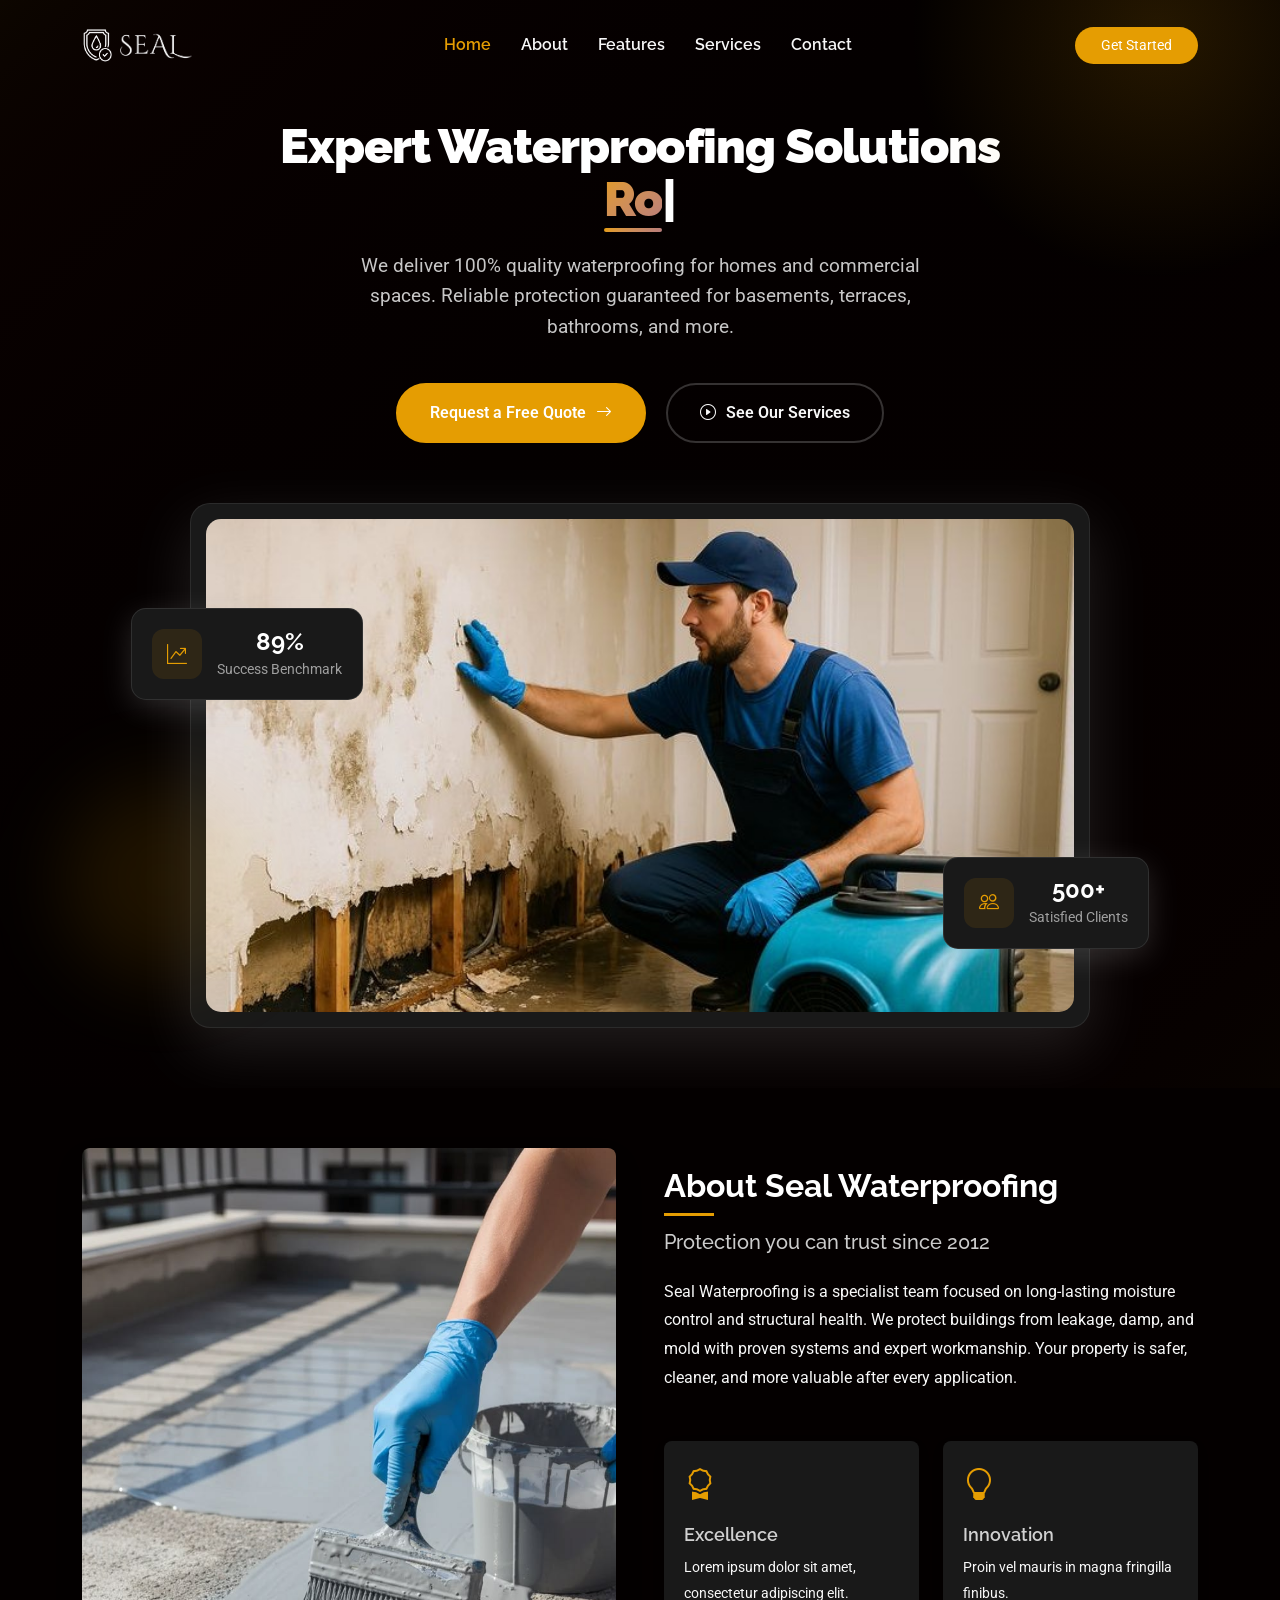
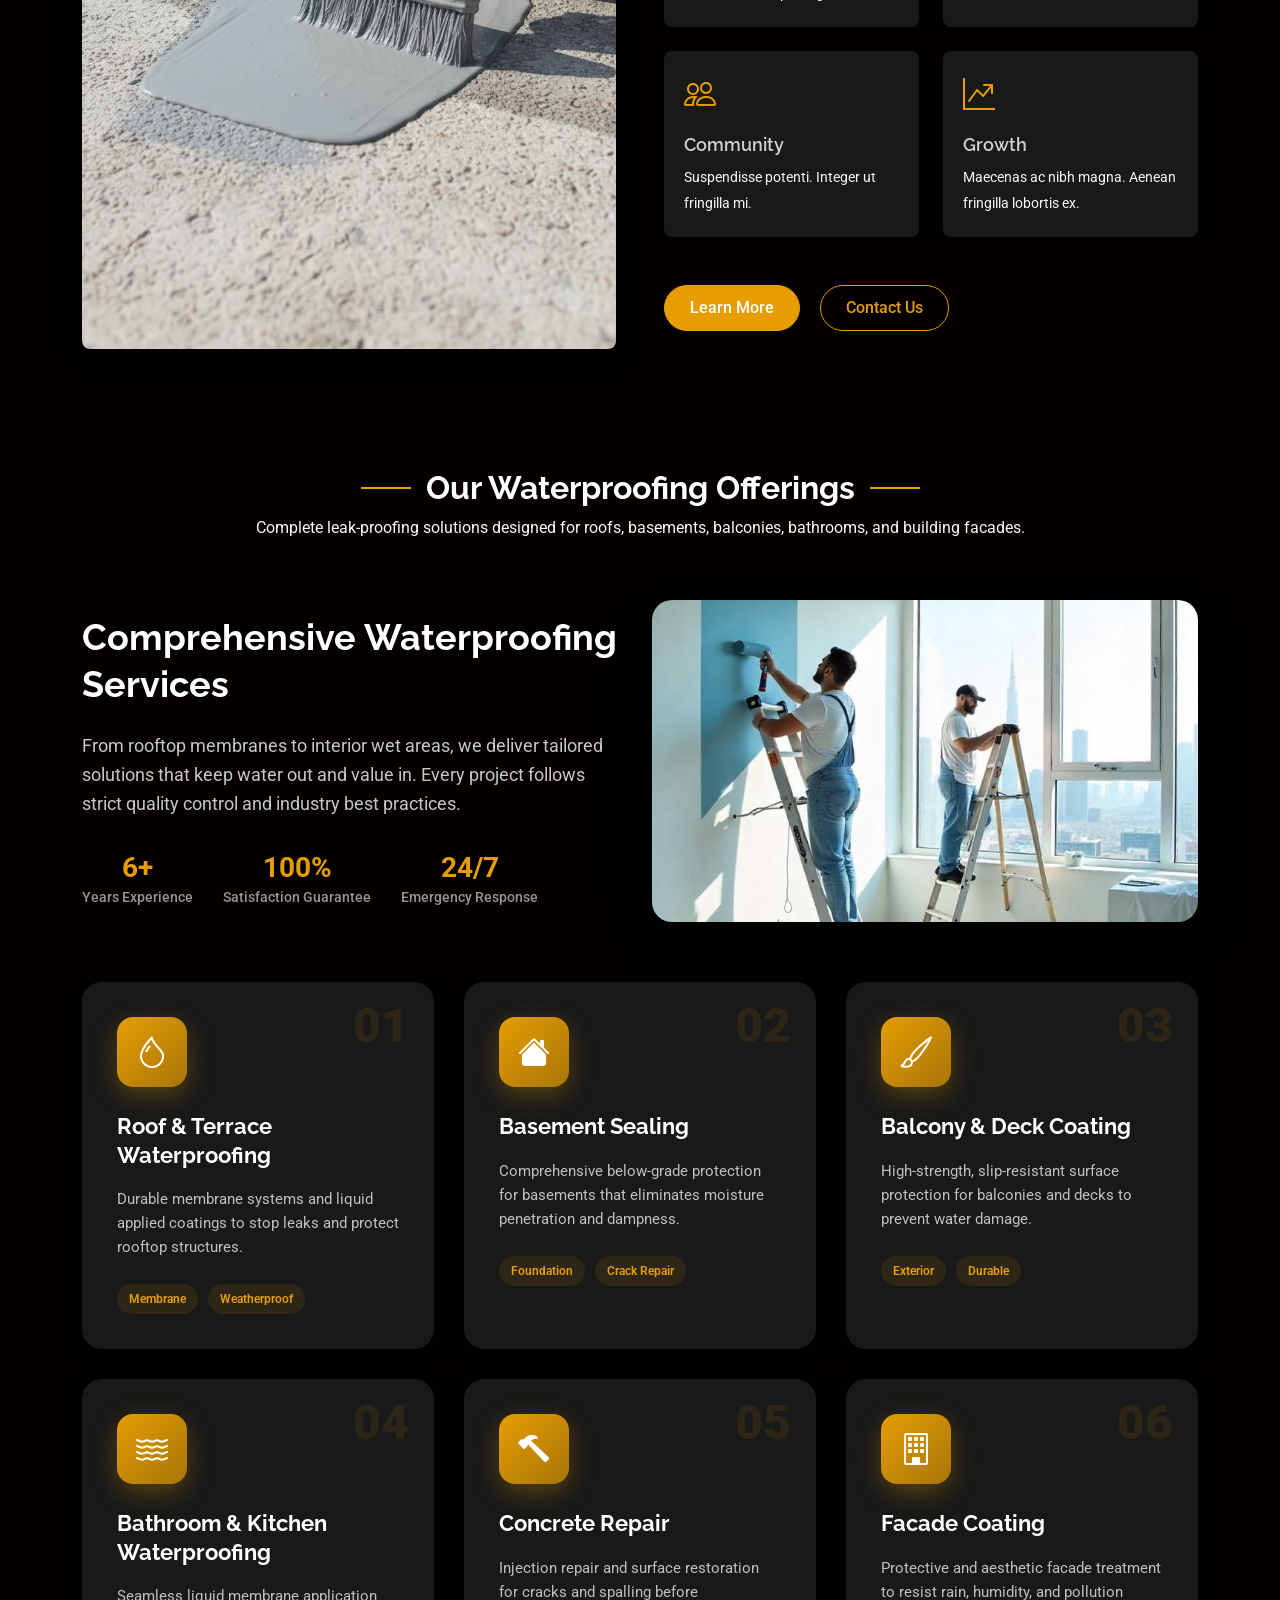
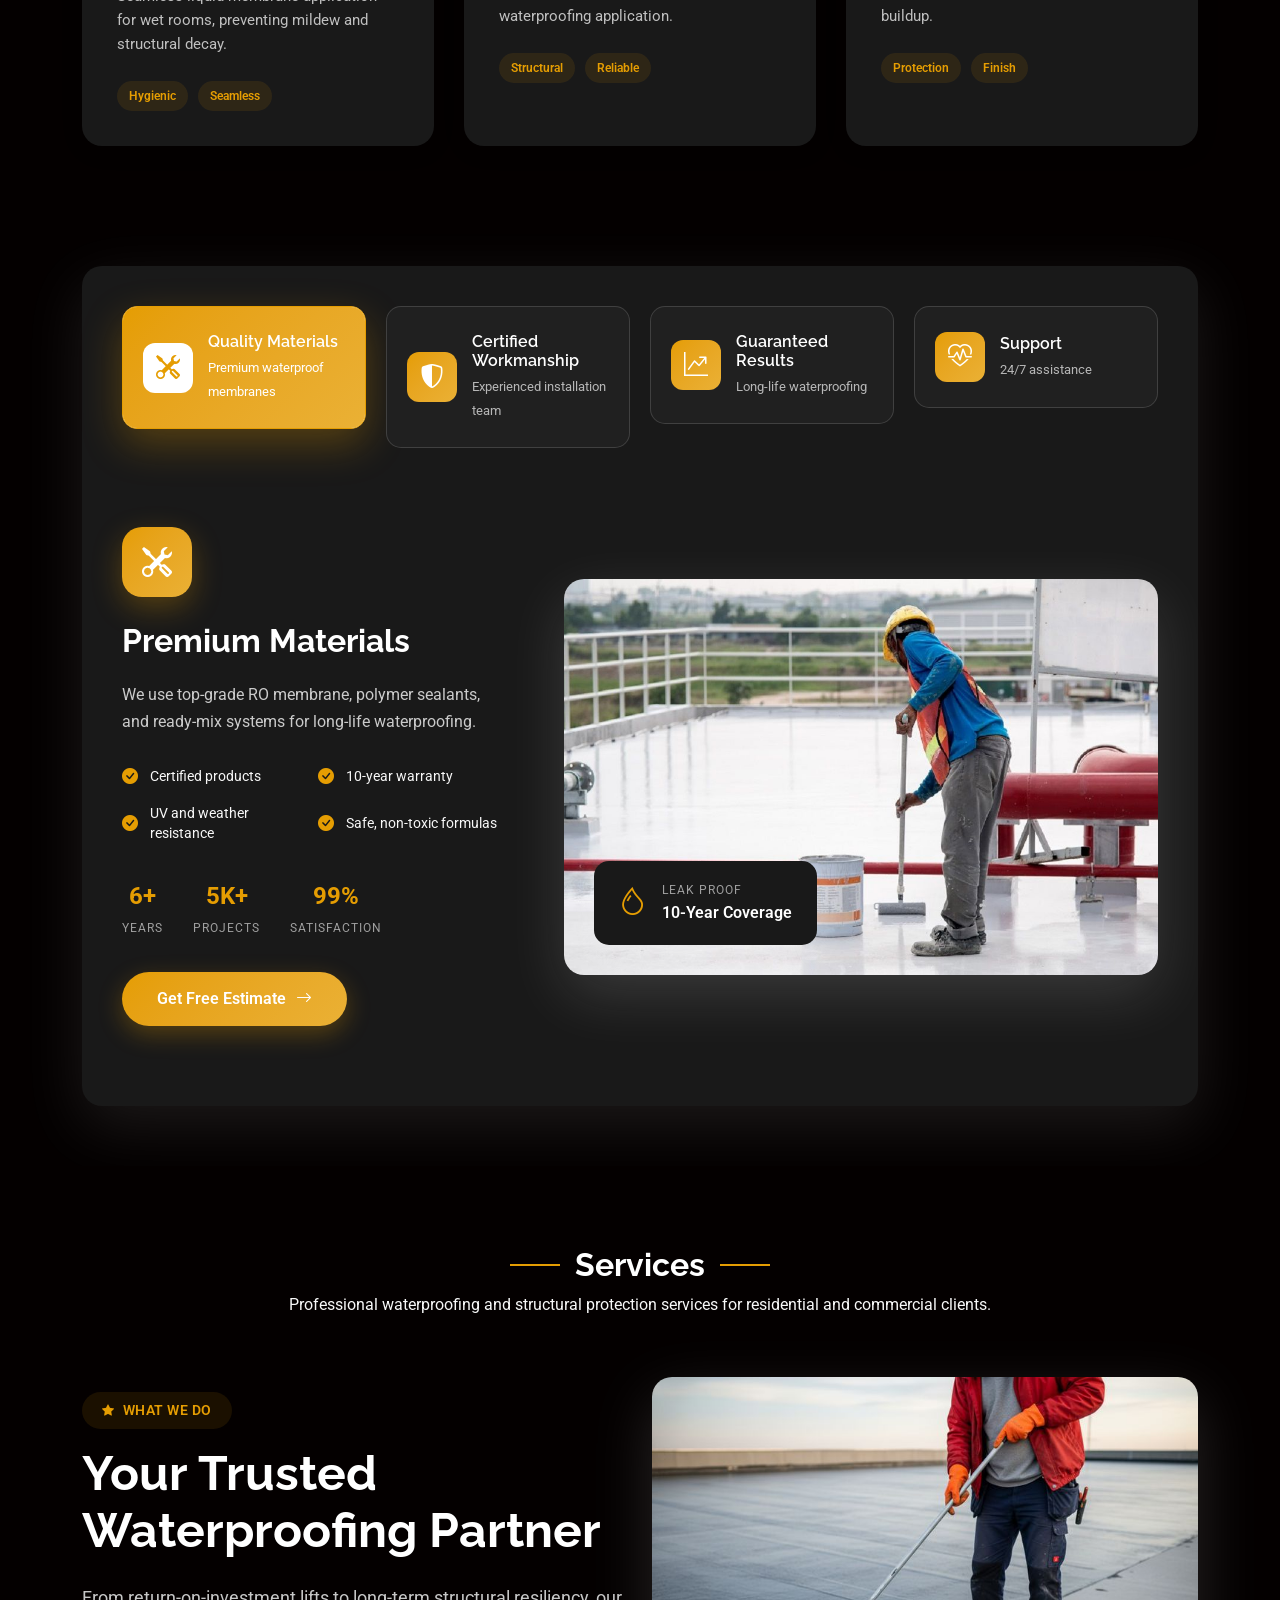
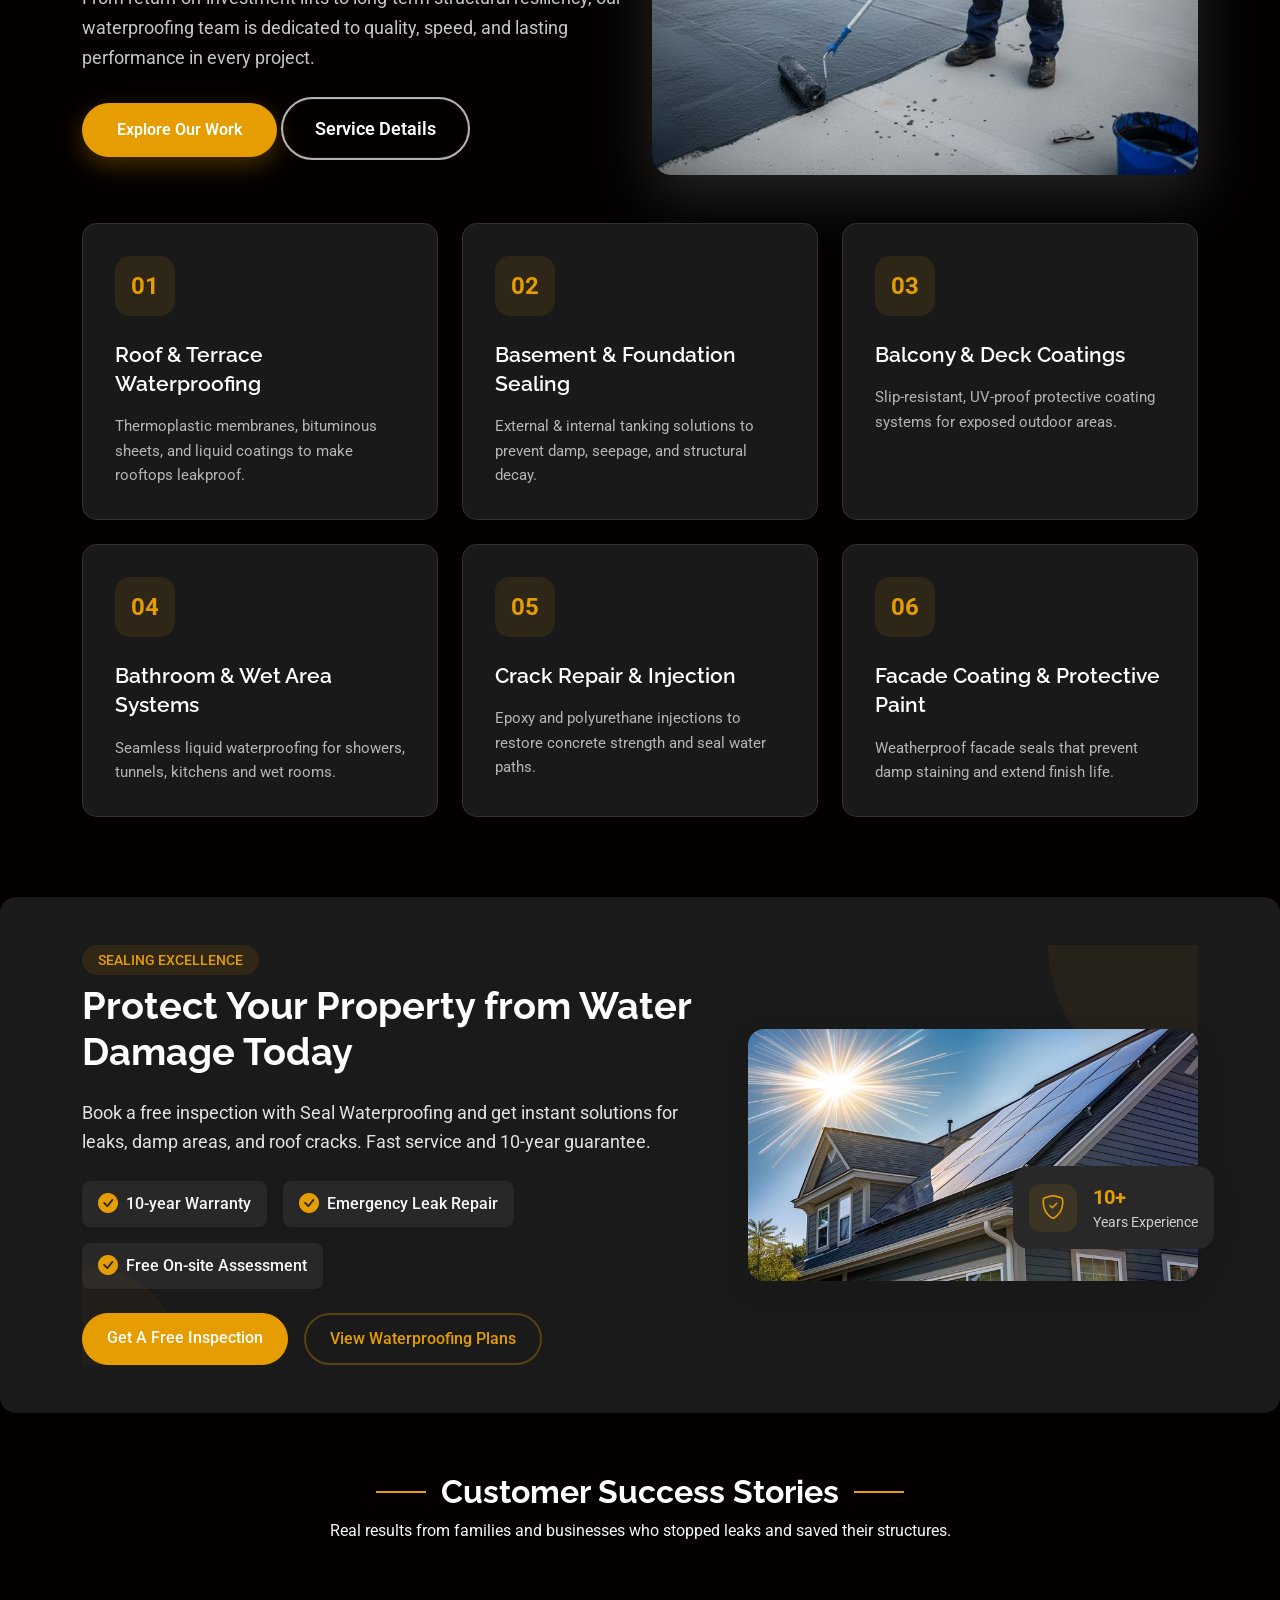
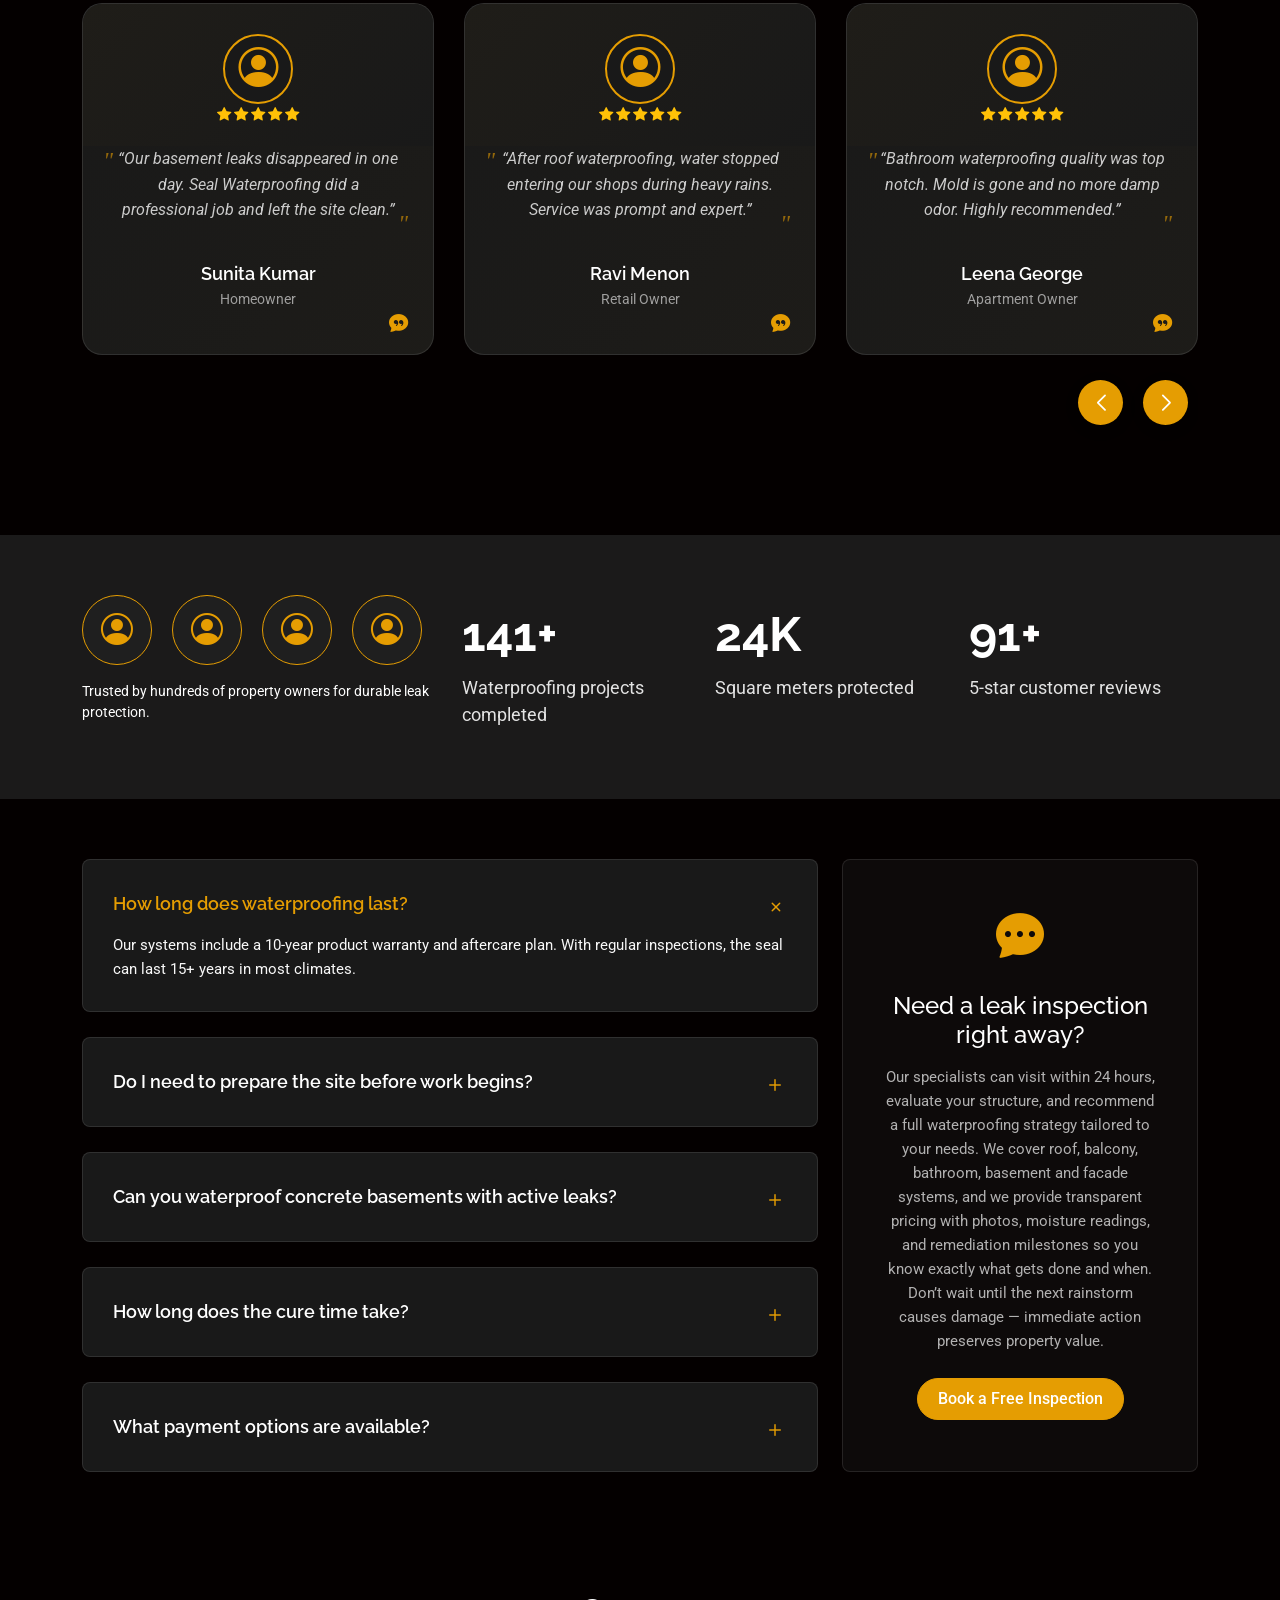
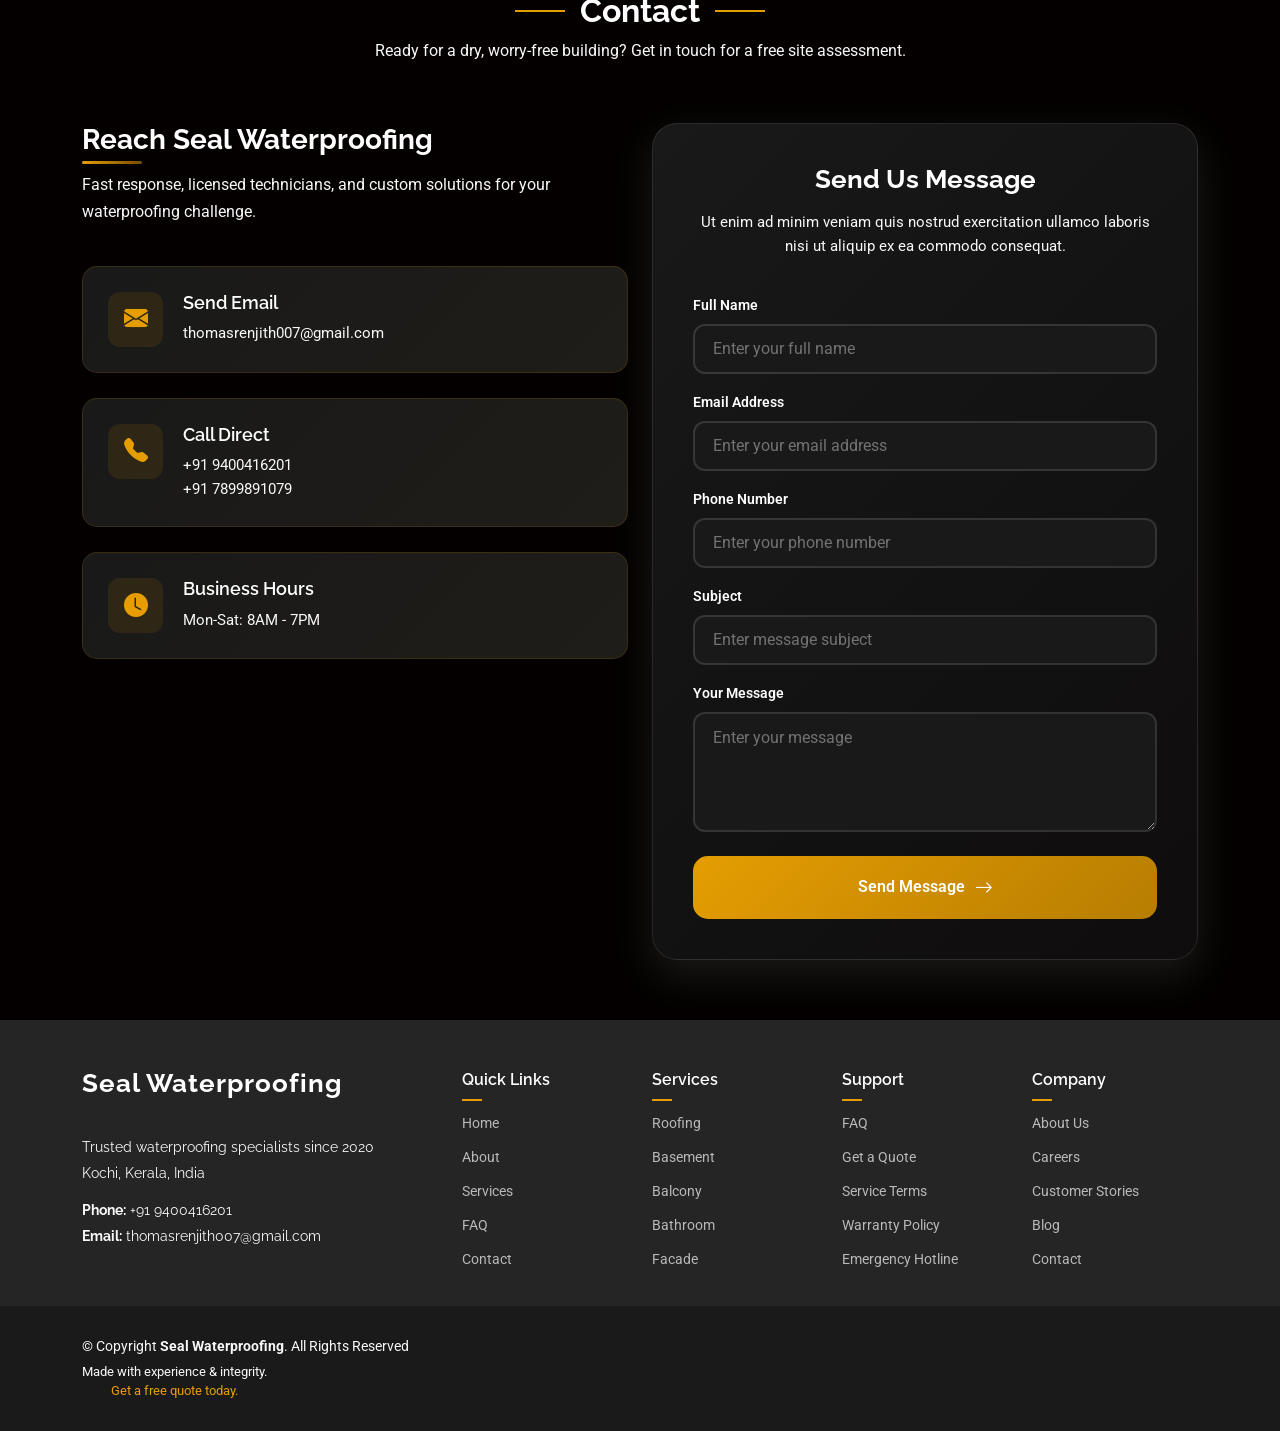
==== index.html @ 4054cf99 "first committ" ====
<!DOCTYPE html>
<html lang="en">

<head>
  <meta charset="utf-8">
  <meta content="width=device-width, initial-scale=1.0" name="viewport">
  <title>SEAL WATERPROOFING SOLUTIONS</title>
  <meta name="description" content="">
  <meta name="keywords" content="">

  <!-- Favicons -->
  <link href="assets/img/favicon.png" rel="icon">
  <link href="assets/img/apple-touch-icon.png" rel="apple-touch-icon">

  <!-- Fonts -->
  <link href="https://fonts.googleapis.com" rel="preconnect">
  <link href="https://fonts.gstatic.com" rel="preconnect" crossorigin>
  <link
    href="https://fonts.googleapis.com/css2?family=Roboto:ital,wght@0,100;0,300;0,400;0,500;0,700;0,900;1,100;1,300;1,400;1,500;1,700;1,900&family=Raleway:ital,wght@0,100;0,200;0,300;0,400;0,500;0,600;0,700;0,800;0,900;1,100;1,200;1,300;1,400;1,500;1,600;1,700;1,800;1,900&display=swap"
    rel="stylesheet">

  <!-- Vendor CSS Files -->
  <link href="assets/vendor/bootstrap/css/bootstrap.min.css" rel="stylesheet">
  <link href="assets/vendor/bootstrap-icons/bootstrap-icons.css" rel="stylesheet">
  <link href="assets/vendor/aos/aos.css" rel="stylesheet">
  <link href="assets/vendor/glightbox/css/glightbox.min.css" rel="stylesheet">
  <link href="assets/vendor/swiper/swiper-bundle.min.css" rel="stylesheet">

  <!-- Main CSS File -->
  <link href="assets/css/main.css" rel="stylesheet">

</head>

<body class="index-page">

  <header id="header" class="header d-flex align-items-center fixed-top">
    <div class="container position-relative d-flex align-items-center justify-content-between">

      <a href="index.html" class="logo d-flex align-items-center me-auto me-xl-0">
        <!-- Uncomment the line below if you also wish to use an image logo -->
        <img src="assets/img/logo1.png" alt="">
        <img src="assets/img/logo2.png" alt="">
      </a>

      <nav id="navmenu" class="navmenu">
        <ul>
          <li><a href="#hero" class="active">Home</a></li>
          <li><a href="#about">About</a></li>
          <li><a href="#features">Features</a></li>
          <li><a href="#services">Services</a></li>

          <li><a href="#contact">Contact</a></li>
        </ul>
        <i class="mobile-nav-toggle d-xl-none bi bi-list"></i>
      </nav>

      <a class="btn-getstarted" href="index.html#about">Get Started</a>

    </div>
  </header>

  <main class="main">

    <!-- Hero Section -->
    <section id="hero" class="hero section">
      <div class="container">
        <div class="hero-wrapper">

          <div class="hero-main-content text-center">
            <h1 class="hero-title" data-aos="zoom-in" data-aos-delay="200">
              Expert Waterproofing Solutions<br>
              <span class="typed" data-typed-items="Roofing,Basement,Balconies,Facade"></span>
            </h1>

            <p class="hero-description" data-aos="fade-up" data-aos-delay="300">
              We deliver 100% quality waterproofing for homes and commercial spaces. Reliable protection guaranteed
              for basements, terraces, bathrooms, and more.
            </p>

            <div class="hero-actions" data-aos="fade-up" data-aos-delay="400">
              <a href="#contact" class="action-btn primary">
                <span>Request a Free Quote</span>
                <i class="bi bi-arrow-right"></i>
              </a>
              <a href="#services" class="action-btn secondary">
                <i class="bi bi-play-circle"></i>
                <span>See Our Services</span>
              </a>
            </div>

            <div class="hero-image-showcase" data-aos="fade-up" data-aos-delay="500">
              <div class="image-wrapper">
                <img src="assets/img/2.jpg" class="img-fluid" alt="Strategic Overview">
                <div class="floating-card card-1" data-aos="fade-right" data-aos-delay="600">
                  <div class="card-content">
                    <div class="card-icon">
                      <i class="bi bi-graph-up-arrow"></i>
                    </div>
                    <div class="card-info">
                      <h4><span data-purecounter-start="0" data-purecounter-end="89" class="purecounter"></span>%</h4>
                      <p>Success Benchmark</p>
                    </div>
                  </div>
                </div>
                <div class="floating-card card-2" data-aos="fade-left" data-aos-delay="700">
                  <div class="card-content">
                    <div class="card-icon">
                      <i class="bi bi-people"></i>
                    </div>
                    <div class="card-info">
                      <h4><span data-purecounter-start="0" data-purecounter-end="500" class="purecounter"></span>+</h4>
                      <p>Satisfied Clients</p>
                    </div>
                  </div>
                </div>
              </div>
            </div>

          </div>

        </div>
      </div>
    </section><!-- /Hero Section -->

    <!-- About Section -->
    <section id="about" class="about section">

      <div class="container" data-aos="fade-up" data-aos-delay="100">

        <div class="row align-items-center justify-content-between g-lg-5">
          <div class="col-lg-6" data-aos="fade-right" data-aos-delay="200">
            <div class="image-wrapper">
              <img src="assets/img/8.jpg" class="img-fluid rounded" alt="About Us Image">
            </div>
          </div>

          <div class="col-lg-6" data-aos="fade-left" data-aos-delay="300">
            <div class="content">
              <h2 class="mb-4">About Seal Waterproofing</h2>
              <h5 class="mb-4">Protection you can trust since 2012</h5>

              <p>Seal Waterproofing is a specialist team focused on long-lasting moisture control and structural health.
                We protect buildings from leakage, damp, and mold with proven systems and expert workmanship.
                Your property is safer, cleaner, and more valuable after every application.</p>

              <div class="features-list mt-5" data-aos="fade-up" data-aos-delay="400">
                <div class="row g-4">
                  <div class="col-md-6">
                    <div class="feature-item">
                      <i class="bi bi-award"></i>
                      <h5>Excellence</h5>
                      <p>Lorem ipsum dolor sit amet, consectetur adipiscing elit.</p>
                    </div>
                  </div>
                  <div class="col-md-6">
                    <div class="feature-item">
                      <i class="bi bi-lightbulb"></i>
                      <h5>Innovation</h5>
                      <p>Proin vel mauris in magna fringilla finibus.</p>
                    </div>
                  </div>
                  <div class="col-md-6">
                    <div class="feature-item">
                      <i class="bi bi-people"></i>
                      <h5>Community</h5>
                      <p>Suspendisse potenti. Integer ut fringilla mi.</p>
                    </div>
                  </div>
                  <div class="col-md-6">
                    <div class="feature-item">
                      <i class="bi bi-graph-up-arrow"></i>
                      <h5>Growth</h5>
                      <p>Maecenas ac nibh magna. Aenean fringilla lobortis ex.</p>
                    </div>
                  </div>
                </div>
              </div>

              <div class="mt-5" data-aos="fade-up" data-aos-delay="600">
                <a href="#" class="btn btn-primary me-3">Learn More</a>
                <a href="#contact" class="btn btn-outline-primary">Contact Us</a>
              </div>
            </div>
          </div>
        </div>

      </div>

    </section><!-- /About Section -->

    <!-- Features Section -->
    <section id="features" class="features section">

      <!-- Section Title -->
      <div class="container section-title" data-aos="fade-up">
        <h2>Our Waterproofing Offerings</h2>
        <p>Complete leak-proofing solutions designed for roofs, basements, balconies, bathrooms, and building facades.
        </p>
      </div><!-- End Section Title -->

      <div class="container" data-aos="fade-up" data-aos-delay="100">

        <div class="row align-items-center mb-5">
          <div class="col-lg-6" data-aos="fade-right" data-aos-delay="150">
            <div class="intro-content">
              <h2>Comprehensive Waterproofing Services</h2>
              <p>From rooftop membranes to interior wet areas, we deliver tailored solutions that keep water out and
                value
                in. Every project follows strict quality control and industry best practices.</p>
              <div class="feature-stats">
                <div class="stat-item">
                  <span class="stat-number">6+</span>
                  <span class="stat-label">Years Experience</span>
                </div>
                <div class="stat-item">
                  <span class="stat-number">100%</span>
                  <span class="stat-label">Satisfaction Guarantee</span>
                </div>
                <div class="stat-item">
                  <span class="stat-number">24/7</span>
                  <span class="stat-label">Emergency Response</span>
                </div>
              </div>
            </div>
          </div>
          <div class="col-lg-6" data-aos="fade-left" data-aos-delay="200">
            <div class="intro-image">
              <img src="assets/img/6.jpg" alt="Features" class="img-fluid">
            </div>
          </div>
        </div>

        <div class="features-grid">
          <div class="feature-item" data-aos="flip-up" data-aos-delay="250">
            <div class="feature-number">01</div>
            <div class="feature-content">
              <div class="feature-icon">
                <i class="bi bi-droplet"></i>
              </div>
              <h4>Roof & Terrace Waterproofing</h4>
              <p>Durable membrane systems and liquid applied coatings to stop leaks and protect rooftop structures.
              </p>
              <div class="feature-tags">
                <span class="tag">Membrane</span>
                <span class="tag">Weatherproof</span>
              </div>
            </div>
          </div>

          <div class="feature-item" data-aos="flip-up" data-aos-delay="300">
            <div class="feature-number">02</div>
            <div class="feature-content">
              <div class="feature-icon">
                <i class="bi bi-house-fill"></i>
              </div>
              <h4>Basement Sealing</h4>
              <p>Comprehensive below-grade protection for basements that eliminates moisture penetration and dampness.
              </p>
              <div class="feature-tags">
                <span class="tag">Foundation</span>
                <span class="tag">Crack Repair</span>
              </div>
            </div>
          </div>

          <div class="feature-item" data-aos="flip-up" data-aos-delay="350">
            <div class="feature-number">03</div>
            <div class="feature-content">
              <div class="feature-icon">
                <i class="bi bi-brush"></i>
              </div>
              <h4>Balcony & Deck Coating</h4>
              <p>High-strength, slip-resistant surface protection for balconies and decks to prevent water damage.
              </p>
              <div class="feature-tags">
                <span class="tag">Exterior</span>
                <span class="tag">Durable</span>
              </div>
            </div>
          </div>

          <div class="feature-item" data-aos="flip-up" data-aos-delay="400">
            <div class="feature-number">04</div>
            <div class="feature-content">
              <div class="feature-icon">
                <i class="bi bi-water"></i>
              </div>
              <h4>Bathroom & Kitchen Waterproofing</h4>
              <p>Seamless liquid membrane application for wet rooms, preventing mildew and structural decay.
              </p>
              <div class="feature-tags">
                <span class="tag">Hygienic</span>
                <span class="tag">Seamless</span>
              </div>
            </div>
          </div>

          <div class="feature-item" data-aos="flip-up" data-aos-delay="450">
            <div class="feature-number">05</div>
            <div class="feature-content">
              <div class="feature-icon">
                <i class="bi bi-hammer"></i>
              </div>
              <h4>Concrete Repair</h4>
              <p>Injection repair and surface restoration for cracks and spalling before waterproofing application.
              </p>
              <div class="feature-tags">
                <span class="tag">Structural</span>
                <span class="tag">Reliable</span>
              </div>
            </div>
          </div>

          <div class="feature-item" data-aos="flip-up" data-aos-delay="500">
            <div class="feature-number">06</div>
            <div class="feature-content">
              <div class="feature-icon">
                <i class="bi bi-building"></i>
              </div>
              <h4>Facade Coating</h4>
              <p>Protective and aesthetic facade treatment to resist rain, humidity, and pollution buildup.
              </p>
              <div class="feature-tags">
                <span class="tag">Protection</span>
                <span class="tag">Finish</span>
              </div>
            </div>
          </div>
        </div>

      </div>

    </section><!-- /Features Section -->

    <!-- Features Tabs Section -->
    <section id="features-tabs" class="features-tabs section">

      <div class="container" data-aos="fade-up" data-aos-delay="100">

        <div class="tabs-wrapper">
          <ul class="nav nav-tabs" data-aos="fade-up" data-aos-delay="100">

            <li class="nav-item">
              <a class="nav-link active show" data-bs-toggle="tab" data-bs-target="#features-tabs-tab-1">
                <div class="tab-icon">
                  <i class="bi bi-tools"></i>
                </div>
                <div class="tab-content">
                  <h5>Quality Materials</h5>
                  <span>Premium waterproof membranes</span>
                </div>
              </a>
            </li><!-- End tab nav item -->

            <li class="nav-item">
              <a class="nav-link" data-bs-toggle="tab" data-bs-target="#features-tabs-tab-2">
                <div class="tab-icon">
                  <i class="bi bi-shield-shaded"></i>
                </div>
                <div class="tab-content">
                  <h5>Certified Workmanship</h5>
                  <span>Experienced installation team</span>
                </div>
              </a>
            </li><!-- End tab nav item -->

            <li class="nav-item">
              <a class="nav-link" data-bs-toggle="tab" data-bs-target="#features-tabs-tab-3">
                <div class="tab-icon">
                  <i class="bi bi-graph-up-arrow"></i>
                </div>
                <div class="tab-content">
                  <h5>Guaranteed Results</h5>
                  <span>Long-life waterproofing</span>
                </div>
              </a>
            </li><!-- End tab nav item -->

            <li class="nav-item">
              <a class="nav-link" data-bs-toggle="tab" data-bs-target="#features-tabs-tab-4">
                <div class="tab-icon">
                  <i class="bi bi-heart-pulse"></i>
                </div>
                <div class="tab-content">
                  <h5>Support</h5>
                  <span>24/7 assistance</span>
                </div>
              </a>
            </li><!-- End tab nav item -->

          </ul>

          <div class="tab-content" data-aos="fade-up" data-aos-delay="200">

            <div class="tab-pane fade active show" id="features-tabs-tab-1">
              <div class="row align-items-center">

                <div class="col-lg-5">
                  <div class="content-wrapper">
                    <div class="icon-badge">
                      <i class="bi bi-tools"></i>
                    </div>
                    <h3>Premium Materials</h3>
                    <p>We use top-grade RO membrane, polymer sealants, and ready-mix systems for long-life
                      waterproofing.</p>

                    <div class="feature-grid">
                      <div class="feature-item">
                        <i class="bi bi-check-circle-fill"></i>
                        <span>Certified products</span>
                      </div>
                      <div class="feature-item">
                        <i class="bi bi-check-circle-fill"></i>
                        <span>10-year warranty</span>
                      </div>
                      <div class="feature-item">
                        <i class="bi bi-check-circle-fill"></i>
                        <span>UV and weather resistance</span>
                      </div>
                      <div class="feature-item">
                        <i class="bi bi-check-circle-fill"></i>
                        <span>Safe, non-toxic formulas</span>
                      </div>
                    </div>

                    <div class="stats-row">
                      <div class="stat-item">
                        <div class="stat-number">6+</div>
                        <div class="stat-label">Years</div>
                      </div>
                      <div class="stat-item">
                        <div class="stat-number">5K+</div>
                        <div class="stat-label">Projects</div>
                      </div>
                      <div class="stat-item">
                        <div class="stat-number">99%</div>
                        <div class="stat-label">Satisfaction</div>
                      </div>
                    </div>

                    <a href="#contact" class="btn-primary">Get Free Estimate <i class="bi bi-arrow-right"></i></a>
                  </div>
                </div>

                <div class="col-lg-7">
                  <div class="visual-content">
                    <div class="main-image">
                      <img src="assets/img/9.jpg" alt="" class="img-fluid">
                      <div class="floating-card">
                        <i class="bi bi-droplet"></i>
                        <div class="card-content">
                          <span>Leak Proof</span>
                          <strong>10-Year Coverage</strong>
                        </div>
                      </div>
                    </div>
                  </div>
                </div>

              </div>
            </div><!-- End tab content item -->

            <div class="tab-pane fade" id="features-tabs-tab-2">
              <div class="row align-items-center">

                <div class="col-lg-5">
                  <div class="content-wrapper">
                    <div class="icon-badge">
                      <i class="bi bi-shield-shaded"></i>
                    </div>
                    <h3>Certified Workmanship</h3>
                    <p>Our team is trained and certified for all major waterproofing brands and methods for safe,
                      durable application.</p>

                    <div class="feature-grid">
                      <div class="feature-item">
                        <i class="bi bi-check-circle-fill"></i>
                        <span>Trained technicians</span>
                      </div>
                      <div class="feature-item">
                        <i class="bi bi-check-circle-fill"></i>
                        <span>Site-verified process</span>
                      </div>
                      <div class="feature-item">
                        <i class="bi bi-check-circle-fill"></i>
                        <span>Quality inspections</span>
                      </div>
                      <div class="feature-item">
                        <i class="bi bi-check-circle-fill"></i>
                        <span>Warranty documentation</span>
                      </div>
                    </div>

                    <div class="stats-row">
                      <div class="stat-item">
                        <div class="stat-number">100%</div>
                        <div class="stat-label">Approval</div>
                      </div>
                      <div class="stat-item">
                        <div class="stat-number">ISO</div>
                        <div class="stat-label">Certified</div>
                      </div>
                      <div class="stat-item">
                        <div class="stat-number">A+ </div>
                        <div class="stat-label">Safety</div>
                      </div>
                    </div>

                    <a href="#contact" class="btn-primary">Book Site Survey <i class="bi bi-arrow-right"></i></a>
                  </div>
                </div>

                <div class="col-lg-7">
                  <div class="visual-content">
                    <div class="main-image">
                      <img src="assets/img/features/features-2.webp" alt="" class="img-fluid">
                      <div class="floating-card">
                        <i class="bi bi-check-circle"></i>
                        <div class="card-content">
                          <span>Quality</span>
                          <strong>Assured</strong>
                        </div>
                      </div>
                    </div>
                  </div>
                </div>

              </div>
            </div><!-- End tab content item -->

            <div class="tab-pane fade" id="features-tabs-tab-3">
              <div class="row align-items-center">

                <div class="col-lg-5">
                  <div class="content-wrapper">
                    <div class="icon-badge">
                      <i class="bi bi-graph-up-arrow"></i>
                    </div>
                    <h3>Swift Execution</h3>
                    <p>Fast turnaround with minimal disruption using mobile crews, current schedules, and proven
                      implementations.</p>

                    <div class="feature-grid">
                      <div class="feature-item">
                        <i class="bi bi-check-circle-fill"></i>
                        <span>Rapid preparation</span>
                      </div>
                      <div class="feature-item">
                        <i class="bi bi-check-circle-fill"></i>
                        <span>24-72h cure times</span>
                      </div>
                      <div class="feature-item">
                        <i class="bi bi-check-circle-fill"></i>
                        <span>Minimal downtime</span>
                      </div>
                      <div class="feature-item">
                        <i class="bi bi-check-circle-fill"></i>
                        <span>On-time delivery</span>
                      </div>
                    </div>

                    <div class="stats-row">
                      <div class="stat-item">
                        <div class="stat-number">100%</div>
                        <div class="stat-label">On schedule</div>
                      </div>
                      <div class="stat-item">
                        <div class="stat-number">99%</div>
                        <div class="stat-label">Completion</div>
                      </div>
                      <div class="stat-item">
                        <div class="stat-number">96%</div>
                        <div class="stat-label">Referral</div>
                      </div>
                    </div>

                    <a href="#contact" class="btn-primary">Schedule Work <i class="bi bi-arrow-right"></i></a>
                  </div>
                </div>

                <div class="col-lg-7">
                  <div class="visual-content">
                    <div class="main-image">
                      <img src="assets/img/features/features-6.webp" alt="" class="img-fluid">
                      <div class="floating-card">
                        <i class="bi bi-clock-history"></i>
                        <div class="card-content">
                          <span>Fast</span>
                          <strong>Efficient</strong>
                        </div>
                      </div>
                    </div>
                  </div>
                </div>

              </div>
            </div><!-- End tab content item -->

            <div class="tab-pane fade" id="features-tabs-tab-4">
              <div class="row align-items-center">

                <div class="col-lg-5">
                  <div class="content-wrapper">
                    <div class="icon-badge">
                      <i class="bi bi-heart-pulse"></i>
                    </div>
                    <h3>Dedicated Support</h3>
                    <p>Customer support, maintenance visits, and emergency leak response around the clock for total
                      peace of mind.</p>

                    <div class="feature-grid">
                      <div class="feature-item">
                        <i class="bi bi-check-circle-fill"></i>
                        <span>24/7 hotline</span>
                      </div>
                      <div class="feature-item">
                        <i class="bi bi-check-circle-fill"></i>
                        <span>Annual inspections</span>
                      </div>
                      <div class="feature-item">
                        <i class="bi bi-check-circle-fill"></i>
                        <span>Repair support</span>
                      </div>
                      <div class="feature-item">
                        <i class="bi bi-check-circle-fill"></i>
                        <span>Client guidance</span>
                      </div>
                    </div>

                    <div class="stats-row">
                      <div class="stat-item">
                        <div class="stat-number">24/7</div>
                        <div class="stat-label">Support</div>
                      </div>
                      <div class="stat-item">
                        <div class="stat-number">2h</div>
                        <div class="stat-label">Response</div>
                      </div>
                      <div class="stat-item">
                        <div class="stat-number">100%</div>
                        <div class="stat-label">Assistance</div>
                      </div>
                    </div>

                    <a href="#contact" class="btn-primary">Request Service <i class="bi bi-arrow-right"></i></a>
                  </div>
                </div>

                <div class="col-lg-7">
                  <div class="visual-content">
                    <div class="main-image">
                      <img src="assets/img/features/features-1.webp" alt="" class="img-fluid">
                      <div class="floating-card">
                        <i class="bi bi-headset"></i>
                        <div class="card-content">
                          <span>Support</span>
                          <strong>Always Here</strong>
                        </div>
                      </div>
                    </div>
                  </div>
                </div>

              </div>
            </div><!-- End tab content item -->

          </div>
        </div>

      </div>

    </section><!-- /Features Tabs Section -->

    <!-- Services Section -->
    <section id="services" class="services section">

      <!-- Section Title -->
      <div class="container section-title" data-aos="fade-up">
        <h2>Services</h2>
        <p>Professional waterproofing and structural protection services for residential and commercial clients.</p>
      </div><!-- End Section Title -->

      <div class="container" data-aos="fade-up" data-aos-delay="100">

        <div class="row align-items-center">
          <div class="col-lg-6">
            <div class="intro-content" data-aos="fade-right" data-aos-delay="100">
              <div class="section-badge mb-3" data-aos="zoom-in" data-aos-delay="50">
                <i class="bi bi-star-fill"></i>
                <span>WHAT WE DO</span>
              </div>
              <h2 class="section-heading mb-4">Your Trusted Waterproofing Partner</h2>
              <p class="section-description mb-4">From return-on-investment lifts to long-term structural resiliency,
                our waterproofing team is dedicated to quality, speed, and lasting performance in every project.</p>
              <a href="#" class="cta-button" data-aos="fade-right" data-aos-delay="200">
                Explore Our Work
              </a>

              <a href="service-details.html" class="cta-secondary"
                style="display: inline-flex; align-items: center; gap: 14px; padding: 16px 32px; border: 2px solid rgba(255,255,255,0.7); border-radius: 999px; color: white; text-decoration: none; font-size: 18px; font-weight: 600; background: transparent; box-shadow: 0 0 0 1px rgba(255,255,255,0.08) inset;"
                target="_blank" rel="noopener noreferrer">
                <span style="color: white;">Service Details</span>
              </a>
            </div>
          </div>
          <div class="col-lg-6">
            <div class="hero-visual" data-aos="fade-left" data-aos-delay="150">
              <img src="assets/img/10.jpg" alt="Services" class="img-fluid">
            </div>
          </div>
        </div>

        <div class="services-grid mt-5">
          <div class="row g-4">
            <div class="col-lg-4 col-md-6" data-aos="fade-up" data-aos-delay="100">
              <div class="service-card">
                <div class="card-number">
                  <span>01</span>
                </div>
                <div class="card-content">
                  <h5 class="service-title">
                    <a href="#">Roof & Terrace Waterproofing</a>
                  </h5>
                  <p class="service-description">Thermoplastic membranes, bituminous sheets, and liquid coatings to make
                    rooftops leakproof.</p>
                </div>
              </div>
            </div><!-- End Service Card -->

            <div class="col-lg-4 col-md-6" data-aos="fade-up" data-aos-delay="200">
              <div class="service-card">
                <div class="card-number">
                  <span>02</span>
                </div>
                <div class="card-content">
                  <h5 class="service-title">
                    <a href="#">Basement & Foundation Sealing</a>
                  </h5>
                  <p class="service-description">External & internal tanking solutions to prevent damp, seepage, and
                    structural decay.</p>
                </div>
              </div>
            </div><!-- End Service Card -->

            <div class="col-lg-4 col-md-6" data-aos="fade-up" data-aos-delay="300">
              <div class="service-card">
                <div class="card-number">
                  <span>03</span>
                </div>
                <div class="card-content">
                  <h5 class="service-title">
                    <a href="#">Balcony & Deck Coatings</a>
                  </h5>
                  <p class="service-description">Slip-resistant, UV-proof protective coating systems for exposed outdoor
                    areas.</p>
                </div>
              </div>
            </div><!-- End Service Card -->

            <div class="col-lg-4 col-md-6" data-aos="fade-up" data-aos-delay="100">
              <div class="service-card">
                <div class="card-number">
                  <span>04</span>
                </div>
                <div class="card-content">
                  <h5 class="service-title">
                    <a href="#">Bathroom & Wet Area Systems</a>
                  </h5>
                  <p class="service-description">Seamless liquid waterproofing for showers, tunnels, kitchens and wet
                    rooms.</p>
                </div>
              </div>
            </div><!-- End Service Card -->

            <div class="col-lg-4 col-md-6" data-aos="fade-up" data-aos-delay="200">
              <div class="service-card">
                <div class="card-number">
                  <span>05</span>
                </div>
                <div class="card-content">
                  <h5 class="service-title">
                    <a href="#">Crack Repair & Injection</a>
                  </h5>
                  <p class="service-description">Epoxy and polyurethane injections to restore concrete strength and seal
                    water paths.</p>
                </div>
              </div>
            </div><!-- End Service Card -->

            <div class="col-lg-4 col-md-6" data-aos="fade-up" data-aos-delay="300">
              <div class="service-card">
                <div class="card-number">
                  <span>06</span>
                </div>
                <div class="card-content">
                  <h5 class="service-title">
                    <a href="#">Facade Coating & Protective Paint</a>
                  </h5>
                  <p class="service-description">Weatherproof facade seals that prevent damp staining and extend finish
                    life.</p>
                </div>
              </div>
            </div><!-- End Service Card -->

            <!-- End Service Card -->

          </div>
        </div>

      </div>

    </section><!-- /Services Section -->

    <!-- Call To Action Section -->
    <section id="call-to-action" class="call-to-action section light-background">

      <div class="container" data-aos="fade-up" data-aos-delay="100">

        <div class="advertise-1 d-flex flex-column flex-lg-row gap-4 align-items-center position-relative">

          <div class="content-left flex-grow-1" data-aos="fade-right" data-aos-delay="200">
            <span class="badge text-uppercase mb-2">Sealing Excellence</span>
            <h2>Protect Your Property from Water Damage Today</h2>
            <p class="my-4">Book a free inspection with Seal Waterproofing and get instant solutions for leaks, damp
              areas, and roof cracks. Fast service and 10-year guarantee.</p>

            <div class="features d-flex flex-wrap gap-3 mb-4">
              <div class="feature-item">
                <i class="bi bi-check-circle-fill"></i>
                <span>10-year Warranty</span>
              </div>
              <div class="feature-item">
                <i class="bi bi-check-circle-fill"></i>
                <span>Emergency Leak Repair</span>
              </div>
              <div class="feature-item">
                <i class="bi bi-check-circle-fill"></i>
                <span>Free On-site Assessment</span>
              </div>
            </div>

            <div class="cta-buttons d-flex flex-wrap gap-3">
              <a href="#contact" class="btn btn-primary">Get A Free Inspection</a>
              <a href="#services" class="btn btn-outline">View Waterproofing Plans</a>
            </div>
          </div>

          <div class="content-right position-relative" data-aos="fade-left" data-aos-delay="300">
            <img src="assets/img/11.jpg" alt="Waterproofing Work" class="img-fluid rounded-4">
            <div class="floating-card">
              <div class="card-icon">
                <i class="bi bi-shield-check"></i>
              </div>
              <div class="card-content">
                <span class="stats-number">10+</span>
                <span class="stats-text">Years Experience</span>
              </div>
            </div>
          </div>

          <div class="decoration">
            <div class="circle-1"></div>
            <div class="circle-2"></div>
          </div>

        </div>

      </div>

    </section><!-- /Call To Action Section -->

    <!-- Testimonials Section -->
    <section id="testimonials" class="testimonials section">

      <!-- Section Title -->
      <div class="container section-title" data-aos="fade-up">
        <h2>Customer Success Stories</h2>
        <p>Real results from families and businesses who stopped leaks and saved their structures.</p>
      </div><!-- End Section Title -->

      <div class="container" data-aos="fade-up" data-aos-delay="100">

        <div class="testimonial-slider swiper init-swiper">
          <script type="application/json" class="swiper-config">
            {
              "loop": true,
              "speed": 600,
              "autoplay": {
                "delay": 4500
              },
              "slidesPerView": 1,
              "spaceBetween": 30,
              "navigation": {
                "nextEl": ".swiper-button-next",
                "prevEl": ".swiper-button-prev"
              },
              "breakpoints": {
                "768": {
                  "slidesPerView": 2
                },
                "1200": {
                  "slidesPerView": 3
                }
              }
            }
          </script>

          <div class="swiper-wrapper">

            <!-- Testimonial Slide 1 -->
            <div class="swiper-slide">
              <div class="testimonial-item" data-aos="zoom-in" data-aos-delay="200">
                <div class="testimonial-header">
                  <div class="testimonial-avatar"><i class="bi bi-person-circle"></i></div>
                  <div class="rating">
                    <i class="bi bi-star-fill"></i>
                    <i class="bi bi-star-fill"></i>
                    <i class="bi bi-star-fill"></i>
                    <i class="bi bi-star-fill"></i>
                    <i class="bi bi-star-fill"></i>
                  </div>
                </div>
                <div class="testimonial-body">
                  <p>“Our basement leaks disappeared in one day. Seal Waterproofing did a professional job and left the
                    site clean.”</p>
                </div>
                <div class="testimonial-footer">
                  <h5>Sunita Kumar</h5>
                  <span>Homeowner</span>
                  <div class="quote-icon">
                    <i class="bi bi-chat-quote-fill"></i>
                  </div>
                </div>
              </div>
            </div><!-- End Testimonial Slide -->

            <!-- Testimonial Slide 2 -->
            <div class="swiper-slide">
              <div class="testimonial-item" data-aos="zoom-in" data-aos-delay="300">
                <div class="testimonial-header">
                  <div class="testimonial-avatar"><i class="bi bi-person-circle"></i></div>
                  <div class="rating">
                    <i class="bi bi-star-fill"></i>
                    <i class="bi bi-star-fill"></i>
                    <i class="bi bi-star-fill"></i>
                    <i class="bi bi-star-fill"></i>
                    <i class="bi bi-star-fill"></i>
                  </div>
                </div>
                <div class="testimonial-body">
                  <p>“After roof waterproofing, water stopped entering our shops during heavy rains. Service was prompt
                    and expert.”</p>
                </div>
                <div class="testimonial-footer">
                  <h5>Ravi Menon</h5>
                  <span>Retail Owner</span>
                  <div class="quote-icon">
                    <i class="bi bi-chat-quote-fill"></i>
                  </div>
                </div>
              </div>
            </div><!-- End Testimonial Slide -->

            <!-- Testimonial Slide 3 -->
            <div class="swiper-slide">
              <div class="testimonial-item" data-aos="zoom-in" data-aos-delay="400">
                <div class="testimonial-header">
                  <div class="testimonial-avatar"><i class="bi bi-person-circle"></i></div>
                  <div class="rating">
                    <i class="bi bi-star-fill"></i>
                    <i class="bi bi-star-fill"></i>
                    <i class="bi bi-star-fill"></i>
                    <i class="bi bi-star-fill"></i>
                    <i class="bi bi-star-fill"></i>
                  </div>
                </div>
                <div class="testimonial-body">
                  <p>“Bathroom waterproofing quality was top notch. Mold is gone and no more damp odor. Highly
                    recommended.”</p>
                </div>
                <div class="testimonial-footer">
                  <h5>Leena George</h5>
                  <span>Apartment Owner</span>
                  <div class="quote-icon">
                    <i class="bi bi-chat-quote-fill"></i>
                  </div>
                </div>
              </div>
            </div><!-- End Testimonial Slide -->

            <!-- Testimonial Slide 4 -->
            <div class="swiper-slide">
              <div class="testimonial-item" data-aos="zoom-in" data-aos-delay="500">
                <div class="testimonial-header">
                  <div class="testimonial-avatar"><i class="bi bi-person-circle"></i></div>
                  <div class="rating">
                    <i class="bi bi-star-fill"></i>
                    <i class="bi bi-star-fill"></i>
                    <i class="bi bi-star-fill"></i>
                    <i class="bi bi-star-fill"></i>
                    <i class="bi bi-star-fill"></i>
                  </div>
                </div>
                <div class="testimonial-body">
                  <p>“Installed facade coating has held up for two years with zero peeling. The team is responsive and
                    reliable.”</p>
                </div>
                <div class="testimonial-footer">
                  <h5>Arun Nair</h5>
                  <span>Building Manager</span>
                  <div class="quote-icon">
                    <i class="bi bi-chat-quote-fill"></i>
                  </div>
                </div>
              </div>
            </div><!-- End Testimonial Slide -->

            <!-- Testimonial Slide 5 -->
            <div class="swiper-slide">
              <div class="testimonial-item" data-aos="zoom-in" data-aos-delay="600">
                <div class="testimonial-header">
                  <div class="testimonial-avatar"><i class="bi bi-person-circle"></i></div>
                  <div class="rating">
                    <i class="bi bi-star-fill"></i>
                    <i class="bi bi-star-fill"></i>
                    <i class="bi bi-star-fill"></i>
                    <i class="bi bi-star-fill"></i>
                    <i class="bi bi-star-fill"></i>
                  </div>
                </div>
                <div class="testimonial-body">
                  <p>“The moisture report and step-by-step repair plan gave me confidence. Work was completed on time
                    and on budget.”</p>
                </div>
                <div class="testimonial-footer">
                  <h5>Sahana Das</h5>
                  <span>Home Renovator</span>
                  <div class="quote-icon">
                    <i class="bi bi-chat-quote-fill"></i>
                  </div>
                </div>
              </div>
            </div><!-- End Testimonial Slide -->

          </div>

          <div class="swiper-navigation">
            <div class="swiper-button-prev"></div>
            <div class="swiper-button-next"></div>
          </div>

        </div>

      </div>

    </section><!-- /Testimonials Section -->

    <!-- Stats Section -->
    <section id="stats" class="stats section light-background">

      <div class="container" data-aos="fade-up" data-aos-delay="100">

        <div class="row align-items-center">
          <div class="col-lg-4" data-aos="fade-up" data-aos-delay="200">
            <div class="avatars d-flex align-items-center gap-2">
              <div class="avatar-icon rounded-circle"><i class="bi bi-person-circle"></i></div>
              <div class="avatar-icon rounded-circle"><i class="bi bi-person-circle"></i></div>
              <div class="avatar-icon rounded-circle"><i class="bi bi-person-circle"></i></div>
              <div class="avatar-icon rounded-circle"><i class="bi bi-person-circle"></i></div>
            </div>
            <p class="small text-white mt-3">Trusted by hundreds of property owners for durable leak protection.</p>
          </div>

          <div class="col-lg-8">
            <div class="row counters">
              <div class="col-md-4" data-aos="fade-up" data-aos-delay="300">
                <h2><span data-purecounter-start="0" data-purecounter-end="185" data-purecounter-duration="1"
                    class="purecounter"></span>+</h2>
                <p>Waterproofing projects completed</p>
              </div>

              <div class="col-md-4" data-aos="fade-up" data-aos-delay="400">
                <h2><span data-purecounter-start="0" data-purecounter-end="32" data-purecounter-duration="1"
                    class="purecounter"></span>K</h2>
                <p>Square meters protected</p>
              </div>

              <div class="col-md-4" data-aos="fade-up" data-aos-delay="500">
                <h2><span data-purecounter-start="0" data-purecounter-end="128" data-purecounter-duration="1"
                    class="purecounter"></span>+</h2>
                <p>5-star customer reviews</p>
              </div>
            </div>
          </div>
        </div>
      </div>

    </section><!-- /Stats Section -->

    <!-- Faq Section -->
    <section id="faq" class="faq section">

      <div class="container" data-aos="fade-up" data-aos-delay="100">

        <div class="row gy-4 justify-content-between">
          <div class="col-lg-8">

            <div class="faq-list">
              <div class="faq-item faq-active" data-aos="fade-up" data-aos-delay="100">
                <h3>How long does waterproofing last?</h3>
                <div class="faq-content">
                  <p>
                    Our systems include a 10-year product warranty and aftercare plan. With regular inspections, the
                    seal can last 15+ years in most climates.
                  </p>
                </div>
                <i class="bi bi-plus faq-toggle"></i>
              </div><!-- End FAQ Item-->

              <div class="faq-item" data-aos="fade-up" data-aos-delay="200">
                <h3>Do I need to prepare the site before work begins?</h3>
                <div class="faq-content">
                  <p>
                    We perform entire pre-construction prep: cleaning, crack stitching, and substrate repairs. Your only
                    task is to clear furniture and valuables from the area to be sealed.
                  </p>
                </div>
                <i class="bi bi-plus faq-toggle"></i>
              </div><!-- End FAQ Item-->

              <div class="faq-item" data-aos="fade-up" data-aos-delay="300">
                <h3>Can you waterproof concrete basements with active leaks?</h3>
                <div class="faq-content">
                  <p>
                    Totally. We use a combination of injection grouting and external tanking to stop active seepage,
                    followed by an internal waterproof membrane for redundant protection.
                  </p>
                </div>
                <i class="bi bi-plus faq-toggle"></i>
              </div><!-- End FAQ Item-->

              <div class="faq-item" data-aos="fade-up" data-aos-delay="400">
                <h3>How long does the cure time take?</h3>
                <div class="faq-content">
                  <p>
                    Typical cure is 24-48 hours for fast-dry polyurethane top coats; 5-7 days for cementitious and
                    crystalline systems before full service exposure. We provide exact timelines in your project quote.
                  </p>
                </div>
                <i class="bi bi-plus faq-toggle"></i>
              </div><!-- End FAQ Item-->

              <div class="faq-item" data-aos="fade-up" data-aos-delay="500">
                <h3>What payment options are available?</h3>
                <div class="faq-content">
                  <p>
                    We accept bank transfers, UPI/QR, and major cards. A 30% booking advance secures materials and
                    scheduling, with the remainder after completion and handover.
                  </p>
                </div>
                <i class="bi bi-plus faq-toggle"></i>
              </div><!-- End FAQ Item-->

            </div>

          </div>

          <div class="col-lg-4" data-aos="fade-up" data-aos-delay="200">
            <div class="faq-card">
              <i class="bi bi-chat-dots-fill"></i>
              <h3>Need a leak inspection right away?</h3>
              <p>Our specialists can visit within 24 hours, evaluate your structure, and recommend a full waterproofing
                strategy tailored to your needs. We cover roof, balcony, bathroom, basement and facade systems, and we
                provide transparent pricing with photos, moisture readings, and remediation milestones so you know
                exactly what gets done and when. Don’t wait until the next rainstorm causes damage — immediate action
                preserves property value.</p>
              <a href="#contact" class="btn btn-primary">Book a Free Inspection</a>
            </div>
          </div>
        </div>

      </div>

    </section><!-- /Faq Section -->

    <!-- Contact Section -->
    <section id="contact" class="contact section">
      <!-- Section Title -->
      <div class="container section-title" data-aos="fade-up">
        <h2>Contact</h2>
        <p>Ready for a dry, worry-free building? Get in touch for a free site assessment.</p>
      </div><!-- End Section Title -->

      <div class="container" data-aos="fade-up" data-aos-delay="100">
        <div class="row">
          <div class="col-lg-6 mb-5" data-aos="fade-right" data-aos-delay="200">
            <div class="contact-info-section h-100">
              <div class="info-header">
                <h3>Reach Seal Waterproofing</h3>
                <p>Fast response, licensed technicians, and custom solutions for your waterproofing challenge.</p>
              </div>

              <div class="contact-info-grid">
                <div class="info-item" data-aos="zoom-in" data-aos-delay="300">
                  <div class="info-icon">
                    <i class="bi bi-envelope-fill"></i>
                  </div>
                  <div class="info-content">
                    <h5>Send Email</h5>
                    <p>thomasrenjith007@gmail.com</p>
                  </div>
                </div>

                <div class="info-item" data-aos="zoom-in" data-aos-delay="350">
                  <div class="info-icon">
                    <i class="bi bi-telephone-fill"></i>
                  </div>
                  <div class="info-content">
                    <h5>Call Direct</h5>
                    <p>+91 9400416201</p>
                    <p>+91 7899891079</p>
                  </div>
                </div>

                <div class="info-item" data-aos="zoom-in" data-aos-delay="400">
                  <div class="info-icon">
                    <i class="bi bi-clock-fill"></i>
                  </div>
                  <div class="info-content">
                    <h5>Business Hours</h5>
                    <p>Mon-Sat: 8AM - 7PM</p>
                  </div>
                </div>
              </div>
            </div>
          </div>

          <div class="col-lg-6" data-aos="fade-left" data-aos-delay="200">
            <div class="contact-form-wrapper h-100">
              <div class="form-header">
                <h3>Send Us Message</h3>
                <p>Ut enim ad minim veniam quis nostrud exercitation ullamco laboris nisi ut aliquip ex ea commodo
                  consequat.</p>
              </div>

              <form action="forms/contact.php" method="post" class="php-email-form">
                <div class="mb-3">
                  <label for="contactName" class="form-label">Full Name</label>
                  <input type="text" name="name" class="form-control" id="contactName"
                    placeholder="Enter your full name" required="">
                </div>

                <div class="mb-3">
                  <label for="contactEmail" class="form-label">Email Address</label>
                  <input type="email" class="form-control" name="email" id="contactEmail"
                    placeholder="Enter your email address" required="">
                </div>

                <div class="mb-3">
                  <label for="contactPhone" class="form-label">Phone Number</label>
                  <input type="tel" class="form-control" name="phone" id="contactPhone"
                    placeholder="Enter your phone number">
                </div>

                <div class="mb-3">
                  <label for="contactSubject" class="form-label">Subject</label>
                  <input type="text" class="form-control" name="subject" id="contactSubject"
                    placeholder="Enter message subject" required="">
                </div>

                <div class="mb-4">
                  <label for="contactMessage" class="form-label">Your Message</label>
                  <textarea class="form-control message-textarea" name="message" id="contactMessage" rows="5"
                    placeholder="Enter your message" required=""></textarea>
                </div>

                <div class="my-3">
                  <div class="loading">Loading</div>
                  <div class="error-message"></div>
                  <div class="sent-message">Your message has been sent. Thank you!</div>
                </div>

                <button type="submit" class="submit-btn">
                  <span>Send Message</span>
                  <i class="bi bi-arrow-right"></i>
                </button>
              </form>
            </div>
          </div>
        </div>
      </div>
    </section><!-- /Contact Section -->

  </main>

  <footer id="footer" class="footer light-background">

    <div class="footer-top">
      <div class="container">
        <div class="row gy-4">
          <div class="col-lg-4 col-md-6 footer-about">
            <a href="index.html" class="logo d-flex align-items-center">
              <span class="sitename">Seal Waterproofing</span>
            </a>
            <div class="footer-contact pt-3">
              <p>Trusted waterproofing specialists since 2020</p>
              <p>Kochi, Kerala, India</p>
              <p class="mt-3"><strong>Phone:</strong> <span>+91 9400416201</span></p>
              <p><strong>Email:</strong> <span>thomasrenjith007@gmail.com</span></p>
            </div>
          </div>

          <div class="col-lg-2 col-md-3 footer-links">
            <h4>Quick Links</h4>
            <ul>
              <li><a href="#hero">Home</a></li>
              <li><a href="#about">About</a></li>
              <li><a href="#services">Services</a></li>
              <li><a href="#faq">FAQ</a></li>
              <li><a href="#contact">Contact</a></li>
            </ul>
          </div>

          <div class="col-lg-2 col-md-3 footer-links">
            <h4>Services</h4>
            <ul>
              <li><a href="#services">Roofing</a></li>
              <li><a href="#services">Basement</a></li>
              <li><a href="#services">Balcony</a></li>
              <li><a href="#services">Bathroom</a></li>
              <li><a href="#services">Facade</a></li>
            </ul>
          </div>

          <div class="col-lg-2 col-md-3 footer-links">
            <h4>Support</h4>
            <ul>
              <li><a href="#faq">FAQ</a></li>
              <li><a href="#contact">Get a Quote</a></li>
              <li><a href="#services">Service Terms</a></li>
              <li><a href="#">Warranty Policy</a></li>
              <li><a href="#">Emergency Hotline</a></li>
            </ul>
          </div>

          <div class="col-lg-2 col-md-3 footer-links">
            <h4>Company</h4>
            <ul>
              <li><a href="#about">About Us</a></li>
              <li><a href="#">Careers</a></li>
              <li><a href="#">Customer Stories</a></li>
              <li><a href="#">Blog</a></li>
              <li><a href="#contact">Contact</a></li>
            </ul>
          </div>

        </div>
      </div>
    </div>

    <div class="copyright text-center">
      <div
        class="container d-flex flex-column flex-lg-row justify-content-center justify-content-lg-between align-items-center">

        <div class="d-flex flex-column align-items-center align-items-lg-start">
          <div>
            © Copyright <strong><span>Seal Waterproofing</span></strong>. All Rights Reserved
          </div>
          <div class="credits">
            <span>Made with experience &amp; integrity.</span>
            <br>
            <a href="#contact">Get a free quote today.</a>
          </div>
        </div>


        <!-- Scroll Top -->
        <a href="#" id="scroll-top" class="scroll-top d-flex align-items-center justify-content-center"><i
            class="bi bi-arrow-up-short"></i></a>

        <!-- Vendor JS Files -->
        <script src="assets/vendor/bootstrap/js/bootstrap.bundle.min.js"></script>
        <script src="assets/vendor/php-email-form/validate.js"></script>
        <script src="assets/vendor/aos/aos.js"></script>
        <script src="assets/vendor/glightbox/js/glightbox.min.js"></script>
        <script src="assets/vendor/purecounter/purecounter_vanilla.js"></script>
        <script src="assets/vendor/typed.js/typed.umd.js"></script>
        <script src="assets/vendor/swiper/swiper-bundle.min.js"></script>

        <!-- Main JS File -->
        <script src="assets/js/main.js"></script>

</body>

</html>
---- assets/css/main.css ----
/**
* Template Name: Instant
* Template URL: https://bootstrapmade.com/newtemplate-bootstrap-website-template/
* Updated: Jul 07 2025 with Bootstrap v5.3.7
* Author: BootstrapMade.com
* License: https://bootstrapmade.com/license/
*/

/*--------------------------------------------------------------
# Font & Color Variables
# Help: https://bootstrapmade.com/color-system/
--------------------------------------------------------------*/
/* Fonts */
:root {
  --default-font: "Roboto",  system-ui, -apple-system, "Segoe UI", Roboto, "Helvetica Neue", Arial, "Noto Sans", "Liberation Sans", sans-serif, "Apple Color Emoji", "Segoe UI Emoji", "Segoe UI Symbol", "Noto Color Emoji";
  --heading-font: "Raleway",  sans-serif;
  --nav-font: "Raleway",  sans-serif;
}

/* Global Colors - The following color variables are used throughout the website. Updating them here will change the color scheme of the entire website */
:root { 
  --background-color: #040000; /* Background color for the entire website, including individual sections */
  --default-color: #f8f8f8; /* Default color used for the majority of the text content across the entire website */
  --heading-color: #ffffff; /* Color for headings, subheadings and title throughout the website */
  --accent-color: #e59d02; /* Accent color that represents your brand on the website. It's used for buttons, links, and other elements that need to stand out */
  --surface-color: #191919; /* The surface color is used as a background of boxed elements within sections, such as cards, icon boxes, or other elements that require a visual separation from the global background. */
  --contrast-color: #ffffff; /* Contrast color for text, ensuring readability against backgrounds of accent, heading, or default colors. */
}

/* Nav Menu Colors - The following color variables are used specifically for the navigation menu. They are separate from the global colors to allow for more customization options */
:root {
  --nav-color: #f8f8f8;  /* The default color of the main navmenu links */
  --nav-hover-color: #e59d02; /* Applied to main navmenu links when they are hovered over or active */
  --nav-mobile-background-color: #1b1a1a; /* Used as the background color for mobile navigation menu */
  --nav-dropdown-background-color: #1b1a1a; /* Used as the background color for dropdown items that appear when hovering over primary navigation items */
  --nav-dropdown-color: #f8f8f8; /* Used for navigation links of the dropdown items in the navigation menu. */
  --nav-dropdown-hover-color: #e59d02; /* Similar to --nav-hover-color, this color is applied to dropdown navigation links when they are hovered over. */
}

/* Color Presets - These classes override global colors when applied to any section or element, providing reuse of the sam color scheme. */

.light-background {
  --background-color: #1b1a1a;
  --surface-color: #282828;
}

.dark-background {
  --background-color: #000000;
  --default-color: #ffffff;
  --heading-color: #ffffff;
  --surface-color: #1b1b1b;
  --contrast-color: #ffffff;
}

/* Smooth scroll */
:root {
  scroll-behavior: smooth;
}

/*--------------------------------------------------------------
# General Styling & Shared Classes
--------------------------------------------------------------*/
body {
  color: var(--default-color);
  background-color: var(--background-color);
  font-family: var(--default-font);
}

a {
  color: var(--accent-color);
  text-decoration: none;
  transition: 0.3s;
}

a:hover {
  color: color-mix(in srgb, var(--accent-color), transparent 25%);
  text-decoration: none;
}

h1,
h2,
h3,
h4,
h5,
h6 {
  color: var(--heading-color);
  font-family: var(--heading-font);
}

/* PHP Email Form Messages
------------------------------*/
.php-email-form .error-message {
  display: none;
  background: #df1529;
  color: #ffffff;
  text-align: left;
  padding: 15px;
  margin-bottom: 24px;
  font-weight: 600;
}

.php-email-form .sent-message {
  display: none;
  color: #ffffff;
  background: #059652;
  text-align: center;
  padding: 15px;
  margin-bottom: 24px;
  font-weight: 600;
}

.php-email-form .loading {
  display: none;
  background: var(--surface-color);
  text-align: center;
  padding: 15px;
  margin-bottom: 24px;
}

.php-email-form .loading:before {
  content: "";
  display: inline-block;
  border-radius: 50%;
  width: 24px;
  height: 24px;
  margin: 0 10px -6px 0;
  border: 3px solid var(--accent-color);
  border-top-color: var(--surface-color);
  animation: php-email-form-loading 1s linear infinite;
}

@keyframes php-email-form-loading {
  0% {
    transform: rotate(0deg);
  }

  100% {
    transform: rotate(360deg);
  }
}

/*--------------------------------------------------------------
# Global Header
--------------------------------------------------------------*/
.header {
  --background-color: rgba(255, 255, 255, 0);
  color: var(--default-color);
  background-color: var(--background-color);
  padding: 15px 0;
  transition: all 0.5s;
  z-index: 997;
}

.header .logo {
  line-height: 1;
}

.header .logo img {
  max-height: 36px;
  margin-right: 8px;
}

.header .logo h1 {
  font-size: 30px;
  margin: 0;
  font-weight: 700;
  color: var(--heading-color);
}

.header .btn-getstarted,
.header .btn-getstarted:focus {
  color: var(--contrast-color);
  background: var(--accent-color);
  font-size: 14px;
  padding: 8px 26px;
  margin: 0;
  border-radius: 50px;
  transition: 0.3s;
}

.header .btn-getstarted:hover,
.header .btn-getstarted:focus:hover {
  color: var(--contrast-color);
  background: color-mix(in srgb, var(--accent-color), transparent 15%);
}

@media (max-width: 1200px) {
  .header .logo {
    order: 1;
  }

  .header .btn-getstarted {
    order: 2;
    margin: 0 15px 0 0;
    padding: 6px 20px;
  }

  .header .navmenu {
    order: 3;
  }
}

.scrolled .header::before {
  content: "";
  position: absolute;
  inset: 0;
  background: rgba(0, 0, 0, 0.6);
  backdrop-filter: blur(10px);
  -webkit-backdrop-filter: blur(10px);
  z-index: -1;
  pointer-events: none;
  border-bottom: 1px solid rgba(255, 255, 255, 0.1);
  /* optional border */
}

/*--------------------------------------------------------------
# Navigation Menu
--------------------------------------------------------------*/
/* Navmenu - Desktop */
@media (min-width: 1200px) {
  .navmenu {
    padding: 0;
  }

  .navmenu ul {
    margin: 0;
    padding: 0;
    display: flex;
    list-style: none;
    align-items: center;
  }

  .navmenu li {
    position: relative;
  }

  .navmenu a,
  .navmenu a:focus {
    color: var(--nav-color);
    padding: 18px 15px;
    font-size: 16px;
    font-family: var(--nav-font);
    font-weight: 600;
    display: flex;
    align-items: center;
    justify-content: space-between;
    white-space: nowrap;
    transition: 0.3s;
  }

  .navmenu a i,
  .navmenu a:focus i {
    font-size: 12px;
    line-height: 0;
    margin-left: 5px;
    transition: 0.3s;
  }

  .navmenu li:last-child a {
    padding-right: 0;
  }

  .navmenu li:hover>a,
  .navmenu .active,
  .navmenu .active:focus {
    color: var(--nav-hover-color);
  }

  .navmenu .dropdown ul {
    margin: 0;
    padding: 10px 0;
    background: var(--nav-dropdown-background-color);
    display: block;
    position: absolute;
    visibility: hidden;
    left: 14px;
    top: 130%;
    opacity: 0;
    transition: 0.3s;
    border-radius: 4px;
    z-index: 99;
    box-shadow: 0px 0px 30px rgba(0, 0, 0, 0.1);
  }

  .navmenu .dropdown ul li {
    min-width: 200px;
  }

  .navmenu .dropdown ul a {
    padding: 10px 20px;
    font-size: 15px;
    text-transform: none;
    color: var(--nav-dropdown-color);
  }

  .navmenu .dropdown ul a i {
    font-size: 12px;
  }

  .navmenu .dropdown ul a:hover,
  .navmenu .dropdown ul .active:hover,
  .navmenu .dropdown ul li:hover>a {
    color: var(--nav-dropdown-hover-color);
  }

  .navmenu .dropdown:hover>ul {
    opacity: 1;
    top: 100%;
    visibility: visible;
  }

  .navmenu .dropdown .dropdown ul {
    top: 0;
    left: -90%;
    visibility: hidden;
  }

  .navmenu .dropdown .dropdown:hover>ul {
    opacity: 1;
    top: 0;
    left: -100%;
    visibility: visible;
  }
}

/* Navmenu - Mobile */
@media (max-width: 1199px) {
  .mobile-nav-toggle {
    color: var(--nav-color);
    font-size: 28px;
    line-height: 0;
    margin-right: 10px;
    cursor: pointer;
    transition: color 0.3s;
  }

  .navmenu {
    padding: 0;
    z-index: 9997;
  }

  .navmenu ul {
    display: none;
    list-style: none;
    position: absolute;
    inset: 60px 20px 20px 20px;
    padding: 10px 0;
    margin: 0;
    border-radius: 6px;
    background: rgba(18, 18, 18, 0.75);
    backdrop-filter: blur(10px) saturate(140%);
    border: 1px solid rgba(255, 255, 255, 0.08);
    overflow-y: auto;
    transition: 0.3s;
    z-index: 9998;
    box-shadow: 0 12px 40px rgba(0, 0, 0, 0.45), inset 0 1px 0 rgba(255, 255, 255, 0.04);
    max-height: 30vh;
  }

  .navmenu a,
  .navmenu a:focus {
    color: var(--nav-dropdown-color);
    padding: 10px 20px;
    font-family: var(--nav-font);
    font-size: 17px;
    font-weight: 500;
    display: flex;
    align-items: center;
    justify-content: space-between;
    white-space: nowrap;
    transition: 0.3s;
  }

  .navmenu a i,
  .navmenu a:focus i {
    font-size: 12px;
    line-height: 0;
    margin-left: 5px;
    width: 30px;
    height: 30px;
    display: flex;
    align-items: center;
    justify-content: center;
    border-radius: 50%;
    transition: 0.3s;
    background-color: color-mix(in srgb, var(--accent-color), transparent 90%);
  }

  .navmenu a i:hover,
  .navmenu a:focus i:hover {
    background-color: var(--accent-color);
    color: var(--contrast-color);
  }

  .navmenu a:hover,
  .navmenu .active,
  .navmenu .active:focus {
    color: var(--nav-dropdown-hover-color);
  }

  .navmenu .active i,
  .navmenu .active:focus i {
    background-color: var(--accent-color);
    color: var(--contrast-color);
    transform: rotate(180deg);
  }

  .navmenu .dropdown ul {
    position: static;
    display: none;
    z-index: 99;
    padding: 10px 0;
    margin: 10px 20px;
    background-color: var(--nav-dropdown-background-color);
    border: 1px solid color-mix(in srgb, var(--default-color), transparent 90%);
    box-shadow: none;
    transition: all 0.5s ease-in-out;
  }

  .navmenu .dropdown ul ul {
    background-color: rgba(33, 37, 41, 0.1);
  }

  .navmenu .dropdown>.dropdown-active {
    display: block;
    background-color: rgba(33, 37, 41, 0.03);
  }

  .mobile-nav-active {
    overflow: hidden;
  }

  .mobile-nav-active .mobile-nav-toggle {
    color: #fff;
    position: absolute;
    font-size: 32px;
    top: 15px;
    right: 15px;
    margin-right: 0;
    z-index: 9999;
  }

  .mobile-nav-active .navmenu {
    position: fixed;
    overflow: hidden;
    inset: 0;
    background: rgba(33, 37, 41, 0.8);
    transition: 0.3s;
  }

  .mobile-nav-active .navmenu>ul {
    display: block;
  }
}

/*--------------------------------------------------------------
# Global Footer
--------------------------------------------------------------*/
.footer {
  color: var(--default-color);
  background-color: var(--background-color);
  font-size: 14px;
  position: relative;
}

.footer .footer-top {
  background-color: color-mix(in srgb, var(--background-color), white 5%);
  padding-top: 50px;
}

.footer .footer-about .logo {
  line-height: 1;
  margin-bottom: 25px;
}

.footer .footer-about .logo img {
  max-height: 40px;
  margin-right: 6px;
}

.footer .footer-about .logo span {
  color: var(--heading-color);
  font-family: var(--heading-font);
  font-size: 26px;
  font-weight: 700;
  letter-spacing: 1px;
}

.footer .footer-about p {
  font-size: 14px;
  font-family: var(--heading-font);
}

.footer h4 {
  font-size: 16px;
  font-weight: 600;
  position: relative;
  padding-bottom: 12px;
  margin-bottom: 15px;
}

.footer h4::after {
  content: "";
  position: absolute;
  display: block;
  width: 20px;
  height: 2px;
  background: var(--accent-color);
  bottom: 0;
  left: 0;
}

.footer .footer-links {
  margin-bottom: 30px;
}

.footer .footer-links ul {
  list-style: none;
  padding: 0;
  margin: 0;
}

.footer .footer-links ul i {
  padding-right: 2px;
  font-size: 12px;
  line-height: 0;
}

.footer .footer-links ul li {
  padding: 10px 0;
  display: flex;
  align-items: center;
}

.footer .footer-links ul li:first-child {
  padding-top: 0;
}

.footer .footer-links ul a {
  color: color-mix(in srgb, var(--default-color), transparent 30%);
  display: inline-block;
  line-height: 1;
}

.footer .footer-links ul a:hover {
  color: var(--accent-color);
}

.footer .footer-contact p {
  margin-bottom: 5px;
}

.footer .copyright {
  padding: 30px 0;
}

.footer .copyright p {
  margin-bottom: 0;
}

.footer .credits {
  margin-top: 5px;
  font-size: 13px;
}

.footer .social-links a {
  font-size: 18px;
  display: inline-block;
  background: color-mix(in srgb, var(--default-color), transparent 92%);
  color: var(--accent-color);
  line-height: 1;
  padding: 8px 0;
  margin-right: 4px;
  border-radius: 4px;
  text-align: center;
  width: 36px;
  height: 36px;
  transition: 0.3s;
}

.footer .social-links a:hover {
  color: var(--contrast-color);
  background: var(--accent-color);
  text-decoration: none;
}

/*--------------------------------------------------------------
# Scroll Top Button
--------------------------------------------------------------*/
.scroll-top {
  position: fixed;
  visibility: hidden;
  opacity: 0;
  right: 15px;
  bottom: -15px;
  z-index: 99999;
  background-color: var(--accent-color);
  width: 44px;
  height: 44px;
  border-radius: 50px;
  transition: all 0.4s;
}

.scroll-top i {
  font-size: 24px;
  color: var(--contrast-color);
  line-height: 0;
}

.scroll-top:hover {
  background-color: color-mix(in srgb, var(--accent-color), transparent 20%);
  color: var(--contrast-color);
}

.scroll-top.active {
  visibility: visible;
  opacity: 1;
  bottom: 15px;
}

/*--------------------------------------------------------------
# Disable aos animation delay on mobile devices
--------------------------------------------------------------*/
@media screen and (max-width: 768px) {
  [data-aos-delay] {
    transition-delay: 0 !important;
  }
}

/*--------------------------------------------------------------
# Global Page Titles & Breadcrumbs
--------------------------------------------------------------*/
.page-title {
  color: var(--default-color);
  background-color: var(--background-color);
  padding: 170px 0 80px 0;
  text-align: center;
  position: relative;
}

.page-title h1 {
  font-size: 42px;
  font-weight: 700;
  margin-bottom: 10px;
}

.page-title .breadcrumbs ol {
  display: flex;
  flex-wrap: wrap;
  list-style: none;
  justify-content: center;
  padding: 0;
  margin: 0;
  font-size: 16px;
  font-weight: 400;
}

.page-title .breadcrumbs ol li+li {
  padding-left: 10px;
}

.page-title .breadcrumbs ol li+li::before {
  content: "/";
  display: inline-block;
  padding-right: 10px;
  color: color-mix(in srgb, var(--default-color), transparent 70%);
}

/*--------------------------------------------------------------
# Global Sections
--------------------------------------------------------------*/
section,
.section {
  color: var(--default-color);
  background-color: var(--background-color);
  padding: 60px 0;
  scroll-margin-top: 90px;
  overflow: clip;
}

@media (max-width: 1199px) {

  section,
  .section {
    scroll-margin-top: 66px;
  }
}

/*--------------------------------------------------------------
# Global Section Titles
--------------------------------------------------------------*/
.section-title {
  text-align: center;
  padding-bottom: 60px;
  position: relative;
}

.section-title h2 {
  font-size: 32px;
  font-weight: 700;
  position: relative;
}

.section-title h2:before,
.section-title h2:after {
  content: "";
  width: 50px;
  height: 2px;
  background: var(--accent-color);
  display: inline-block;
}

.section-title h2:before {
  margin: 0 15px 10px 0;
}

.section-title h2:after {
  margin: 0 0 10px 15px;
}

.section-title p {
  margin-bottom: 0;
}

/*--------------------------------------------------------------
# Hero Section
--------------------------------------------------------------*/
.hero {
  padding-top: 120px;
  min-height: 100vh;
  display: flex;
  align-items: center;
  position: relative;
  background: linear-gradient(135deg, color-mix(in srgb, var(--accent-color), transparent 96%) 0%, var(--background-color) 40%, color-mix(in srgb, var(--accent-color), transparent 98%) 100%);
  padding-bottom: 60px;
}

.hero::before {
  content: "";
  position: absolute;
  width: 500px;
  height: 500px;
  background: radial-gradient(circle, color-mix(in srgb, var(--accent-color), transparent 85%) 0%, transparent 70%);
  border-radius: 50%;
  top: -20%;
  right: -10%;
  animation: float 6s ease-in-out infinite;
  z-index: 1;
}

.hero::after {
  content: "";
  position: absolute;
  width: 200px;
  height: 200px;
  background: color-mix(in srgb, var(--accent-color), transparent 88%);
  border-radius: 50%;
  bottom: 10%;
  left: 5%;
  filter: blur(40px);
  animation: float 4s ease-in-out infinite reverse;
  z-index: 1;
}

.hero .hero-wrapper {
  width: 100%;
  max-width: 900px;
  margin: 0 auto;
}

.hero .hero-title {
  font-size: 48px;
  font-weight: 900;
  color: var(--heading-color);
  line-height: 1.1;
  margin-bottom: 25px;
  letter-spacing: -0.02em;
}

@media (max-width: 768px) {
  .hero .hero-title {
    font-size: 36px;
  }
}

@media (max-width: 575px) {
  .hero .hero-title {
    font-size: 28px;
  }
}

.hero .hero-title .typed {
  background: linear-gradient(135deg, var(--accent-color) 0%, color-mix(in srgb, var(--accent-color), #8b5cf6 50%) 100%);
  -webkit-background-clip: text;
  -webkit-text-fill-color: transparent;
  background-clip: text;
  position: relative;
}

.hero .hero-title .typed::after {
  content: "";
  position: absolute;
  bottom: -5px;
  left: 0;
  width: 100%;
  height: 4px;
  background: linear-gradient(135deg, var(--accent-color) 0%, color-mix(in srgb, var(--accent-color), #8b5cf6 50%) 100%);
  border-radius: 2px;
}

.hero .hero-description {
  font-size: 1.2rem;
  color: color-mix(in srgb, var(--default-color), transparent 20%);
  line-height: 1.6;
  margin-bottom: 40px;
  max-width: 600px;
  margin-left: auto;
  margin-right: auto;
}

.hero .hero-actions {
  display: flex;
  gap: 20px;
  justify-content: center;
  margin-bottom: 60px;
}

.hero .hero-actions .action-btn {
  display: inline-flex;
  align-items: center;
  gap: 10px;
  padding: 16px 32px;
  border-radius: 50px;
  font-weight: 600;
  font-size: 16px;
  transition: all 0.3s ease;
  text-decoration: none;
  position: relative;
  overflow: hidden;
}

.hero .hero-actions .action-btn.primary {
  background: var(--accent-color);
  color: var(--contrast-color);
  border: 2px solid var(--accent-color);
}

.hero .hero-actions .action-btn.primary::before {
  content: "";
  position: absolute;
  inset: 0;
  background: linear-gradient(135deg, color-mix(in srgb, var(--accent-color), #8b5cf6 30%) 0%, var(--accent-color) 100%);
  opacity: 0;
  transition: opacity 0.3s ease;
}

.hero .hero-actions .action-btn.primary span,
.hero .hero-actions .action-btn.primary i {
  position: relative;
  z-index: 1;
}

.hero .hero-actions .action-btn.primary:hover {
  transform: translateY(-2px);
  box-shadow: 0 10px 30px color-mix(in srgb, var(--accent-color), transparent 60%);
}

.hero .hero-actions .action-btn.primary:hover::before {
  opacity: 1;
}

.hero .hero-actions .action-btn.secondary {
  background: transparent;
  color: var(--default-color);
  border: 2px solid color-mix(in srgb, var(--default-color), transparent 80%);
}

.hero .hero-actions .action-btn.secondary:hover {
  background: var(--surface-color);
  border-color: var(--accent-color);
  color: var(--accent-color);
  transform: translateY(-2px);
  box-shadow: 0 8px 25px color-mix(in srgb, var(--default-color), transparent 90%);
}

.hero .hero-image-showcase {
  position: relative;
}

.hero .hero-image-showcase .image-wrapper {
  position: relative;
  background: var(--surface-color);
  border-radius: 20px;
  padding: 15px;
  box-shadow: 0 20px 60px color-mix(in srgb, var(--default-color), transparent 88%);
  border: 1px solid color-mix(in srgb, var(--default-color), transparent 92%);
}

.hero .hero-image-showcase .image-wrapper img {
  border-radius: 15px;
  width: 100%;
  height: auto;
}

.hero .hero-image-showcase .floating-card {
  position: absolute;
  background: var(--surface-color);
  border: 1px solid color-mix(in srgb, var(--default-color), transparent 90%);
  border-radius: 15px;
  padding: 20px;
  box-shadow: 0 8px 30px color-mix(in srgb, var(--default-color), transparent 85%);
  backdrop-filter: blur(10px);
}

.hero .hero-image-showcase .floating-card.card-1 {
  top: 20%;
  left: -60px;
  animation: float 3s ease-in-out infinite;
}

.hero .hero-image-showcase .floating-card.card-2 {
  bottom: 15%;
  right: -60px;
  animation: float 3s ease-in-out infinite reverse;
}

.hero .hero-image-showcase .floating-card .card-content {
  display: flex;
  align-items: center;
  gap: 15px;
}

.hero .hero-image-showcase .floating-card .card-content .card-icon {
  background: color-mix(in srgb, var(--accent-color), transparent 90%);
  width: 50px;
  height: 50px;
  border-radius: 12px;
  display: flex;
  align-items: center;
  justify-content: center;
}

.hero .hero-image-showcase .floating-card .card-content .card-icon i {
  color: var(--accent-color);
  font-size: 20px;
}

.hero .hero-image-showcase .floating-card .card-content .card-info h4 {
  font-size: 1.5rem;
  font-weight: 700;
  color: var(--heading-color);
  margin: 0;
  line-height: 1;
}

.hero .hero-image-showcase .floating-card .card-content .card-info p {
  margin: 5px 0 0;
  color: color-mix(in srgb, var(--default-color), transparent 40%);
  font-size: 0.85rem;
  white-space: nowrap;
}

@keyframes float {

  0%,
  100% {
    transform: translateY(0px);
  }

  50% {
    transform: translateY(-15px);
  }
}

@keyframes pulse {

  0%,
  100% {
    opacity: 0.4;
  }

  50% {
    opacity: 0.8;
  }
}

@media (max-width: 991px) {
  .hero {
    min-height: auto;
  }

  .hero .floating-card.card-1 {
    left: -30px;
    top: 10%;
  }

  .hero .floating-card.card-2 {
    right: -30px;
    bottom: 10%;
  }

  .hero .hero-actions {
    margin-bottom: 40px;
  }
}

@media (max-width: 768px) {
  .hero .hero-actions {
    flex-direction: column;
    align-items: center;
    gap: 15px;
  }

  .hero .hero-actions .action-btn {
    width: 100%;
    max-width: 280px;
    justify-content: center;
  }

  .hero .floating-card {
    display: none;
  }
}

@media (max-width: 576px) {
  .hero {
    padding: 100px 0 30px;
  }

  .hero .hero-badge {
    margin-bottom: 20px;
  }

  .hero .hero-description {
    font-size: 1.1rem;
    margin-bottom: 30px;
  }

  .hero .hero-actions {
    margin-bottom: 30px;
  }
}

/*--------------------------------------------------------------
# About Section
--------------------------------------------------------------*/
.about .image-wrapper {
  position: relative;
  overflow: hidden;
  border-radius: 8px;
  box-shadow: 0 15px 30px rgba(0, 0, 0, 0.1);
  transition: transform 0.3s ease-in-out;
}

.about .image-wrapper:hover {
  transform: translateY(-5px);
}

.about .content h2 {
  font-weight: 700;
  position: relative;
  display: inline-block;
}

.about .content h2:after {
  content: "";
  position: absolute;
  width: 50px;
  height: 3px;
  background-color: var(--accent-color);
  left: 0;
  bottom: -10px;
}

.about .content h5 {
  font-weight: 500;
  color: color-mix(in srgb, var(--heading-color), transparent 20%);
}

.about .content p {
  font-size: 1rem;
  line-height: 1.8;
  margin-bottom: 1.5rem;
}

.about .features-list {
  margin-top: 2rem;
}

.about .features-list .feature-item {
  padding: 20px;
  background-color: var(--surface-color);
  border-radius: 8px;
  box-shadow: 0 5px 15px rgba(0, 0, 0, 0.05);
  transition: all 0.3s ease;
  height: 100%;
}

.about .features-list .feature-item:hover {
  transform: translateY(-5px);
  box-shadow: 0 10px 25px rgba(0, 0, 0, 0.1);
}

.about .features-list .feature-item i {
  font-size: 2rem;
  color: var(--accent-color);
  margin-bottom: 15px;
  display: block;
}

.about .features-list .feature-item h5 {
  font-size: 1.1rem;
  font-weight: 600;
  margin-bottom: 10px;
}

.about .features-list .feature-item p {
  font-size: 0.9rem;
  margin-bottom: 0;
}

.about .btn {
  padding: 10px 25px;
  border-radius: 50px;
  font-weight: 500;
  transition: all 0.3s ease;
}

.about .btn.btn-primary {
  background-color: var(--accent-color);
  border-color: var(--accent-color);
  color: var(--contrast-color);
}

.about .btn.btn-primary:hover {
  background-color: color-mix(in srgb, var(--accent-color), #000 10%);
  border-color: color-mix(in srgb, var(--accent-color), #000 10%);
}

.about .btn.btn-outline-primary {
  border-color: var(--accent-color);
  color: var(--accent-color);
}

.about .btn.btn-outline-primary:hover {
  background-color: var(--accent-color);
  color: var(--contrast-color);
}

@media (max-width: 992px) {
  .about .image-wrapper {
    margin-bottom: 2rem;
  }

  .about .content {
    text-align: center;
  }

  .about .content h2:after {
    left: 50%;
    transform: translateX(-50%);
  }

  .about .signature-area {
    display: flex;
    flex-direction: column;
    align-items: center;
  }
}

@media (max-width: 768px) {
  .about .features-list .feature-item {
    margin-bottom: 1.5rem;
  }
}

/*--------------------------------------------------------------
# Features Section
--------------------------------------------------------------*/
.features .intro-content h2 {
  font-size: 36px;
  font-weight: 700;
  margin-bottom: 25px;
  color: var(--heading-color);
  line-height: 1.3;
}

.features .intro-content p {
  font-size: 18px;
  color: color-mix(in srgb, var(--default-color), transparent 20%);
  margin-bottom: 35px;
  line-height: 1.6;
}

.features .intro-content .feature-stats {
  display: flex;
  gap: 30px;
}

.features .intro-content .feature-stats .stat-item {
  text-align: center;
}

.features .intro-content .feature-stats .stat-item .stat-number {
  display: block;
  font-size: 28px;
  font-weight: 700;
  color: var(--accent-color);
  line-height: 1;
}

.features .intro-content .feature-stats .stat-item .stat-label {
  font-size: 14px;
  color: color-mix(in srgb, var(--default-color), transparent 40%);
  font-weight: 500;
  margin-top: 5px;
  display: block;
}

.features .intro-image {
  position: relative;
}

.features .intro-image img {
  border-radius: 20px;
  box-shadow: 0 20px 60px rgba(0, 0, 0, 0.1);
}

.features .intro-image::before {
  content: "";
  position: absolute;
  top: -20px;
  left: -20px;
  width: 100px;
  height: 100px;
  background: linear-gradient(135deg, var(--accent-color), color-mix(in srgb, var(--accent-color), transparent 40%));
  border-radius: 50%;
  z-index: -1;
  opacity: 0.7;
}

.features .intro-image::after {
  content: "";
  position: absolute;
  bottom: -30px;
  right: -30px;
  width: 80px;
  height: 80px;
  background: linear-gradient(135deg, var(--heading-color), color-mix(in srgb, var(--heading-color), transparent 40%));
  border-radius: 20px;
  z-index: -1;
  opacity: 0.5;
}

.features .features-grid {
  display: grid;
  grid-template-columns: repeat(auto-fit, minmax(350px, 1fr));
  gap: 30px;
  margin-top: 60px;
}

.features .feature-item {
  position: relative;
  background: var(--surface-color);
  padding: 35px;
  border-radius: 20px;
  box-shadow: 0 5px 25px rgba(0, 0, 0, 0.08);
  transition: all 0.4s ease;
  overflow: hidden;
}

.features .feature-item::before {
  content: "";
  position: absolute;
  top: 0;
  left: -100%;
  width: 100%;
  height: 3px;
  background: linear-gradient(90deg, var(--accent-color), color-mix(in srgb, var(--accent-color), transparent 50%));
  transition: left 0.5s ease;
}

.features .feature-item .feature-number {
  position: absolute;
  top: 20px;
  right: 25px;
  font-size: 48px;
  font-weight: 900;
  color: color-mix(in srgb, var(--accent-color), transparent 90%);
  line-height: 1;
  z-index: 1;
}

.features .feature-item .feature-content {
  position: relative;
  z-index: 2;
}

.features .feature-item .feature-content .feature-icon {
  margin-bottom: 25px;
}

.features .feature-item .feature-content .feature-icon i {
  font-size: 32px;
  color: var(--contrast-color);
  background: linear-gradient(135deg, var(--accent-color), color-mix(in srgb, var(--accent-color), transparent 30%));
  width: 70px;
  height: 70px;
  display: flex;
  align-items: center;
  justify-content: center;
  border-radius: 16px;
  transition: all 0.3s ease;
  box-shadow: 0 8px 25px color-mix(in srgb, var(--accent-color), transparent 70%);
}

.features .feature-item .feature-content h4 {
  font-size: 22px;
  font-weight: 700;
  margin-bottom: 18px;
  color: var(--heading-color);
  line-height: 1.3;
}

.features .feature-item .feature-content p {
  font-size: 15px;
  color: color-mix(in srgb, var(--default-color), transparent 25%);
  margin-bottom: 25px;
  line-height: 1.6;
}

.features .feature-item .feature-content .feature-tags {
  display: flex;
  gap: 10px;
  flex-wrap: wrap;
}

.features .feature-item .feature-content .feature-tags .tag {
  font-size: 12px;
  font-weight: 600;
  padding: 6px 12px;
  background: color-mix(in srgb, var(--accent-color), transparent 90%);
  color: var(--accent-color);
  border-radius: 20px;
  transition: all 0.3s ease;
}

.features .feature-item:hover {
  transform: translateY(-15px);
  box-shadow: 0 20px 60px rgba(0, 0, 0, 0.15);
}

.features .feature-item:hover::before {
  left: 0;
}

.features .feature-item:hover .feature-number {
  color: color-mix(in srgb, var(--accent-color), transparent 80%);
  transform: scale(1.1);
}

.features .feature-item:hover .feature-icon i {
  transform: scale(1.1) rotate(5deg);
  box-shadow: 0 12px 35px color-mix(in srgb, var(--accent-color), transparent 60%);
}

.features .feature-item:hover .feature-tags .tag {
  background: var(--accent-color);
  color: var(--contrast-color);
}

@media (max-width: 991px) {
  .features .intro-content {
    margin-bottom: 40px;
  }

  .features .intro-content h2 {
    font-size: 32px;
  }

  .features .intro-content .feature-stats {
    justify-content: center;
    gap: 25px;
  }

  .features .features-grid {
    grid-template-columns: 1fr;
    margin-top: 40px;
    gap: 25px;
  }
}

@media (max-width: 767px) {
  .features .intro-content .feature-stats {
    flex-direction: column;
    align-items: center;
    gap: 20px;
  }

  .features .intro-content .feature-stats .stat-item {
    display: flex;
    align-items: center;
    gap: 15px;
  }

  .features .intro-content .feature-stats .stat-item .stat-number {
    font-size: 24px;
  }

  .features .intro-content .feature-stats .stat-item .stat-label {
    margin-top: 0;
  }

  .features .feature-item {
    padding: 25px;
  }

  .features .feature-item .feature-number {
    font-size: 36px;
    top: 15px;
    right: 20px;
  }

  .features .feature-item .feature-content h4 {
    font-size: 20px;
  }

  .features .features-grid {
    grid-template-columns: 1fr;
  }
}

@media (max-width: 575px) {
  .features .intro-content h2 {
    font-size: 28px;
  }

  .features .intro-content p {
    font-size: 16px;
  }
}

/*--------------------------------------------------------------
# Features Tabs Section
--------------------------------------------------------------*/
.features-tabs .tabs-wrapper {
  background-color: var(--surface-color);
  border-radius: 20px;
  padding: 40px;
  box-shadow: 0 20px 60px color-mix(in srgb, var(--default-color), transparent 90%);
}

.features-tabs .nav-tabs {
  border: 0;
  gap: 20px;
  margin-bottom: 40px;
  display: flex;
  flex-wrap: wrap;
}

@media (max-width: 992px) {
  .features-tabs .nav-tabs {
    flex-direction: column;
    gap: 15px;
  }
}

.features-tabs .nav-item {
  flex: 1;
  min-width: 0;
}

@media (max-width: 992px) {
  .features-tabs .nav-item {
    flex: none;
  }
}

.features-tabs .nav-link {
  background: color-mix(in srgb, var(--surface-color), var(--default-color) 3%);
  border: 1px solid color-mix(in srgb, var(--default-color), transparent 85%);
  border-radius: 15px;
  padding: 25px 20px;
  display: flex;
  align-items: center;
  gap: 15px;
  transition: all 0.4s cubic-bezier(0.4, 0, 0.2, 1);
  position: relative;
  overflow: hidden;
  height: auto;
  min-height: 80px;
  cursor: pointer;
}

.features-tabs .nav-link::before {
  content: "";
  position: absolute;
  top: 0;
  left: 0;
  right: 0;
  bottom: 0;
  background: linear-gradient(135deg, var(--accent-color), color-mix(in srgb, var(--accent-color), var(--heading-color) 20%));
  opacity: 0;
  transition: all 0.4s cubic-bezier(0.4, 0, 0.2, 1);
  z-index: 1;
}

@media (max-width: 768px) {
  .features-tabs .nav-link {
    padding: 20px 15px;
    min-height: 70px;
  }
}

.features-tabs .nav-link .tab-icon {
  position: relative;
  z-index: 2;
  width: 50px;
  height: 50px;
  background: linear-gradient(135deg, var(--accent-color), color-mix(in srgb, var(--accent-color), var(--heading-color) 20%));
  border-radius: 12px;
  display: flex;
  align-items: center;
  justify-content: center;
  transition: all 0.4s cubic-bezier(0.4, 0, 0.2, 1);
}

.features-tabs .nav-link .tab-icon i {
  font-size: 24px;
  color: var(--contrast-color);
}

@media (max-width: 768px) {
  .features-tabs .nav-link .tab-icon {
    width: 40px;
    height: 40px;
  }

  .features-tabs .nav-link .tab-icon i {
    font-size: 20px;
  }
}

.features-tabs .nav-link .tab-content {
  position: relative;
  z-index: 2;
  flex: 1;
}

.features-tabs .nav-link .tab-content h5 {
  margin: 0 0 4px 0;
  font-size: 16px;
  font-weight: 600;
  color: var(--heading-color);
  transition: color 0.4s ease;
}

@media (max-width: 768px) {
  .features-tabs .nav-link .tab-content h5 {
    font-size: 14px;
  }
}

.features-tabs .nav-link .tab-content span {
  font-size: 13px;
  color: color-mix(in srgb, var(--default-color), transparent 30%);
  transition: color 0.4s ease;
}

@media (max-width: 768px) {
  .features-tabs .nav-link .tab-content span {
    font-size: 12px;
  }
}

.features-tabs .nav-link:hover {
  transform: translateY(-3px);
  border-color: transparent;
  box-shadow: 0 15px 40px color-mix(in srgb, var(--accent-color), transparent 70%);
}

.features-tabs .nav-link:hover::before {
  opacity: 1;
}

.features-tabs .nav-link:hover .tab-icon {
  background: var(--contrast-color);
  box-shadow: 0 8px 25px color-mix(in srgb, var(--default-color), transparent 80%);
}

.features-tabs .nav-link:hover .tab-icon i {
  color: var(--accent-color);
}

.features-tabs .nav-link:hover .tab-content h5,
.features-tabs .nav-link:hover .tab-content span {
  color: var(--contrast-color);
}

.features-tabs .nav-link.active {
  border-color: var(--accent-color);
  box-shadow: 0 15px 40px color-mix(in srgb, var(--accent-color), transparent 70%);
}

.features-tabs .nav-link.active::before {
  opacity: 1;
}

.features-tabs .nav-link.active .tab-icon {
  background: var(--contrast-color);
}

.features-tabs .nav-link.active .tab-icon i {
  color: var(--accent-color);
}

.features-tabs .nav-link.active .tab-content h5,
.features-tabs .nav-link.active .tab-content span {
  color: var(--contrast-color);
}

.features-tabs .tab-content .tab-pane {
  padding: 40px 0;
}

@media (max-width: 768px) {
  .features-tabs .tab-content .tab-pane {
    padding: 20px 0;
  }
}

.features-tabs .content-wrapper {
  padding-right: 40px;
}

@media (max-width: 992px) {
  .features-tabs .content-wrapper {
    padding-right: 0;
    margin-bottom: 40px;
  }
}

.features-tabs .content-wrapper .icon-badge {
  width: 70px;
  height: 70px;
  background: linear-gradient(135deg, var(--accent-color), color-mix(in srgb, var(--accent-color), var(--heading-color) 20%));
  border-radius: 20px;
  display: flex;
  align-items: center;
  justify-content: center;
  margin-bottom: 25px;
  box-shadow: 0 10px 30px color-mix(in srgb, var(--accent-color), transparent 70%);
}

.features-tabs .content-wrapper .icon-badge i {
  font-size: 30px;
  color: var(--contrast-color);
}

.features-tabs .content-wrapper h3 {
  font-size: 32px;
  font-weight: 700;
  color: var(--heading-color);
  margin-bottom: 20px;
  line-height: 1.2;
}

@media (max-width: 768px) {
  .features-tabs .content-wrapper h3 {
    font-size: 24px;
  }
}

.features-tabs .content-wrapper p {
  font-size: 16px;
  line-height: 1.7;
  color: color-mix(in srgb, var(--default-color), transparent 20%);
  margin-bottom: 30px;
}

.features-tabs .content-wrapper .feature-grid {
  display: grid;
  grid-template-columns: 1fr 1fr;
  gap: 15px;
  margin-bottom: 35px;
}

@media (max-width: 576px) {
  .features-tabs .content-wrapper .feature-grid {
    grid-template-columns: 1fr;
    gap: 12px;
  }
}

.features-tabs .content-wrapper .feature-grid .feature-item {
  display: flex;
  align-items: center;
  gap: 12px;
}

.features-tabs .content-wrapper .feature-grid .feature-item i {
  font-size: 16px;
  color: var(--accent-color);
  flex-shrink: 0;
}

.features-tabs .content-wrapper .feature-grid .feature-item span {
  font-size: 14px;
  color: var(--default-color);
  line-height: 1.4;
}

.features-tabs .content-wrapper .stats-row {
  display: flex;
  gap: 30px;
  margin-bottom: 35px;
}

@media (max-width: 576px) {
  .features-tabs .content-wrapper .stats-row {
    gap: 20px;
  }
}

.features-tabs .content-wrapper .stats-row .stat-item {
  text-align: center;
}

.features-tabs .content-wrapper .stats-row .stat-item .stat-number {
  font-size: 24px;
  font-weight: 700;
  color: var(--accent-color);
  margin-bottom: 5px;
}

@media (max-width: 576px) {
  .features-tabs .content-wrapper .stats-row .stat-item .stat-number {
    font-size: 20px;
  }
}

.features-tabs .content-wrapper .stats-row .stat-item .stat-label {
  font-size: 12px;
  color: color-mix(in srgb, var(--default-color), transparent 40%);
  text-transform: uppercase;
  letter-spacing: 1px;
}

.features-tabs .content-wrapper .btn-primary {
  background: linear-gradient(135deg, var(--accent-color), color-mix(in srgb, var(--accent-color), var(--heading-color) 20%));
  color: var(--contrast-color);
  padding: 15px 35px;
  border-radius: 50px;
  font-weight: 600;
  display: inline-flex;
  align-items: center;
  gap: 10px;
  text-decoration: none;
  border: none;
  transition: all 0.4s cubic-bezier(0.4, 0, 0.2, 1);
  box-shadow: 0 8px 25px color-mix(in srgb, var(--accent-color), transparent 70%);
}

.features-tabs .content-wrapper .btn-primary:hover {
  transform: translateY(-2px);
  box-shadow: 0 15px 35px color-mix(in srgb, var(--accent-color), transparent 60%);
  color: var(--contrast-color);
}

.features-tabs .content-wrapper .btn-primary:hover i {
  transform: translateX(5px);
}

.features-tabs .content-wrapper .btn-primary i {
  transition: transform 0.3s ease;
}

.features-tabs .visual-content {
  position: relative;
}

.features-tabs .visual-content .main-image {
  position: relative;
  border-radius: 20px;
  overflow: hidden;
  box-shadow: 0 20px 60px color-mix(in srgb, var(--default-color), transparent 85%);
}

.features-tabs .visual-content .main-image img {
  width: 100%;
  height: auto;
  transition: transform 0.6s ease;
}

.features-tabs .visual-content .main-image:hover img {
  transform: scale(1.05);
}

.features-tabs .visual-content .floating-card {
  position: absolute;
  bottom: 30px;
  left: 30px;
  background: var(--surface-color);
  padding: 20px 25px;
  border-radius: 15px;
  display: flex;
  align-items: center;
  gap: 15px;
  box-shadow: 0 15px 40px color-mix(in srgb, var(--default-color), transparent 80%);
  transform: translateY(20px);
  opacity: 0;
  animation: fadeInUp 0.8s ease 0.6s forwards;
}

@media (max-width: 576px) {
  .features-tabs .visual-content .floating-card {
    bottom: 20px;
    left: 20px;
    padding: 15px 20px;
    gap: 10px;
  }
}

.features-tabs .visual-content .floating-card i {
  font-size: 28px;
  color: var(--accent-color);
}

@media (max-width: 576px) {
  .features-tabs .visual-content .floating-card i {
    font-size: 24px;
  }
}

.features-tabs .visual-content .floating-card .card-content span {
  display: block;
  font-size: 12px;
  color: color-mix(in srgb, var(--default-color), transparent 40%);
  text-transform: uppercase;
  letter-spacing: 1px;
  margin-bottom: 2px;
}

.features-tabs .visual-content .floating-card .card-content strong {
  display: block;
  font-size: 16px;
  font-weight: 600;
  color: var(--heading-color);
}

@media (max-width: 576px) {
  .features-tabs .visual-content .floating-card .card-content strong {
    font-size: 14px;
  }
}

@keyframes fadeInUp {
  to {
    opacity: 1;
    transform: translateY(0);
  }
}

/*--------------------------------------------------------------
# Services Section
--------------------------------------------------------------*/
.services {
  padding: 80px 0;
}

.services .intro-content .section-badge {
  display: inline-flex;
  align-items: center;
  gap: 8px;
  background: color-mix(in srgb, var(--accent-color), transparent 90%);
  color: var(--accent-color);
  padding: 8px 20px;
  border-radius: 50px;
  font-size: 14px;
  font-weight: 600;
  text-transform: uppercase;
  letter-spacing: 0.5px;
}

.services .intro-content .section-badge i {
  font-size: 12px;
}

.services .intro-content .section-heading {
  font-size: 3rem;
  font-weight: 700;
  line-height: 1.2;
  color: var(--heading-color);
  margin-bottom: 1.5rem;
}

@media (max-width: 768px) {
  .services .intro-content .section-heading {
    font-size: 2.2rem;
  }
}

.services .intro-content .section-description {
  font-size: 1.1rem;
  line-height: 1.7;
  color: color-mix(in srgb, var(--default-color), transparent 20%);
  margin-bottom: 2rem;
}

.services .intro-content .cta-button {
  display: inline-block;
  background: var(--accent-color);
  color: var(--contrast-color);
  padding: 15px 35px;
  border-radius: 50px;
  font-weight: 600;
  text-decoration: none;
  transition: all 0.3s ease;
  box-shadow: 0 8px 25px color-mix(in srgb, var(--accent-color), transparent 70%);
}

.services .intro-content .cta-button:hover {
  background: color-mix(in srgb, var(--accent-color), black 10%);
  color: var(--contrast-color);
  transform: translateY(-3px);
  box-shadow: 0 12px 35px color-mix(in srgb, var(--accent-color), transparent 60%);
}

@media (max-width: 576px) {
  .services .intro-content .cta-button,
  .services .intro-content .cta-secondary {
    display: inline-flex;
    justify-content: center;
    width: 50%;
  }

  .services .intro-content .cta-button + .cta-secondary {
    margin-top: 12px;
  }
}

.services .hero-visual {
  position: relative;
}

.services .hero-visual img {
  border-radius: 20px;
  box-shadow: 0 20px 60px color-mix(in srgb, var(--default-color), transparent 85%);
}

@media (max-width: 991px) {
  .services .hero-visual {
    margin-top: 3rem;
  }
}

.services .services-grid .service-card {
  background: var(--surface-color);
  padding: 2rem;
  border-radius: 15px;
  height: 100%;
  transition: all 0.3s ease;
  border: 1px solid color-mix(in srgb, var(--default-color), transparent 90%);
  position: relative;
  overflow: hidden;
}

.services .services-grid .service-card::before {
  content: "";
  position: absolute;
  top: 0;
  left: 0;
  width: 100%;
  height: 4px;
  background: var(--accent-color);
  transform: scaleX(0);
  transform-origin: left;
  transition: transform 0.3s ease;
}

.services .services-grid .service-card:hover {
  transform: translateY(-10px);
  box-shadow: 0 25px 50px color-mix(in srgb, var(--default-color), transparent 80%);
}

.services .services-grid .service-card:hover::before {
  transform: scaleX(1);
}

.services .services-grid .service-card:hover .card-number span {
  background: var(--accent-color);
  color: var(--contrast-color);
}

.services .services-grid .service-card .card-number {
  margin-bottom: 1.5rem;
}

.services .services-grid .service-card .card-number span {
  display: inline-flex;
  align-items: center;
  justify-content: center;
  width: 60px;
  height: 60px;
  background: color-mix(in srgb, var(--accent-color), transparent 90%);
  color: var(--accent-color);
  border-radius: 15px;
  font-size: 1.5rem;
  font-weight: 700;
  transition: all 0.3s ease;
}

.services .services-grid .service-card .card-content .service-title {
  font-size: 1.3rem;
  font-weight: 600;
  margin-bottom: 1rem;
  line-height: 1.4;
}

.services .services-grid .service-card .card-content .service-title a {
  color: var(--heading-color);
  text-decoration: none;
  transition: color 0.3s ease;
}

.services .services-grid .service-card .card-content .service-title a:hover {
  color: var(--accent-color);
}

.services .services-grid .service-card .card-content .service-description {
  font-size: 0.95rem;
  line-height: 1.6;
  color: color-mix(in srgb, var(--default-color), transparent 30%);
  margin-bottom: 0;
}

@media (max-width: 768px) {
  .services {
    padding: 60px 0;
  }

  .services .intro-content {
    text-align: center;
    margin-bottom: 2rem;
  }

  .services .services-grid .service-card {
    padding: 1.5rem;
  }
}

/*--------------------------------------------------------------
# Call To Action Section
--------------------------------------------------------------*/
.call-to-action {
  position: relative;
  padding: 3rem;
  border-radius: 1rem;
  overflow: hidden;
}

.call-to-action .badge {
  background-color: color-mix(in srgb, var(--accent-color), transparent 90%);
  color: var(--accent-color);
  padding: 0.5rem 1rem;
  font-size: 0.875rem;
  font-weight: 500;
  border-radius: 2rem;
}

.call-to-action h2 {
  font-size: clamp(1.75rem, 3vw, 2.5rem);
  font-weight: 700;
  line-height: 1.2;
  margin: 0;
}

.call-to-action p {
  font-size: 1.125rem;
  line-height: 1.6;
  opacity: 0.9;
}

.call-to-action .features .feature-item {
  display: flex;
  align-items: center;
  gap: 0.5rem;
  padding: 0.5rem 1rem;
  background-color: var(--surface-color);
  border-radius: 0.5rem;
  box-shadow: 0 2px 4px rgba(0, 0, 0, 0.05);
  transition: transform 0.3s ease;
}

.call-to-action .features .feature-item:hover {
  transform: translateY(-2px);
}

.call-to-action .features .feature-item i {
  color: var(--accent-color);
  font-size: 1.25rem;
}

.call-to-action .features .feature-item span {
  font-weight: 500;
}

.call-to-action .cta-buttons .btn {
  padding: 0.75rem 1.5rem;
  font-weight: 500;
  border-radius: 0.5rem;
  transition: all 0.3s ease;
  border-radius: 50px;
}

.call-to-action .cta-buttons .btn.btn-primary {
  background-color: var(--accent-color);
  border-color: var(--accent-color);
  color: var(--contrast-color);
}

.call-to-action .cta-buttons .btn.btn-primary:hover {
  background-color: color-mix(in srgb, var(--accent-color), transparent 15%);
  border-color: color-mix(in srgb, var(--accent-color), transparent 15%);
  transform: translateY(-2px);
}

.call-to-action .cta-buttons .btn.btn-outline {
  border: 2px solid color-mix(in srgb, var(--accent-color), transparent 70%);
  color: var(--accent-color);
}

.call-to-action .cta-buttons .btn.btn-outline:hover {
  background-color: var(--accent-color);
  border-color: var(--accent-color);
  color: var(--contrast-color);
  transform: translateY(-2px);
}

.call-to-action .content-right {
  flex-shrink: 0;
  max-width: 100%;
  width: 450px;
}

.call-to-action .content-right img {
  width: 100%;
  height: auto;
  box-shadow: 0 10px 30px rgba(0, 0, 0, 0.1);
}

.call-to-action .content-right .floating-card {
  position: absolute;
  bottom: 2rem;
  right: -1rem;
  background: var(--surface-color);
  padding: 1rem;
  border-radius: 1rem;
  box-shadow: 0 10px 30px rgba(0, 0, 0, 0.1);
  display: flex;
  align-items: center;
  gap: 1rem;
  animation: float 3s ease-in-out infinite;
}

.call-to-action .content-right .floating-card .card-icon {
  width: 3rem;
  height: 3rem;
  background-color: color-mix(in srgb, var(--accent-color), transparent 90%);
  border-radius: 0.75rem;
  display: flex;
  align-items: center;
  justify-content: center;
}

.call-to-action .content-right .floating-card .card-icon i {
  color: var(--accent-color);
  font-size: 1.5rem;
}

.call-to-action .content-right .floating-card .card-content {
  display: flex;
  flex-direction: column;
}

.call-to-action .content-right .floating-card .card-content .stats-number {
  font-size: 1.25rem;
  font-weight: 700;
  color: var(--accent-color);
}

.call-to-action .content-right .floating-card .card-content .stats-text {
  font-size: 0.875rem;
  opacity: 0.8;
}

.call-to-action .decoration {
  position: absolute;
  inset: 0;
  pointer-events: none;
  overflow: hidden;
  z-index: 1;
}

.call-to-action .decoration .circle-1,
.call-to-action .decoration .circle-2 {
  position: absolute;
  border-radius: 50%;
  background-color: color-mix(in srgb, var(--accent-color), transparent 90%);
}

.call-to-action .decoration .circle-1 {
  width: 300px;
  height: 300px;
  top: -150px;
  right: -150px;
  opacity: 0.5;
}

.call-to-action .decoration .circle-2 {
  width: 200px;
  height: 200px;
  bottom: -100px;
  left: -100px;
  opacity: 0.3;
}

@media (max-width: 991.98px) {
  .call-to-action {
    padding: 2rem;
  }

  .call-to-action .content-right {
    width: 100%;
    margin-top: 2rem;
  }

  .call-to-action .content-right .floating-card {
    position: relative;
    bottom: auto;
    right: auto;
    margin-top: -3rem;
    margin-right: 1rem;
    z-index: 1;
  }
}

@keyframes float {

  0%,
  100% {
    transform: translateY(0);
  }

  50% {
    transform: translateY(-10px);
  }
}

/*--------------------------------------------------------------
# Testimonials Section
--------------------------------------------------------------*/
.testimonials {
  position: relative;
  overflow: hidden;
  /* Swiper Navigation */
  /* Swiper Pagination */
  /* Responsive Styles */
}

.testimonials .testimonial-slider {
  position: relative;
  padding-bottom: 50px;
}

.testimonials .testimonial-slider .swiper-wrapper {
  height: auto !important;
}

.testimonials .testimonial-item {
  background: linear-gradient(135deg, var(--surface-color) 0%, color-mix(in srgb, var(--surface-color), var(--accent-color) 2%) 100%);
  border-radius: 20px;
  padding: 0;
  height: 100%;
  border: 1px solid color-mix(in srgb, var(--default-color), transparent 90%);
  transition: all 0.4s ease;
  overflow: hidden;
  position: relative;
}

.testimonials .testimonial-item::before {
  content: "";
  position: absolute;
  top: 0;
  left: 0;
  right: 0;
  height: 4px;
  background: linear-gradient(90deg, var(--accent-color), color-mix(in srgb, var(--accent-color), var(--heading-color) 30%));
  transform: scaleX(0);
  transform-origin: left;
  transition: transform 0.4s ease;
}

.testimonials .testimonial-item:hover {
  border-color: var(--accent-color);
}

.testimonials .testimonial-item:hover::before {
  transform: scaleX(1);
}

.testimonials .testimonial-item:hover .testimonial-header img {
  transform: scale(1.05);
}

.testimonials .testimonial-item:hover .quote-icon {
  color: var(--accent-color);
  transform: scale(1.1);
}

.testimonials .testimonial-header {
  position: relative;
  text-align: center;
  padding: 30px 30px 20px;
  background: linear-gradient(135deg, color-mix(in srgb, var(--surface-color), var(--accent-color) 3%) 0%, var(--surface-color) 100%);
}

.testimonials .testimonial-header img {
  width: 80px;
  height: 80px;
  border-radius: 50%;
  object-fit: cover;
  border: 4px solid color-mix(in srgb, var(--accent-color), transparent 70%);
  margin-bottom: 15px;
  transition: all 0.3s ease;
  box-shadow: 0 5px 15px rgba(0, 0, 0, 0.1);
}

.testimonials .testimonial-header .rating {
  display: flex;
  justify-content: center;
  gap: 3px;
}

.testimonials .testimonial-header .rating i {
  color: #ffc107;
  font-size: 0.9rem;
}

.testimonials .testimonial-body {
  padding: 0 30px 20px;
}

.testimonials .testimonial-body p {
  font-size: 1rem;
  line-height: 1.6;
  color: color-mix(in srgb, var(--default-color), transparent 20%);
  margin: 0;
  font-style: italic;
  text-align: center;
  position: relative;
}

.testimonials .testimonial-body p::before,
.testimonials .testimonial-body p::after {
  content: '"';
  font-size: 1.5rem;
  color: var(--accent-color);
  opacity: 0.6;
  font-family: serif;
  position: absolute;
}

.testimonials .testimonial-body p::before {
  top: -5px;
  left: -10px;
}

.testimonials .testimonial-body p::after {
  bottom: -20px;
  right: -5px;
}

.testimonials .testimonial-footer {
  padding: 20px 30px 30px;
  text-align: center;
  position: relative;
}

.testimonials .testimonial-footer h5 {
  font-size: 1.1rem;
  font-weight: 600;
  color: var(--heading-color);
  margin: 0 0 5px;
}

.testimonials .testimonial-footer span {
  font-size: 0.85rem;
  color: color-mix(in srgb, var(--default-color), transparent 40%);
  display: block;
  margin-bottom: 15px;
}

.testimonials .testimonial-footer .quote-icon {
  position: absolute;
  bottom: 15px;
  right: 25px;
  color: color-mix(in srgb, var(--accent-color), transparent 60%);
  font-size: 1.5rem;
  transition: all 0.3s ease;
}

.testimonials .swiper-navigation {
  position: relative;
  margin-top: 25px;
  display: flex;
  justify-content: flex-end;
}

.testimonials .swiper-button-prev,
.testimonials .swiper-button-next {
  position: static;
  width: 45px;
  height: 45px;
  margin: 0 10px;
  background: var(--accent-color);
  border-radius: 50%;
  color: var(--contrast-color);
  font-size: 16px;
  transition: all 0.3s ease;
  display: inline-flex;
  align-items: center;
  justify-content: center;
  box-shadow: 0 4px 15px rgba(0, 0, 0, 0.1);
}

.testimonials .swiper-button-prev:hover,
.testimonials .swiper-button-next:hover {
  background: color-mix(in srgb, var(--accent-color), var(--heading-color) 20%);
  transform: scale(1.05);
}

.testimonials .swiper-button-prev::after,
.testimonials .swiper-button-next::after {
  font-size: 16px;
  font-weight: 600;
}

.testimonials .swiper-pagination {
  position: static;
  margin-top: 30px;
  text-align: center;
}

.testimonials .swiper-pagination .swiper-pagination-bullet {
  width: 12px;
  height: 12px;
  background: color-mix(in srgb, var(--default-color), transparent 70%);
  opacity: 1;
  margin: 0 6px;
  transition: all 0.3s ease;
}

.testimonials .swiper-pagination .swiper-pagination-bullet.swiper-pagination-bullet-active {
  background: var(--accent-color);
  transform: scale(1.2);
}

@media (max-width: 1199px) {
  .testimonials .testimonial-item .testimonial-header {
    padding: 25px 25px 15px;
  }

  .testimonials .testimonial-item .testimonial-header img {
    width: 70px;
    height: 70px;
  }

  .testimonials .testimonial-item .testimonial-body,
  .testimonials .testimonial-item .testimonial-footer {
    padding-left: 25px;
    padding-right: 25px;
  }
}

@media (max-width: 991px) {
  .testimonials .testimonial-item {
    margin-bottom: 30px;
  }
}

@media (max-width: 767px) {
  .testimonials .testimonial-item .testimonial-header {
    padding: 20px 20px 10px;
  }

  .testimonials .testimonial-item .testimonial-header img {
    width: 60px;
    height: 60px;
  }

  .testimonials .testimonial-item .testimonial-header .rating i {
    font-size: 0.8rem;
  }

  .testimonials .testimonial-item .testimonial-body {
    padding: 0 20px 15px;
  }

  .testimonials .testimonial-item .testimonial-body p {
    font-size: 0.95rem;
  }

  .testimonials .testimonial-item .testimonial-footer {
    padding: 15px 20px 20px;
  }

  .testimonials .testimonial-item .testimonial-footer h5 {
    font-size: 1rem;
  }

  .testimonials .testimonial-item .testimonial-footer span {
    font-size: 0.8rem;
  }

  .testimonials .testimonial-item .testimonial-footer .quote-icon {
    font-size: 1.3rem;
    bottom: 10px;
    right: 15px;
  }

  .testimonials .swiper-button-prev,
  .testimonials .swiper-button-next {
    width: 40px;
    height: 40px;
    font-size: 14px;
  }

  .testimonials .swiper-button-prev::after,
  .testimonials .swiper-button-next::after {
    font-size: 14px;
  }
}

@media (max-width: 575px) {
  .testimonials .testimonial-slider {
    padding-bottom: 30px;
  }

  .testimonials .testimonial-item .testimonial-header {
    padding: 15px 15px 10px;
  }

  .testimonials .testimonial-item .testimonial-header img {
    width: 55px;
    height: 55px;
  }

  .testimonials .testimonial-item .testimonial-body {
    padding: 0 15px 10px;
  }

  .testimonials .testimonial-item .testimonial-body p {
    font-size: 0.9rem;
  }

  .testimonials .testimonial-item .testimonial-footer {
    padding: 10px 15px 15px;
  }

  .testimonials .testimonial-item .testimonial-footer h5 {
    font-size: 0.95rem;
  }

  .testimonials .testimonial-item .testimonial-footer .quote-icon {
    font-size: 1.2rem;
  }

  .testimonials .swiper-navigation {
    margin-top: 10px;
  }
}

/*--------------------------------------------------------------
# Stats Section
--------------------------------------------------------------*/
.stats .avatars {
  position: relative;
}

.stats .avatars img {
  width: 60px;
  height: 60px;
  border: 3px solid var(--accent-color);
  margin-right: -15px;
  transition: transform 0.3s ease;
}

.stats .avatars img:hover {
  transform: translateY(-5px);
  z-index: 2;
}

.stats .counters h2 {
  color: var(--heading-color);
  font-size: 48px;
  font-weight: 700;
  margin-bottom: 10px;
}

.stats .counters h2 span {
  display: inline-block;
}

.stats .counters p {
  color: var(--default-color);
  font-size: 18px;
  margin: 0;
  opacity: 0.9;
}

@media (max-width: 991px) {
  .stats .row {
    text-align: center;
  }

  .stats .avatars {
    justify-content: center;
    margin-bottom: 40px;
  }

  .stats .counters h2 {
    font-size: 36px;
  }

  .stats .counters p {
    font-size: 16px;
  }

  .stats .counters .col-md-4 {
    margin-bottom: 30px;
  }

  .stats .counters .col-md-4:last-child {
    margin-bottom: 0;
  }
}

@media (max-width: 576px) {
  .stats {
    padding: 60px 0;
  }

  .stats .avatars {
    flex-wrap: wrap;
    justify-content: center;
  }

  .stats .avatars img {
    margin: 0 -8px;
  }
}

/*--------------------------------------------------------------
# Pricing Section
--------------------------------------------------------------*/
.pricing {
  --card-border-radius: 20px;
}

.pricing .row {
  justify-content: center;
}

.pricing .pricing-card {
  height: 100%;
  background: var(--surface-color);
  border-radius: var(--card-border-radius);
  box-shadow: 0 10px 30px rgba(0, 0, 0, 0.05);
  overflow: hidden;
  position: relative;
  transition: all 0.4s;
  margin-bottom: 30px;
  display: flex;
  flex-direction: column;
  border: 1px solid color-mix(in srgb, var(--default-color), transparent 90%);
}

.pricing .pricing-card:hover {
  transform: translateY(-10px);
  box-shadow: 0 15px 30px rgba(0, 0, 0, 0.1);
}

.pricing .pricing-card.popular {
  border: 2px solid var(--accent-color);
}

.pricing .pricing-card.popular .plan-cta .btn-plan {
  background-color: var(--accent-color);
  color: var(--contrast-color);
}

.pricing .pricing-card.popular .plan-cta .btn-plan:hover {
  background-color: color-mix(in srgb, var(--accent-color), transparent 20%);
}

.pricing .pricing-card .popular-tag {
  position: absolute;
  top: 20px;
  right: -35px;
  background-color: var(--accent-color);
  color: var(--contrast-color);
  font-size: 13px;
  font-weight: 600;
  padding: 8px 40px;
  transform: rotate(45deg);
}

.pricing .plan-header {
  padding: 30px 30px 20px;
  text-align: center;
}

.pricing .plan-header .plan-icon {
  width: 70px;
  height: 70px;
  margin: 0 auto 20px;
  display: flex;
  align-items: center;
  justify-content: center;
  border-radius: 50%;
  background-color: color-mix(in srgb, var(--accent-color), transparent 90%);
}

.pricing .plan-header .plan-icon i {
  font-size: 28px;
  color: var(--accent-color);
}

.pricing .plan-header h3 {
  font-size: 24px;
  font-weight: 700;
  margin-bottom: 10px;
}

.pricing .plan-header p {
  font-size: 15px;
  color: color-mix(in srgb, var(--default-color), transparent 30%);
}

.pricing .plan-pricing {
  text-align: center;
  padding: 10px 30px 20px;
  position: relative;
}

.pricing .plan-pricing .currency {
  font-size: 24px;
  vertical-align: top;
  line-height: 1;
  color: var(--heading-color);
  font-weight: 600;
}

.pricing .plan-pricing .amount {
  font-size: 60px;
  font-weight: 700;
  color: var(--heading-color);
  line-height: 1;
}

.pricing .plan-pricing .period {
  font-size: 16px;
  color: color-mix(in srgb, var(--default-color), transparent 40%);
}

.pricing .plan-features {
  padding: 20px 30px;
  flex: 1;
}

.pricing .plan-features ul {
  list-style: none;
  padding: 0;
  margin: 0;
}

.pricing .plan-features ul li {
  padding: 12px 0;
  font-size: 15px;
  display: flex;
  align-items: center;
  gap: 10px;
  color: color-mix(in srgb, var(--default-color), transparent 20%);
}

.pricing .plan-features ul li.disabled {
  color: color-mix(in srgb, var(--default-color), transparent 60%);
}

.pricing .plan-features ul li i {
  font-size: 18px;
}

.pricing .plan-features ul li i.bi-check-circle-fill {
  color: var(--accent-color);
}

.pricing .plan-features ul li i.bi-x-circle-fill {
  color: color-mix(in srgb, var(--default-color), transparent 60%);
}

.pricing .plan-cta {
  padding: 10px 30px 30px;
  text-align: center;
}

.pricing .plan-cta .btn-plan {
  display: inline-block;
  width: 100%;
  padding: 14px 32px;
  background-color: color-mix(in srgb, var(--default-color), transparent 95%);
  color: var(--default-color);
  border-radius: 50px;
  font-size: 16px;
  font-weight: 600;
  transition: all 0.3s;
}

.pricing .plan-cta .btn-plan:hover {
  background-color: color-mix(in srgb, var(--default-color), transparent 80%);
}

@media (max-width: 992px) {
  .pricing .pricing-card {
    max-width: 400px;
    margin-left: auto;
    margin-right: auto;
  }
}

@media (max-width: 768px) {
  .pricing .plan-pricing .amount {
    font-size: 48px;
  }

  .pricing .plan-header {
    padding: 25px 20px 15px;
  }

  .pricing .plan-features,
  .pricing .plan-pricing,
  .pricing .plan-cta {
    padding-left: 20px;
    padding-right: 20px;
  }
}

/*--------------------------------------------------------------
# Faq Section
--------------------------------------------------------------*/
.faq .faq-card {
  height: 100%;
  padding: 40px;
  background-color: color-mix(in srgb, var(--default-color), transparent 96%);
  border-radius: 8px;
  border: 1px solid color-mix(in srgb, var(--default-color), transparent 90%);
  text-align: center;
}

.faq .faq-card i {
  font-size: 48px;
  color: var(--accent-color);
  margin-bottom: 20px;
  display: block;
}

.faq .faq-card h3 {
  font-size: 24px;
  margin-bottom: 15px;
}

.faq .faq-card p {
  margin-bottom: 25px;
  font-size: 15px;
  line-height: 24px;
  color: color-mix(in srgb, var(--default-color), transparent 30%);
}

.faq .faq-card .btn-primary {
  padding: 8px 20px;
  font-size: 16px;
  font-weight: 500;
  border-radius: 50px;
  background-color: var(--accent-color);
  border-color: var(--accent-color);
  color: var(--contrast-color);
}

.faq .faq-card .btn-primary:hover {
  background-color: color-mix(in srgb, var(--accent-color), transparent 20%);
  border-color: color-mix(in srgb, var(--accent-color), transparent 20%);
}

.faq .faq-list {
  padding: 0;
}

.faq .faq-list .faq-item {
  position: relative;
  margin-bottom: 25px;
  padding: 30px;
  background-color: var(--surface-color);
  border-radius: 8px;
  border: 1px solid color-mix(in srgb, var(--default-color), transparent 90%);
  cursor: pointer;
}

.faq .faq-list .faq-item:last-child {
  margin-bottom: 0;
}

.faq .faq-list .faq-item h3 {
  font-size: 18px;
  line-height: 28px;
  font-weight: 600;
  padding-right: 40px;
  margin-bottom: 0;
  position: relative;
  cursor: pointer;
}

.faq .faq-list .faq-item .faq-content {
  display: grid;
  grid-template-rows: 0fr;
  transition: 0.3s ease-in-out;
  visibility: hidden;
  opacity: 0;
}

.faq .faq-list .faq-item .faq-content p {
  margin-bottom: 0;
  font-size: 15px;
  line-height: 24px;
  overflow: hidden;
}

.faq .faq-list .faq-item .faq-toggle {
  position: absolute;
  right: 30px;
  top: 30px;
  font-size: 24px;
  color: var(--accent-color);
  transition: transform 0.2s ease;
}

.faq .faq-list .faq-item.faq-active h3 {
  color: var(--accent-color);
}

.faq .faq-list .faq-item.faq-active .faq-content {
  grid-template-rows: 1fr;
  visibility: visible;
  opacity: 1;
  padding-top: 15px;
}

.faq .faq-list .faq-item.faq-active .faq-toggle {
  transform: rotate(45deg);
}

@media (max-width: 768px) {
  .faq .faq-list .faq-item {
    padding: 20px;
  }

  .faq .faq-list .faq-item h3 {
    font-size: 16px;
    line-height: 24px;
  }

  .faq .faq-list .faq-item .faq-toggle {
    right: 20px;
    top: 20px;
    font-size: 20px;
  }
}

/*--------------------------------------------------------------
# Team Section
--------------------------------------------------------------*/
.team .team-header {
  margin-bottom: 50px;
}

.team .team-header h2 {
  position: relative;
  font-size: 36px;
  font-weight: 700;
  margin-bottom: 20px;
  padding-bottom: 20px;
}

.team .team-header h2:before {
  content: "";
  position: absolute;
  width: 70px;
  height: 4px;
  background: var(--accent-color);
  bottom: 0;
  left: 0;
}

.team .team-header p {
  font-size: 17px;
  color: color-mix(in srgb, var(--default-color), transparent 25%);
  max-width: 600px;
}

@media (max-width: 991px) {
  .team .team-header {
    margin-bottom: 30px;
    text-align: center;
  }

  .team .team-header h2:before {
    left: 50%;
    transform: translateX(-50%);
  }

  .team .team-header p {
    margin: 0 auto;
  }

  .team .team-header .team-controls {
    margin-top: 30px;
    justify-content: center;
  }
}

.team .team-controls {
  display: flex;
  gap: 12px;
}

.team .team-controls .team-control-btn {
  width: 46px;
  height: 46px;
  display: flex;
  align-items: center;
  justify-content: center;
  background: transparent;
  border: 2px solid var(--accent-color);
  border-radius: 50%;
  color: var(--accent-color);
  font-size: 18px;
  cursor: pointer;
  transition: all 0.3s ease;
}

.team .team-controls .team-control-btn:hover {
  background: var(--accent-color);
  color: var(--contrast-color);
}

.team .team-slider {
  padding: 10px 5px 40px;
}

.team .team-slider .swiper-wrapper {
  height: auto !important;
}

.team .team-member {
  position: relative;
  border-radius: 10px;
  overflow: hidden;
  background: var(--surface-color);
  box-shadow: 0 5px 25px rgba(0, 0, 0, 0.08);
  transition: all 0.4s ease;
  height: 100%;
}

.team .team-member:hover {
  transform: translateY(-10px);
  box-shadow: 0 15px 35px rgba(0, 0, 0, 0.12);
}

.team .team-member:hover .member-image .member-social {
  opacity: 1;
  bottom: 20px;
}

.team .team-member:hover .member-image:before {
  opacity: 0.8;
}

.team .team-member .member-image {
  position: relative;
  overflow: hidden;
}

.team .team-member .member-image:before {
  content: "";
  position: absolute;
  bottom: 0;
  left: 0;
  width: 100%;
  height: 60%;
  background: linear-gradient(to top, rgba(0, 0, 0, 0.8) 0%, rgba(0, 0, 0, 0) 100%);
  opacity: 0;
  transition: all 0.4s ease;
  z-index: 1;
}

.team .team-member .member-image img {
  width: 100%;
  aspect-ratio: 1/1;
  object-fit: cover;
  transition: transform 0.6s ease;
}

.team .team-member .member-image .member-social {
  position: absolute;
  z-index: 2;
  display: flex;
  gap: 8px;
  justify-content: center;
  width: 100%;
  bottom: -30px;
  opacity: 0;
  transition: all 0.4s ease;
}

.team .team-member .member-image .member-social a {
  display: flex;
  align-items: center;
  justify-content: center;
  width: 36px;
  height: 36px;
  background: var(--contrast-color);
  border-radius: 50%;
  color: var(--accent-color);
  font-size: 15px;
  transition: all 0.3s ease;
}

.team .team-member .member-image .member-social a:hover {
  background: var(--accent-color);
  color: var(--contrast-color);
  transform: translateY(-3px);
}

.team .team-member .member-content {
  padding: 25px;
}

.team .team-member .member-content h3 {
  font-size: 20px;
  font-weight: 700;
  margin-bottom: 5px;
}

.team .team-member .member-content span {
  display: block;
  font-size: 14px;
  font-weight: 600;
  color: var(--accent-color);
  margin-bottom: 15px;
}

.team .team-member .member-content p {
  font-size: 14px;
  line-height: 1.6;
  color: color-mix(in srgb, var(--default-color), transparent 20%);
  margin-bottom: 0;
}

/*--------------------------------------------------------------
# Contact Section
--------------------------------------------------------------*/
.contact .contact-info-section {
  height: 100%;
}

.contact .contact-info-section .info-header {
  margin-bottom: 40px;
}

.contact .contact-info-section .info-header h3 {
  font-size: 28px;
  font-weight: 700;
  margin-bottom: 15px;
  color: var(--heading-color);
  position: relative;
  display: inline-block;
}

.contact .contact-info-section .info-header h3:after {
  content: "";
  position: absolute;
  bottom: -8px;
  left: 0;
  width: 60px;
  height: 3px;
  background: linear-gradient(90deg, var(--accent-color), color-mix(in srgb, var(--accent-color), transparent 50%));
  border-radius: 2px;
}

.contact .contact-info-section .info-header p {
  font-size: 16px;
  line-height: 1.7;
  color: var(--default-color);
  margin-bottom: 0;
}

.contact .contact-info-section .contact-info-grid {
  display: grid;
  grid-template-columns: 1fr;
  gap: 25px;
  margin-bottom: 40px;
}

.contact .contact-info-section .info-item {
  display: flex;
  align-items: flex-start;
  gap: 20px;
  padding: 25px;
  background: linear-gradient(135deg, var(--surface-color), color-mix(in srgb, var(--surface-color), var(--accent-color) 3%));
  border-radius: 15px;
  border: 1px solid color-mix(in srgb, var(--accent-color), transparent 85%);
  transition: all 0.3s ease;
}

.contact .contact-info-section .info-item:hover {
  transform: translateX(10px);
  border-color: color-mix(in srgb, var(--accent-color), transparent 60%);
  box-shadow: 0 8px 25px color-mix(in srgb, var(--accent-color), transparent 85%);
}

.contact .contact-info-section .info-item:hover .info-icon {
  background-color: var(--accent-color);
}

.contact .contact-info-section .info-item:hover .info-icon i {
  color: var(--contrast-color);
}

.contact .contact-info-section .info-item .info-icon {
  width: 55px;
  height: 55px;
  flex-shrink: 0;
  background-color: color-mix(in srgb, var(--accent-color), transparent 90%);
  border-radius: 12px;
  display: flex;
  justify-content: center;
  align-items: center;
  transition: all 0.3s ease;
}

.contact .contact-info-section .info-item .info-icon i {
  font-size: 24px;
  color: var(--accent-color);
  transition: all 0.3s ease;
}

.contact .contact-info-section .info-item .info-content {
  flex: 1;
}

.contact .contact-info-section .info-item .info-content h5 {
  font-size: 18px;
  font-weight: 600;
  margin-bottom: 8px;
  color: var(--heading-color);
}

.contact .contact-info-section .info-item .info-content p {
  font-size: 15px;
  line-height: 1.6;
  color: var(--default-color);
  margin-bottom: 0;
}

.contact .contact-info-section .social-contact {
  padding: 30px;
  background: var(--surface-color);
  border-radius: 20px;
  text-align: center;
}

.contact .contact-info-section .social-contact h5 {
  font-size: 18px;
  font-weight: 600;
  margin-bottom: 20px;
  color: var(--heading-color);
}

.contact .contact-info-section .social-contact .social-icons {
  display: flex;
  justify-content: center;
  gap: 15px;
}

.contact .contact-info-section .social-contact .social-icons .social-icon {
  display: flex;
  align-items: center;
  justify-content: center;
  width: 45px;
  height: 45px;
  border-radius: 50%;
  background-color: var(--surface-color);
  color: var(--accent-color);
  font-size: 18px;
  text-decoration: none;
  transition: all 0.3s ease;
  box-shadow: 0 4px 15px color-mix(in srgb, var(--accent-color), transparent 80%);
}

.contact .contact-info-section .social-contact .social-icons .social-icon:hover {
  background-color: var(--accent-color);
  color: var(--contrast-color);
  transform: translateY(-5px) scale(1.1);
  box-shadow: 0 8px 25px color-mix(in srgb, var(--accent-color), transparent 60%);
}

.contact .contact-form-wrapper {
  background: linear-gradient(135deg, var(--surface-color), color-mix(in srgb, var(--surface-color), var(--background-color) 50%));
  padding: 40px;
  border-radius: 25px;
  box-shadow: 0 15px 40px color-mix(in srgb, var(--default-color), transparent 90%);
  border: 1px solid color-mix(in srgb, var(--default-color), transparent 90%);
}

.contact .contact-form-wrapper .form-header {
  text-align: center;
  margin-bottom: 35px;
}

.contact .contact-form-wrapper .form-header h3 {
  font-size: 26px;
  font-weight: 700;
  margin-bottom: 15px;
  color: var(--heading-color);
}

.contact .contact-form-wrapper .form-header p {
  font-size: 15px;
  line-height: 1.6;
  color: var(--default-color);
  margin-bottom: 0;
}

.contact .contact-form-wrapper .php-email-form .form-label {
  font-weight: 600;
  color: var(--heading-color);
  margin-bottom: 8px;
  font-size: 14px;
}

.contact .contact-form-wrapper .php-email-form .form-control {
  height: 50px;
  padding: 12px 18px;
  border-radius: 12px;
  border: 2px solid color-mix(in srgb, var(--default-color), transparent 85%);
  background-color: var(--surface-color);
  color: var(--default-color);
  font-size: 16px;
  transition: all 0.3s ease;
}

.contact .contact-form-wrapper .php-email-form .form-control:focus {
  border-color: var(--accent-color);
  box-shadow: 0 0 0 3px color-mix(in srgb, var(--accent-color), transparent 85%);
  background-color: var(--surface-color);
  outline: none;
}

.contact .contact-form-wrapper .php-email-form .form-control::placeholder {
  color: color-mix(in srgb, var(--default-color), transparent 60%);
}

.contact .contact-form-wrapper .php-email-form .message-textarea {
  height: 120px;
  resize: vertical;
  font-family: inherit;
}

.contact .contact-form-wrapper .php-email-form .submit-btn {
  width: 100%;
  background: linear-gradient(135deg, var(--accent-color), color-mix(in srgb, var(--accent-color), #000 20%));
  color: var(--contrast-color);
  border: none;
  padding: 18px 30px;
  border-radius: 15px;
  font-weight: 600;
  font-size: 16px;
  display: flex;
  align-items: center;
  justify-content: center;
  gap: 10px;
  transition: all 0.3s ease;
  position: relative;
  overflow: hidden;
}

.contact .contact-form-wrapper .php-email-form .submit-btn:before {
  content: "";
  position: absolute;
  top: 0;
  left: -100%;
  width: 100%;
  height: 100%;
  background: linear-gradient(90deg, transparent, color-mix(in srgb, var(--contrast-color), transparent 80%), transparent);
  transition: left 0.5s ease;
}

.contact .contact-form-wrapper .php-email-form .submit-btn:hover {
  transform: translateY(-3px);
  box-shadow: 0 10px 25px color-mix(in srgb, var(--accent-color), transparent 70%);
}

.contact .contact-form-wrapper .php-email-form .submit-btn:hover:before {
  left: 100%;
}

.contact .contact-form-wrapper .php-email-form .submit-btn:hover i {
  transform: translateX(5px);
}

.contact .contact-form-wrapper .php-email-form .submit-btn span {
  position: relative;
  z-index: 1;
}

.contact .contact-form-wrapper .php-email-form .submit-btn i {
  font-size: 18px;
  transition: transform 0.3s ease;
  position: relative;
  z-index: 1;
}

@media (max-width: 992px) {
  .contact .contact-info-section {
    margin-bottom: 40px;
  }

  .contact .contact-info-section .contact-info-grid {
    grid-template-columns: repeat(2, 1fr);
    gap: 20px;
  }
}

@media (max-width: 768px) {
  .contact .contact-info-section .contact-info-grid {
    grid-template-columns: 1fr;
  }

  .contact .contact-info-section .info-item {
    padding: 20px;
  }

  .contact .contact-info-section .info-item:hover {
    transform: translateY(-5px);
  }

  .contact .contact-form-wrapper {
    padding: 30px 25px;
  }

  .contact .contact-form-wrapper .form-header h3 {
    font-size: 24px;
  }
}

/*--------------------------------------------------------------
# Service Details Section
--------------------------------------------------------------*/
.service-details .service-hero {
  position: relative;
  margin-bottom: 40px;
  border-radius: 12px;
  overflow: hidden;
}

.service-details .service-hero img {
  width: 100%;
  height: 400px;
  object-fit: cover;
}

.service-details .service-hero .service-badge {
  position: absolute;
  top: 20px;
  right: 20px;
  background: var(--accent-color);
  color: var(--contrast-color);
  padding: 8px 20px;
  border-radius: 25px;
  font-size: 14px;
  font-weight: 600;
}

.service-details .service-content .service-header {
  margin-bottom: 40px;
}

.service-details .service-content .service-header h2 {
  font-size: 32px;
  font-weight: 700;
  margin-bottom: 20px;
  color: var(--heading-color);
}

.service-details .service-content .service-header .service-intro {
  font-size: 18px;
  line-height: 1.7;
  color: color-mix(in srgb, var(--default-color), transparent 20%);
}

.service-details .service-content h4 {
  font-size: 24px;
  font-weight: 600;
  margin-bottom: 30px;
  color: var(--heading-color);
}

.service-details .service-features {
  margin-bottom: 50px;
}

.service-details .service-features .feature-item {
  display: flex;
  align-items: flex-start;
  padding: 20px;
  background: var(--surface-color);
  border-radius: 8px;
  border: 1px solid color-mix(in srgb, var(--default-color), transparent 90%);
  transition: all 0.3s ease;
}

.service-details .service-features .feature-item:hover {
  box-shadow: 0 8px 25px color-mix(in srgb, var(--default-color), transparent 90%);
  transform: translateY(-2px);
}

.service-details .service-features .feature-item .feature-icon {
  background: color-mix(in srgb, var(--accent-color), transparent 90%);
  width: 60px;
  height: 60px;
  border-radius: 50%;
  display: flex;
  align-items: center;
  justify-content: center;
  margin-right: 20px;
  flex-shrink: 0;
}

.service-details .service-features .feature-item .feature-icon i {
  font-size: 24px;
  color: var(--accent-color);
}

.service-details .service-features .feature-item .feature-content h5 {
  font-size: 18px;
  font-weight: 600;
  margin-bottom: 8px;
  color: var(--heading-color);
}

.service-details .service-features .feature-item .feature-content p {
  font-size: 14px;
  margin: 0;
  color: color-mix(in srgb, var(--default-color), transparent 30%);
}

.service-details .service-process {
  margin-bottom: 50px;
}

.service-details .service-process .process-steps .process-step {
  display: flex;
  margin-bottom: 30px;
  position: relative;
}

.service-details .service-process .process-steps .process-step:not(:last-child)::after {
  content: "";
  position: absolute;
  left: 25px;
  top: 60px;
  width: 2px;
  height: 40px;
  background: color-mix(in srgb, var(--accent-color), transparent 70%);
}

.service-details .service-process .process-steps .process-step .step-number {
  background: var(--accent-color);
  color: var(--contrast-color);
  width: 50px;
  height: 50px;
  border-radius: 50%;
  display: flex;
  align-items: center;
  justify-content: center;
  font-weight: 700;
  margin-right: 25px;
  flex-shrink: 0;
  font-size: 16px;
}

.service-details .service-process .process-steps .process-step .step-content h5 {
  font-size: 20px;
  font-weight: 600;
  margin-bottom: 10px;
  color: var(--heading-color);
}

.service-details .service-process .process-steps .process-step .step-content p {
  font-size: 15px;
  line-height: 1.6;
  margin: 0;
  color: color-mix(in srgb, var(--default-color), transparent 20%);
}

.sitename {
  margin: 0;
  display: flex;
  align-items: center;
}

.sitename img {
  height: 600000px;
  width: auto;
  display: block;
}

.service-details .service-gallery {
  margin-bottom: 30px;
}

.service-details .service-gallery img {
  transition: transform 0.3s ease;
}

.service-details .service-gallery img:hover {
  transform: scale(1.05);
}

.service-details .service-sidebar .service-menu {
  background: var(--surface-color);
  padding: 30px;
  border-radius: 10px;
  margin-bottom: 30px;
  border: 1px solid color-mix(in srgb, var(--default-color), transparent 90%);
}

.service-details .service-sidebar .service-menu h4 {
  font-size: 20px;
  font-weight: 600;
  margin-bottom: 25px;
  color: var(--heading-color);
}

.service-details .service-sidebar .service-menu .menu-list .menu-item {
  display: flex;
  align-items: center;
  padding: 15px 0;
  border-bottom: 1px solid color-mix(in srgb, var(--default-color), transparent 90%);
  color: var(--default-color);
  text-decoration: none;
  transition: all 0.3s ease;
}

.service-details .service-sidebar .service-menu .menu-list .menu-item:last-child {
  border-bottom: none;
}

.service-details .service-sidebar .service-menu .menu-list .menu-item:hover,
.service-details .service-sidebar .service-menu .menu-list .menu-item.active {
  color: var(--accent-color);
  padding-left: 10px;
}

.service-details .service-sidebar .service-menu .menu-list .menu-item:hover i,
.service-details .service-sidebar .service-menu .menu-list .menu-item.active i {
  color: var(--accent-color);
}

.service-details .service-sidebar .service-menu .menu-list .menu-item i {
  margin-right: 12px;
  font-size: 16px;
  color: color-mix(in srgb, var(--default-color), transparent 40%);
  transition: color 0.3s ease;
}

.service-details .service-sidebar .service-menu .menu-list .menu-item span {
  font-weight: 500;
}

.service-details .service-sidebar .service-info {
  background: var(--surface-color);
  padding: 30px;
  border-radius: 10px;
  margin-bottom: 30px;
  border: 1px solid color-mix(in srgb, var(--default-color), transparent 90%);
}

.service-details .service-sidebar .service-info h4 {
  font-size: 20px;
  font-weight: 600;
  margin-bottom: 25px;
  color: var(--heading-color);
}

.service-details .service-sidebar .service-info .info-list .info-item {
  display: flex;
  justify-content: space-between;
  align-items: center;
  padding: 12px 0;
  border-bottom: 1px solid color-mix(in srgb, var(--default-color), transparent 90%);
}

.service-details .service-sidebar .service-info .info-list .info-item:last-child {
  border-bottom: none;
}

.service-details .service-sidebar .service-info .info-list .info-item .info-label {
  font-weight: 500;
  color: var(--default-color);
}

.service-details .service-sidebar .service-info .info-list .info-item .info-value {
  font-weight: 600;
  color: var(--accent-color);
}

.service-details .service-sidebar .contact-card {
  background: linear-gradient(135deg, var(--accent-color), color-mix(in srgb, var(--accent-color), #000 20%));
  padding: 30px;
  border-radius: 10px;
  color: var(--contrast-color);
}

.service-details .service-sidebar .contact-card .contact-content h4 {
  font-size: 20px;
  font-weight: 600;
  margin-bottom: 15px;
  color: var(--contrast-color);
}

.service-details .service-sidebar .contact-card .contact-content p {
  margin-bottom: 20px;
  opacity: 0.9;
  font-size: 14px;
  line-height: 1.6;
}

.service-details .service-sidebar .contact-card .contact-content .contact-info {
  margin-bottom: 25px;
}

.service-details .service-sidebar .contact-card .contact-content .contact-info .contact-item {
  display: flex;
  align-items: center;
  margin-bottom: 10px;
}

.service-details .service-sidebar .contact-card .contact-content .contact-info .contact-item i {
  margin-right: 10px;
  opacity: 0.8;
}

.service-details .service-sidebar .contact-card .contact-content .contact-info .contact-item span {
  font-size: 14px;
}

.service-details .service-sidebar .contact-card .contact-content .btn {
  background: var(--contrast-color);
  color: var(--accent-color);
  border: none;
  padding: 12px 25px;
  font-weight: 600;
  border-radius: 6px;
  transition: all 0.3s ease;
}

.service-details .service-sidebar .contact-card .contact-content .btn:hover {
  background: color-mix(in srgb, var(--contrast-color), transparent 10%);
  transform: translateY(-2px);
}

@media (max-width: 768px) {
  .service-details .service-hero img {
    height: 250px;
  }

  .service-details .service-hero .service-badge {
    top: 15px;
    right: 15px;
    padding: 6px 15px;
    font-size: 12px;
  }

  .service-details .service-content .service-header h2 {
    font-size: 24px;
  }

  .service-details .feature-item {
    padding: 15px !important;
  }

  .service-details .feature-item .feature-icon {
    width: 50px !important;
    height: 50px !important;
    margin-right: 15px !important;
  }

  .service-details .feature-item .feature-icon i {
    font-size: 20px !important;
  }

  .service-details .service-sidebar {
    margin-top: 30px;
  }
}

/*--------------------------------------------------------------
# Starter Section Section
--------------------------------------------------------------*/
.starter-section {
  /* Add your styles here */
}

/* Testimonials avatars and stats icon sizing */
.testimonial-avatar,
.avatar-icon {
  width: 70px;
  height: 70px;
  border-radius: 50%;
  display: inline-flex;
  align-items: center;
  justify-content: center;
  background: var(--surface-color);
  color: var(--accent-color);
  font-size: 2.5rem;
  border: 2px solid var(--accent-color);
}

.testimonial-header .rating i,
.testimonial-footer i {
  font-size: 1.2rem;
  color: var(--accent-color);
}

.avatars .avatar-icon {
  margin-right: 0.75rem;
  font-size: 2rem;
  color: var(--accent-color);
  background: #1f1f1f;
  border: 1px solid var(--accent-color);
}
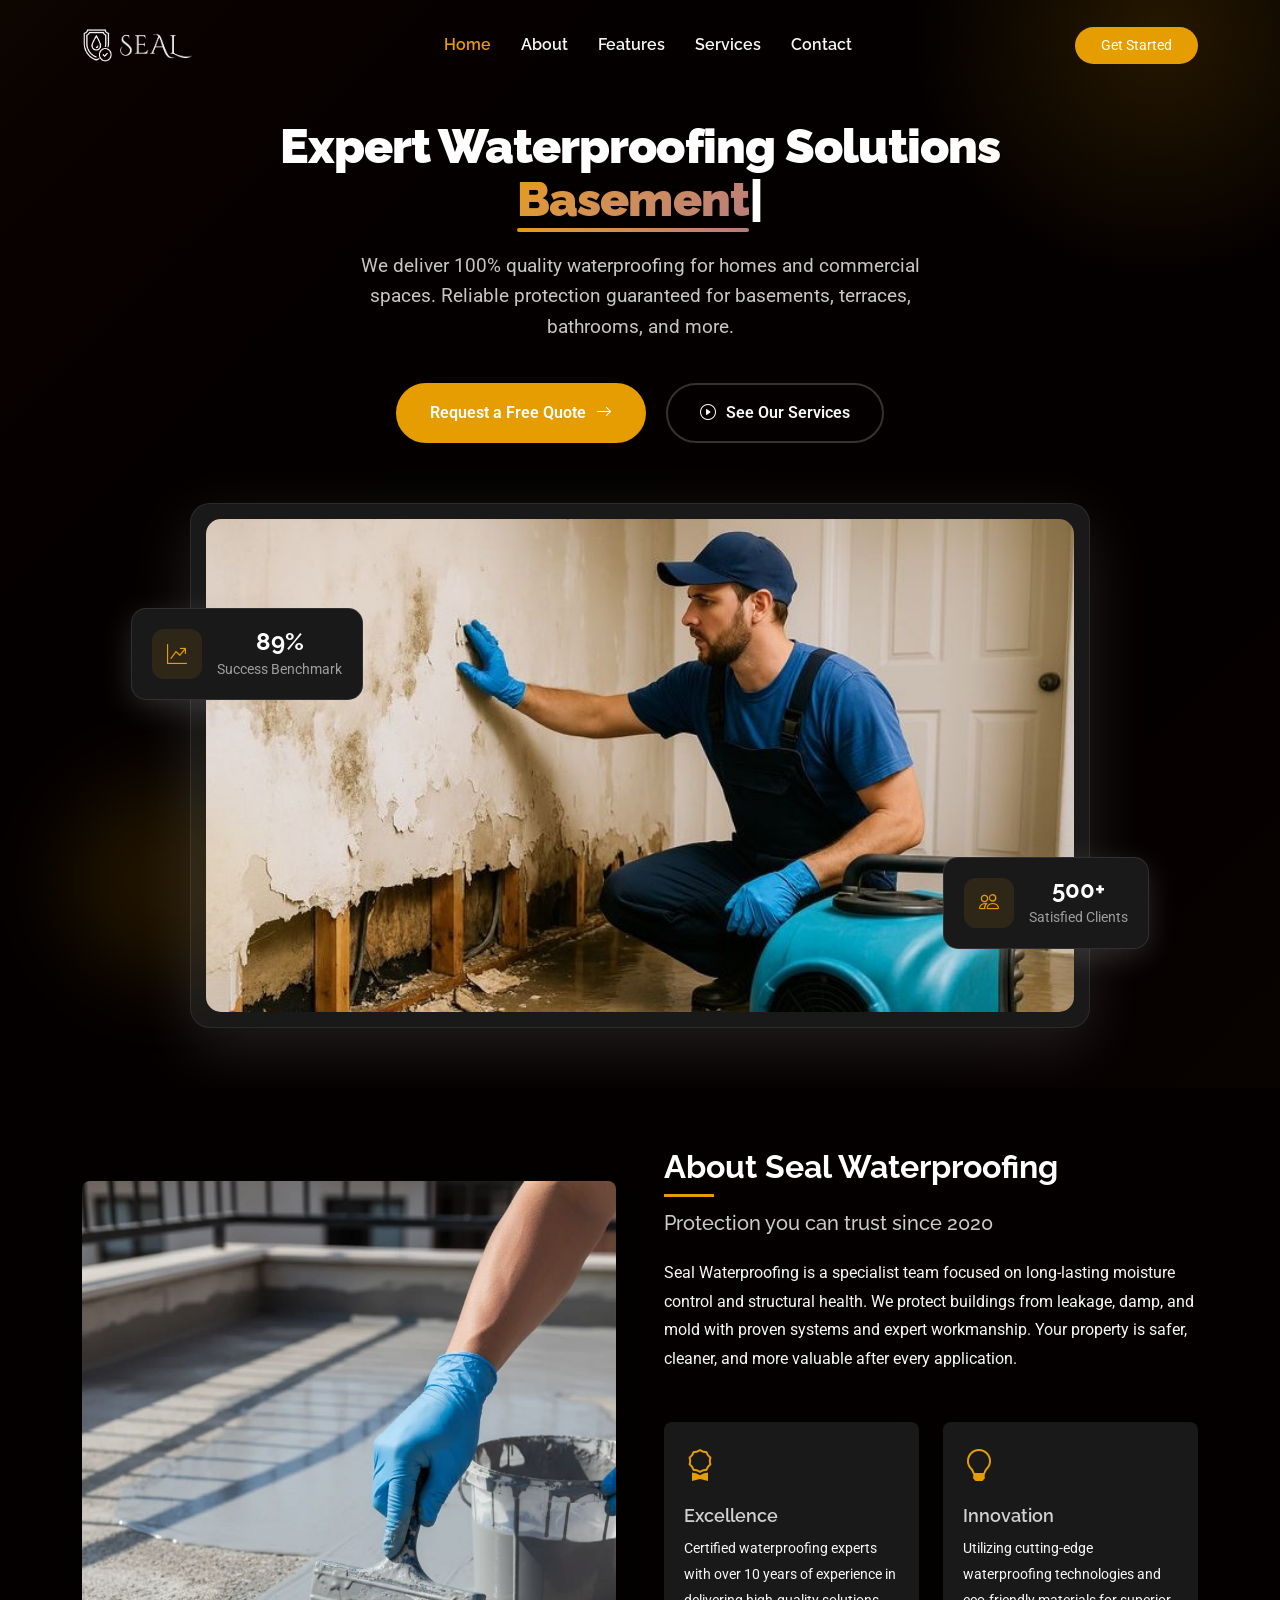
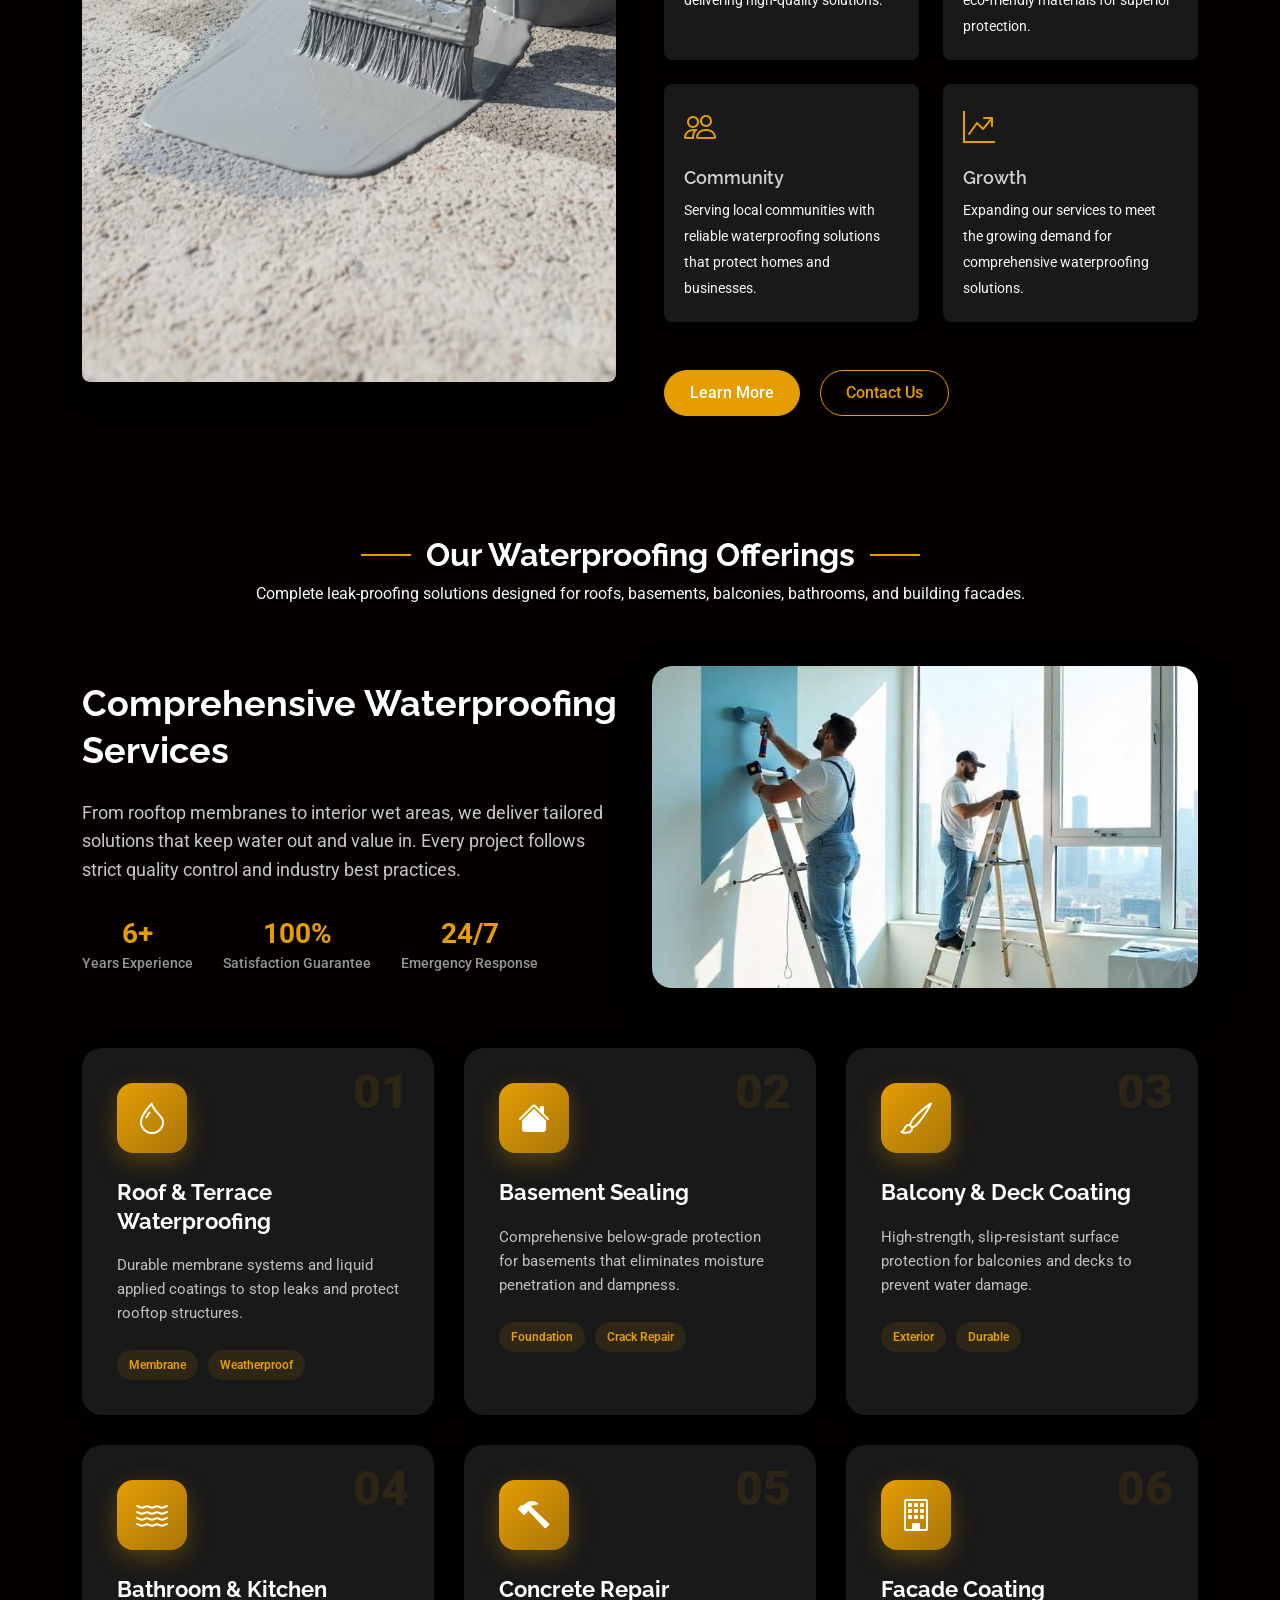
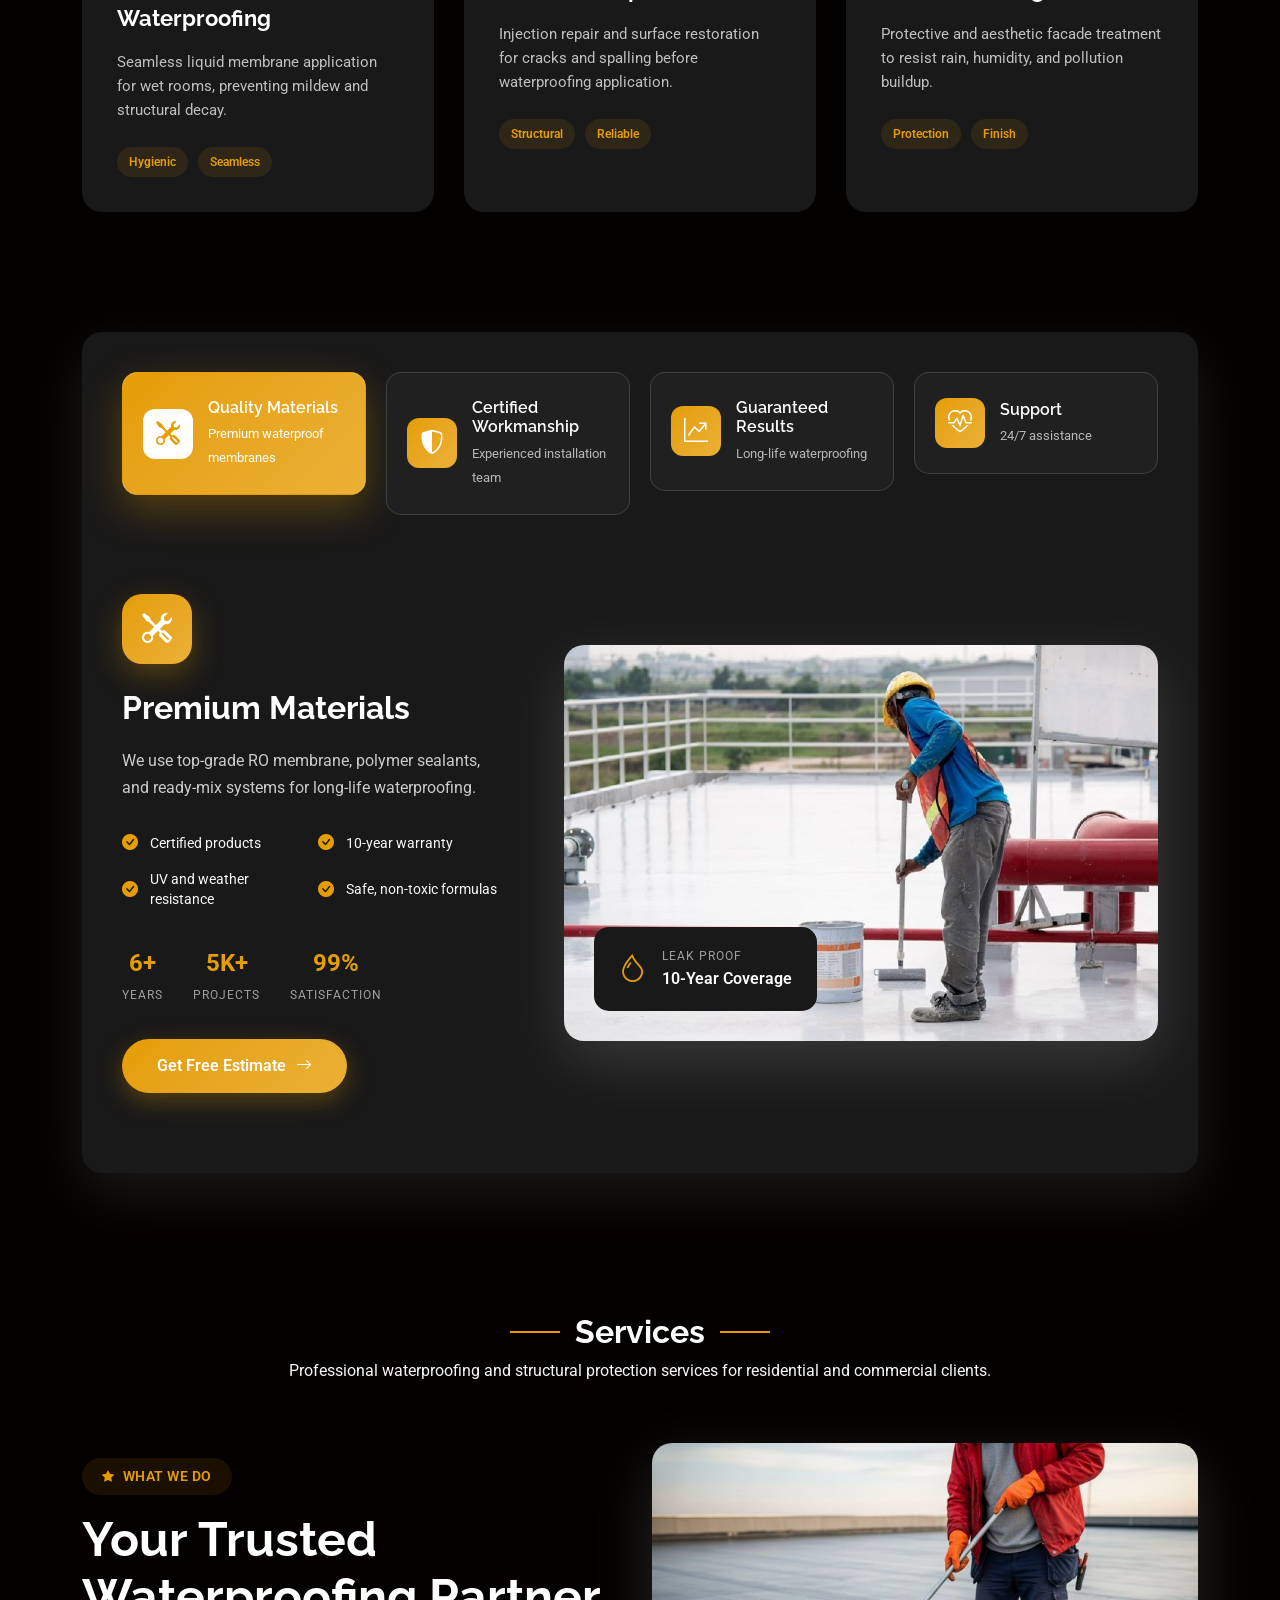
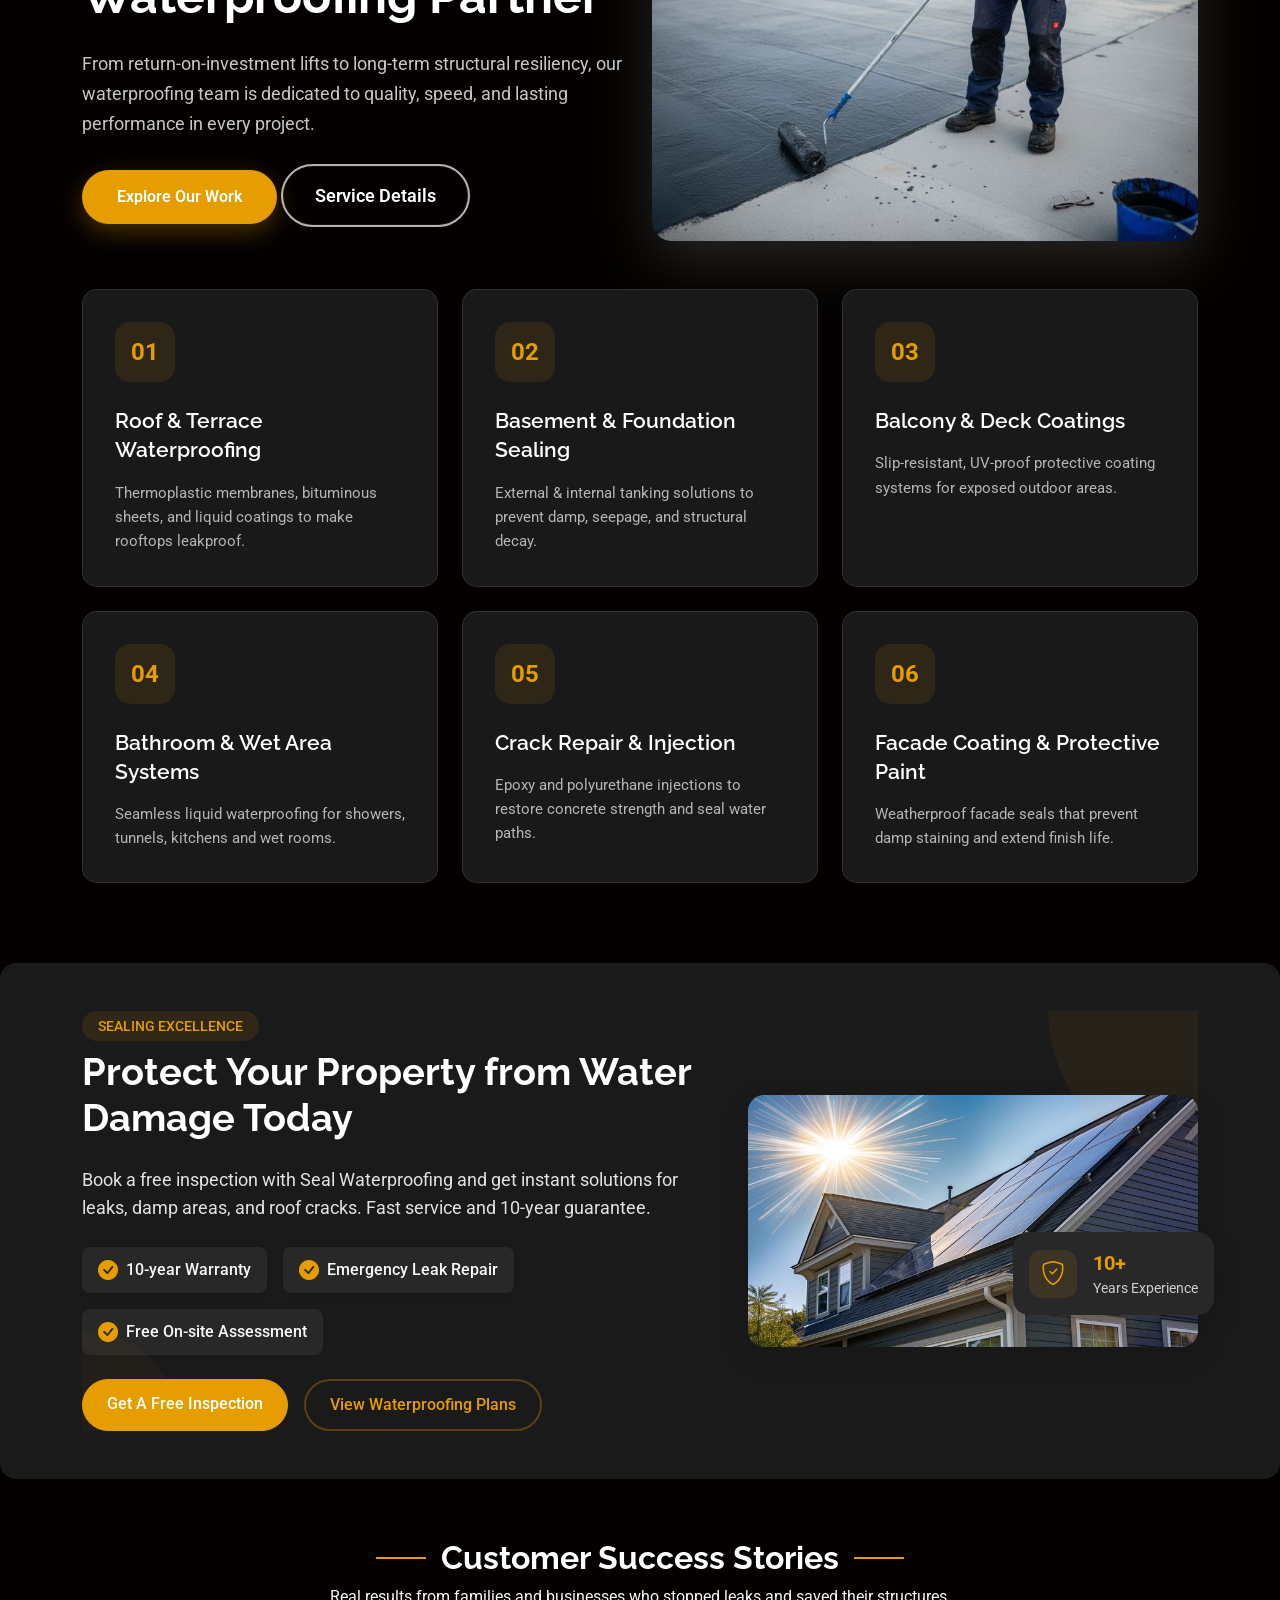
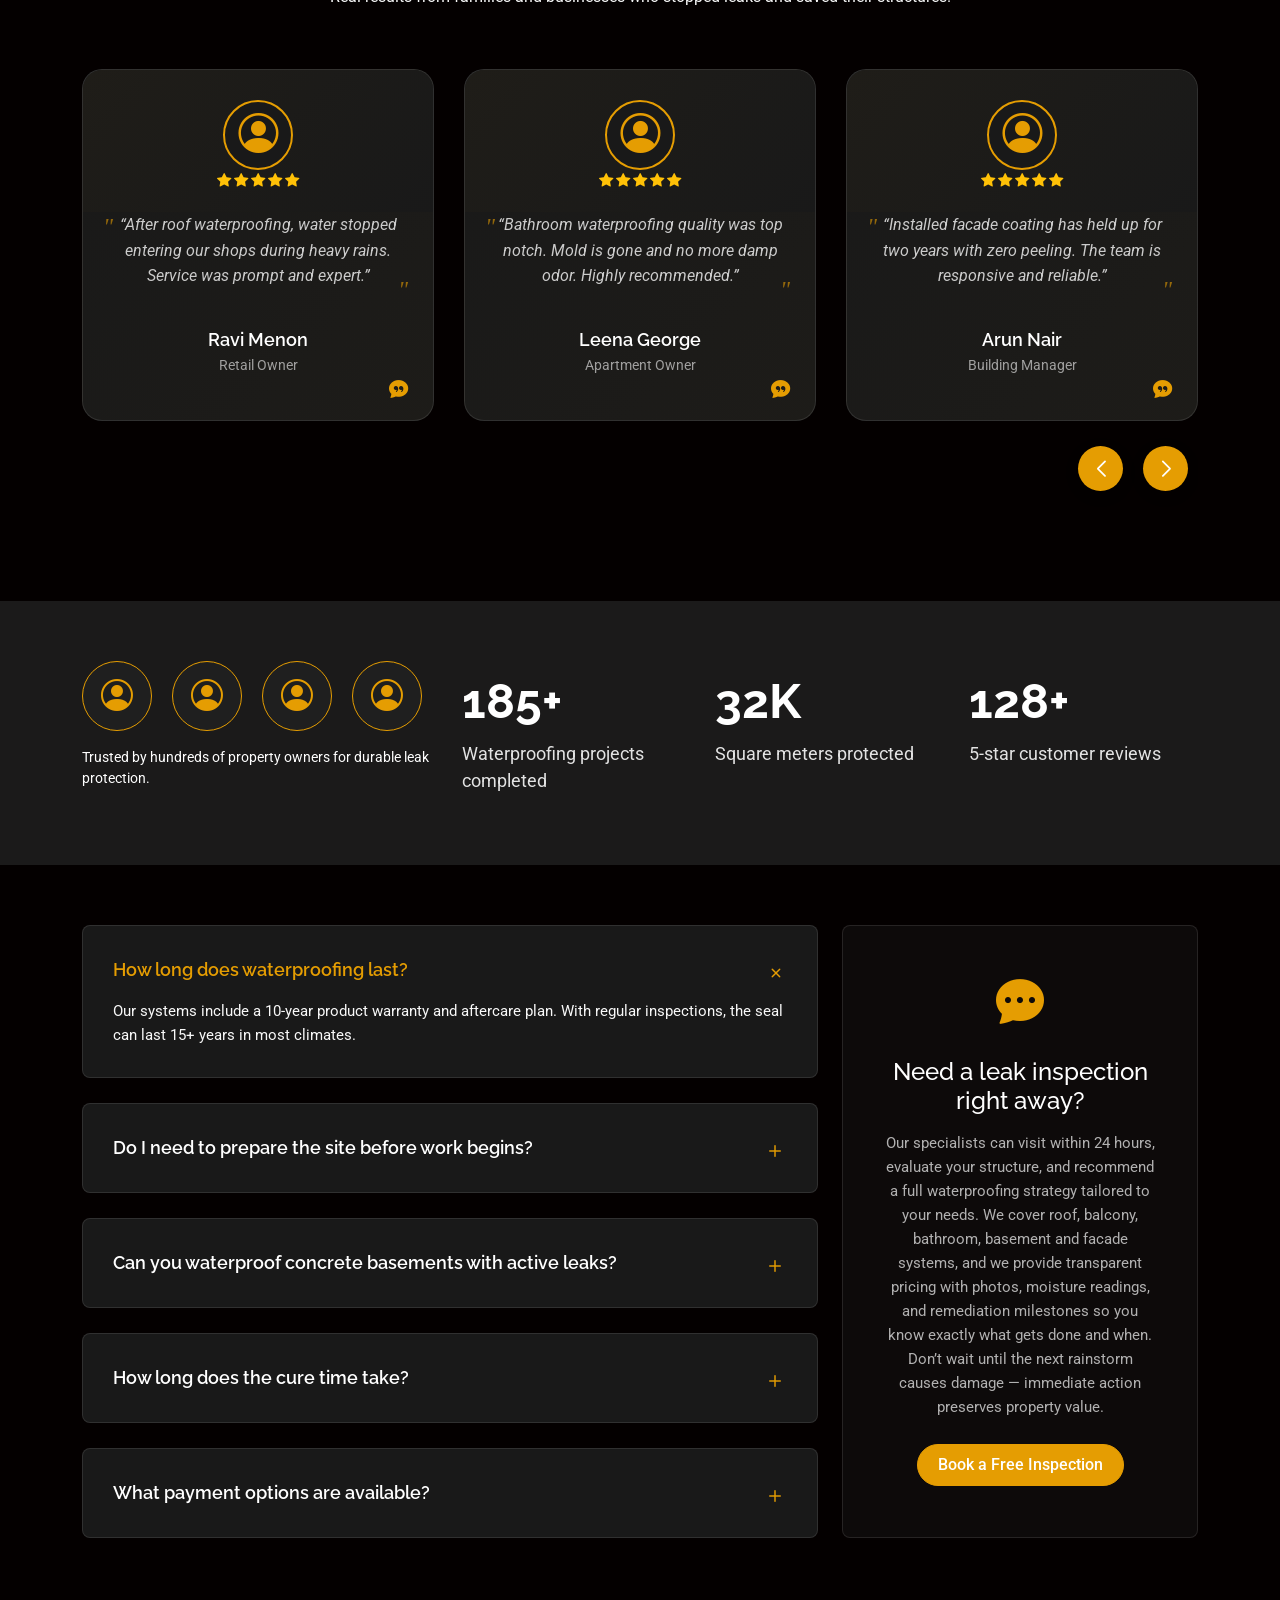
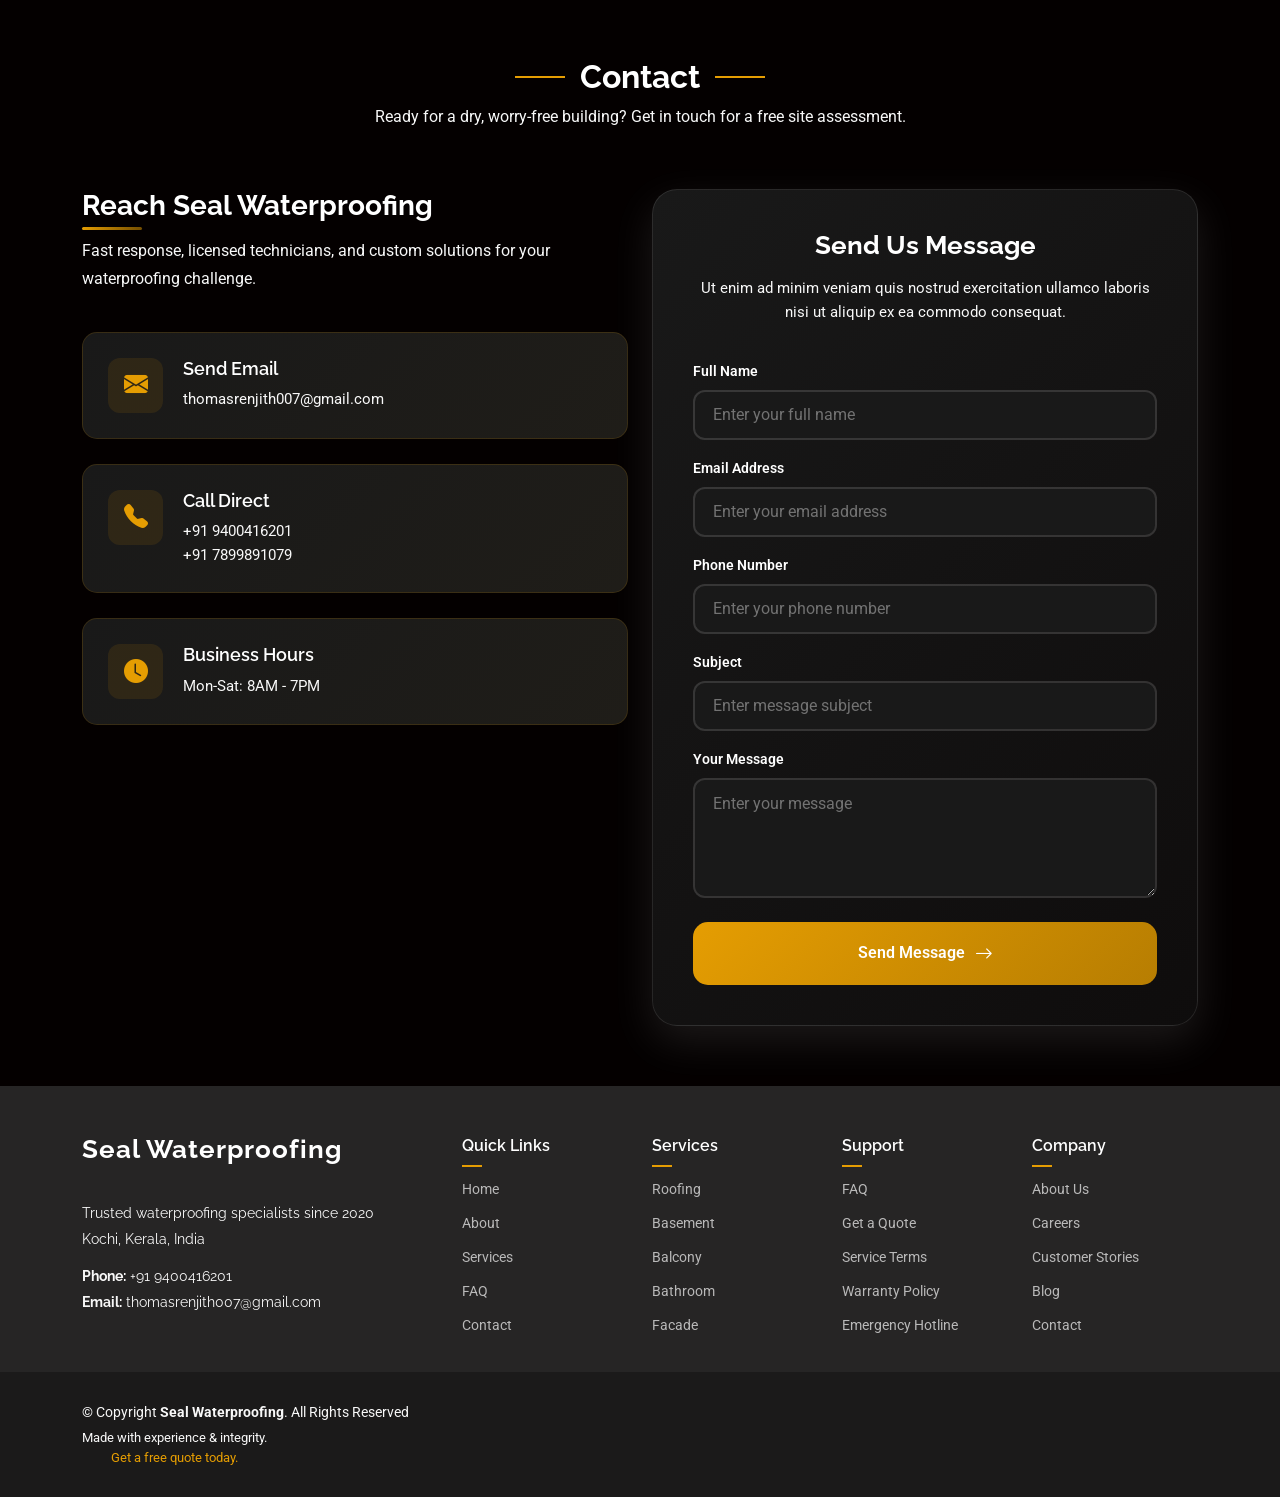
==== commit bddf5af5: "first edits" ====
--- a/index.html
+++ b/index.html
@@ -137,7 +137,7 @@
           <div class="col-lg-6" data-aos="fade-left" data-aos-delay="300">
             <div class="content">
               <h2 class="mb-4">About Seal Waterproofing</h2>
-              <h5 class="mb-4">Protection you can trust since 2012</h5>
+              <h5 class="mb-4">Protection you can trust since 2020</h5>
 
               <p>Seal Waterproofing is a specialist team focused on long-lasting moisture control and structural health.
                 We protect buildings from leakage, damp, and mold with proven systems and expert workmanship.
@@ -149,35 +149,35 @@
                     <div class="feature-item">
                       <i class="bi bi-award"></i>
                       <h5>Excellence</h5>
-                      <p>Lorem ipsum dolor sit amet, consectetur adipiscing elit.</p>
+                      <p>Certified waterproofing experts with over 10 years of experience in delivering high-quality solutions.</p>
                     </div>
                   </div>
                   <div class="col-md-6">
                     <div class="feature-item">
                       <i class="bi bi-lightbulb"></i>
                       <h5>Innovation</h5>
-                      <p>Proin vel mauris in magna fringilla finibus.</p>
+                      <p>Utilizing cutting-edge waterproofing technologies and eco-friendly materials for superior protection.</p>
                     </div>
                   </div>
                   <div class="col-md-6">
                     <div class="feature-item">
                       <i class="bi bi-people"></i>
                       <h5>Community</h5>
-                      <p>Suspendisse potenti. Integer ut fringilla mi.</p>
+                      <p>Serving local communities with reliable waterproofing solutions that protect homes and businesses.</p>
                     </div>
                   </div>
                   <div class="col-md-6">
                     <div class="feature-item">
                       <i class="bi bi-graph-up-arrow"></i>
                       <h5>Growth</h5>
-                      <p>Maecenas ac nibh magna. Aenean fringilla lobortis ex.</p>
+                      <p>Expanding our services to meet the growing demand for comprehensive waterproofing solutions.</p>
                     </div>
                   </div>
                 </div>
               </div>
 
               <div class="mt-5" data-aos="fade-up" data-aos-delay="600">
-                <a href="#" class="btn btn-primary me-3">Learn More</a>
+                <a href="about.html" class="btn btn-primary me-3">Learn More</a>
                 <a href="#contact" class="btn btn-outline-primary">Contact Us</a>
               </div>
             </div>
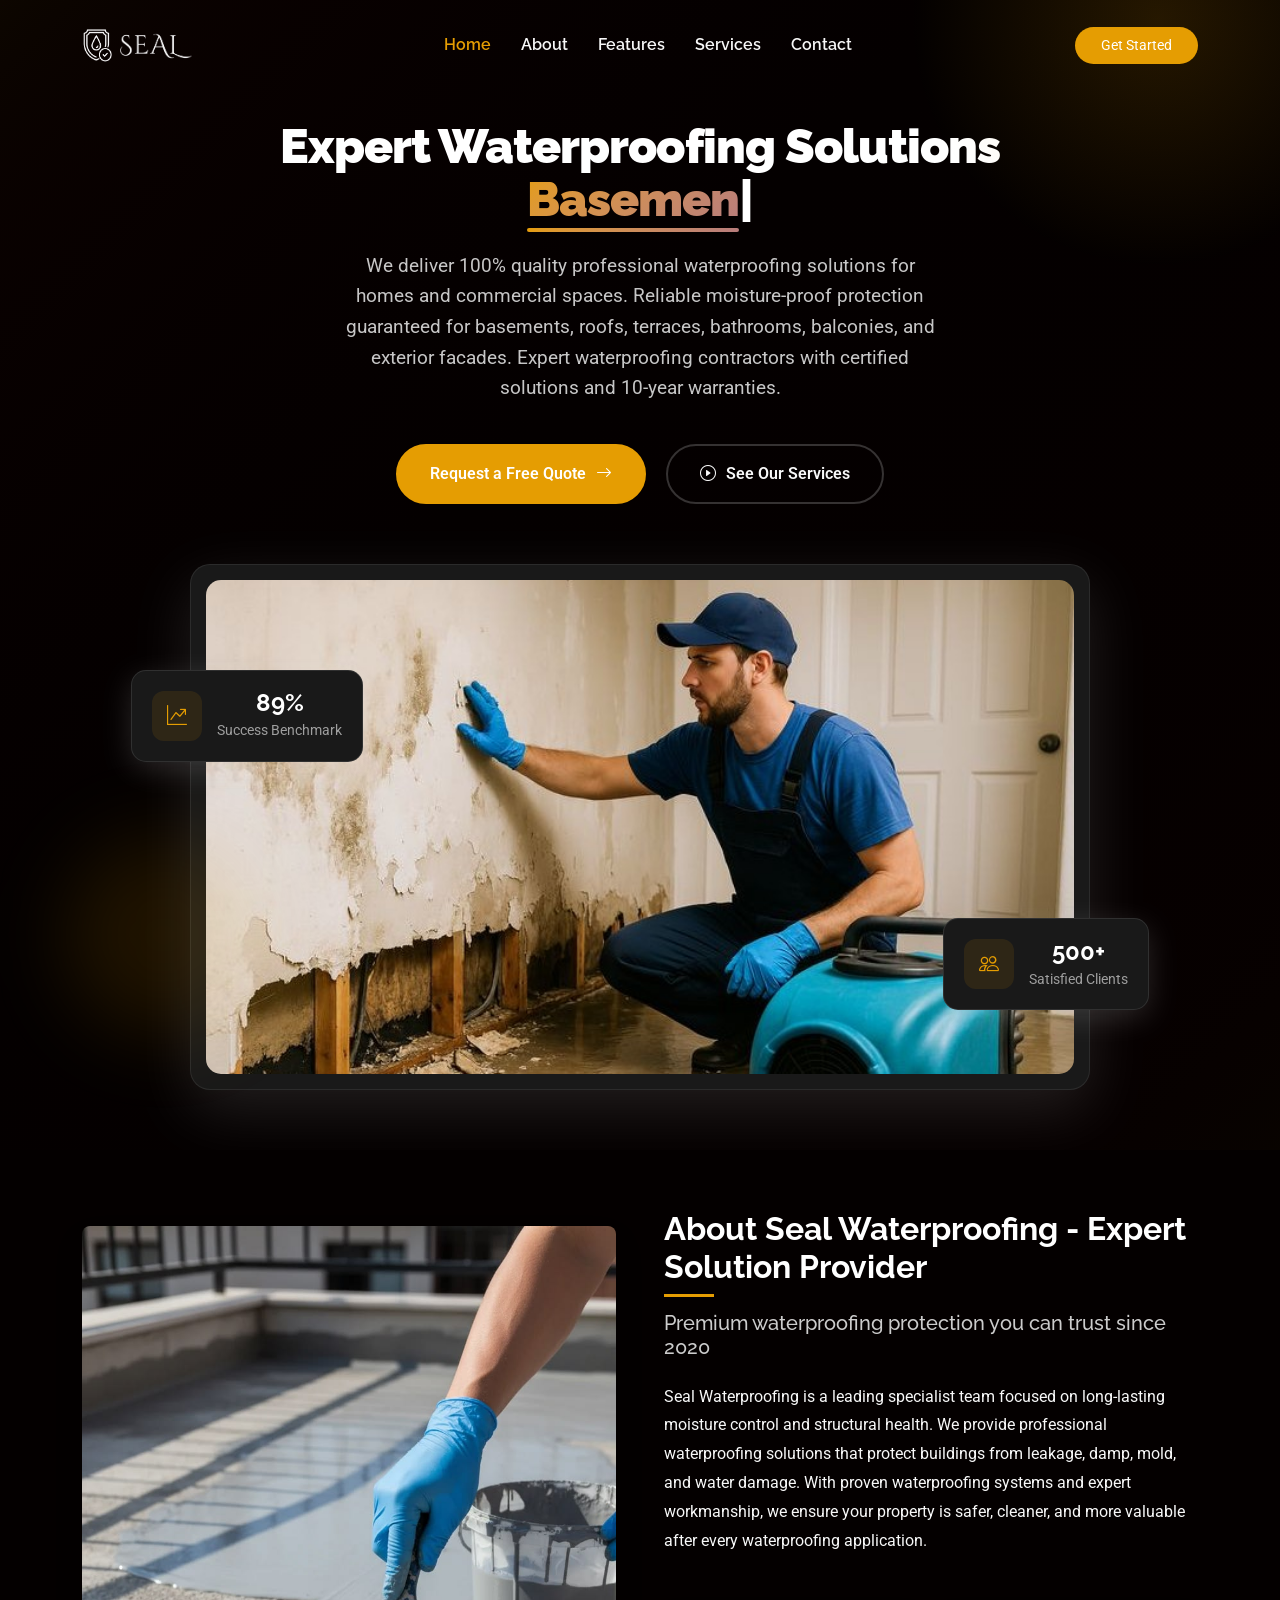
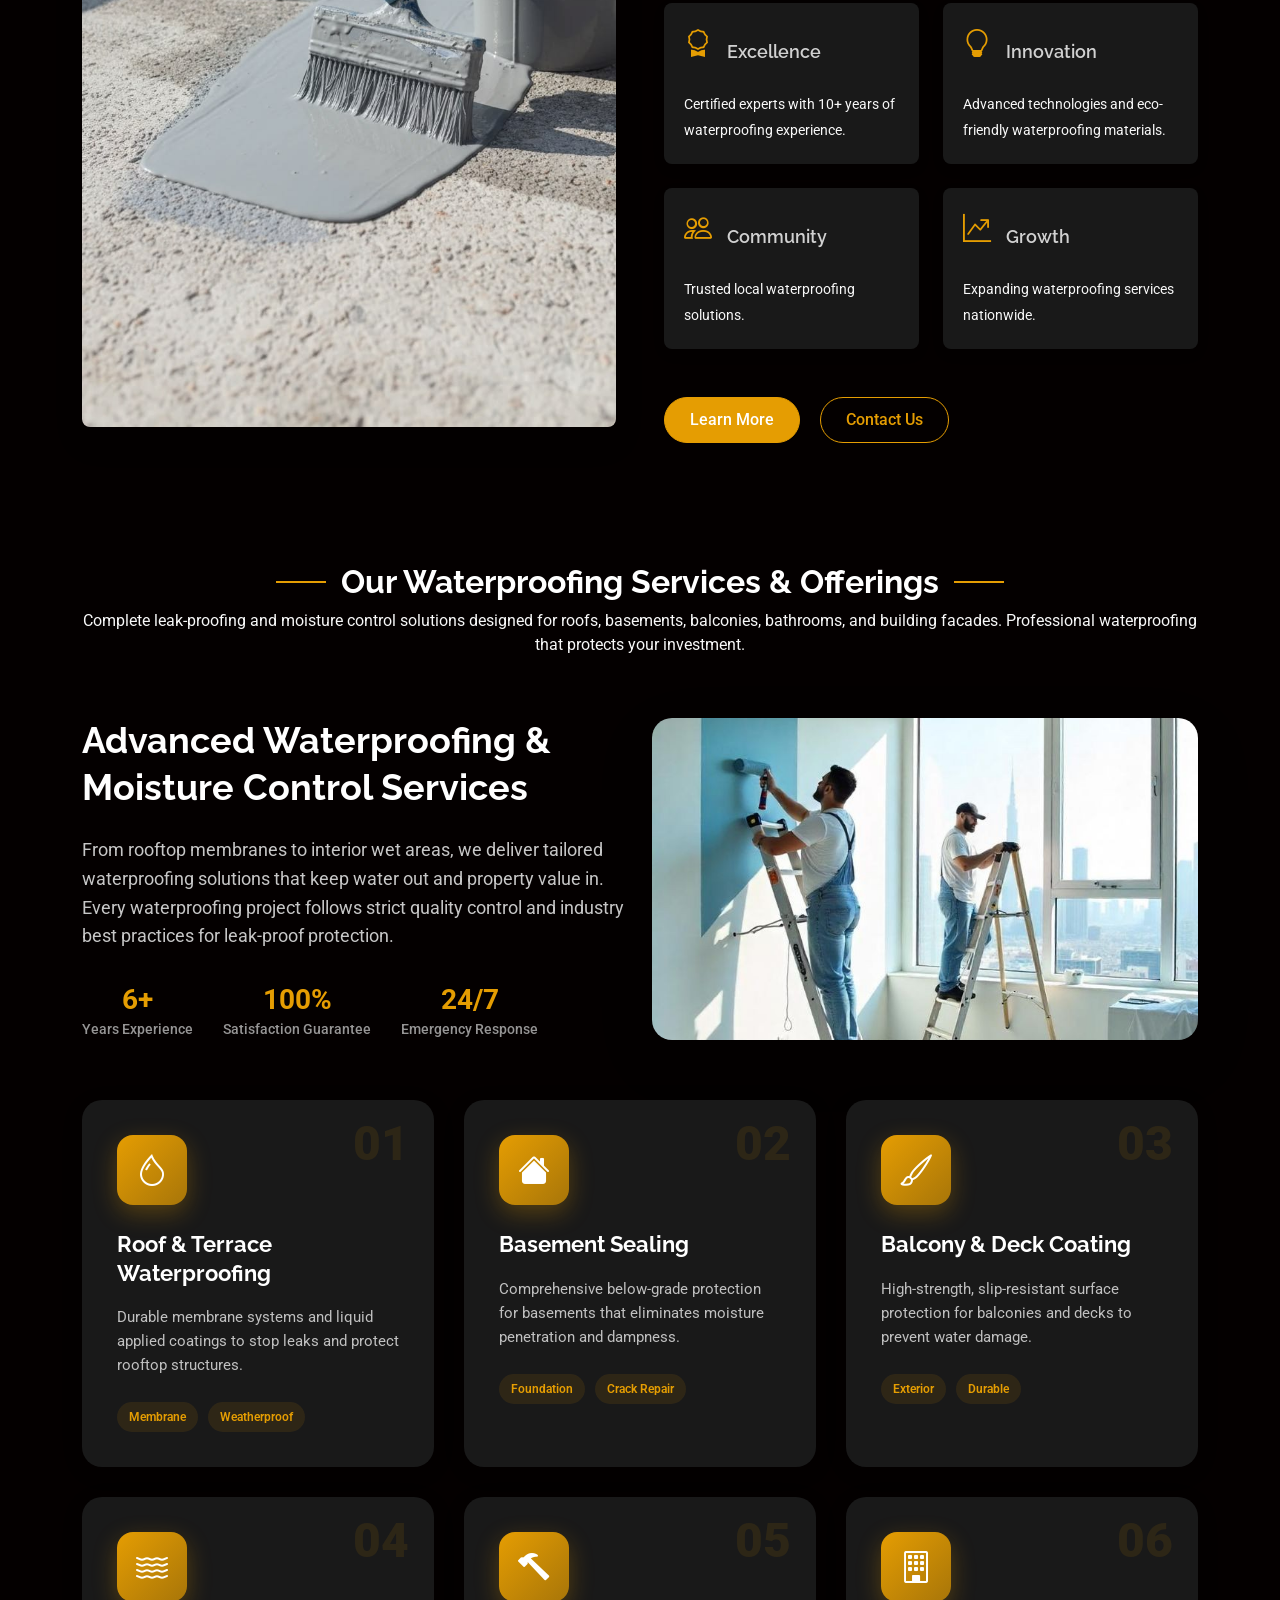
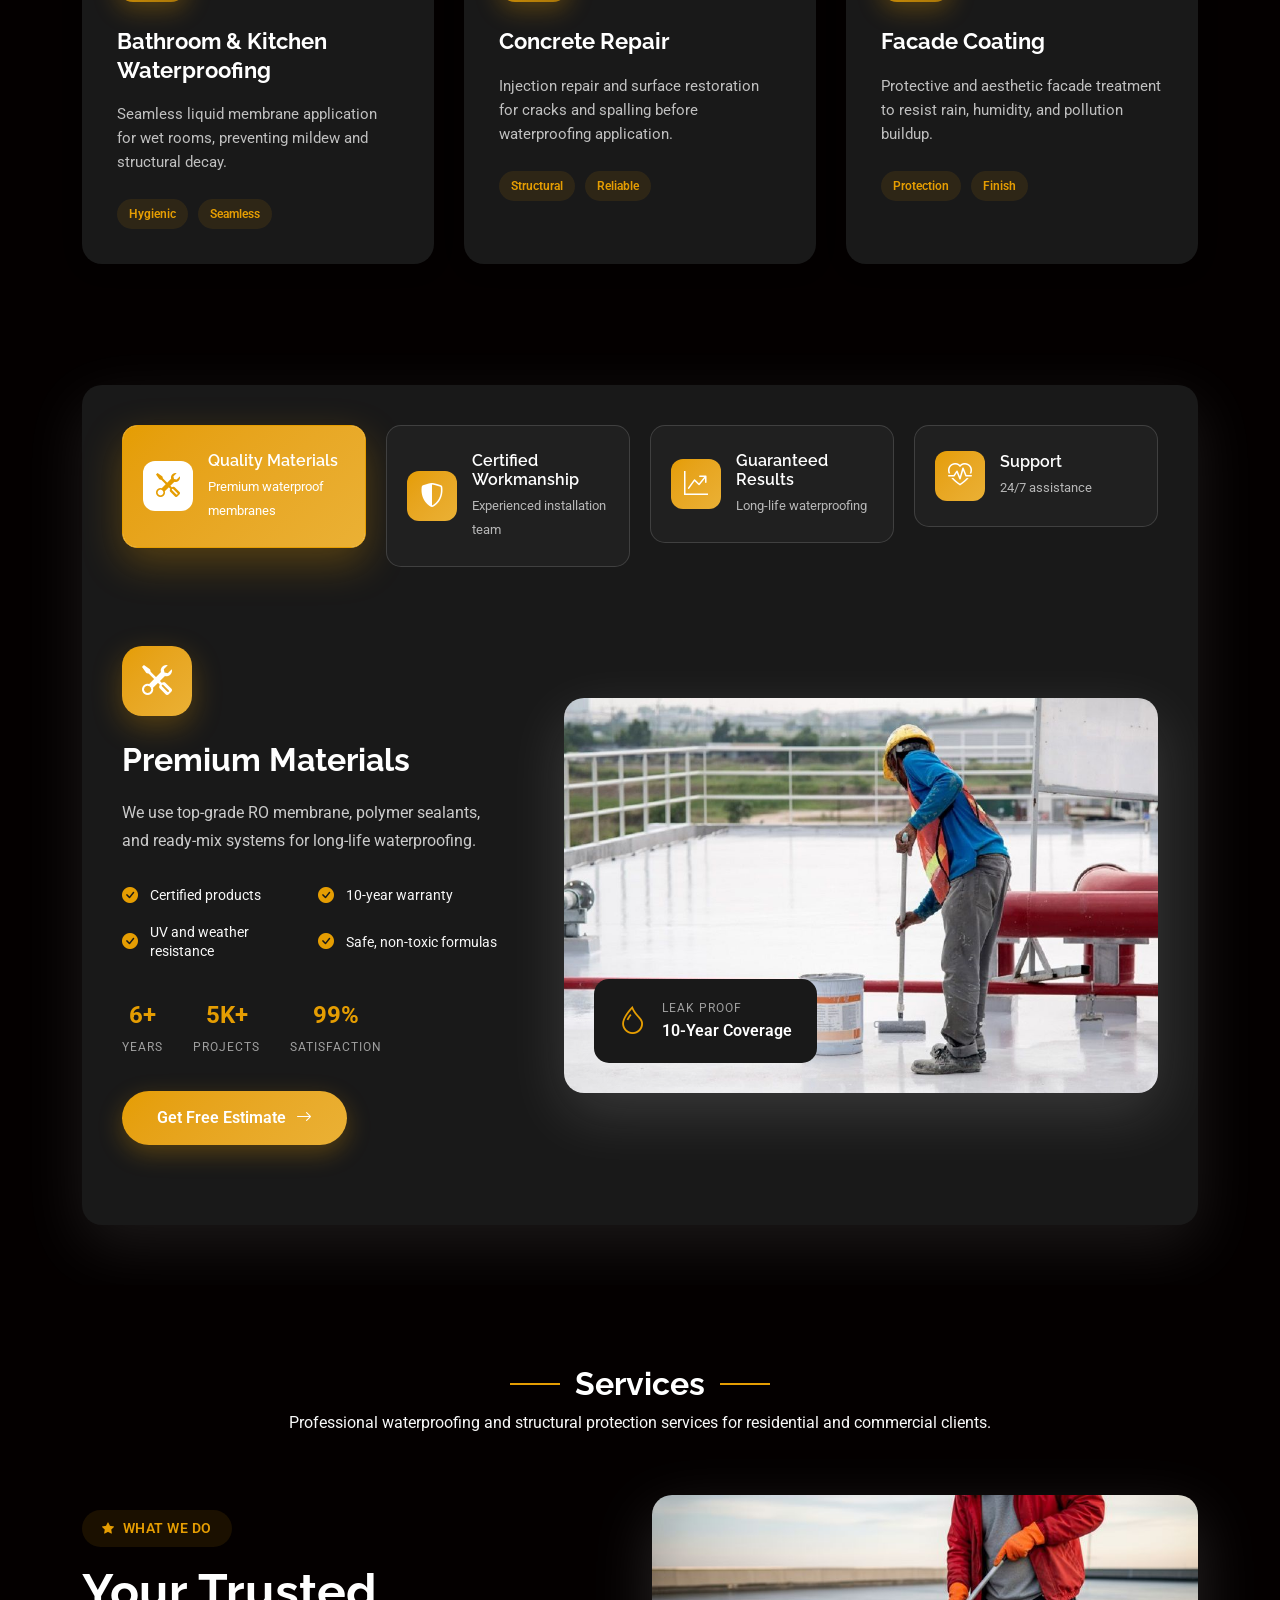
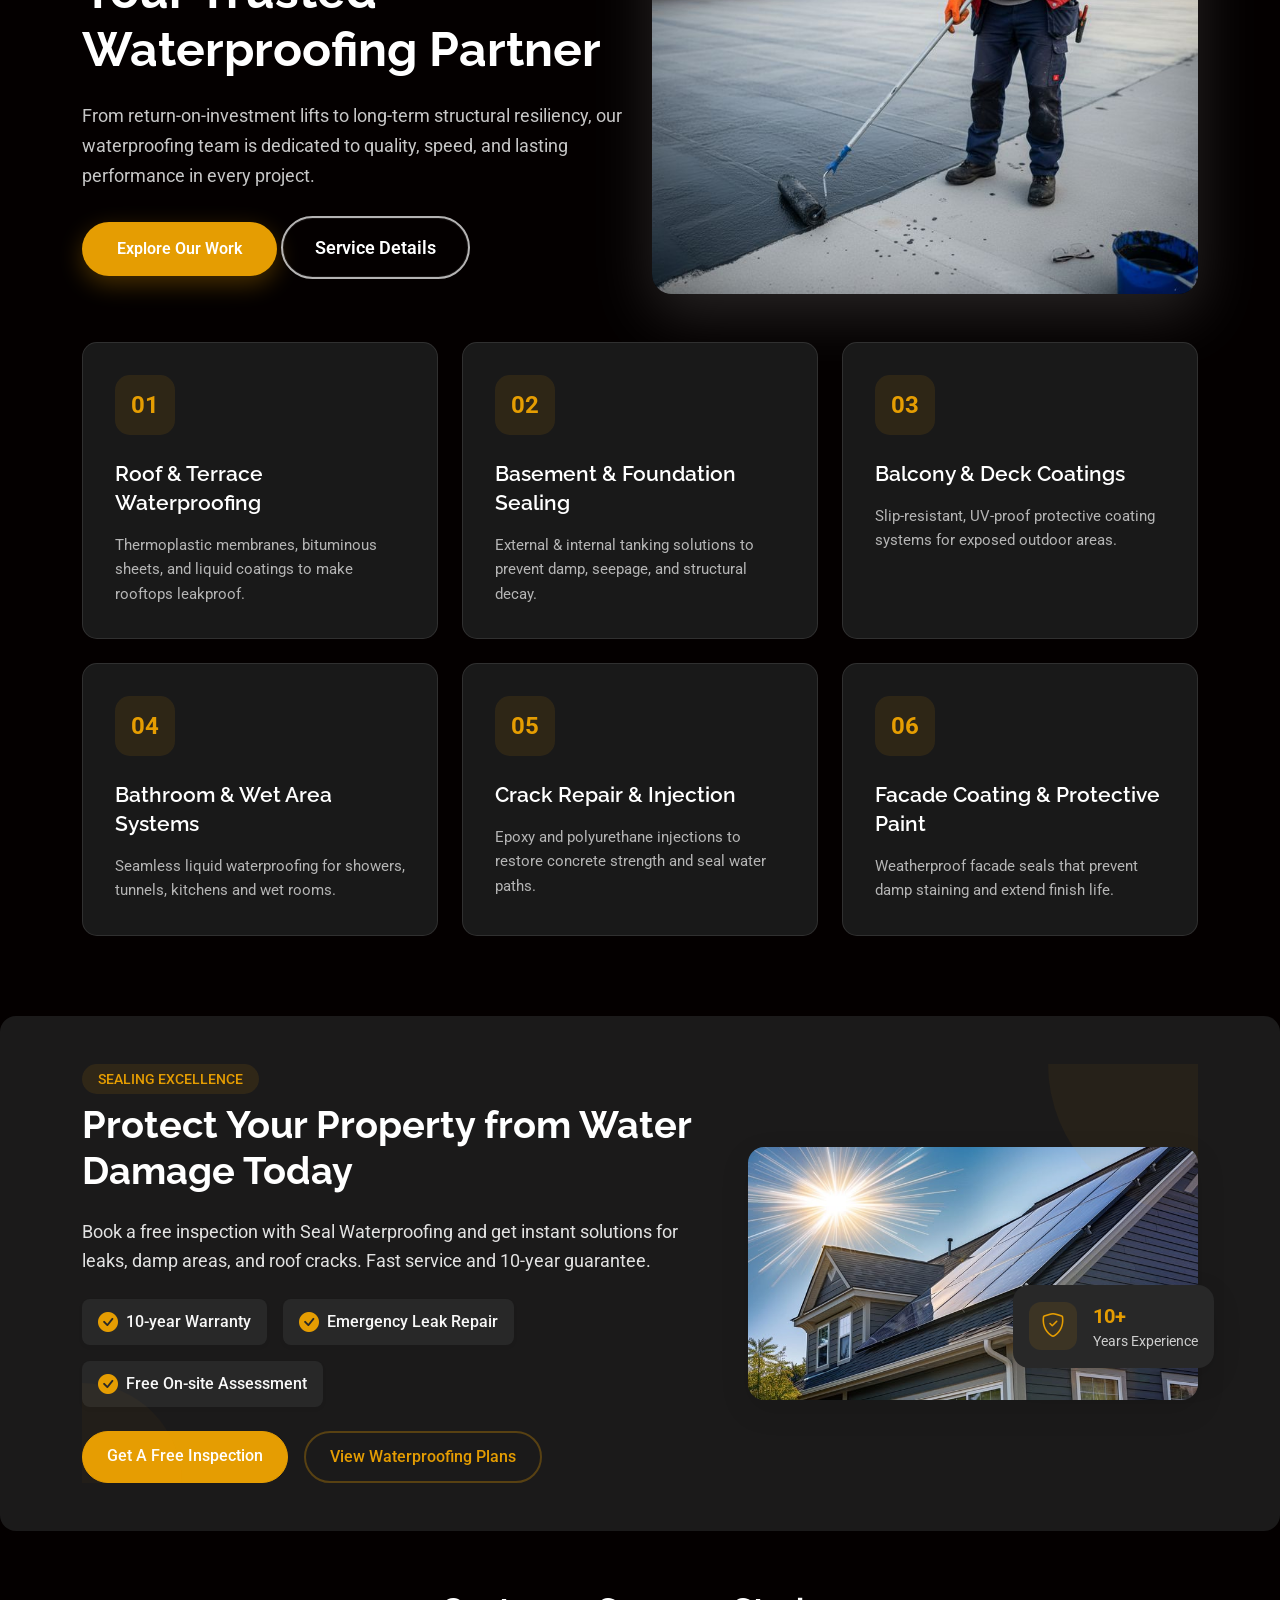
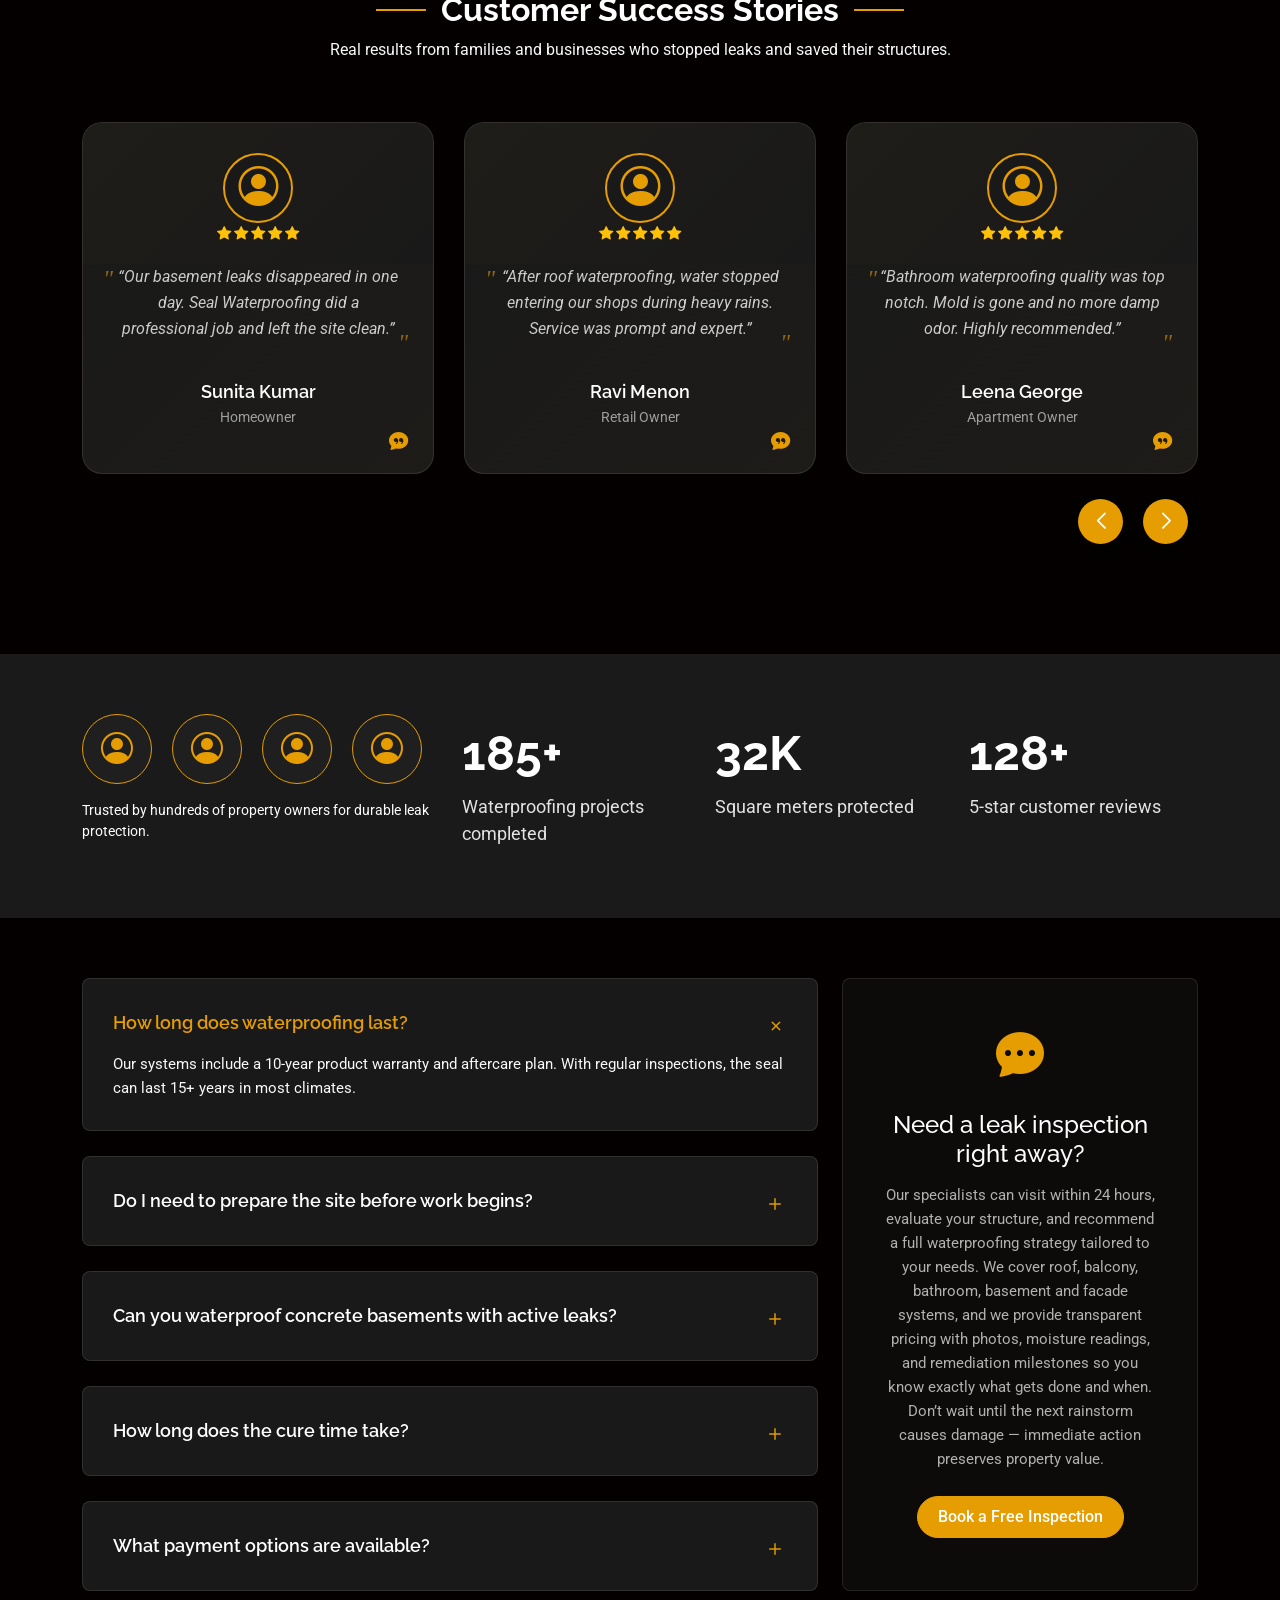
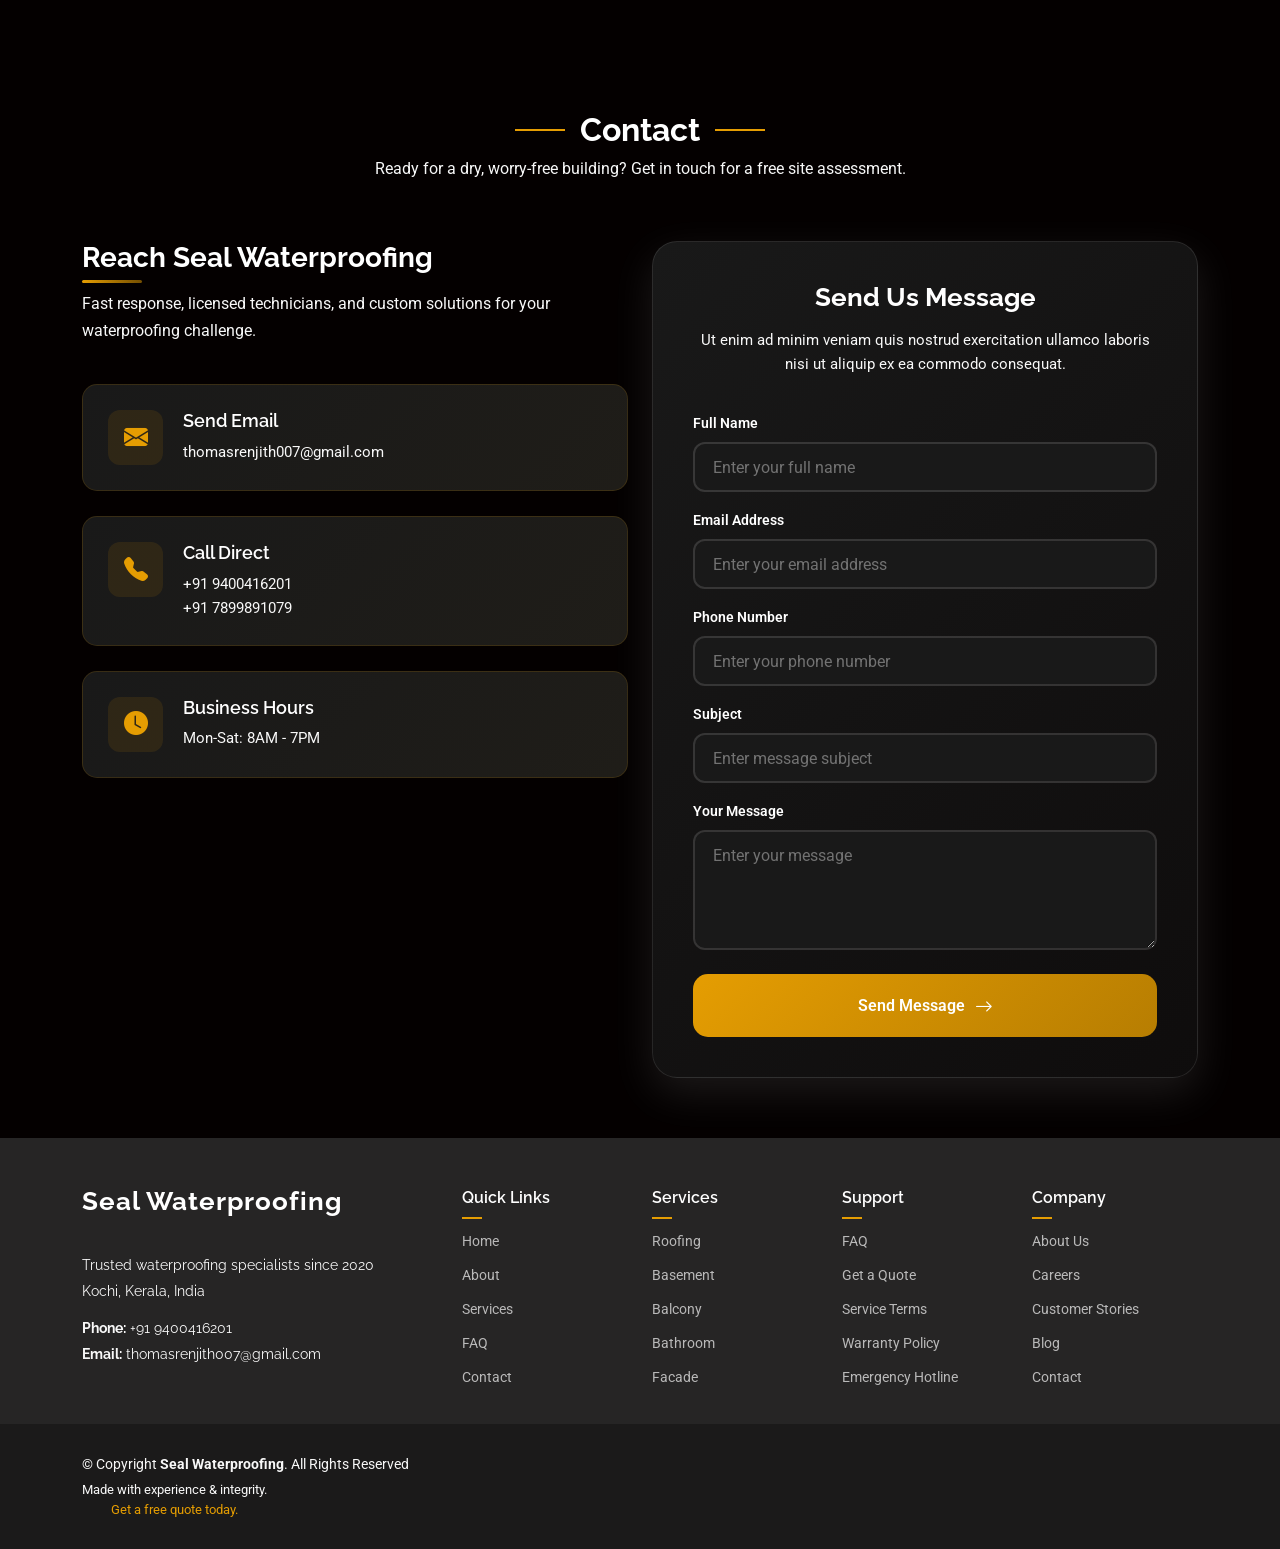
==== commit 150fa15a: "first editss" ====
--- a/index.html
+++ b/index.html
@@ -4,9 +4,32 @@
 <head>
   <meta charset="utf-8">
   <meta content="width=device-width, initial-scale=1.0" name="viewport">
-  <title>SEAL WATERPROOFING SOLUTIONS</title>
-  <meta name="description" content="">
-  <meta name="keywords" content="">
+  <title>Professional Waterproofing Solutions | Seal Waterproofing Services</title>
+  <meta name="description" content="Expert waterproofing services for basements, roofs, balconies & facades. 185+ projects completed, 100% quality assurance. Get certified waterproofing protection today.">
+  <meta name="keywords" content="waterproofing, basement waterproofing, roof waterproofing, waterproof solutions, facade waterproofing, balcony waterproofing, moisture control, structural protection, certified waterproofing, professional waterproofing services">
+  <meta name="author" content="Seal Waterproofing">
+  <meta name="robots" content="index, follow">
+  <meta name="language" content="English">
+  <canonical href="https://sealwaterproofingsolution.com/index.html">
+  
+  <!-- Open Graph / Social Media Tags -->
+  <meta property="og:type" content="website">
+  <meta property="og:url" content="https://sealwaterproofing.com">
+  <meta property="og:title" content="Professional Waterproofing Solutions | Seal Waterproofing">
+  <meta property="og:description" content="Expert waterproofing services protecting 185+ projects. Basements, roofs, balconies & more.">
+  <meta property="og:image" content="https://sealwaterproofingsolution.com/assets/img/og-image.jpg">
+  <meta property="og:site_name" content="Seal Waterproofing">
+  
+  <!-- Twitter/X Tags -->
+  <meta property="twitter:card" content="summary_large_image">
+  <meta property="twitter:url" content="https://sealwaterproofingsolution.com">
+  <meta property="twitter:title" content="Professional Waterproofing Solutions | Seal Waterproofing">
+  <meta property="twitter:description" content="Expert waterproofing services protecting 185+ projects.">
+  <meta property="twitter:image" content="https://sealwaterproofingsolution.com/assets/img/og-image.jpg">
+  
+  <!-- Additional SEO Tags -->
+  <meta name="viewport" content="width=device-width, initial-scale=1, maximum-scale=5">
+  <meta name="theme-color" content="#0d6efd">
 
   <!-- Favicons -->
   <link href="assets/img/favicon.png" rel="icon">
@@ -29,6 +52,88 @@
   <!-- Main CSS File -->
   <link href="assets/css/main.css" rel="stylesheet">
 
+  <!-- Schema.org Structured Data -->
+  <script type="application/ld+json">
+  {
+    "@context": "https://schema.org",
+    "@type": "LocalBusiness",
+    "name": "Seal Waterproofing",
+    "description": "Professional waterproofing services for residential and commercial properties",
+    "url": "https://sealwaterproofingsolution.com",
+    "telephone": "+1-XXX-XXX-XXXX",
+    "address": {
+      "@type": "PostalAddress",
+      "streetAddress": "Your Street Address",
+      "addressLocality": "Your City",
+      "addressRegion": "Your State",
+      "postalCode": "Your ZIP"
+    },
+    "image": "https://sealwaterproofingsolution.com/assets/img/logo1.png",
+    "aggregateRating": {
+      "@type": "AggregateRating",
+      "ratingValue": "4.8",
+      "bestRating": "5",
+      "worstRating": "1",
+      "ratingCount": "128"
+    },
+    "sameAs": [
+      "https://www.facebook.com/sealwaterproofingsolution",
+      "https://www.instagram.com/sealwaterproofingsolution",
+      "https://www.linkedin.com/company/sealwaterproofingsolution"
+    ]
+  }
+  </script>
+
+  <!-- FAQ Schema.org Structured Data -->
+  <script type="application/ld+json">
+  {
+    "@context": "https://schema.org",
+    "@type": "FAQPage",
+    "mainEntity": [
+      {
+        "@type": "Question",
+        "name": "How long does waterproofing last?",
+        "acceptedAnswer": {
+          "@type": "Answer",
+          "text": "Our systems include a 10-year product warranty and aftercare plan. With regular inspections, the seal can last 15+ years in most climates."
+        }
+      },
+      {
+        "@type": "Question",
+        "name": "Do I need to prepare the site before work begins?",
+        "acceptedAnswer": {
+          "@type": "Answer",
+          "text": "We perform entire pre-construction prep: cleaning, crack stitching, and substrate repairs. Your only task is to clear furniture and valuables from the area to be sealed."
+        }
+      },
+      {
+        "@type": "Question",
+        "name": "Can you waterproof concrete basements with active leaks?",
+        "acceptedAnswer": {
+          "@type": "Answer",
+          "text": "Totally. We use a combination of injection grouting and external tanking to stop active seepage, followed by an internal waterproof membrane for redundant protection."
+        }
+      },
+      {
+        "@type": "Question",
+        "name": "How long does the cure time take?",
+        "acceptedAnswer": {
+          "@type": "Answer",
+          "text": "Typical cure is 24-48 hours for fast-dry polyurethane top coats; 5-7 days for cementitious and crystalline systems before full service exposure. We provide exact timelines in your project quote."
+        }
+      },
+      {
+        "@type": "Question",
+        "name": "What payment options are available?",
+        "acceptedAnswer": {
+          "@type": "Answer",
+          "text": "We accept bank transfers, UPI/QR, and major cards. A 30% booking advance secures materials and scheduling, with the remainder after completion and handover."
+        }
+      }
+    ]
+  }
+  </script>
+
 </head>
 
 <body class="index-page">
@@ -38,8 +143,8 @@
 
       <a href="index.html" class="logo d-flex align-items-center me-auto me-xl-0">
         <!-- Uncomment the line below if you also wish to use an image logo -->
-        <img src="assets/img/logo1.png" alt="">
-        <img src="assets/img/logo2.png" alt="">
+        <img src="assets/img/logo1.png" alt="Seal Waterproofing logo - professional waterproofing services">
+        <img src="assets/img/logo2.png" alt="Seal Waterproofing company branding">
       </a>
 
       <nav id="navmenu" class="navmenu">
@@ -73,8 +178,7 @@
             </h1>
 
             <p class="hero-description" data-aos="fade-up" data-aos-delay="300">
-              We deliver 100% quality waterproofing for homes and commercial spaces. Reliable protection guaranteed
-              for basements, terraces, bathrooms, and more.
+              We deliver 100% quality professional waterproofing solutions for homes and commercial spaces. Reliable moisture-proof protection guaranteed for basements, roofs, terraces, bathrooms, balconies, and exterior facades. Expert waterproofing contractors with certified solutions and 10-year warranties.
             </p>
 
             <div class="hero-actions" data-aos="fade-up" data-aos-delay="400">
@@ -90,7 +194,7 @@
 
             <div class="hero-image-showcase" data-aos="fade-up" data-aos-delay="500">
               <div class="image-wrapper">
-                <img src="assets/img/2.jpg" class="img-fluid" alt="Strategic Overview">
+                <img src="assets/img/2.jpg" class="img-fluid" alt="Professional waterproofing services and solutions for residential and commercial buildings">
                 <div class="floating-card card-1" data-aos="fade-right" data-aos-delay="600">
                   <div class="card-content">
                     <div class="card-icon">
@@ -130,47 +234,53 @@
         <div class="row align-items-center justify-content-between g-lg-5">
           <div class="col-lg-6" data-aos="fade-right" data-aos-delay="200">
             <div class="image-wrapper">
-              <img src="assets/img/8.jpg" class="img-fluid rounded" alt="About Us Image">
+              <img src="assets/img/8.jpg" class="img-fluid rounded" alt="Seal Waterproofing team with certified waterproofing experts providing moisture control solutions">
             </div>
           </div>
 
           <div class="col-lg-6" data-aos="fade-left" data-aos-delay="300">
             <div class="content">
-              <h2 class="mb-4">About Seal Waterproofing</h2>
-              <h5 class="mb-4">Protection you can trust since 2020</h5>
-
-              <p>Seal Waterproofing is a specialist team focused on long-lasting moisture control and structural health.
-                We protect buildings from leakage, damp, and mold with proven systems and expert workmanship.
-                Your property is safer, cleaner, and more valuable after every application.</p>
+              <h2 class="mb-4">About Seal Waterproofing - Expert Solution Provider</h2>
+              <h5 class="mb-4">Premium waterproofing protection you can trust since 2020</h5>
+
+              <p>Seal Waterproofing is a leading specialist team focused on long-lasting moisture control and structural health. We provide professional waterproofing solutions that protect buildings from leakage, damp, mold, and water damage. With proven waterproofing systems and expert workmanship, we ensure your property is safer, cleaner, and more valuable after every waterproofing application.</p>
 
               <div class="features-list mt-5" data-aos="fade-up" data-aos-delay="400">
                 <div class="row g-4">
                   <div class="col-md-6">
                     <div class="feature-item">
-                      <i class="bi bi-award"></i>
-                      <h5>Excellence</h5>
-                      <p>Certified waterproofing experts with over 10 years of experience in delivering high-quality solutions.</p>
+                      <div style="display: flex; align-items: center; gap: 15px; margin-bottom: 12px;">
+                        <i class="bi bi-award" style="font-size: 28px;"></i>
+                        <h5 style="margin: 0;">Excellence</h5>
+                      </div>
+                      <p>Certified experts with 10+ years of waterproofing experience.</p>
                     </div>
                   </div>
                   <div class="col-md-6">
                     <div class="feature-item">
-                      <i class="bi bi-lightbulb"></i>
-                      <h5>Innovation</h5>
-                      <p>Utilizing cutting-edge waterproofing technologies and eco-friendly materials for superior protection.</p>
+                      <div style="display: flex; align-items: center; gap: 15px; margin-bottom: 12px;">
+                        <i class="bi bi-lightbulb" style="font-size: 28px;"></i>
+                        <h5 style="margin: 0;">Innovation</h5>
+                      </div>
+                      <p>Advanced technologies and eco-friendly waterproofing materials.</p>
                     </div>
                   </div>
                   <div class="col-md-6">
                     <div class="feature-item">
-                      <i class="bi bi-people"></i>
-                      <h5>Community</h5>
-                      <p>Serving local communities with reliable waterproofing solutions that protect homes and businesses.</p>
+                      <div style="display: flex; align-items: center; gap: 15px; margin-bottom: 12px;">
+                        <i class="bi bi-people" style="font-size: 28px;"></i>
+                        <h5 style="margin: 0;">Community</h5>
+                      </div>
+                      <p>Trusted local waterproofing solutions.</p>
                     </div>
                   </div>
                   <div class="col-md-6">
                     <div class="feature-item">
-                      <i class="bi bi-graph-up-arrow"></i>
-                      <h5>Growth</h5>
-                      <p>Expanding our services to meet the growing demand for comprehensive waterproofing solutions.</p>
+                      <div style="display: flex; align-items: center; gap: 15px; margin-bottom: 12px;">
+                        <i class="bi bi-graph-up-arrow" style="font-size: 28px;"></i>
+                        <h5 style="margin: 0;">Growth</h5>
+                      </div>
+                      <p>Expanding waterproofing services nationwide.</p>
                     </div>
                   </div>
                 </div>
@@ -193,8 +303,8 @@
 
       <!-- Section Title -->
       <div class="container section-title" data-aos="fade-up">
-        <h2>Our Waterproofing Offerings</h2>
-        <p>Complete leak-proofing solutions designed for roofs, basements, balconies, bathrooms, and building facades.
+        <h2>Our Waterproofing Services & Offerings</h2>
+        <p>Complete leak-proofing and moisture control solutions designed for roofs, basements, balconies, bathrooms, and building facades. Professional waterproofing that protects your investment.
         </p>
       </div><!-- End Section Title -->
 
@@ -203,10 +313,8 @@
         <div class="row align-items-center mb-5">
           <div class="col-lg-6" data-aos="fade-right" data-aos-delay="150">
             <div class="intro-content">
-              <h2>Comprehensive Waterproofing Services</h2>
-              <p>From rooftop membranes to interior wet areas, we deliver tailored solutions that keep water out and
-                value
-                in. Every project follows strict quality control and industry best practices.</p>
+              <h2>Advanced Waterproofing & Moisture Control Services</h2>
+              <p>From rooftop membranes to interior wet areas, we deliver tailored waterproofing solutions that keep water out and property value in. Every waterproofing project follows strict quality control and industry best practices for leak-proof protection.</p>
               <div class="feature-stats">
                 <div class="stat-item">
                   <span class="stat-number">6+</span>
@@ -225,7 +333,7 @@
           </div>
           <div class="col-lg-6" data-aos="fade-left" data-aos-delay="200">
             <div class="intro-image">
-              <img src="assets/img/6.jpg" alt="Features" class="img-fluid">
+              <img src="assets/img/6.jpg" alt="Advanced waterproofing solutions for roofs, basements and building protection" class="img-fluid">
             </div>
           </div>
         </div>
@@ -445,7 +553,7 @@
                 <div class="col-lg-7">
                   <div class="visual-content">
                     <div class="main-image">
-                      <img src="assets/img/9.jpg" alt="" class="img-fluid">
+                      <img src="assets/img/9.jpg" alt="Expert waterproofing inspection and moisture detection services" class="img-fluid">
                       <div class="floating-card">
                         <i class="bi bi-droplet"></i>
                         <div class="card-content">
@@ -513,7 +621,7 @@
                 <div class="col-lg-7">
                   <div class="visual-content">
                     <div class="main-image">
-                      <img src="assets/img/features/features-2.webp" alt="" class="img-fluid">
+                      <img src="assets/img/features/features-2.webp" alt="Basement waterproofing solutions protecting against leaks and moisture damage" class="img-fluid">
                       <div class="floating-card">
                         <i class="bi bi-check-circle"></i>
                         <div class="card-content">
@@ -581,7 +689,7 @@
                 <div class="col-lg-7">
                   <div class="visual-content">
                     <div class="main-image">
-                      <img src="assets/img/features/features-6.webp" alt="" class="img-fluid">
+                      <img src="assets/img/features/features-6.webp" alt="Roof waterproofing and terrace protection systems" class="img-fluid">
                       <div class="floating-card">
                         <i class="bi bi-clock-history"></i>
                         <div class="card-content">
@@ -649,7 +757,7 @@
                 <div class="col-lg-7">
                   <div class="visual-content">
                     <div class="main-image">
-                      <img src="assets/img/features/features-1.webp" alt="" class="img-fluid">
+                      <img src="assets/img/features/features-1.webp" alt="Balcony waterproofing and facade protection" class="img-fluid">
                       <div class="floating-card">
                         <i class="bi bi-headset"></i>
                         <div class="card-content">
@@ -705,7 +813,7 @@
           </div>
           <div class="col-lg-6">
             <div class="hero-visual" data-aos="fade-left" data-aos-delay="150">
-              <img src="assets/img/10.jpg" alt="Services" class="img-fluid">
+              <img src="assets/img/10.jpg" alt="Professional waterproofing services including sealing and coating applications" class="img-fluid">
             </div>
           </div>
         </div>
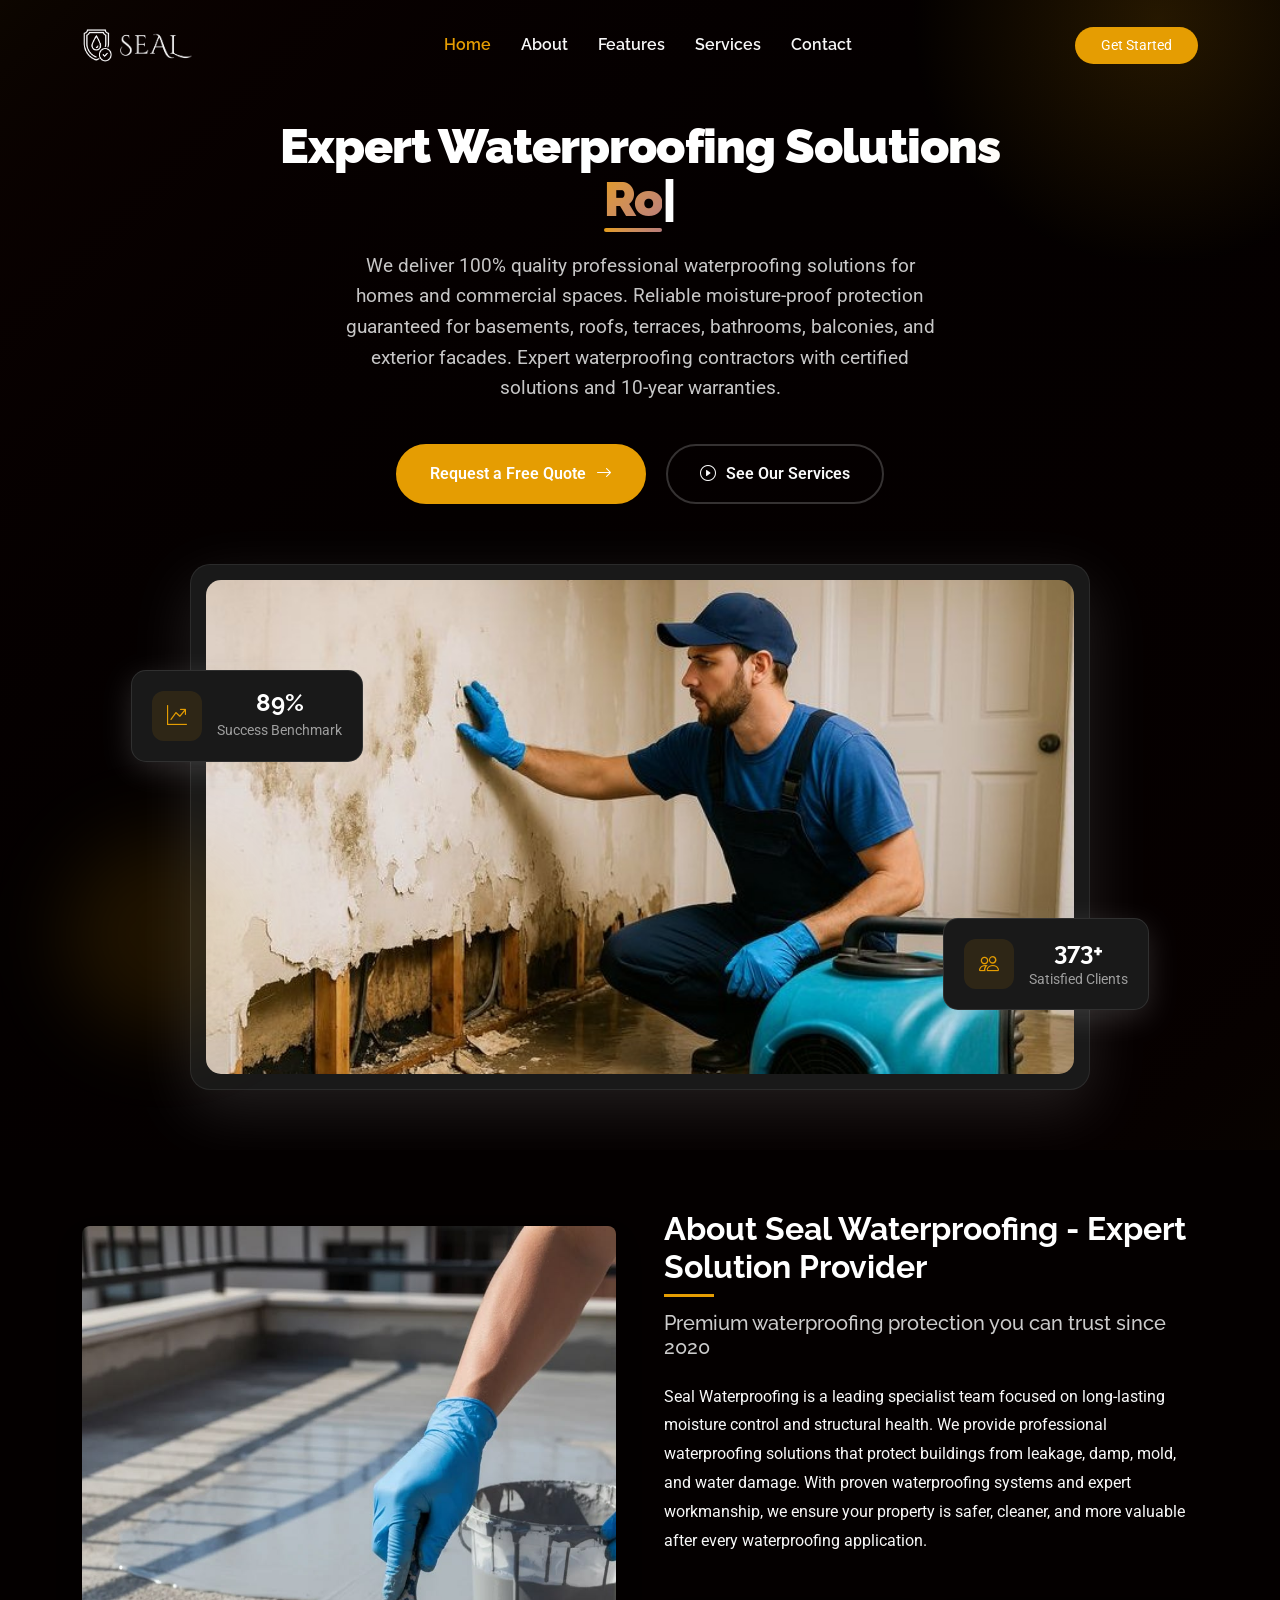
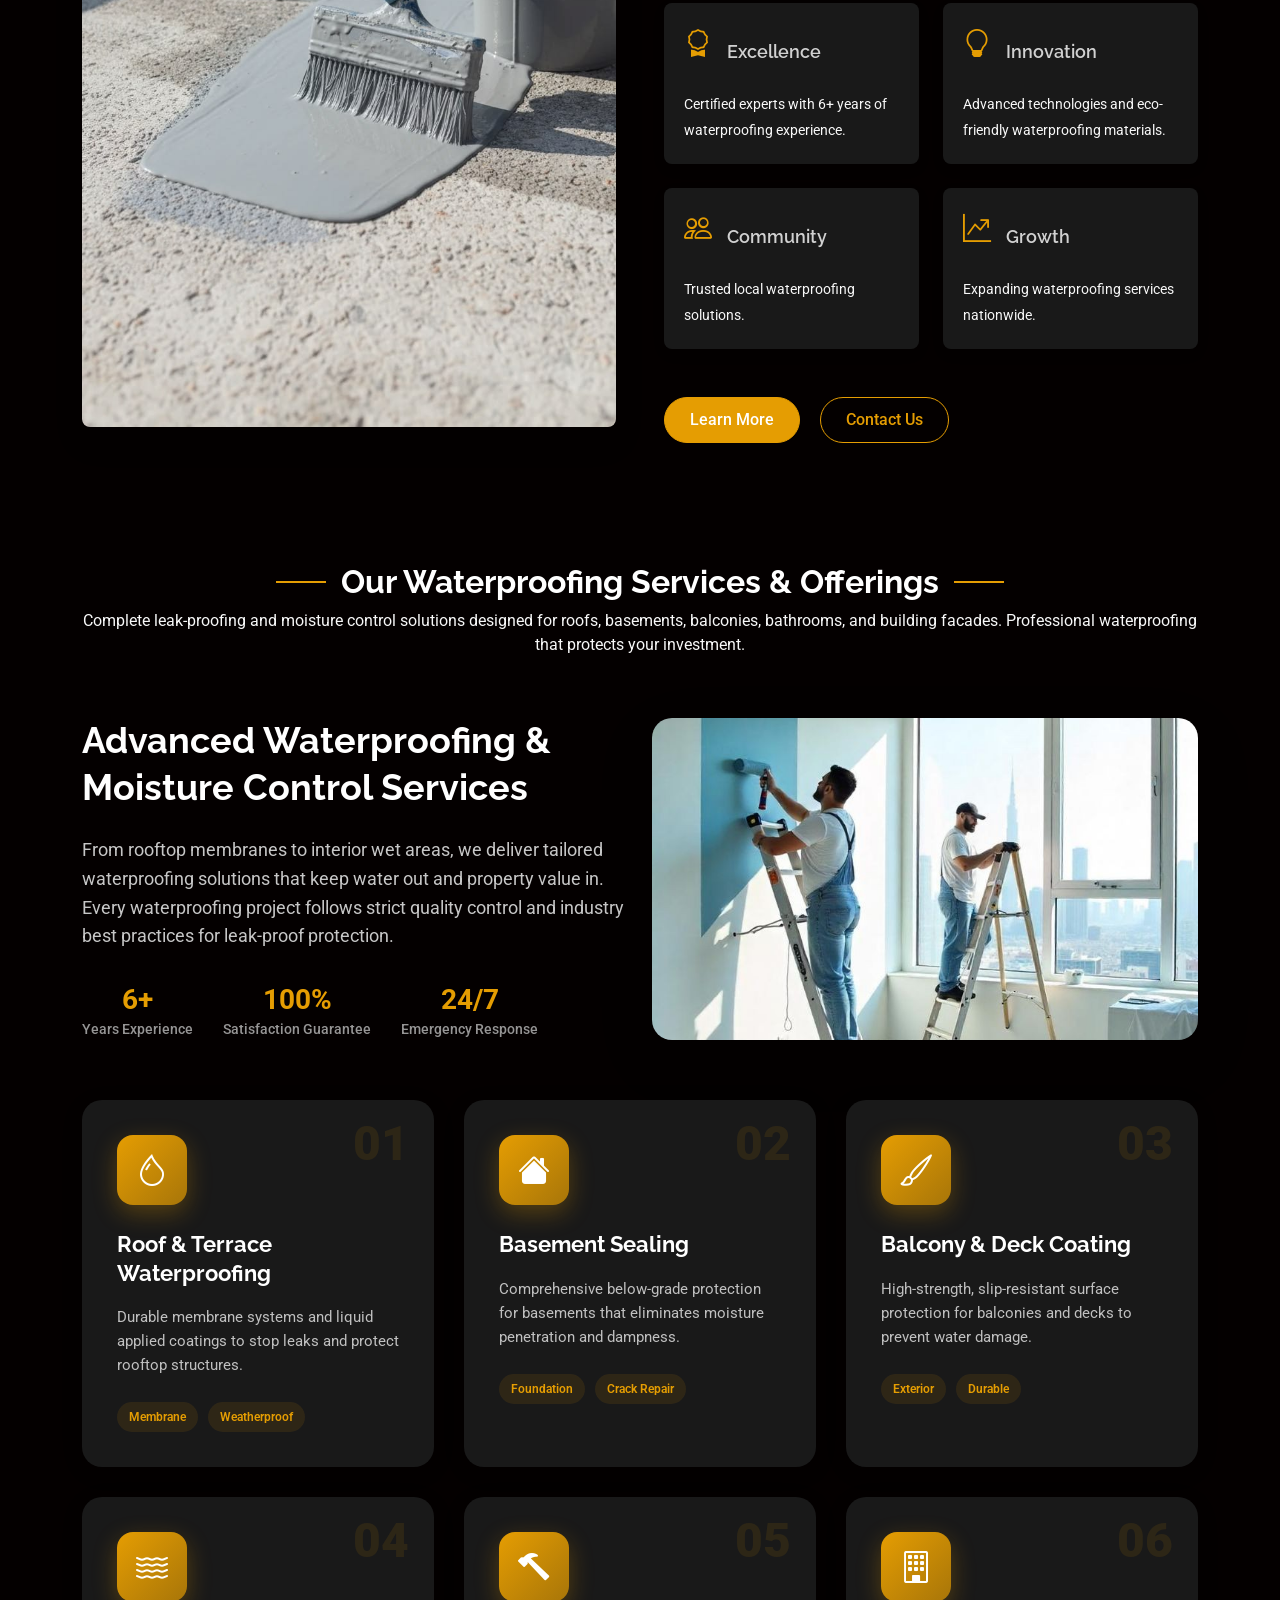
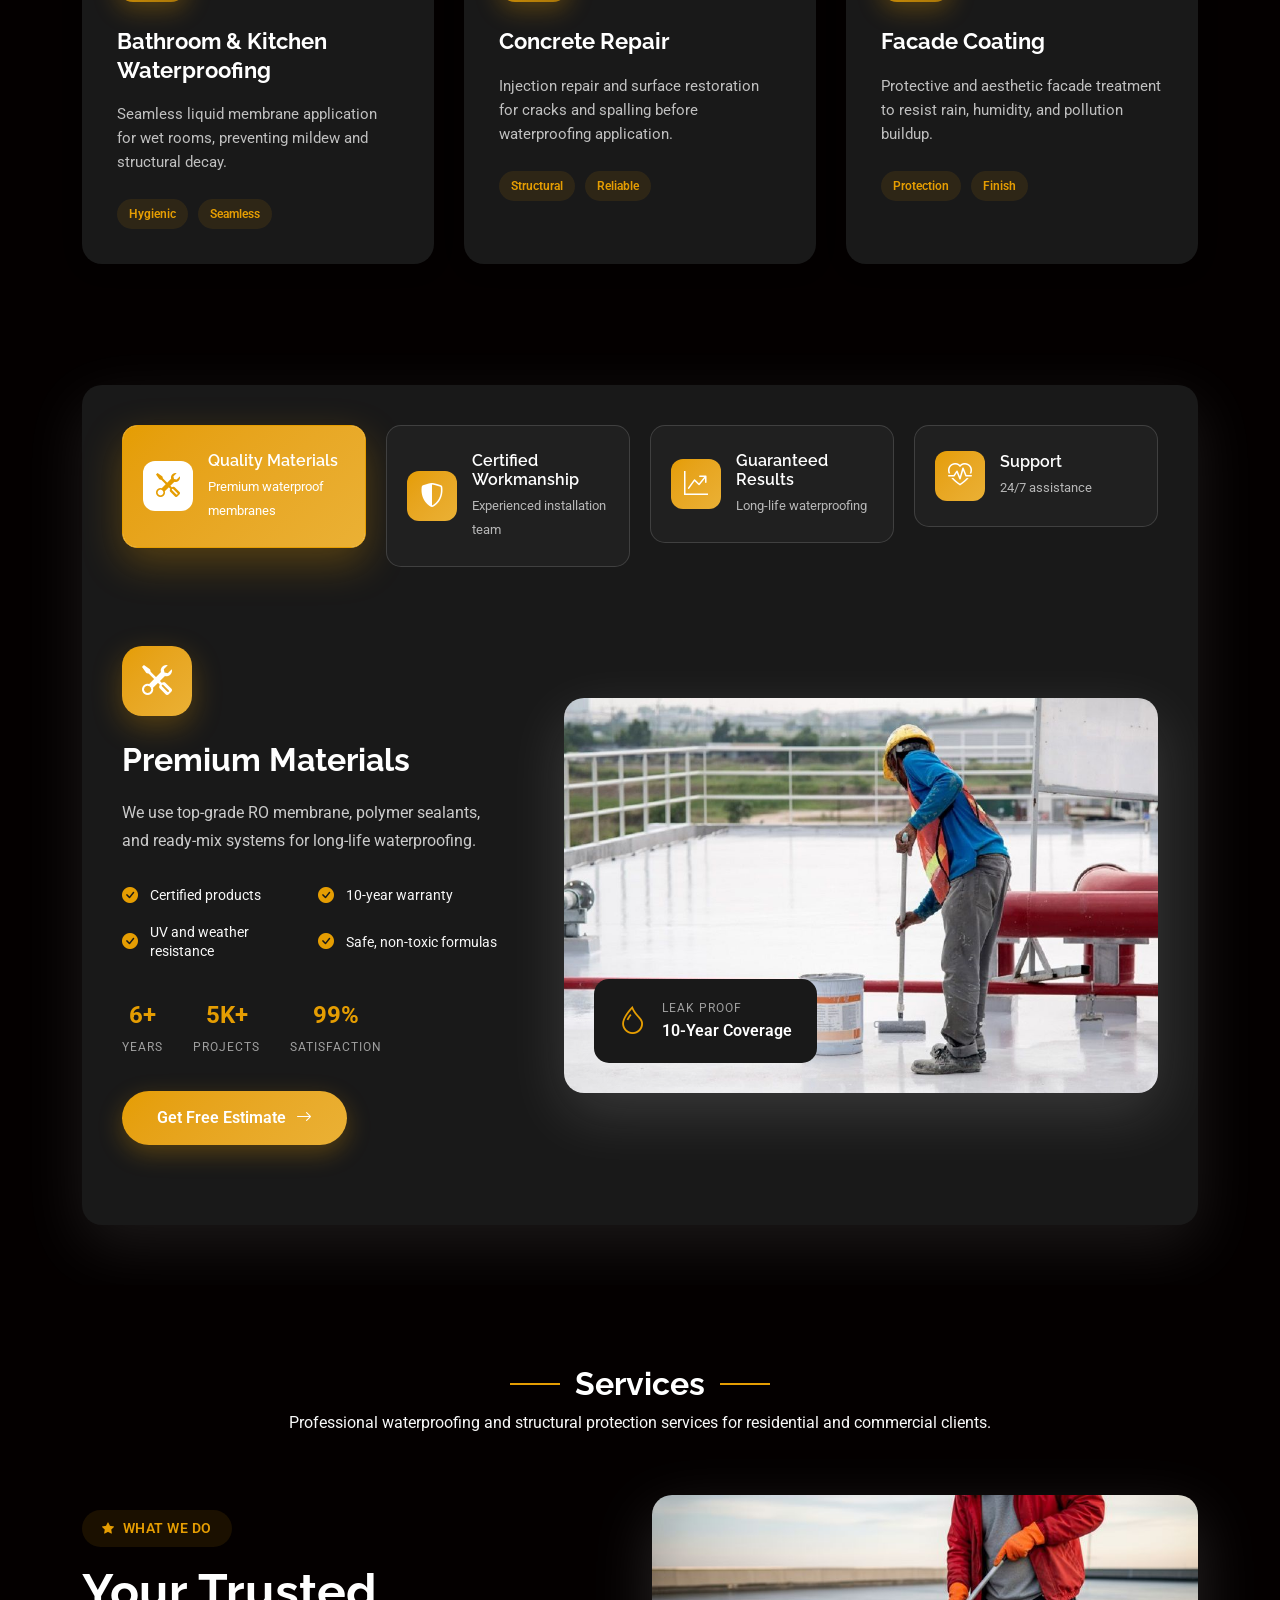
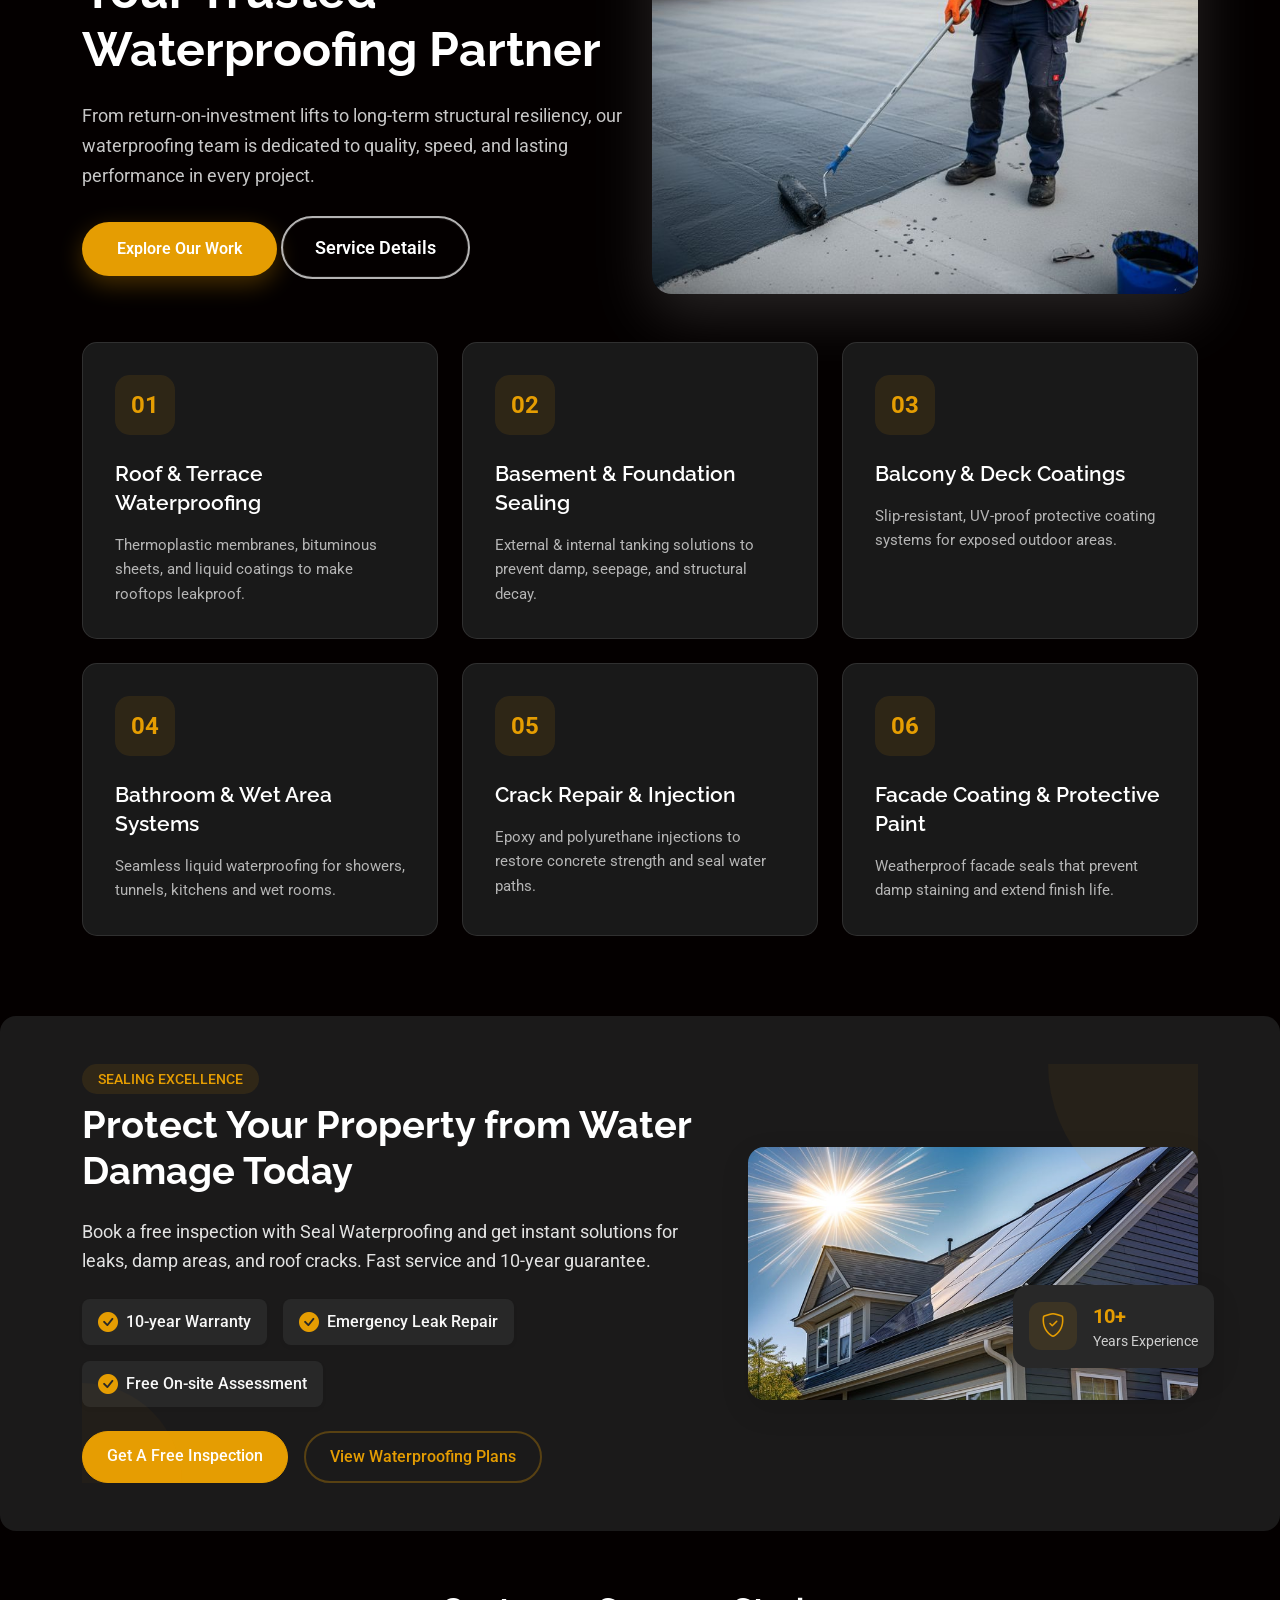
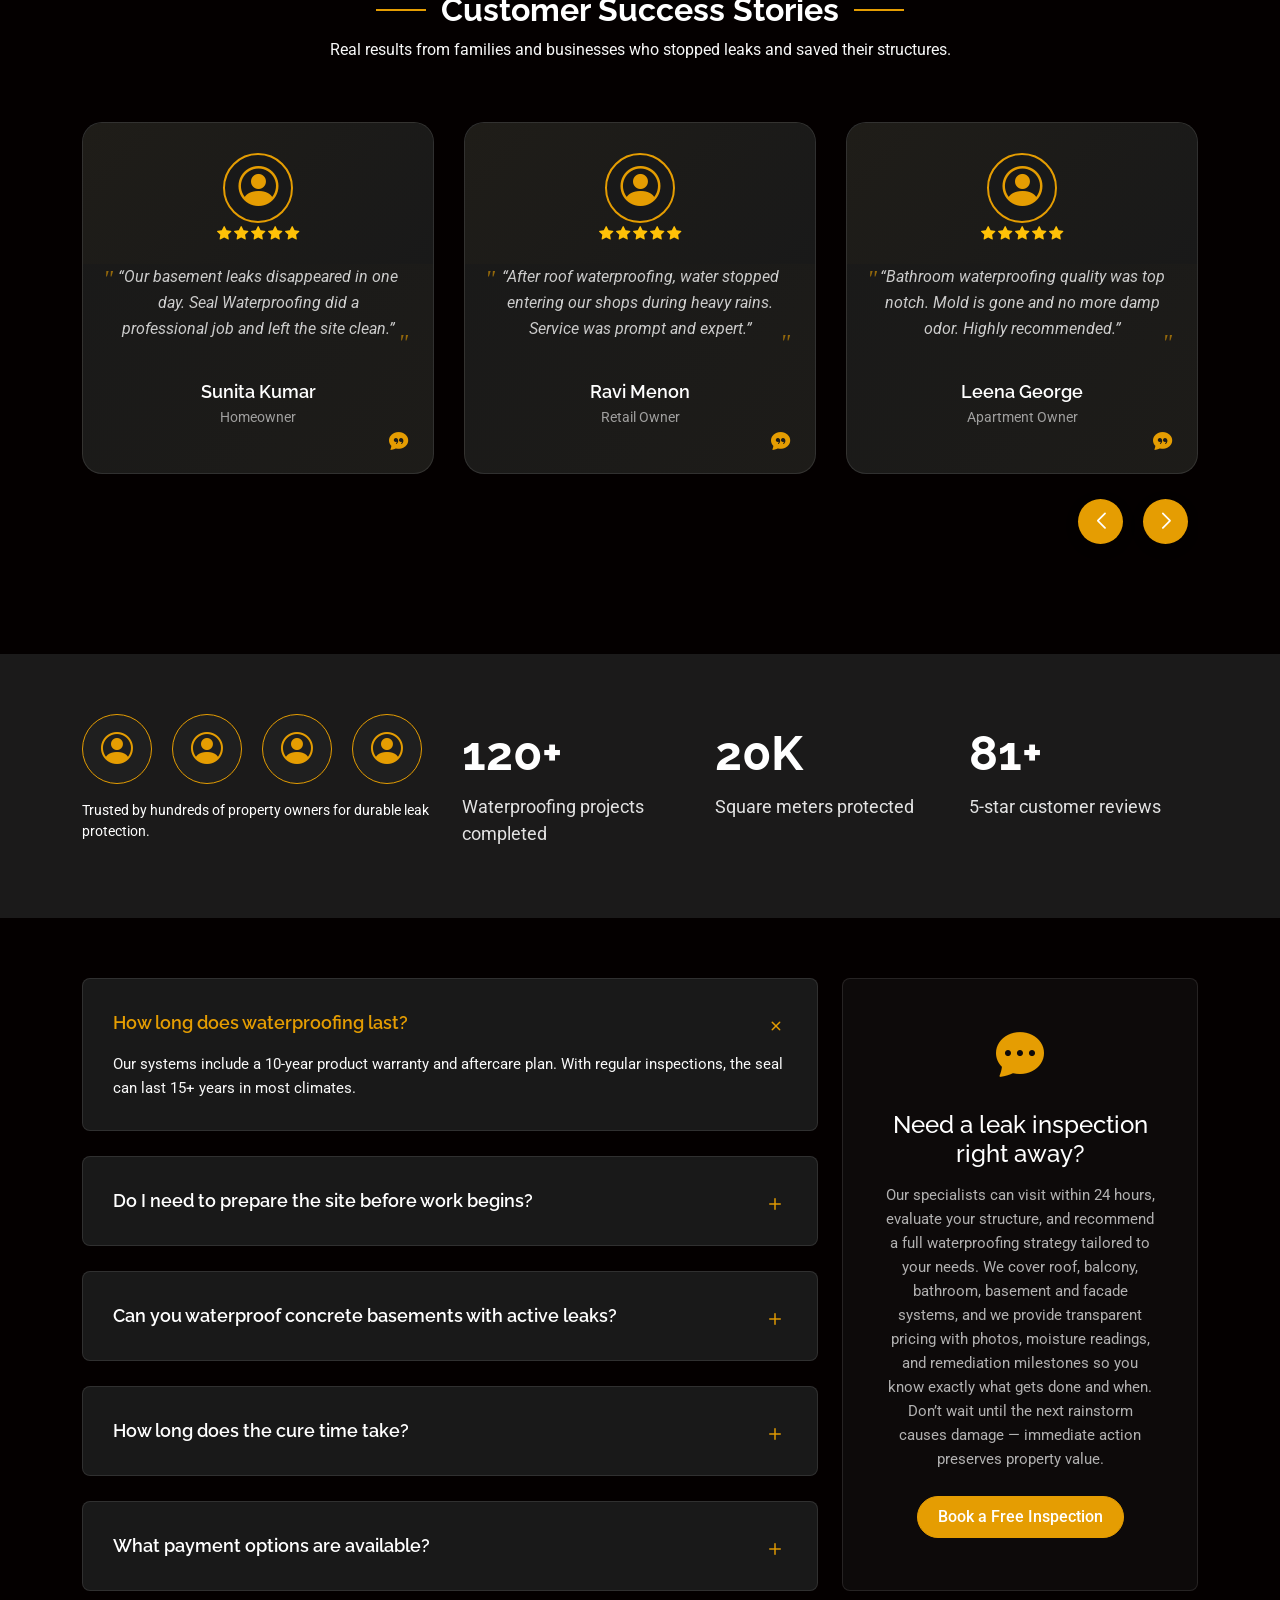
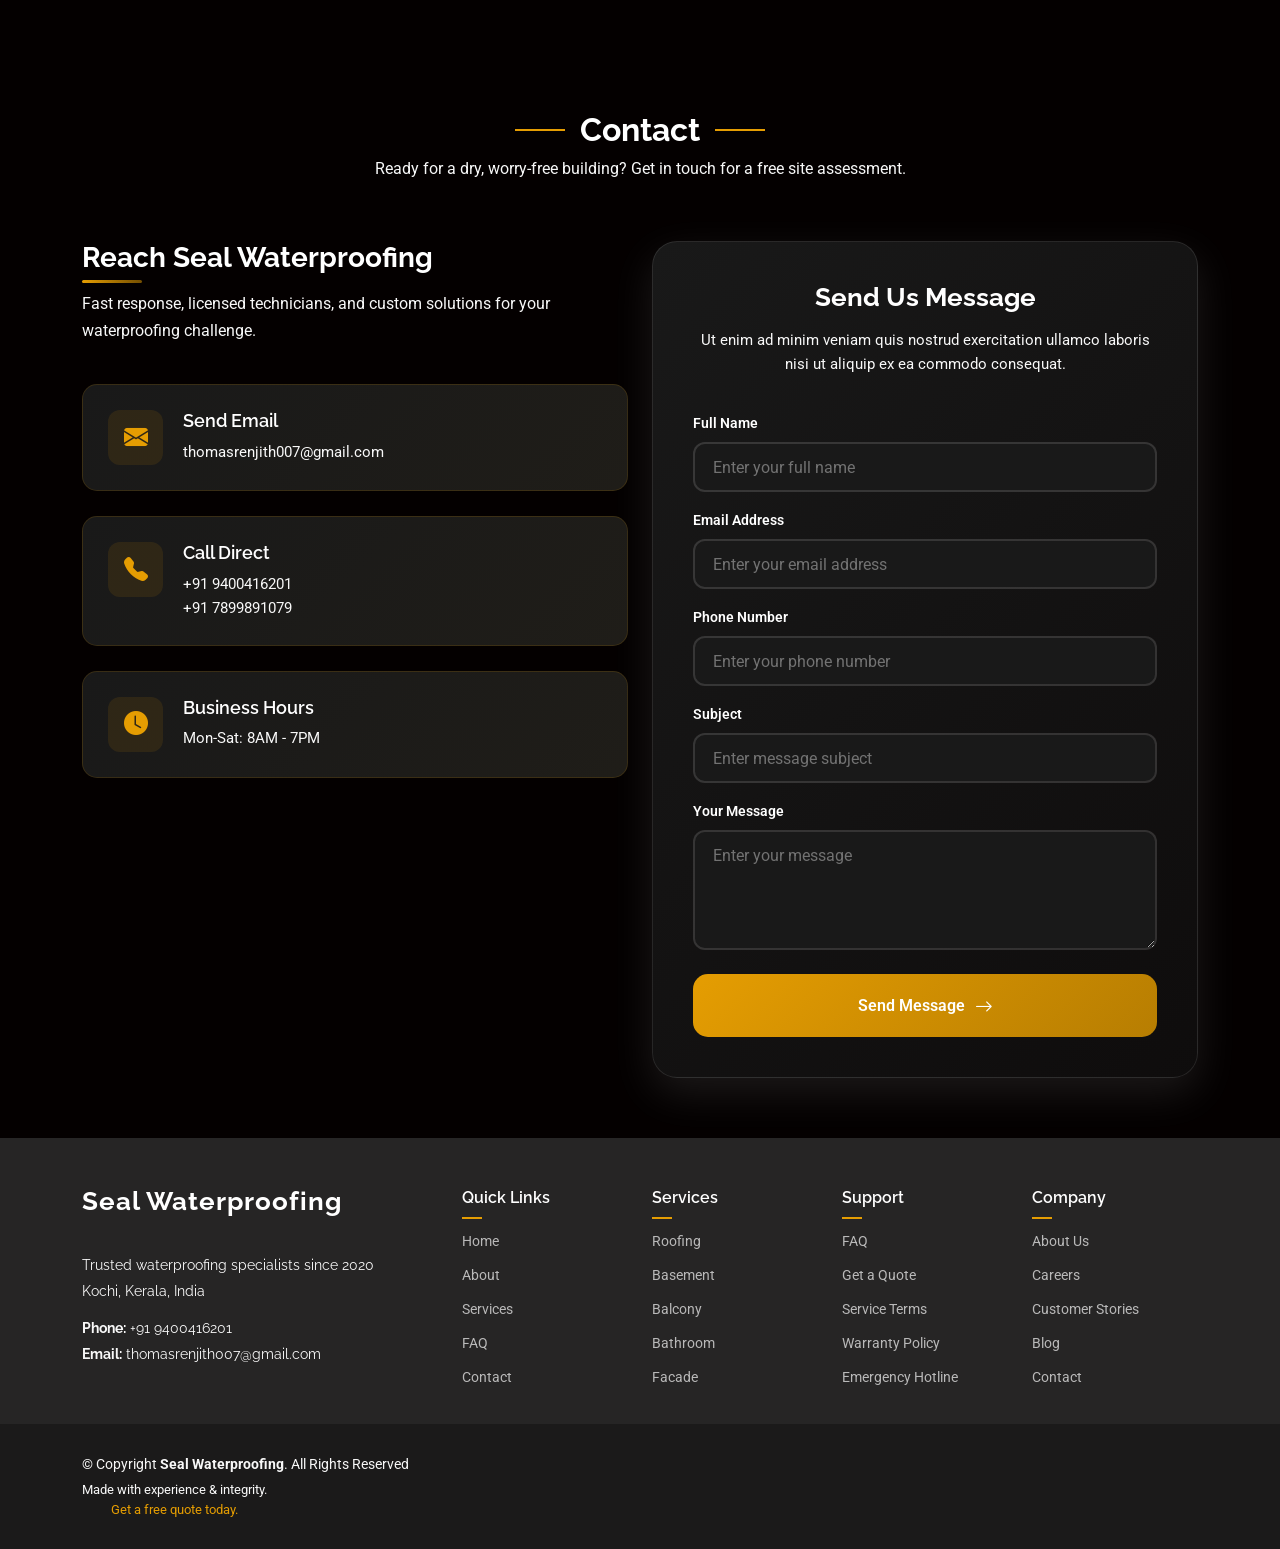
==== commit 1724cb8d: "first editsss" ====
--- a/index.html
+++ b/index.html
@@ -253,7 +253,7 @@
                         <i class="bi bi-award" style="font-size: 28px;"></i>
                         <h5 style="margin: 0;">Excellence</h5>
                       </div>
-                      <p>Certified experts with 10+ years of waterproofing experience.</p>
+                      <p>Certified experts with 6+ years of waterproofing experience.</p>
                     </div>
                   </div>
                   <div class="col-md-6">
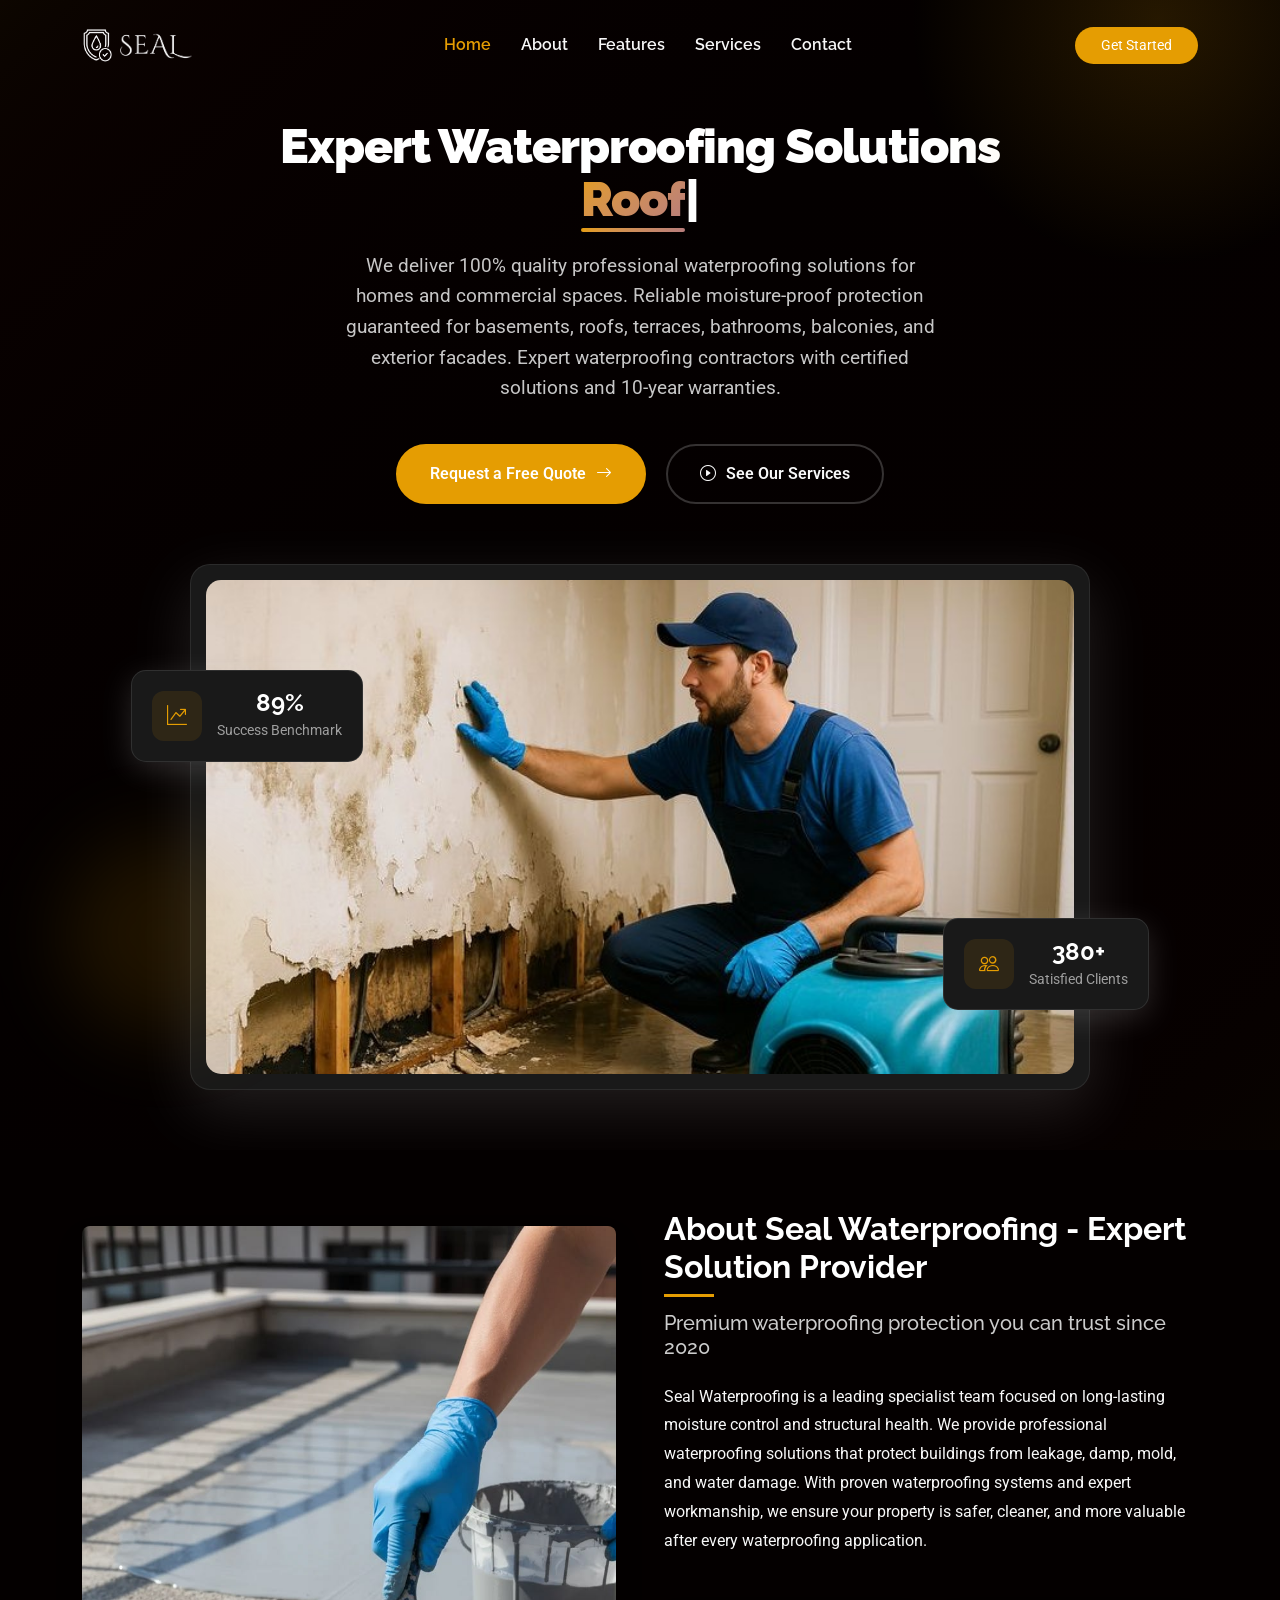
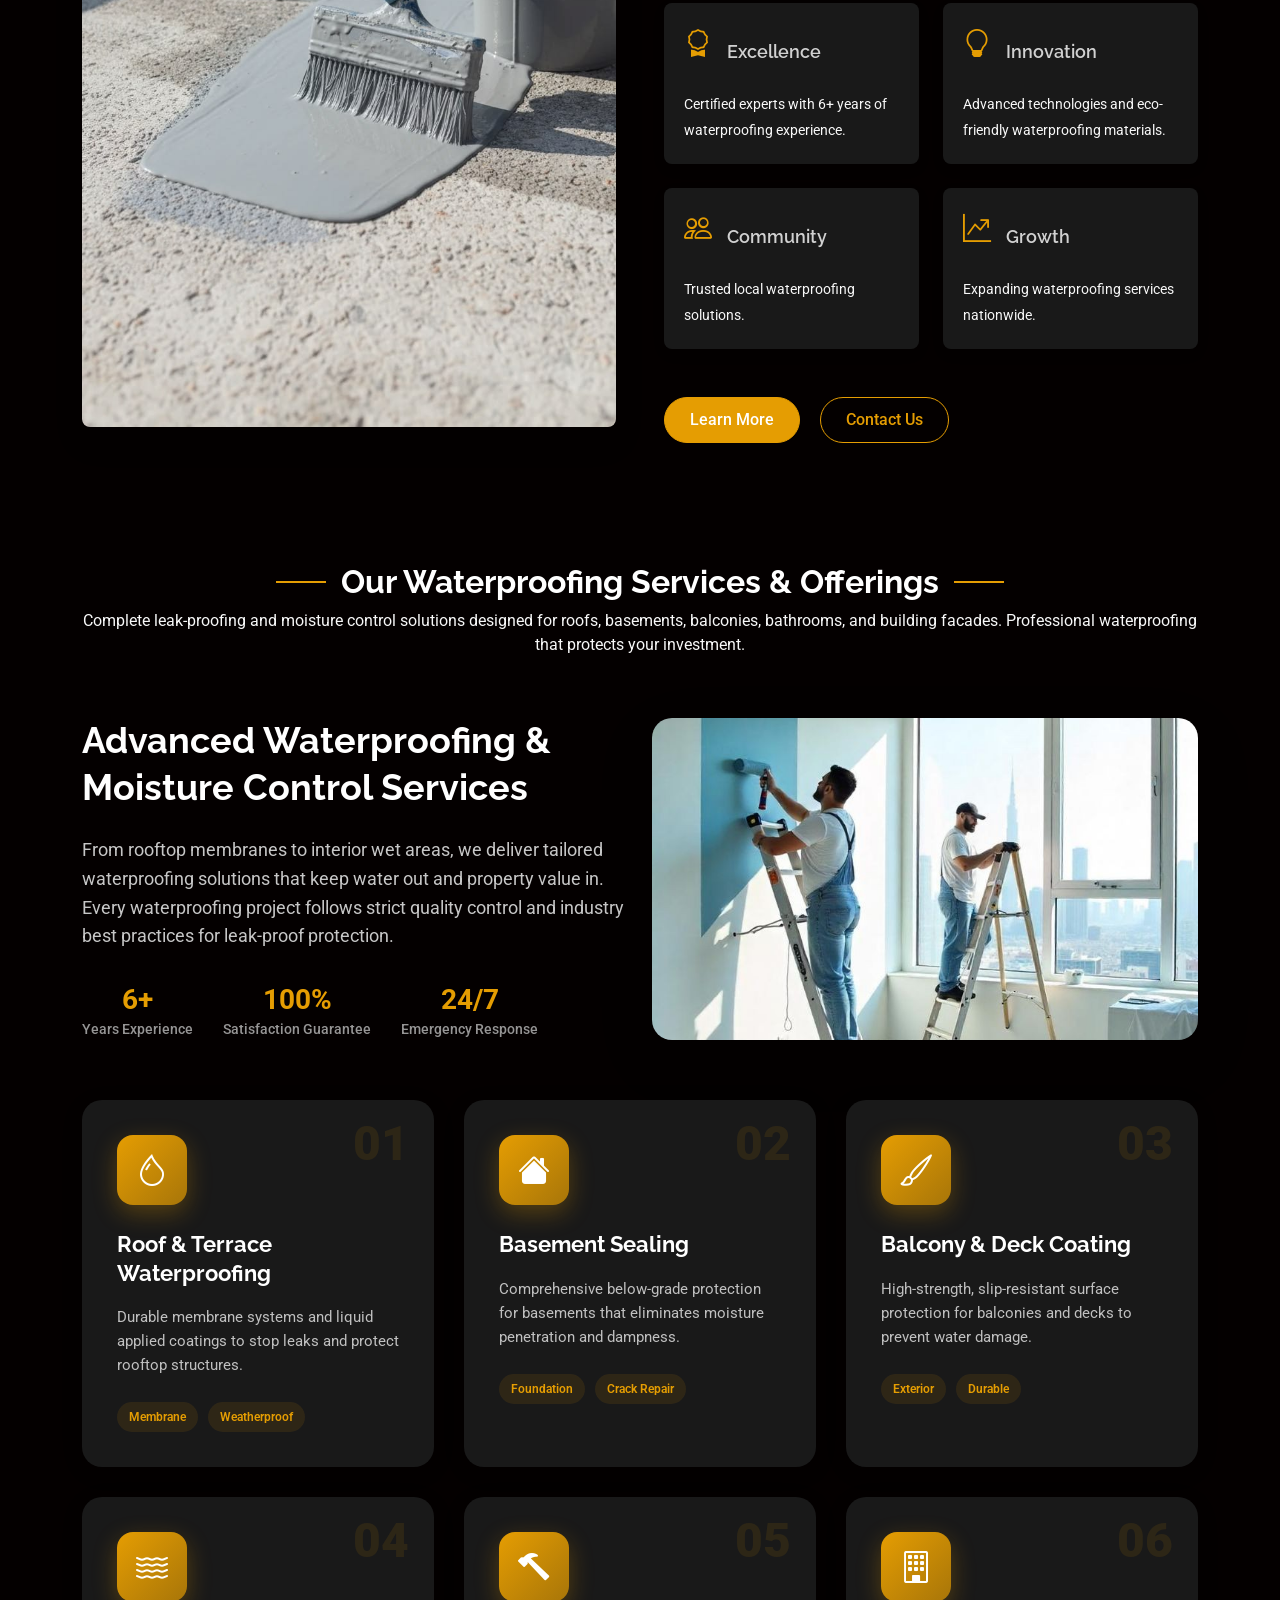
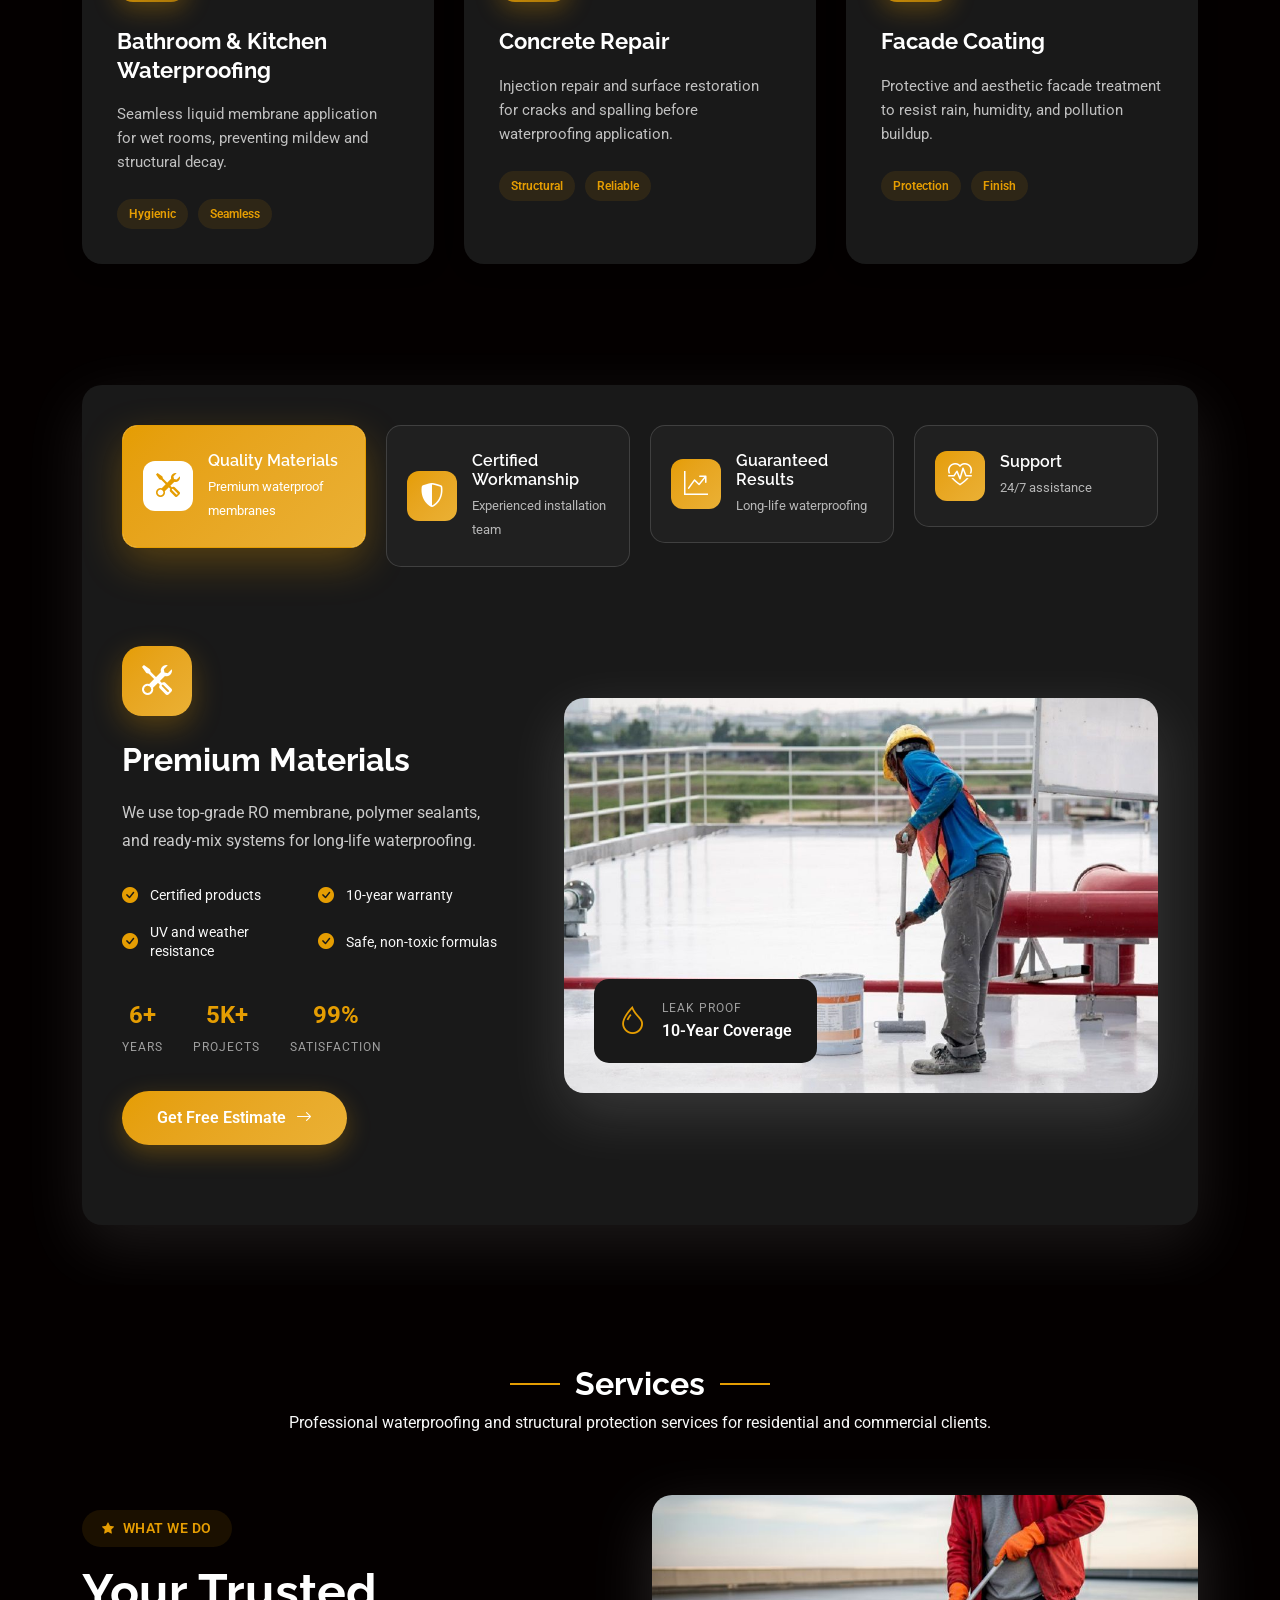
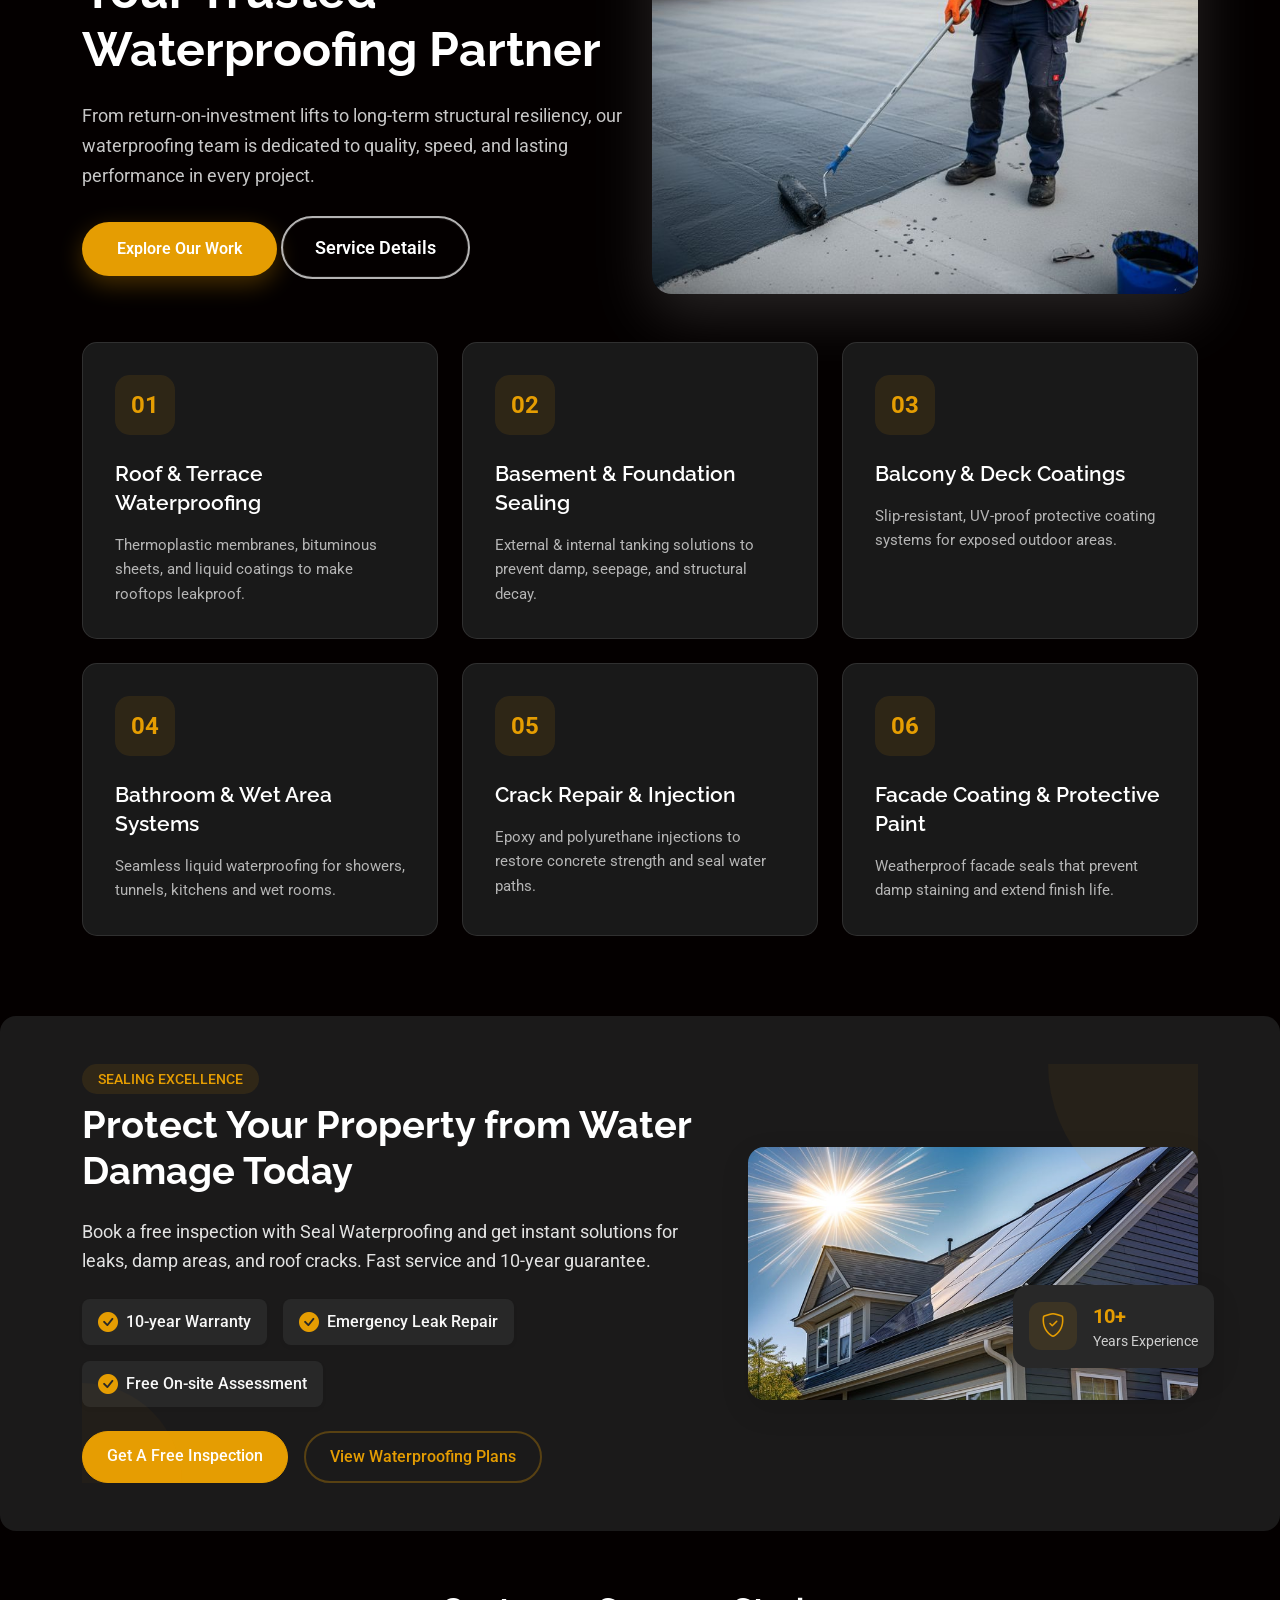
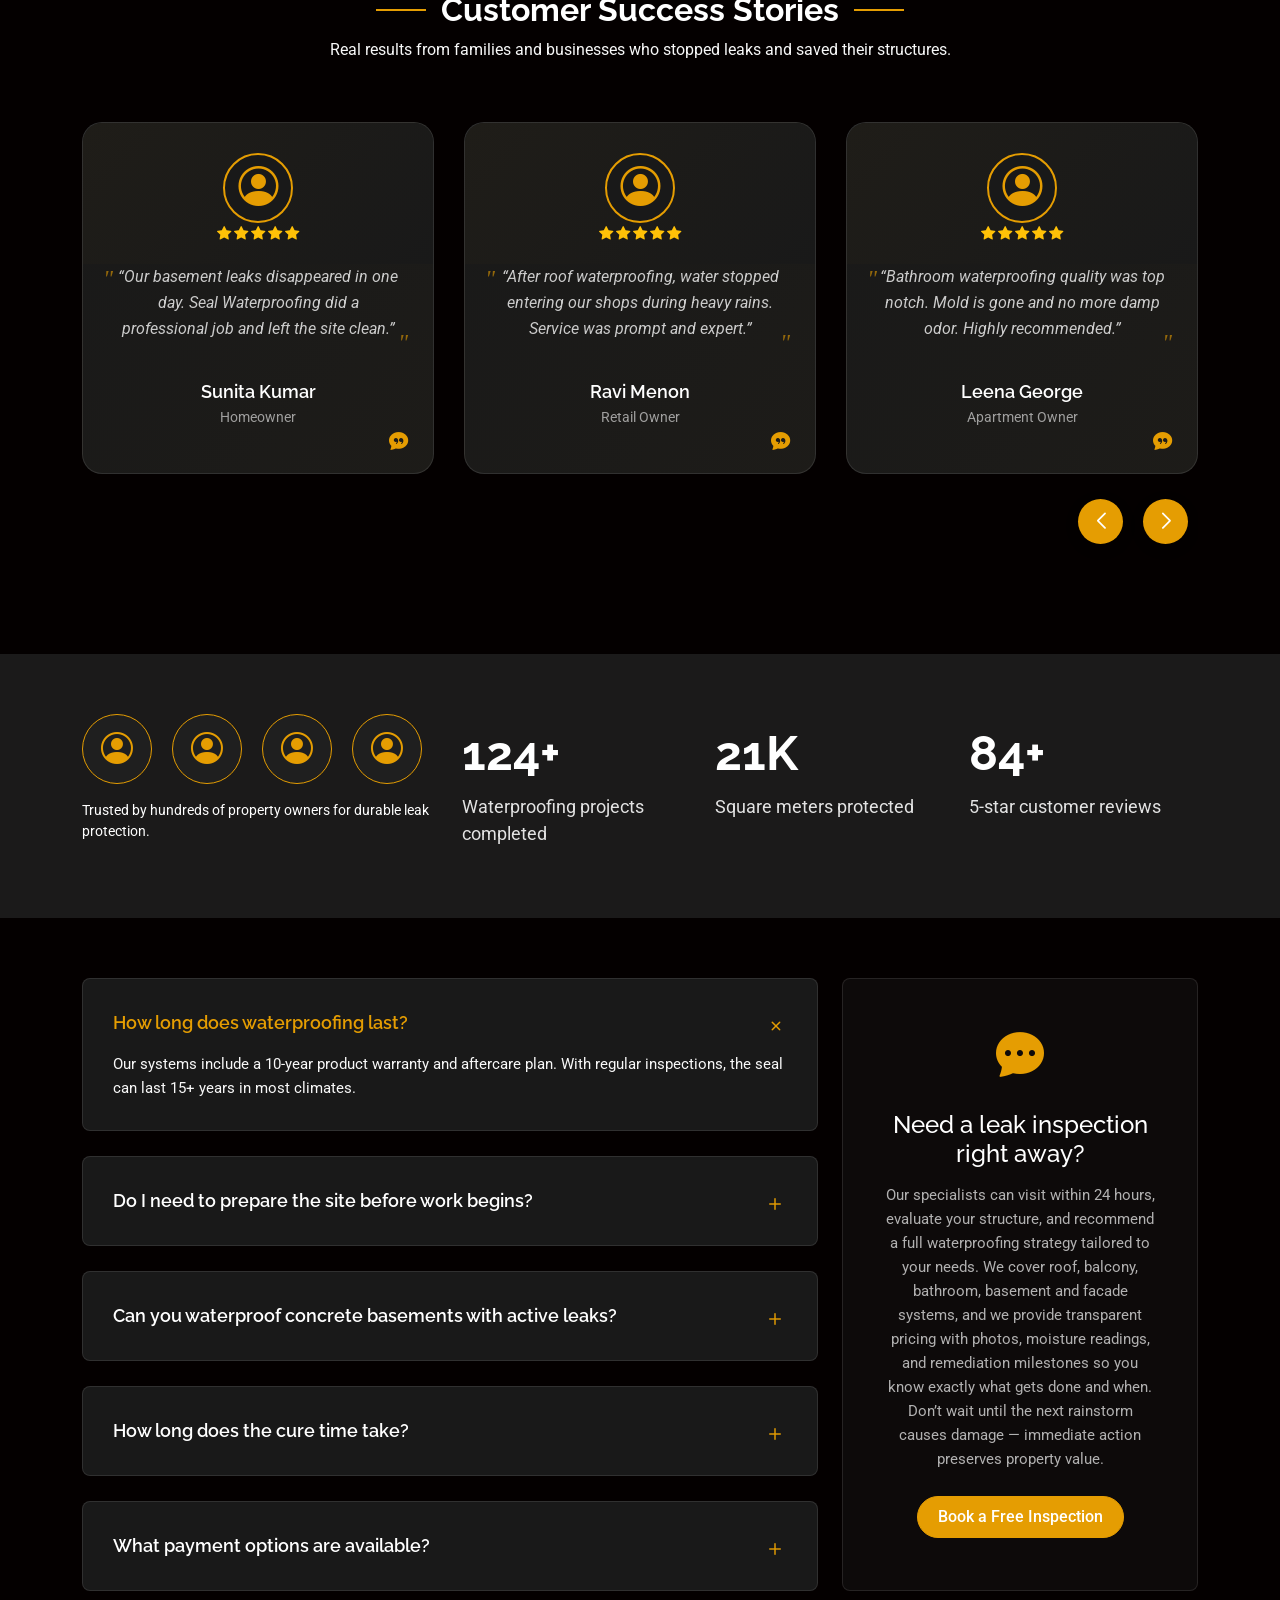
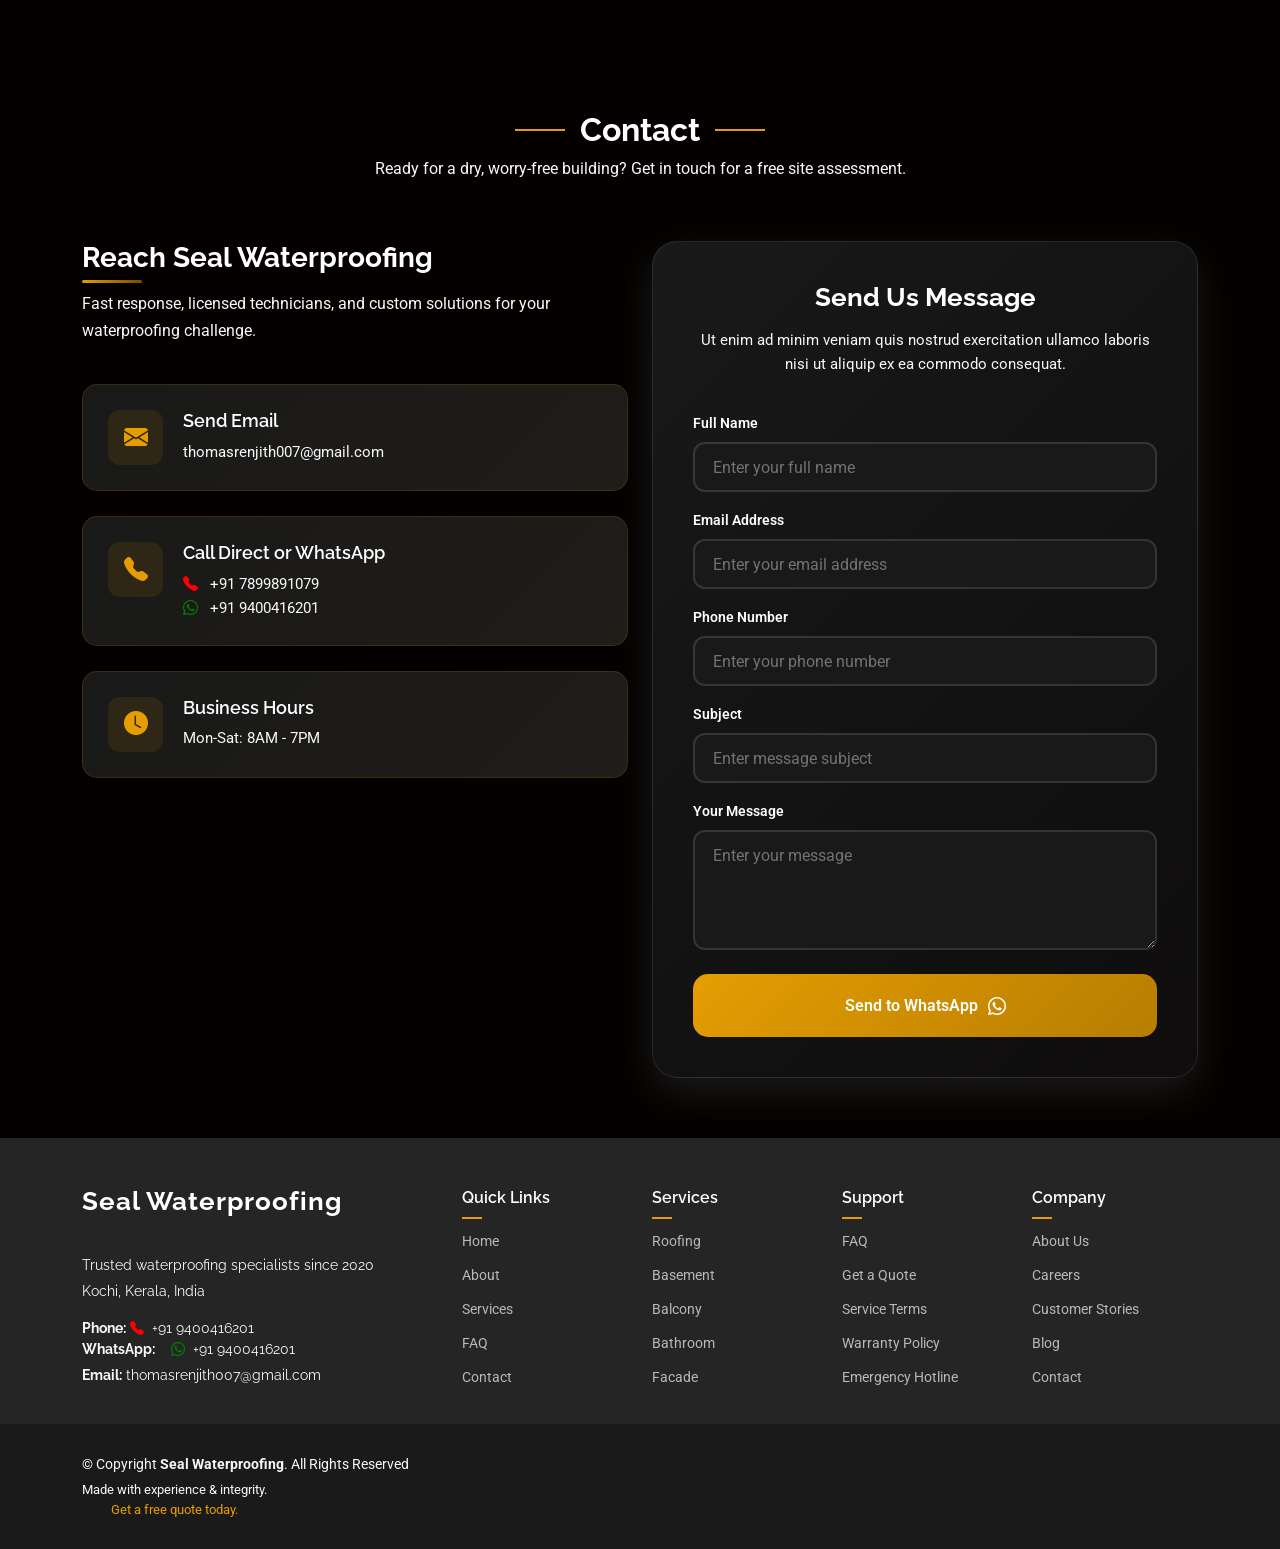
==== commit 05aac1ee: "first editssss" ====
--- a/index.html
+++ b/index.html
@@ -5,55 +5,58 @@
   <meta charset="utf-8">
   <meta content="width=device-width, initial-scale=1.0" name="viewport">
   <title>Professional Waterproofing Solutions | Seal Waterproofing Services</title>
-  <meta name="description" content="Expert waterproofing services for basements, roofs, balconies & facades. 185+ projects completed, 100% quality assurance. Get certified waterproofing protection today.">
-  <meta name="keywords" content="waterproofing, basement waterproofing, roof waterproofing, waterproof solutions, facade waterproofing, balcony waterproofing, moisture control, structural protection, certified waterproofing, professional waterproofing services">
+  <meta name="description"
+    content="Expert waterproofing services for basements, roofs, balconies & facades. 185+ projects completed, 100% quality assurance. Get certified waterproofing protection today.">
+  <meta name="keywords"
+    content="waterproofing, basement waterproofing, roof waterproofing, waterproof solutions, facade waterproofing, balcony waterproofing, moisture control, structural protection, certified waterproofing, professional waterproofing services">
   <meta name="author" content="Seal Waterproofing">
   <meta name="robots" content="index, follow">
   <meta name="language" content="English">
   <canonical href="https://sealwaterproofingsolution.com/index.html">
-  
-  <!-- Open Graph / Social Media Tags -->
-  <meta property="og:type" content="website">
-  <meta property="og:url" content="https://sealwaterproofing.com">
-  <meta property="og:title" content="Professional Waterproofing Solutions | Seal Waterproofing">
-  <meta property="og:description" content="Expert waterproofing services protecting 185+ projects. Basements, roofs, balconies & more.">
-  <meta property="og:image" content="https://sealwaterproofingsolution.com/assets/img/og-image.jpg">
-  <meta property="og:site_name" content="Seal Waterproofing">
-  
-  <!-- Twitter/X Tags -->
-  <meta property="twitter:card" content="summary_large_image">
-  <meta property="twitter:url" content="https://sealwaterproofingsolution.com">
-  <meta property="twitter:title" content="Professional Waterproofing Solutions | Seal Waterproofing">
-  <meta property="twitter:description" content="Expert waterproofing services protecting 185+ projects.">
-  <meta property="twitter:image" content="https://sealwaterproofingsolution.com/assets/img/og-image.jpg">
-  
-  <!-- Additional SEO Tags -->
-  <meta name="viewport" content="width=device-width, initial-scale=1, maximum-scale=5">
-  <meta name="theme-color" content="#0d6efd">
-
-  <!-- Favicons -->
-  <link href="assets/img/favicon.png" rel="icon">
-  <link href="assets/img/apple-touch-icon.png" rel="apple-touch-icon">
-
-  <!-- Fonts -->
-  <link href="https://fonts.googleapis.com" rel="preconnect">
-  <link href="https://fonts.gstatic.com" rel="preconnect" crossorigin>
-  <link
-    href="https://fonts.googleapis.com/css2?family=Roboto:ital,wght@0,100;0,300;0,400;0,500;0,700;0,900;1,100;1,300;1,400;1,500;1,700;1,900&family=Raleway:ital,wght@0,100;0,200;0,300;0,400;0,500;0,600;0,700;0,800;0,900;1,100;1,200;1,300;1,400;1,500;1,600;1,700;1,800;1,900&display=swap"
-    rel="stylesheet">
-
-  <!-- Vendor CSS Files -->
-  <link href="assets/vendor/bootstrap/css/bootstrap.min.css" rel="stylesheet">
-  <link href="assets/vendor/bootstrap-icons/bootstrap-icons.css" rel="stylesheet">
-  <link href="assets/vendor/aos/aos.css" rel="stylesheet">
-  <link href="assets/vendor/glightbox/css/glightbox.min.css" rel="stylesheet">
-  <link href="assets/vendor/swiper/swiper-bundle.min.css" rel="stylesheet">
-
-  <!-- Main CSS File -->
-  <link href="assets/css/main.css" rel="stylesheet">
-
-  <!-- Schema.org Structured Data -->
-  <script type="application/ld+json">
+
+    <!-- Open Graph / Social Media Tags -->
+    <meta property="og:type" content="website">
+    <meta property="og:url" content="https://sealwaterproofing.com">
+    <meta property="og:title" content="Professional Waterproofing Solutions | Seal Waterproofing">
+    <meta property="og:description"
+      content="Expert waterproofing services protecting 185+ projects. Basements, roofs, balconies & more.">
+    <meta property="og:image" content="https://sealwaterproofingsolution.com/assets/img/og-image.jpg">
+    <meta property="og:site_name" content="Seal Waterproofing">
+
+    <!-- Twitter/X Tags -->
+    <meta property="twitter:card" content="summary_large_image">
+    <meta property="twitter:url" content="https://sealwaterproofingsolution.com">
+    <meta property="twitter:title" content="Professional Waterproofing Solutions | Seal Waterproofing">
+    <meta property="twitter:description" content="Expert waterproofing services protecting 185+ projects.">
+    <meta property="twitter:image" content="https://sealwaterproofingsolution.com/assets/img/og-image.jpg">
+
+    <!-- Additional SEO Tags -->
+    <meta name="viewport" content="width=device-width, initial-scale=1, maximum-scale=5">
+    <meta name="theme-color" content="#0d6efd">
+
+    <!-- Favicons -->
+    <link href="assets/img/favicon.png" rel="icon">
+    <link href="assets/img/apple-touch-icon.png" rel="apple-touch-icon">
+
+    <!-- Fonts -->
+    <link href="https://fonts.googleapis.com" rel="preconnect">
+    <link href="https://fonts.gstatic.com" rel="preconnect" crossorigin>
+    <link
+      href="https://fonts.googleapis.com/css2?family=Roboto:ital,wght@0,100;0,300;0,400;0,500;0,700;0,900;1,100;1,300;1,400;1,500;1,700;1,900&family=Raleway:ital,wght@0,100;0,200;0,300;0,400;0,500;0,600;0,700;0,800;0,900;1,100;1,200;1,300;1,400;1,500;1,600;1,700;1,800;1,900&display=swap"
+      rel="stylesheet">
+
+    <!-- Vendor CSS Files -->
+    <link href="assets/vendor/bootstrap/css/bootstrap.min.css" rel="stylesheet">
+    <link href="assets/vendor/bootstrap-icons/bootstrap-icons.css" rel="stylesheet">
+    <link href="assets/vendor/aos/aos.css" rel="stylesheet">
+    <link href="assets/vendor/glightbox/css/glightbox.min.css" rel="stylesheet">
+    <link href="assets/vendor/swiper/swiper-bundle.min.css" rel="stylesheet">
+
+    <!-- Main CSS File -->
+    <link href="assets/css/main.css" rel="stylesheet">
+
+    <!-- Schema.org Structured Data -->
+    <script type="application/ld+json">
   {
     "@context": "https://schema.org",
     "@type": "LocalBusiness",
@@ -84,8 +87,8 @@
   }
   </script>
 
-  <!-- FAQ Schema.org Structured Data -->
-  <script type="application/ld+json">
+    <!-- FAQ Schema.org Structured Data -->
+    <script type="application/ld+json">
   {
     "@context": "https://schema.org",
     "@type": "FAQPage",
@@ -178,7 +181,9 @@
             </h1>
 
             <p class="hero-description" data-aos="fade-up" data-aos-delay="300">
-              We deliver 100% quality professional waterproofing solutions for homes and commercial spaces. Reliable moisture-proof protection guaranteed for basements, roofs, terraces, bathrooms, balconies, and exterior facades. Expert waterproofing contractors with certified solutions and 10-year warranties.
+              We deliver 100% quality professional waterproofing solutions for homes and commercial spaces. Reliable
+              moisture-proof protection guaranteed for basements, roofs, terraces, bathrooms, balconies, and exterior
+              facades. Expert waterproofing contractors with certified solutions and 10-year warranties.
             </p>
 
             <div class="hero-actions" data-aos="fade-up" data-aos-delay="400">
@@ -194,7 +199,8 @@
 
             <div class="hero-image-showcase" data-aos="fade-up" data-aos-delay="500">
               <div class="image-wrapper">
-                <img src="assets/img/2.jpg" class="img-fluid" alt="Professional waterproofing services and solutions for residential and commercial buildings">
+                <img src="assets/img/2.jpg" class="img-fluid"
+                  alt="Professional waterproofing services and solutions for residential and commercial buildings">
                 <div class="floating-card card-1" data-aos="fade-right" data-aos-delay="600">
                   <div class="card-content">
                     <div class="card-icon">
@@ -234,7 +240,8 @@
         <div class="row align-items-center justify-content-between g-lg-5">
           <div class="col-lg-6" data-aos="fade-right" data-aos-delay="200">
             <div class="image-wrapper">
-              <img src="assets/img/8.jpg" class="img-fluid rounded" alt="Seal Waterproofing team with certified waterproofing experts providing moisture control solutions">
+              <img src="assets/img/8.jpg" class="img-fluid rounded"
+                alt="Seal Waterproofing team with certified waterproofing experts providing moisture control solutions">
             </div>
           </div>
 
@@ -243,7 +250,10 @@
               <h2 class="mb-4">About Seal Waterproofing - Expert Solution Provider</h2>
               <h5 class="mb-4">Premium waterproofing protection you can trust since 2020</h5>
 
-              <p>Seal Waterproofing is a leading specialist team focused on long-lasting moisture control and structural health. We provide professional waterproofing solutions that protect buildings from leakage, damp, mold, and water damage. With proven waterproofing systems and expert workmanship, we ensure your property is safer, cleaner, and more valuable after every waterproofing application.</p>
+              <p>Seal Waterproofing is a leading specialist team focused on long-lasting moisture control and structural
+                health. We provide professional waterproofing solutions that protect buildings from leakage, damp, mold,
+                and water damage. With proven waterproofing systems and expert workmanship, we ensure your property is
+                safer, cleaner, and more valuable after every waterproofing application.</p>
 
               <div class="features-list mt-5" data-aos="fade-up" data-aos-delay="400">
                 <div class="row g-4">
@@ -304,7 +314,8 @@
       <!-- Section Title -->
       <div class="container section-title" data-aos="fade-up">
         <h2>Our Waterproofing Services & Offerings</h2>
-        <p>Complete leak-proofing and moisture control solutions designed for roofs, basements, balconies, bathrooms, and building facades. Professional waterproofing that protects your investment.
+        <p>Complete leak-proofing and moisture control solutions designed for roofs, basements, balconies, bathrooms,
+          and building facades. Professional waterproofing that protects your investment.
         </p>
       </div><!-- End Section Title -->
 
@@ -314,7 +325,9 @@
           <div class="col-lg-6" data-aos="fade-right" data-aos-delay="150">
             <div class="intro-content">
               <h2>Advanced Waterproofing & Moisture Control Services</h2>
-              <p>From rooftop membranes to interior wet areas, we deliver tailored waterproofing solutions that keep water out and property value in. Every waterproofing project follows strict quality control and industry best practices for leak-proof protection.</p>
+              <p>From rooftop membranes to interior wet areas, we deliver tailored waterproofing solutions that keep
+                water out and property value in. Every waterproofing project follows strict quality control and industry
+                best practices for leak-proof protection.</p>
               <div class="feature-stats">
                 <div class="stat-item">
                   <span class="stat-number">6+</span>
@@ -333,7 +346,8 @@
           </div>
           <div class="col-lg-6" data-aos="fade-left" data-aos-delay="200">
             <div class="intro-image">
-              <img src="assets/img/6.jpg" alt="Advanced waterproofing solutions for roofs, basements and building protection" class="img-fluid">
+              <img src="assets/img/6.jpg"
+                alt="Advanced waterproofing solutions for roofs, basements and building protection" class="img-fluid">
             </div>
           </div>
         </div>
@@ -553,7 +567,8 @@
                 <div class="col-lg-7">
                   <div class="visual-content">
                     <div class="main-image">
-                      <img src="assets/img/9.jpg" alt="Expert waterproofing inspection and moisture detection services" class="img-fluid">
+                      <img src="assets/img/9.jpg" alt="Expert waterproofing inspection and moisture detection services"
+                        class="img-fluid">
                       <div class="floating-card">
                         <i class="bi bi-droplet"></i>
                         <div class="card-content">
@@ -621,7 +636,9 @@
                 <div class="col-lg-7">
                   <div class="visual-content">
                     <div class="main-image">
-                      <img src="assets/img/features/features-2.webp" alt="Basement waterproofing solutions protecting against leaks and moisture damage" class="img-fluid">
+                      <img src="assets/img/features/features-2.webp"
+                        alt="Basement waterproofing solutions protecting against leaks and moisture damage"
+                        class="img-fluid">
                       <div class="floating-card">
                         <i class="bi bi-check-circle"></i>
                         <div class="card-content">
@@ -689,7 +706,8 @@
                 <div class="col-lg-7">
                   <div class="visual-content">
                     <div class="main-image">
-                      <img src="assets/img/features/features-6.webp" alt="Roof waterproofing and terrace protection systems" class="img-fluid">
+                      <img src="assets/img/features/features-6.webp"
+                        alt="Roof waterproofing and terrace protection systems" class="img-fluid">
                       <div class="floating-card">
                         <i class="bi bi-clock-history"></i>
                         <div class="card-content">
@@ -757,7 +775,8 @@
                 <div class="col-lg-7">
                   <div class="visual-content">
                     <div class="main-image">
-                      <img src="assets/img/features/features-1.webp" alt="Balcony waterproofing and facade protection" class="img-fluid">
+                      <img src="assets/img/features/features-1.webp" alt="Balcony waterproofing and facade protection"
+                        class="img-fluid">
                       <div class="floating-card">
                         <i class="bi bi-headset"></i>
                         <div class="card-content">
@@ -813,7 +832,8 @@
           </div>
           <div class="col-lg-6">
             <div class="hero-visual" data-aos="fade-left" data-aos-delay="150">
-              <img src="assets/img/10.jpg" alt="Professional waterproofing services including sealing and coating applications" class="img-fluid">
+              <img src="assets/img/10.jpg"
+                alt="Professional waterproofing services including sealing and coating applications" class="img-fluid">
             </div>
           </div>
         </div>
@@ -1324,9 +1344,22 @@
                     <i class="bi bi-telephone-fill"></i>
                   </div>
                   <div class="info-content">
-                    <h5>Call Direct</h5>
-                    <p>+91 9400416201</p>
-                    <p>+91 7899891079</p>
+                    <h5>Call Direct or WhatsApp</h5>
+
+                    <p>
+                      <i class="bi bi-telephone-fill me-2" style="color: red;"></i>
+                      <a href="tel:+917899891079" style="text-decoration: none; color: inherit;">
+                        +91 7899891079
+                      </a>
+                    </p>
+
+                    <p>
+                      <i class="bi bi-whatsapp me-2" style="color: green;"></i>
+                      <a href="https://wa.me/919400416201?text=Hello%2C%20I%20would%20like%20to%20know%20more%20about%20your%20services%20and%20available%20solutions%20for%20my%20requirements."
+                        target="_blank" style="text-decoration: none; color: inherit;">
+                        +91 9400416201
+                      </a>
+                    </p>
                   </div>
                 </div>
 
@@ -1389,8 +1422,8 @@
                 </div>
 
                 <button type="submit" class="submit-btn">
-                  <span>Send Message</span>
-                  <i class="bi bi-arrow-right"></i>
+                  <span>Send to WhatsApp</span>
+                  <i class="bi bi-whatsapp"></i>
                 </button>
               </form>
             </div>
@@ -1413,7 +1446,20 @@
             <div class="footer-contact pt-3">
               <p>Trusted waterproofing specialists since 2020</p>
               <p>Kochi, Kerala, India</p>
-              <p class="mt-3"><strong>Phone:</strong> <span>+91 9400416201</span></p>
+              <p class="mt-3">
+                <strong>Phone:</strong>
+                <span>
+                  <a href="tel:+919400416201" style="text-decoration: none; color: inherit; margin-right: 12px;">
+                    <i class="bi bi-telephone-fill me-1" style="color: red;"></i> +91 9400416201
+                  </a>
+                  <br>
+                  <strong>WhatsApp:</strong>
+                  <a href="https://wa.me/919400416201?text=Hello%2C%20I%20would%20like%20to%20know%20more%20about%20your%20services%20and%20available%20solutions%20for%20my%20requirements."
+                    target="_blank" style="text-decoration: none; color: inherit; margin-left: 12px;">
+                    <i class="bi bi-whatsapp me-1" style="color: green;"></i> +91 9400416201
+                  </a>
+                </span>
+              </p>
               <p><strong>Email:</strong> <span>thomasrenjith007@gmail.com</span></p>
             </div>
           </div>
@@ -1498,6 +1544,35 @@
         <!-- Main JS File -->
         <script src="assets/js/main.js"></script>
 
+        <script>
+          document.addEventListener("DOMContentLoaded", function () {
+            const form = document.querySelector(".php-email-form");
+
+            form.addEventListener("submit", function (e) {
+              e.preventDefault();
+
+              const name = document.getElementById("contactName").value.trim();
+              const email = document.getElementById("contactEmail").value.trim();
+              const phone = document.getElementById("contactPhone").value.trim();
+              const subject = document.getElementById("contactSubject").value.trim();
+              const message = document.getElementById("contactMessage").value.trim();
+
+              const whatsappNumber = "918891007306";
+
+              const text =
+                `Hello, My name is ${name}, and I would like to know more about your services. Please find my details below and connect with me on WhatsApp.\n\n` + `Full Name: ${name}\n` +
+                `Email Address: ${email}\n` +
+                `Phone Number: ${phone}\n` +
+                `Subject: ${subject}\n` +
+                `Your Message: ${message}`;
+
+              const whatsappURL = `https://wa.me/${9400416201}?text=${encodeURIComponent(text)}`;
+
+              window.open(whatsappURL, "_blank");
+            });
+          });
+        </script>
+
 </body>
 
-</html>
+</html>
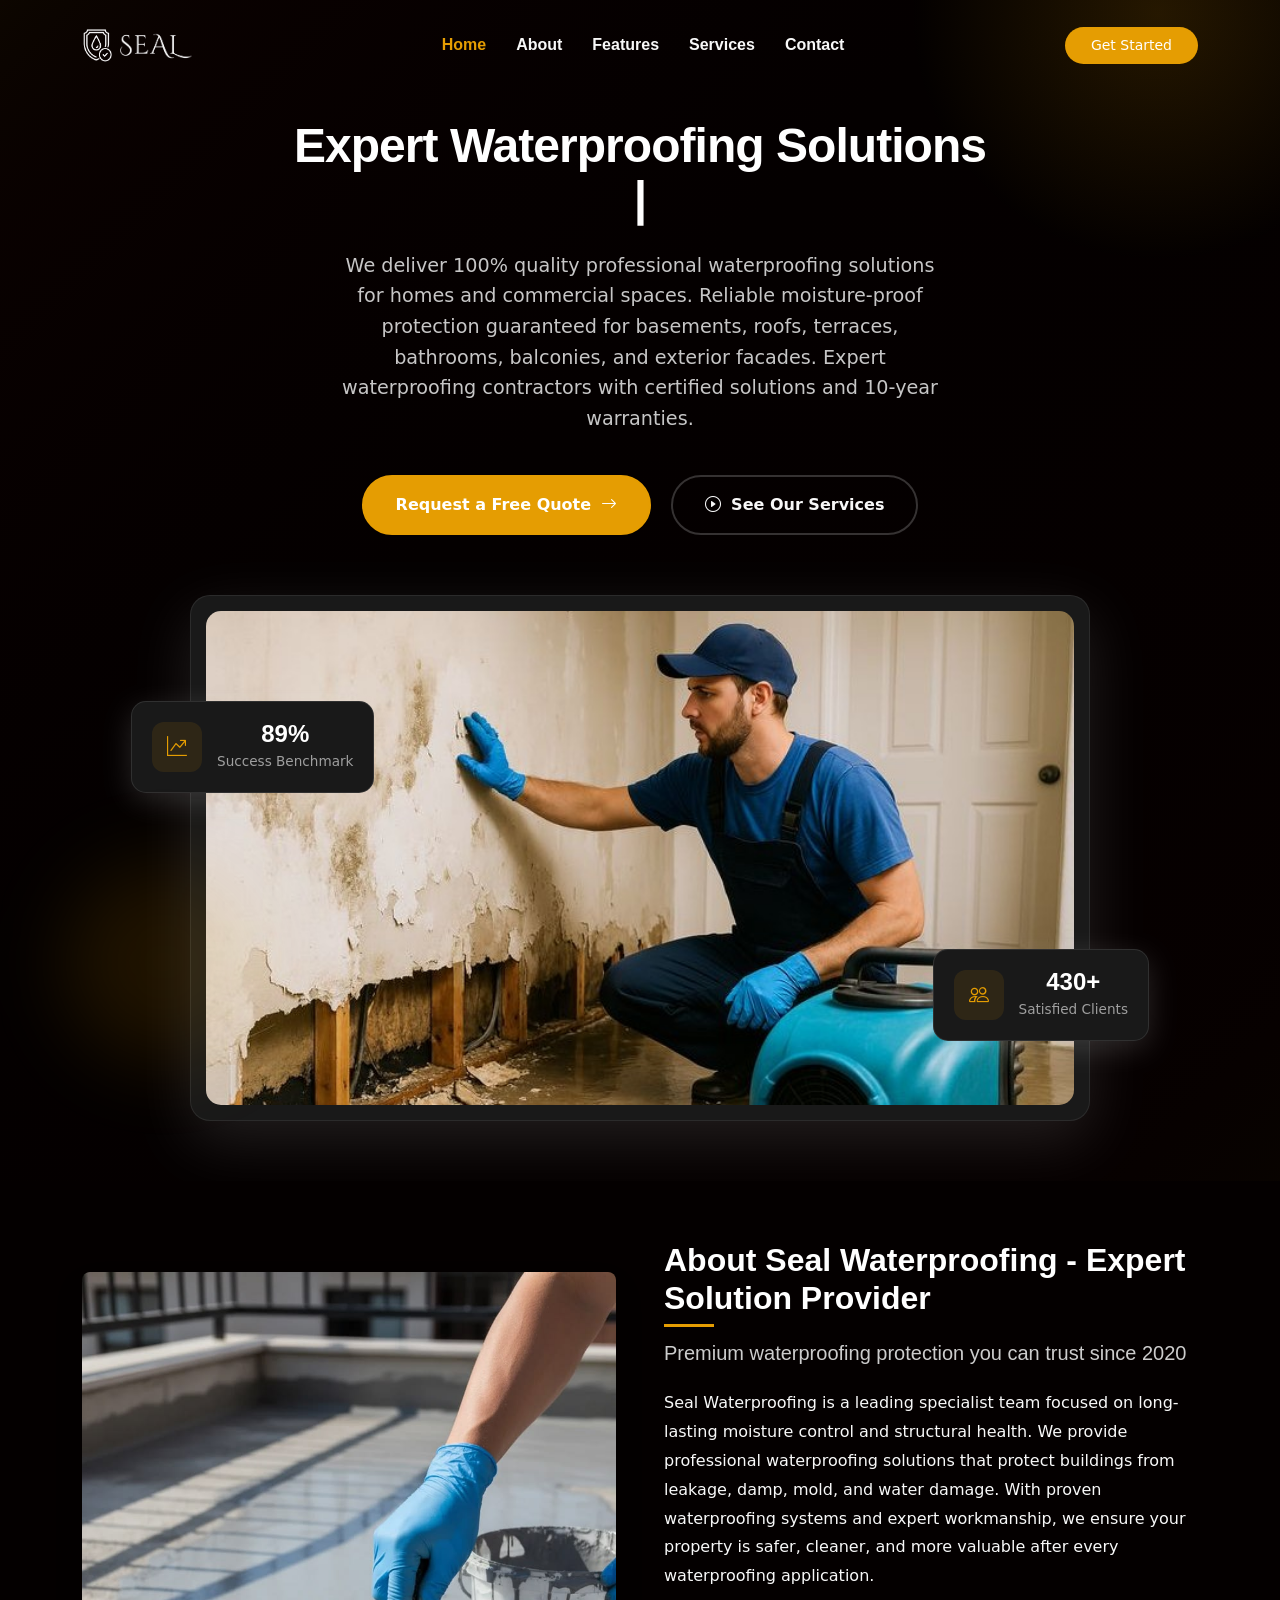
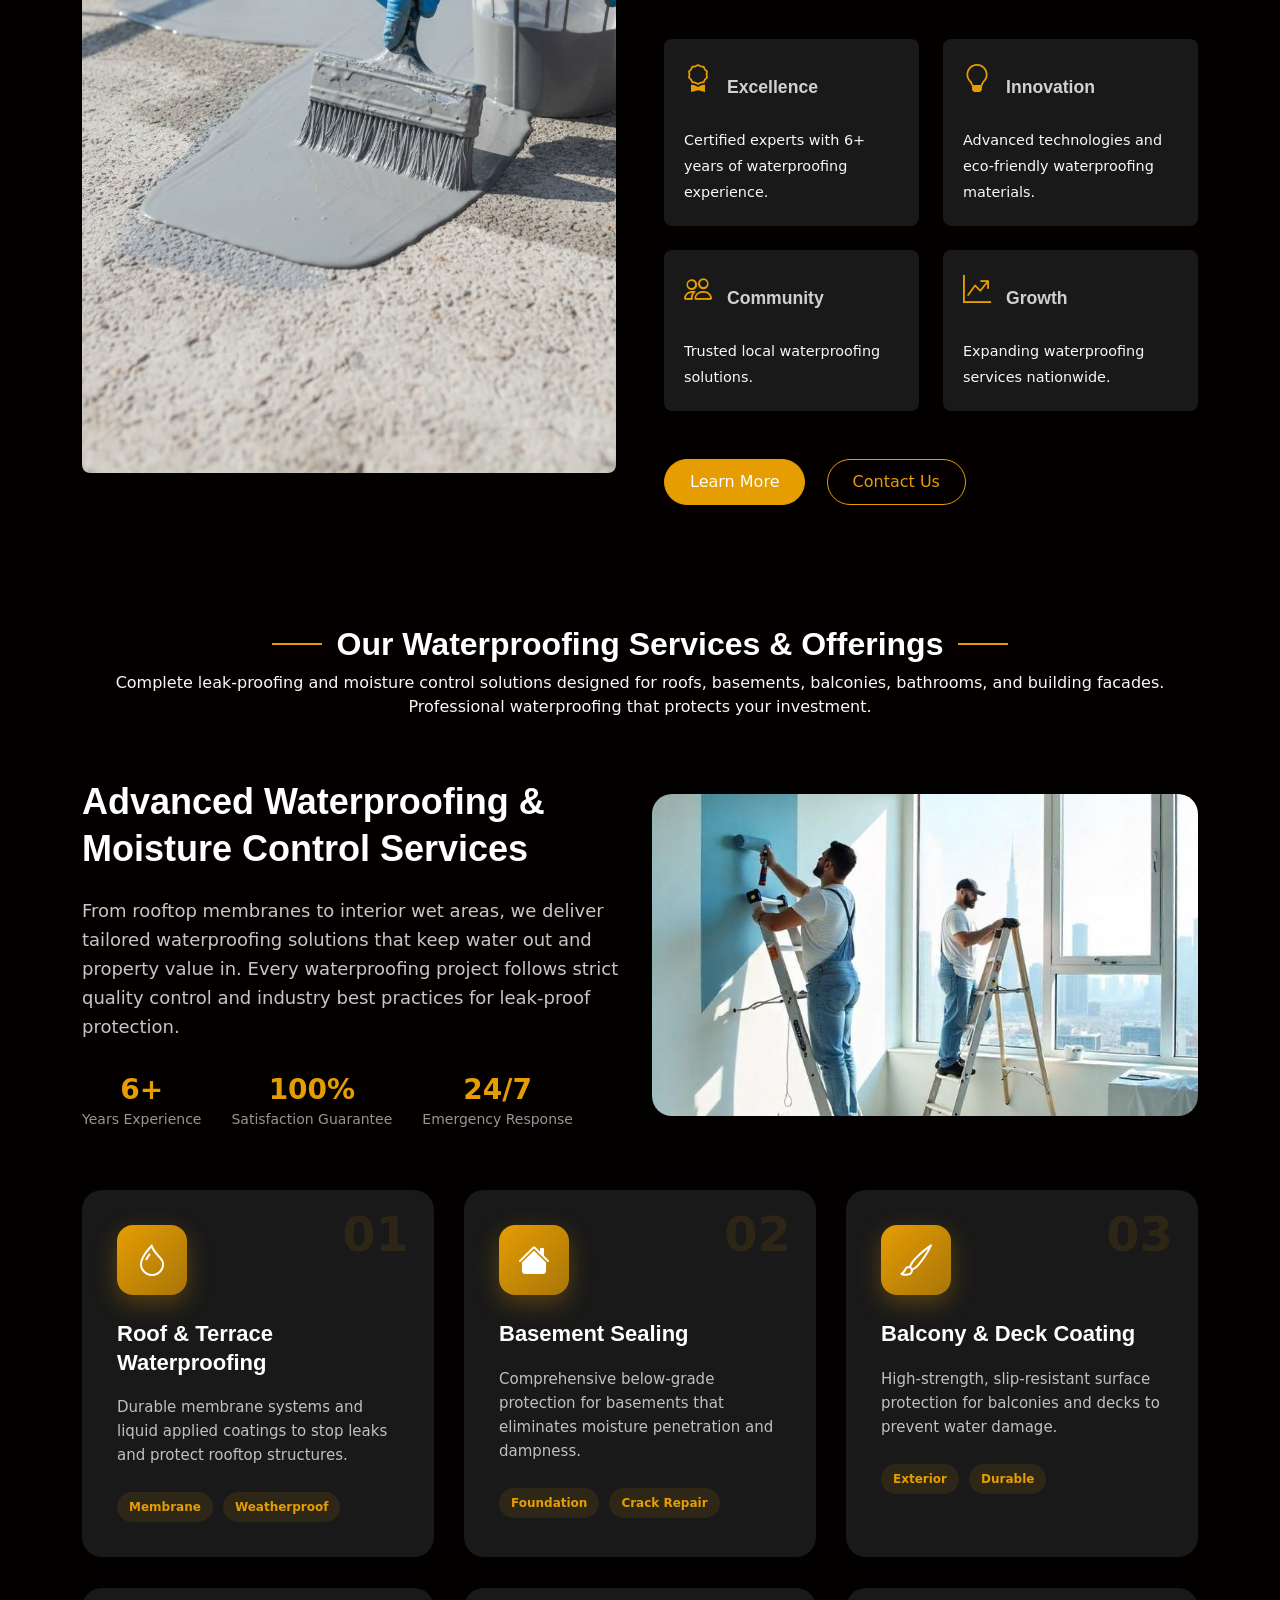
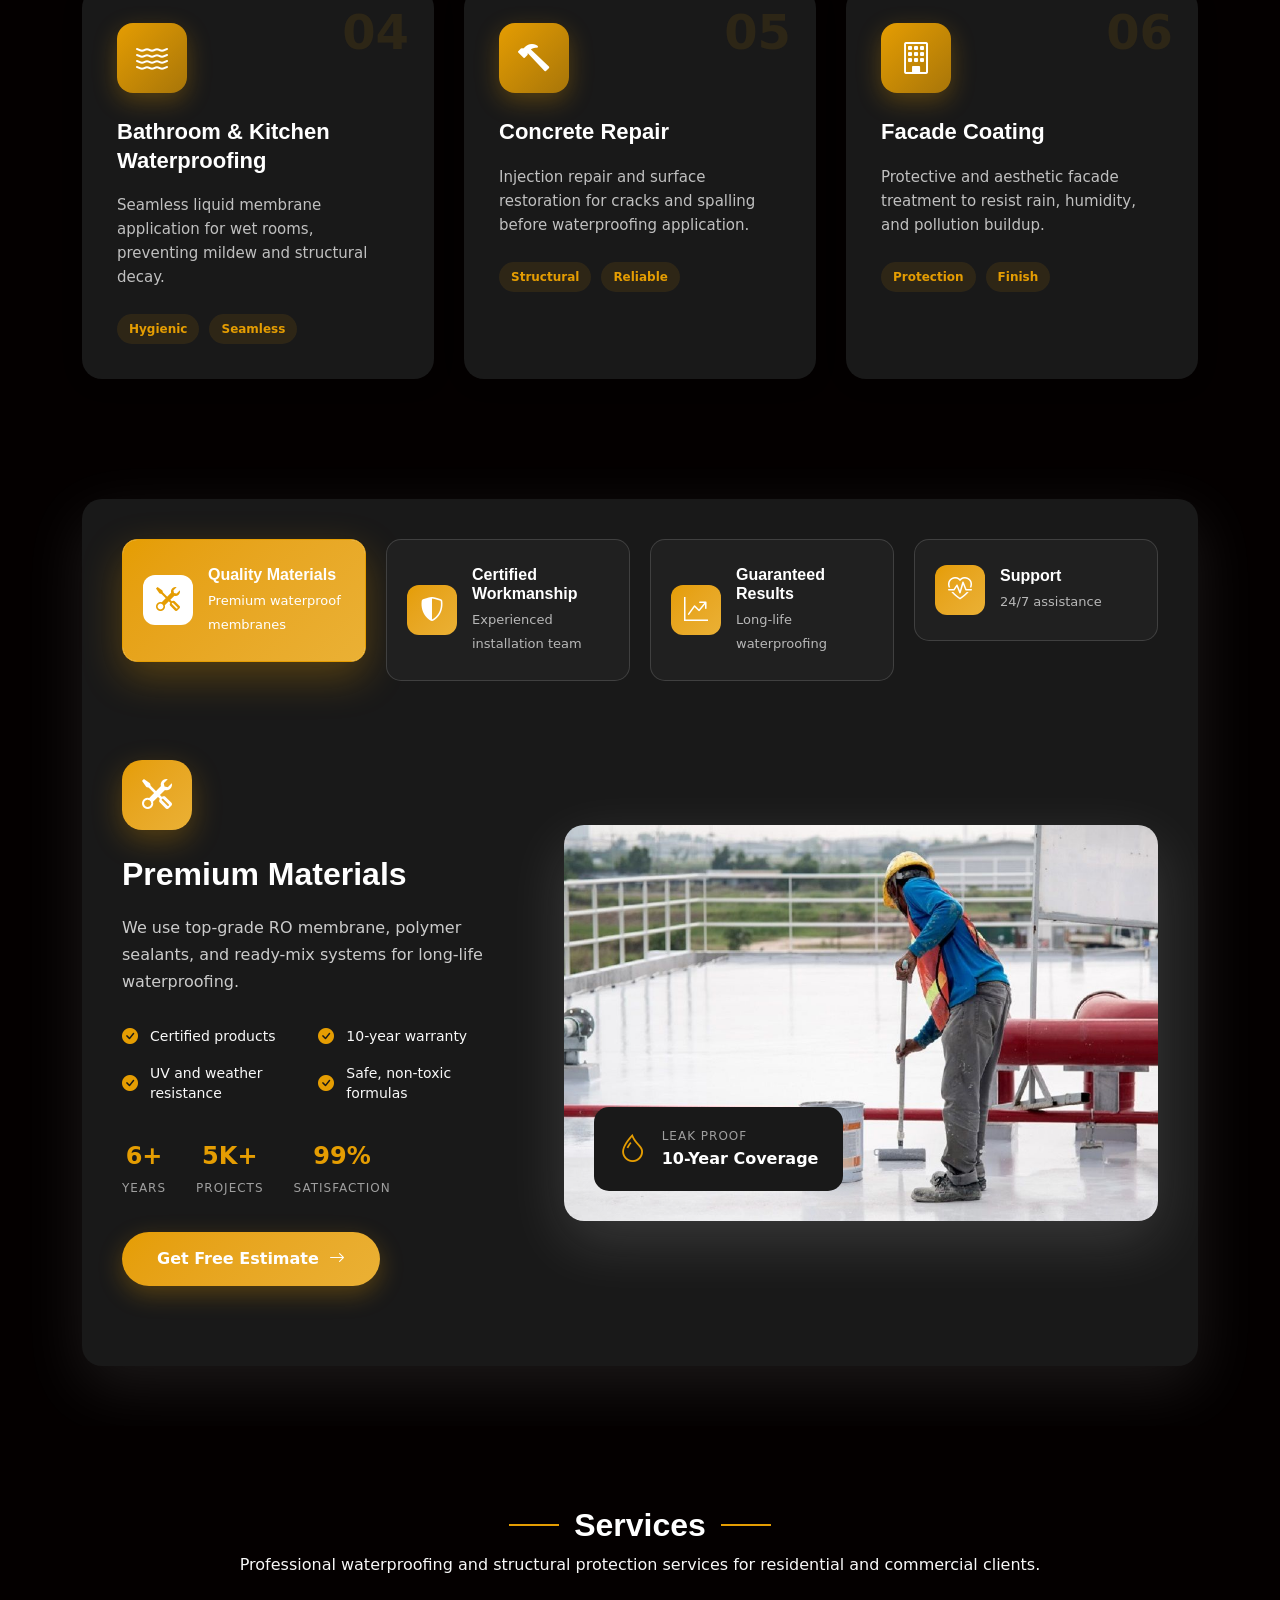
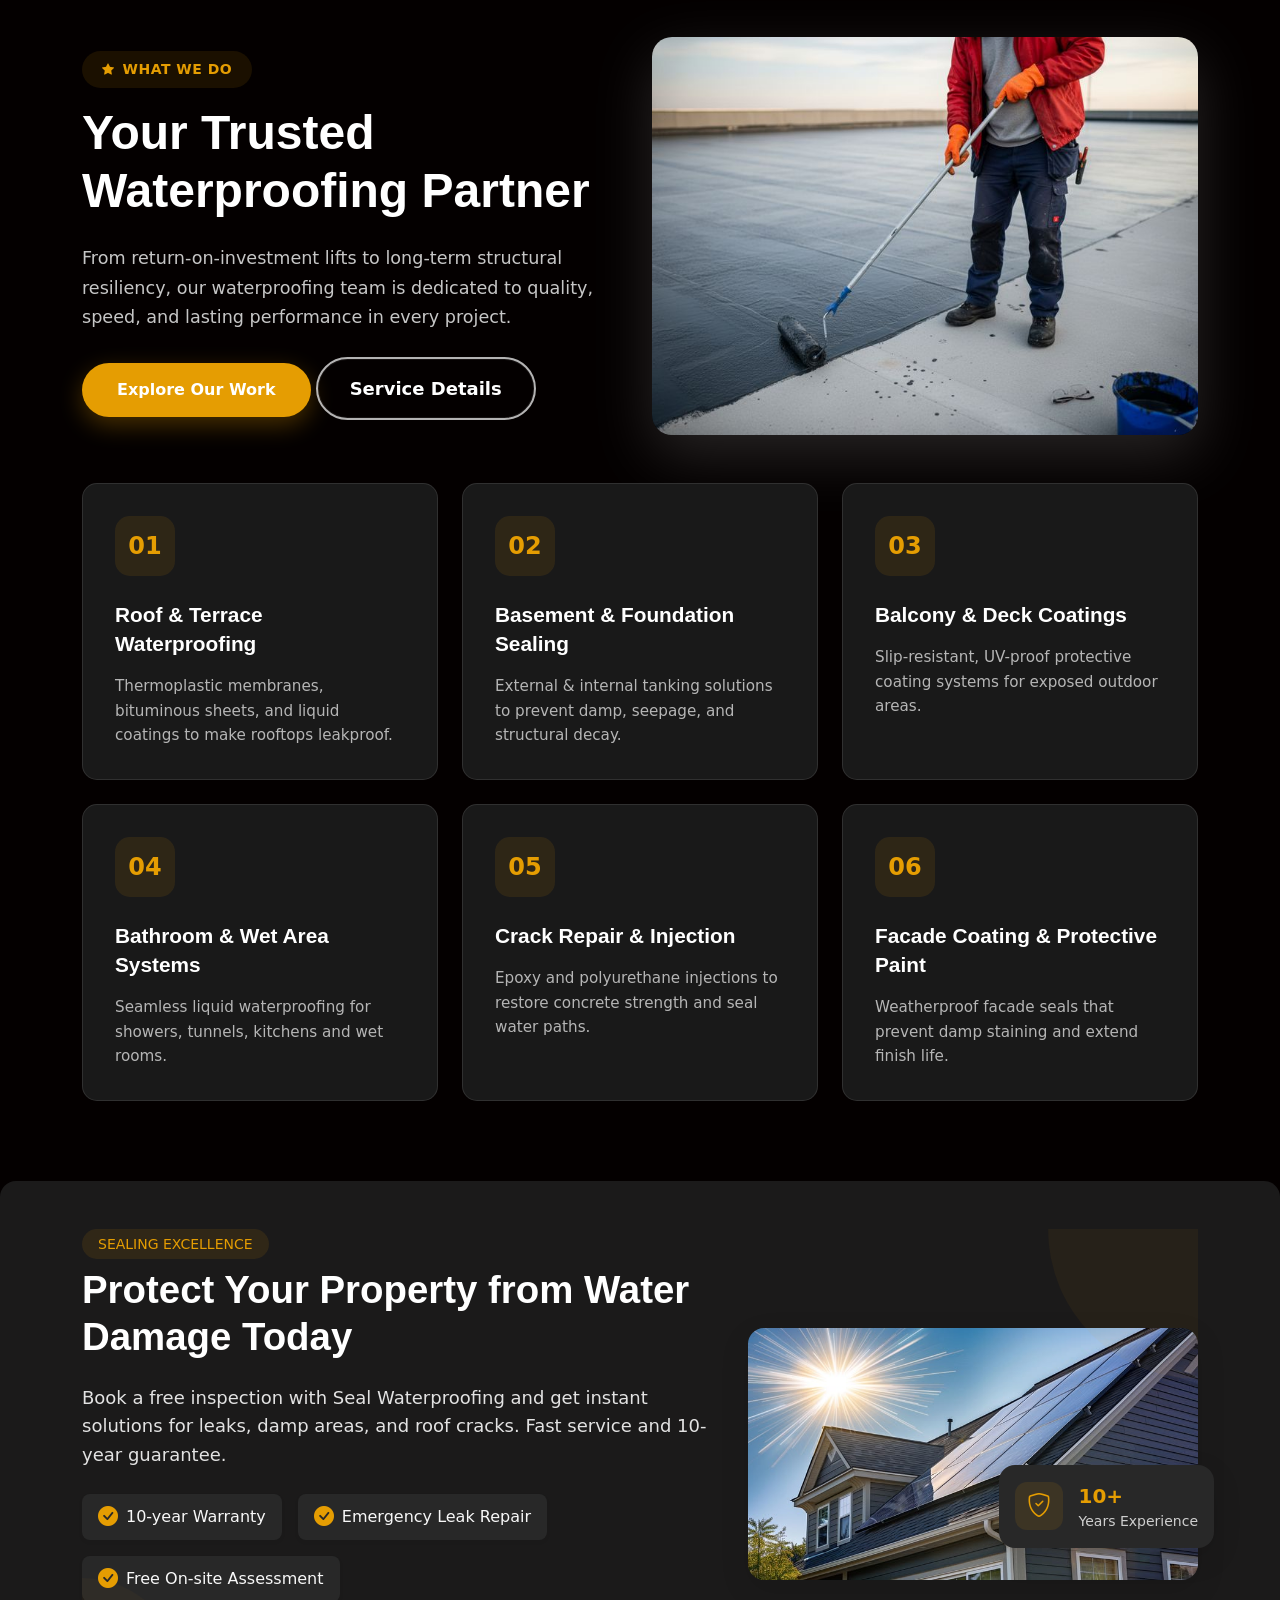
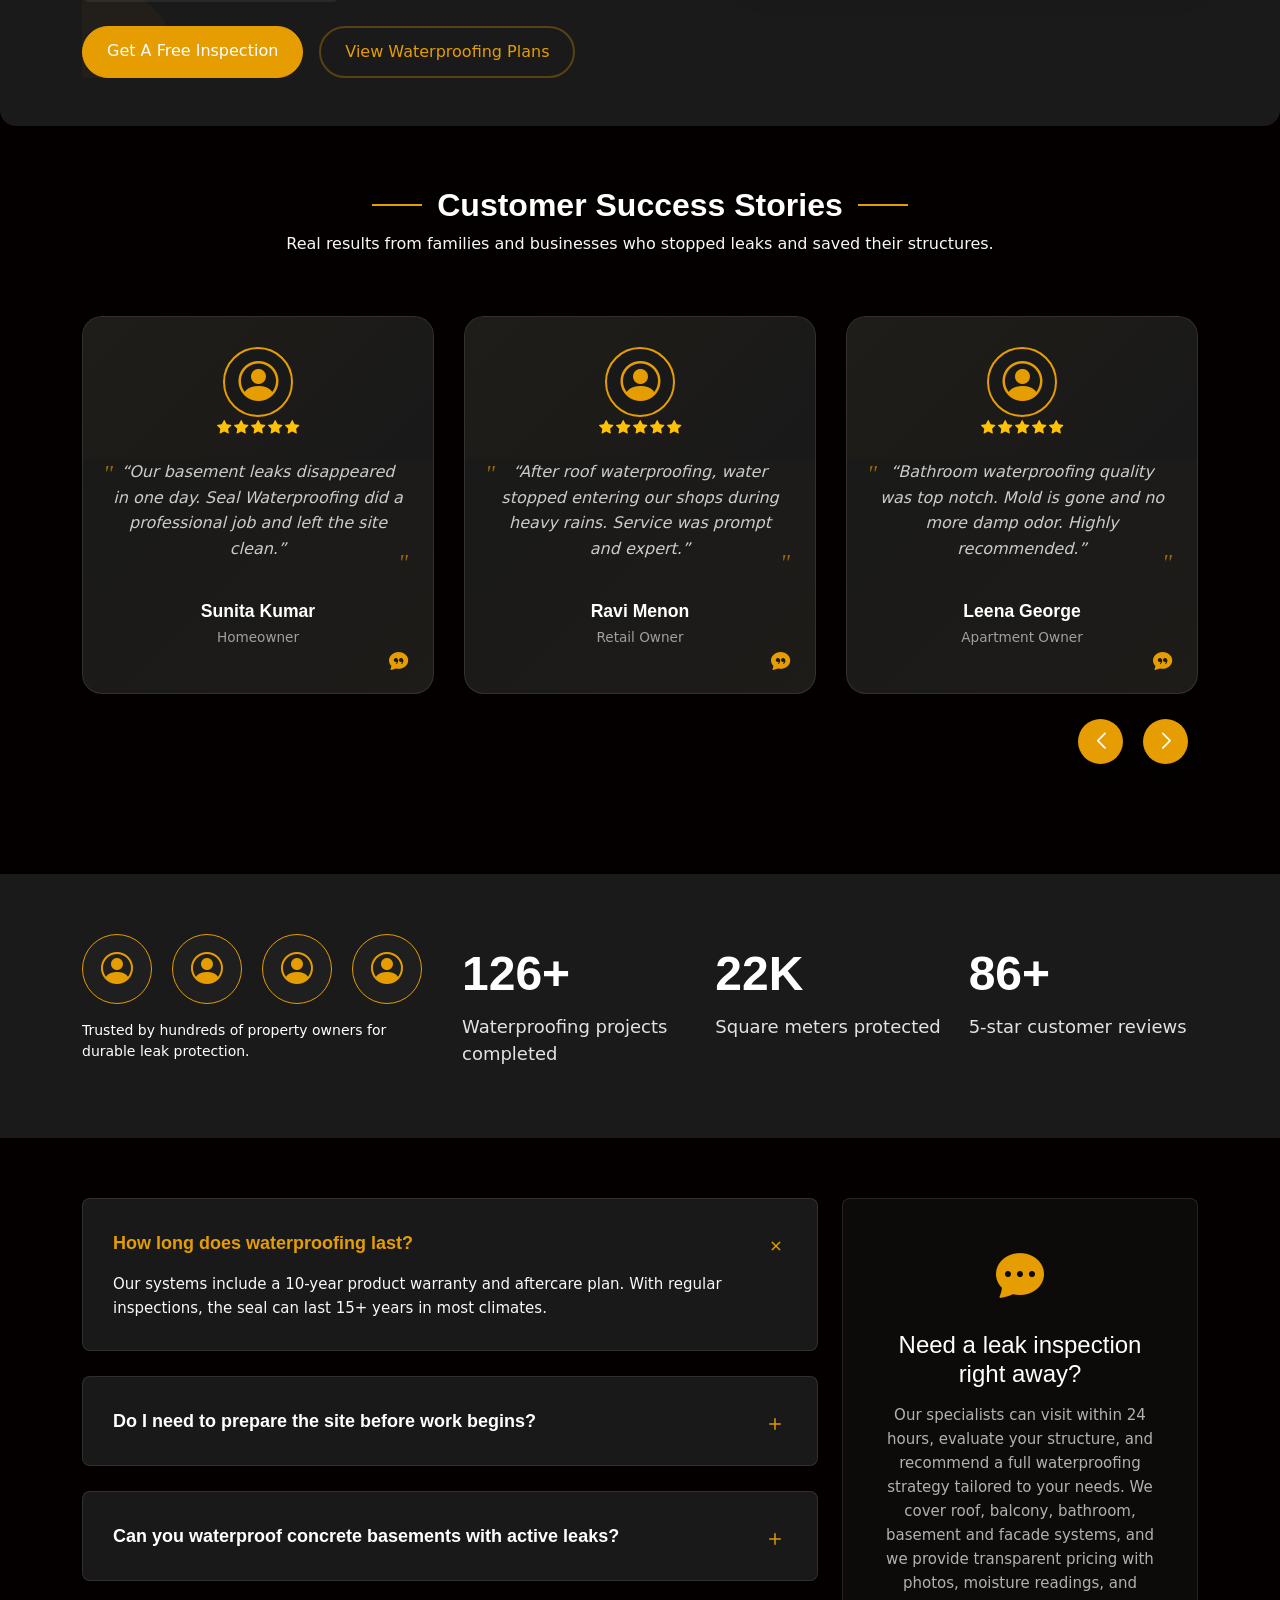
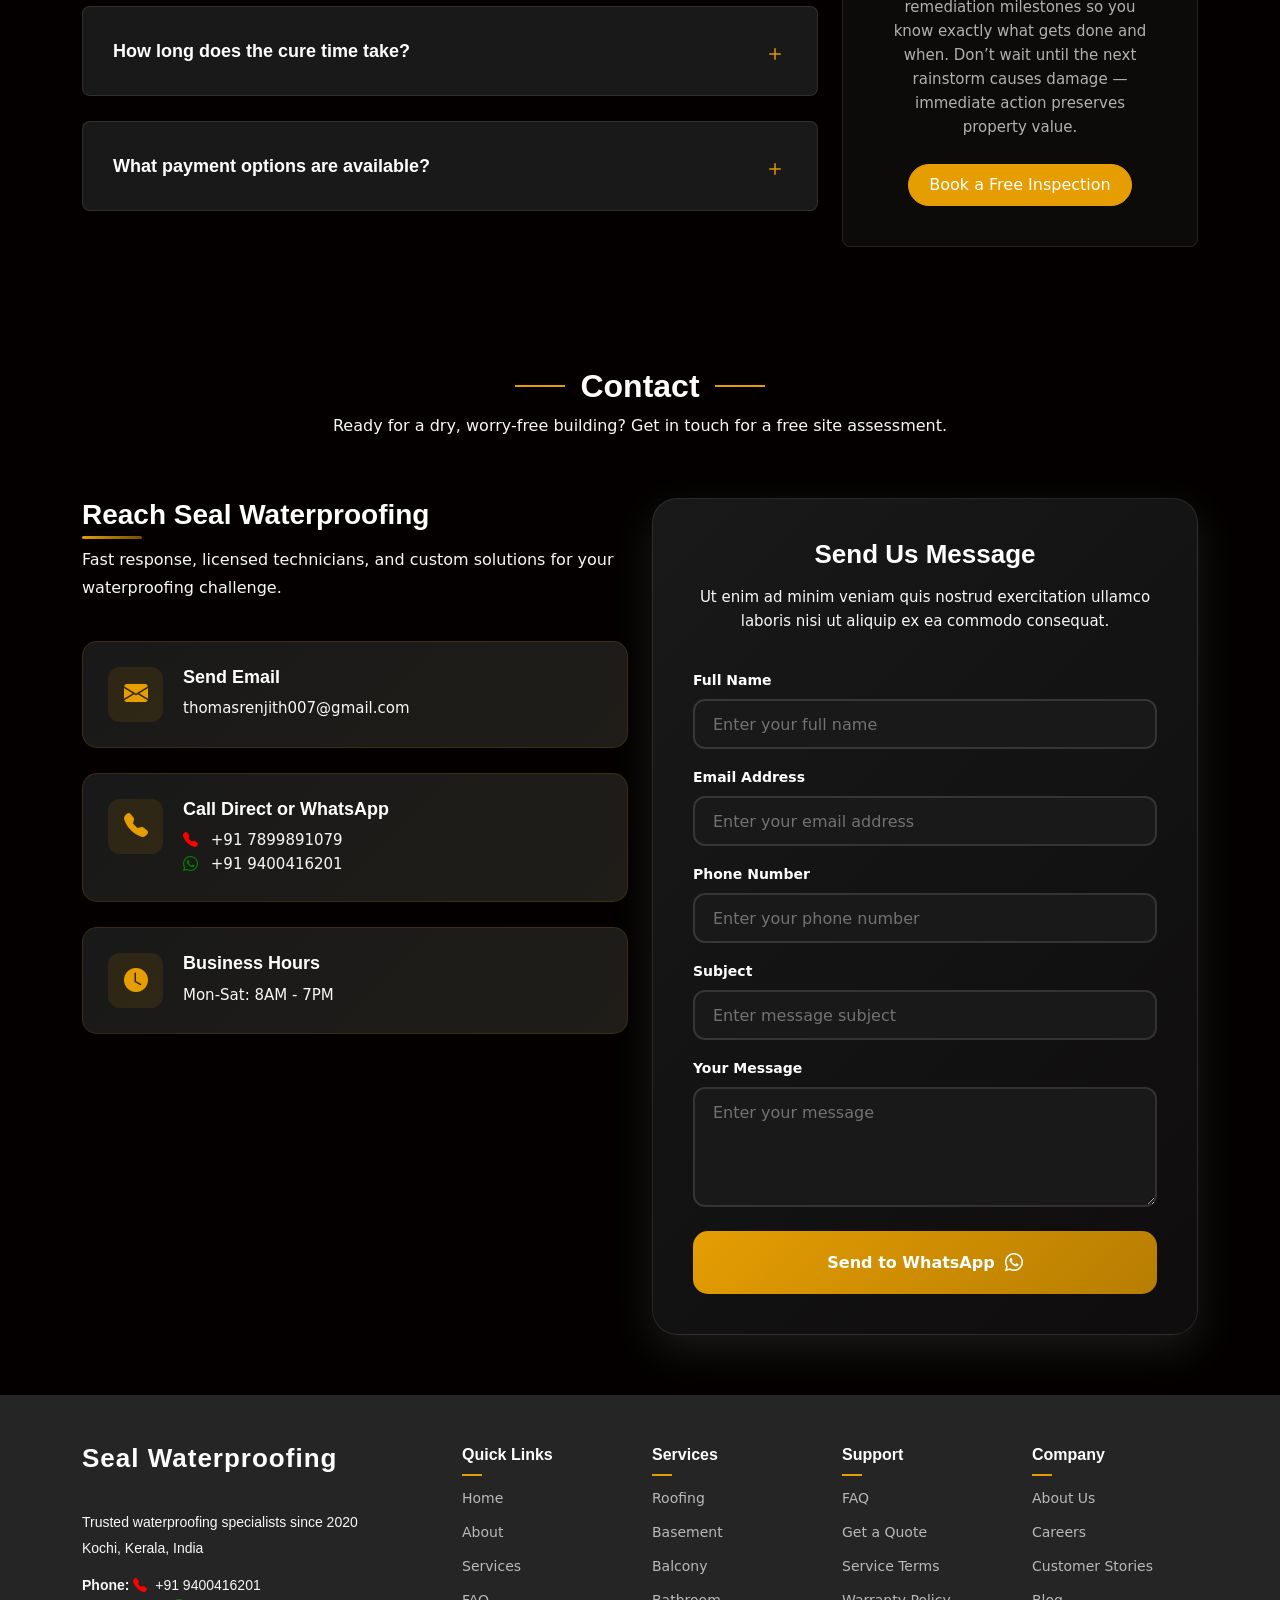
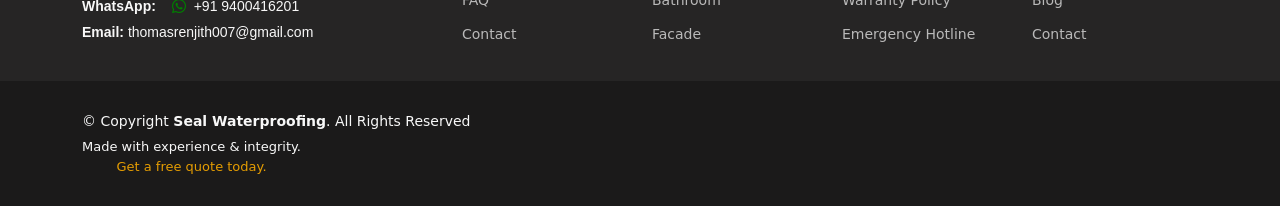
==== commit 4d41e29c: "first editsssss" ====
--- a/index.html
+++ b/index.html
@@ -3,82 +3,97 @@
 
 <head>
   <meta charset="utf-8">
-  <meta content="width=device-width, initial-scale=1.0" name="viewport">
-  <title>Professional Waterproofing Solutions | Seal Waterproofing Services</title>
-  <meta name="description"
-    content="Expert waterproofing services for basements, roofs, balconies & facades. 185+ projects completed, 100% quality assurance. Get certified waterproofing protection today.">
-  <meta name="keywords"
-    content="waterproofing, basement waterproofing, roof waterproofing, waterproof solutions, facade waterproofing, balcony waterproofing, moisture control, structural protection, certified waterproofing, professional waterproofing services">
-  <meta name="author" content="Seal Waterproofing">
-  <meta name="robots" content="index, follow">
+  <meta name="viewport" content="width=device-width, initial-scale=1">
+
+  <title>Seal Waterproofing Solution | Roof, Terrace, Bathroom & Wall Waterproofing in Kerala</title>
+
+  <meta name="description" content="Seal Waterproofing Solution offers expert roof waterproofing, terrace waterproofing, bathroom waterproofing, wall leakage repair, basement sealing and facade coating services in Kerala. Contact us for inspection, quote and long-lasting protection.">
+
+  <meta name="keywords" content="Seal Waterproofing Solution, Seal Waterproofing, waterproofing services Kerala, roof waterproofing Kerala, terrace waterproofing Kerala, bathroom waterproofing Kerala, wall leakage repair Kerala, basement waterproofing Kerala, facade coating Kerala, waterproofing contractor Kochi">
+
+  <meta name="author" content="Seal Waterproofing Solution">
+  <meta name="robots" content="index, follow, max-image-preview:large, max-snippet:-1, max-video-preview:-1">
+  <meta name="theme-color" content="#0d6efd">
+  <meta name="format-detection" content="telephone=yes">
+
+  <link rel="canonical" href="https://www.sealwaterproofingsolution.com/">
+
+  <!-- Open Graph -->
+  <meta property="og:type" content="website">
+  <meta property="og:locale" content="en_IN">
+  <meta property="og:url" content="https://www.sealwaterproofingsolution.com/">
+  <meta property="og:site_name" content="Seal Waterproofing Solution">
+  <meta property="og:title" content="Seal Waterproofing Solution | Expert Waterproofing Services in Kerala">
+  <meta property="og:description" content="Professional waterproofing for roofs, terraces, bathrooms, balconies, basements and walls in Kerala. Call or WhatsApp for a free inspection.">
+  <meta property="og:image" content="https://www.sealwaterproofingsolution.com/assets/img/og-image.jpg">
+  <meta property="og:image:alt" content="Seal Waterproofing Solution waterproofing services in Kerala">
+
+  <!-- Twitter / X -->
+  <meta name="twitter:card" content="summary_large_image">
+  <meta name="twitter:title" content="Seal Waterproofing Solution | Waterproofing Services in Kerala">
+  <meta name="twitter:description" content="Roof, terrace, bathroom, balcony and basement waterproofing services with expert leakage repair in Kerala.">
+  <meta name="twitter:image" content="https://www.sealwaterproofingsolution.com/assets/img/og-image.jpg">
+
+  <!-- Geo -->
+  <meta name="geo.region" content="IN-KL">
+  <meta name="geo.placename" content="Kochi, Kerala">
   <meta name="language" content="English">
-  <canonical href="https://sealwaterproofingsolution.com/index.html">
-
-    <!-- Open Graph / Social Media Tags -->
-    <meta property="og:type" content="website">
-    <meta property="og:url" content="https://sealwaterproofing.com">
-    <meta property="og:title" content="Professional Waterproofing Solutions | Seal Waterproofing">
-    <meta property="og:description"
-      content="Expert waterproofing services protecting 185+ projects. Basements, roofs, balconies & more.">
-    <meta property="og:image" content="https://sealwaterproofingsolution.com/assets/img/og-image.jpg">
-    <meta property="og:site_name" content="Seal Waterproofing">
-
-    <!-- Twitter/X Tags -->
-    <meta property="twitter:card" content="summary_large_image">
-    <meta property="twitter:url" content="https://sealwaterproofingsolution.com">
-    <meta property="twitter:title" content="Professional Waterproofing Solutions | Seal Waterproofing">
-    <meta property="twitter:description" content="Expert waterproofing services protecting 185+ projects.">
-    <meta property="twitter:image" content="https://sealwaterproofingsolution.com/assets/img/og-image.jpg">
-
-    <!-- Additional SEO Tags -->
-    <meta name="viewport" content="width=device-width, initial-scale=1, maximum-scale=5">
-    <meta name="theme-color" content="#0d6efd">
-
-    <!-- Favicons -->
-    <link href="assets/img/favicon.png" rel="icon">
-    <link href="assets/img/apple-touch-icon.png" rel="apple-touch-icon">
-
-    <!-- Fonts -->
-    <link href="https://fonts.googleapis.com" rel="preconnect">
-    <link href="https://fonts.gstatic.com" rel="preconnect" crossorigin>
-    <link
-      href="https://fonts.googleapis.com/css2?family=Roboto:ital,wght@0,100;0,300;0,400;0,500;0,700;0,900;1,100;1,300;1,400;1,500;1,700;1,900&family=Raleway:ital,wght@0,100;0,200;0,300;0,400;0,500;0,600;0,700;0,800;0,900;1,100;1,200;1,300;1,400;1,500;1,600;1,700;1,800;1,900&display=swap"
-      rel="stylesheet">
-
-    <!-- Vendor CSS Files -->
-    <link href="assets/vendor/bootstrap/css/bootstrap.min.css" rel="stylesheet">
-    <link href="assets/vendor/bootstrap-icons/bootstrap-icons.css" rel="stylesheet">
-    <link href="assets/vendor/aos/aos.css" rel="stylesheet">
-    <link href="assets/vendor/glightbox/css/glightbox.min.css" rel="stylesheet">
-    <link href="assets/vendor/swiper/swiper-bundle.min.css" rel="stylesheet">
-
-    <!-- Main CSS File -->
-    <link href="assets/css/main.css" rel="stylesheet">
-
-    <!-- Schema.org Structured Data -->
-    <script type="application/ld+json">
+
+  <!-- Favicons -->
+  <link rel="icon" href="/assets/img/favicon.png">
+  <link rel="apple-touch-icon" href="/assets/img/apple-touch-icon.png">
+
+  <!-- Performance -->
+  <link rel="preconnect" href="https://fonts.googleapis.com">
+  <link rel="preconnect" href="https://fonts.gstatic.com" crossorigin>
+
+  <!-- Main CSS -->
+  <link href="assets/vendor/bootstrap/css/bootstrap.min.css" rel="stylesheet">
+  <link href="assets/vendor/bootstrap-icons/bootstrap-icons.css" rel="stylesheet">
+  <link href="assets/vendor/aos/aos.css" rel="stylesheet">
+  <link href="assets/vendor/glightbox/css/glightbox.min.css" rel="stylesheet">
+  <link href="assets/vendor/swiper/swiper-bundle.min.css" rel="stylesheet">
+  <link href="assets/css/main.css" rel="stylesheet">
+
+  <!-- Structured Data: Professional Service -->
+  <script type="application/ld+json">
   {
     "@context": "https://schema.org",
-    "@type": "LocalBusiness",
-    "name": "Seal Waterproofing",
-    "description": "Professional waterproofing services for residential and commercial properties",
-    "url": "https://sealwaterproofingsolution.com",
-    "telephone": "+1-XXX-XXX-XXXX",
+    "@type": "ProfessionalService",
+    "@id": "https://www.sealwaterproofingsolution.com/#business",
+    "name": "Seal Waterproofing Solution",
+    "alternateName": "Seal Waterproofing",
+    "url": "https://www.sealwaterproofingsolution.com/",
+    "logo": "https://www.sealwaterproofingsolution.com/assets/img/logo1.png",
+    "image": "https://www.sealwaterproofingsolution.com/assets/img/logo1.png",
+    "description": "Seal Waterproofing Solution provides roof waterproofing, terrace waterproofing, basement sealing, bathroom waterproofing, wall leakage repair and facade coating services in Kerala.",
+    "telephone": "+91-9400416201",
+    "email": "thomasrenjith007@gmail.com",
     "address": {
       "@type": "PostalAddress",
-      "streetAddress": "Your Street Address",
-      "addressLocality": "Your City",
-      "addressRegion": "Your State",
-      "postalCode": "Your ZIP"
+      "addressLocality": "Kochi",
+      "addressRegion": "Kerala",
+      "addressCountry": "IN"
     },
-    "image": "https://sealwaterproofingsolution.com/assets/img/logo1.png",
-    "aggregateRating": {
-      "@type": "AggregateRating",
-      "ratingValue": "4.8",
-      "bestRating": "5",
-      "worstRating": "1",
-      "ratingCount": "128"
-    },
+    "areaServed": [
+      {
+        "@type": "City",
+        "name": "Kochi"
+      },
+      {
+        "@type": "State",
+        "name": "Kerala"
+      }
+    ],
+    "contactPoint": [
+      {
+        "@type": "ContactPoint",
+        "telephone": "+91-9400416201",
+        "contactType": "customer service",
+        "areaServed": "IN",
+        "availableLanguage": ["English", "Malayalam"]
+      }
+    ],
     "sameAs": [
       "https://www.facebook.com/sealwaterproofingsolution",
       "https://www.instagram.com/sealwaterproofingsolution",
@@ -87,8 +102,27 @@
   }
   </script>
 
-    <!-- FAQ Schema.org Structured Data -->
-    <script type="application/ld+json">
+  <!-- Structured Data: Website -->
+  <script type="application/ld+json">
+  {
+    "@context": "https://schema.org",
+    "@type": "WebSite",
+    "@id": "https://www.sealwaterproofingsolution.com/#website",
+    "url": "https://www.sealwaterproofingsolution.com/",
+    "name": "Seal Waterproofing Solution",
+    "publisher": {
+      "@id": "https://www.sealwaterproofingsolution.com/#business"
+    },
+    "potentialAction": {
+      "@type": "SearchAction",
+      "target": "https://www.sealwaterproofingsolution.com/?s={search_term_string}",
+      "query-input": "required name=search_term_string"
+    }
+  }
+  </script>
+
+  <!-- Structured Data: FAQ -->
+  <script type="application/ld+json">
   {
     "@context": "https://schema.org",
     "@type": "FAQPage",
@@ -98,45 +132,28 @@
         "name": "How long does waterproofing last?",
         "acceptedAnswer": {
           "@type": "Answer",
-          "text": "Our systems include a 10-year product warranty and aftercare plan. With regular inspections, the seal can last 15+ years in most climates."
+          "text": "The life of waterproofing depends on the surface, system used and maintenance. Regular inspection helps improve long-term performance."
         }
       },
       {
         "@type": "Question",
-        "name": "Do I need to prepare the site before work begins?",
+        "name": "Which areas do you waterproof?",
         "acceptedAnswer": {
           "@type": "Answer",
-          "text": "We perform entire pre-construction prep: cleaning, crack stitching, and substrate repairs. Your only task is to clear furniture and valuables from the area to be sealed."
+          "text": "We provide waterproofing for roofs, terraces, bathrooms, balconies, basements, walls and exterior surfaces."
         }
       },
       {
         "@type": "Question",
-        "name": "Can you waterproof concrete basements with active leaks?",
+        "name": "Do you offer site inspection in Kerala?",
         "acceptedAnswer": {
           "@type": "Answer",
-          "text": "Totally. We use a combination of injection grouting and external tanking to stop active seepage, followed by an internal waterproof membrane for redundant protection."
-        }
-      },
-      {
-        "@type": "Question",
-        "name": "How long does the cure time take?",
-        "acceptedAnswer": {
-          "@type": "Answer",
-          "text": "Typical cure is 24-48 hours for fast-dry polyurethane top coats; 5-7 days for cementitious and crystalline systems before full service exposure. We provide exact timelines in your project quote."
-        }
-      },
-      {
-        "@type": "Question",
-        "name": "What payment options are available?",
-        "acceptedAnswer": {
-          "@type": "Answer",
-          "text": "We accept bank transfers, UPI/QR, and major cards. A 30% booking advance secures materials and scheduling, with the remainder after completion and handover."
+          "text": "Yes. Site inspection and assessment can be arranged based on project location and requirements."
         }
       }
     ]
   }
   </script>
-
 </head>
 
 <body class="index-page">
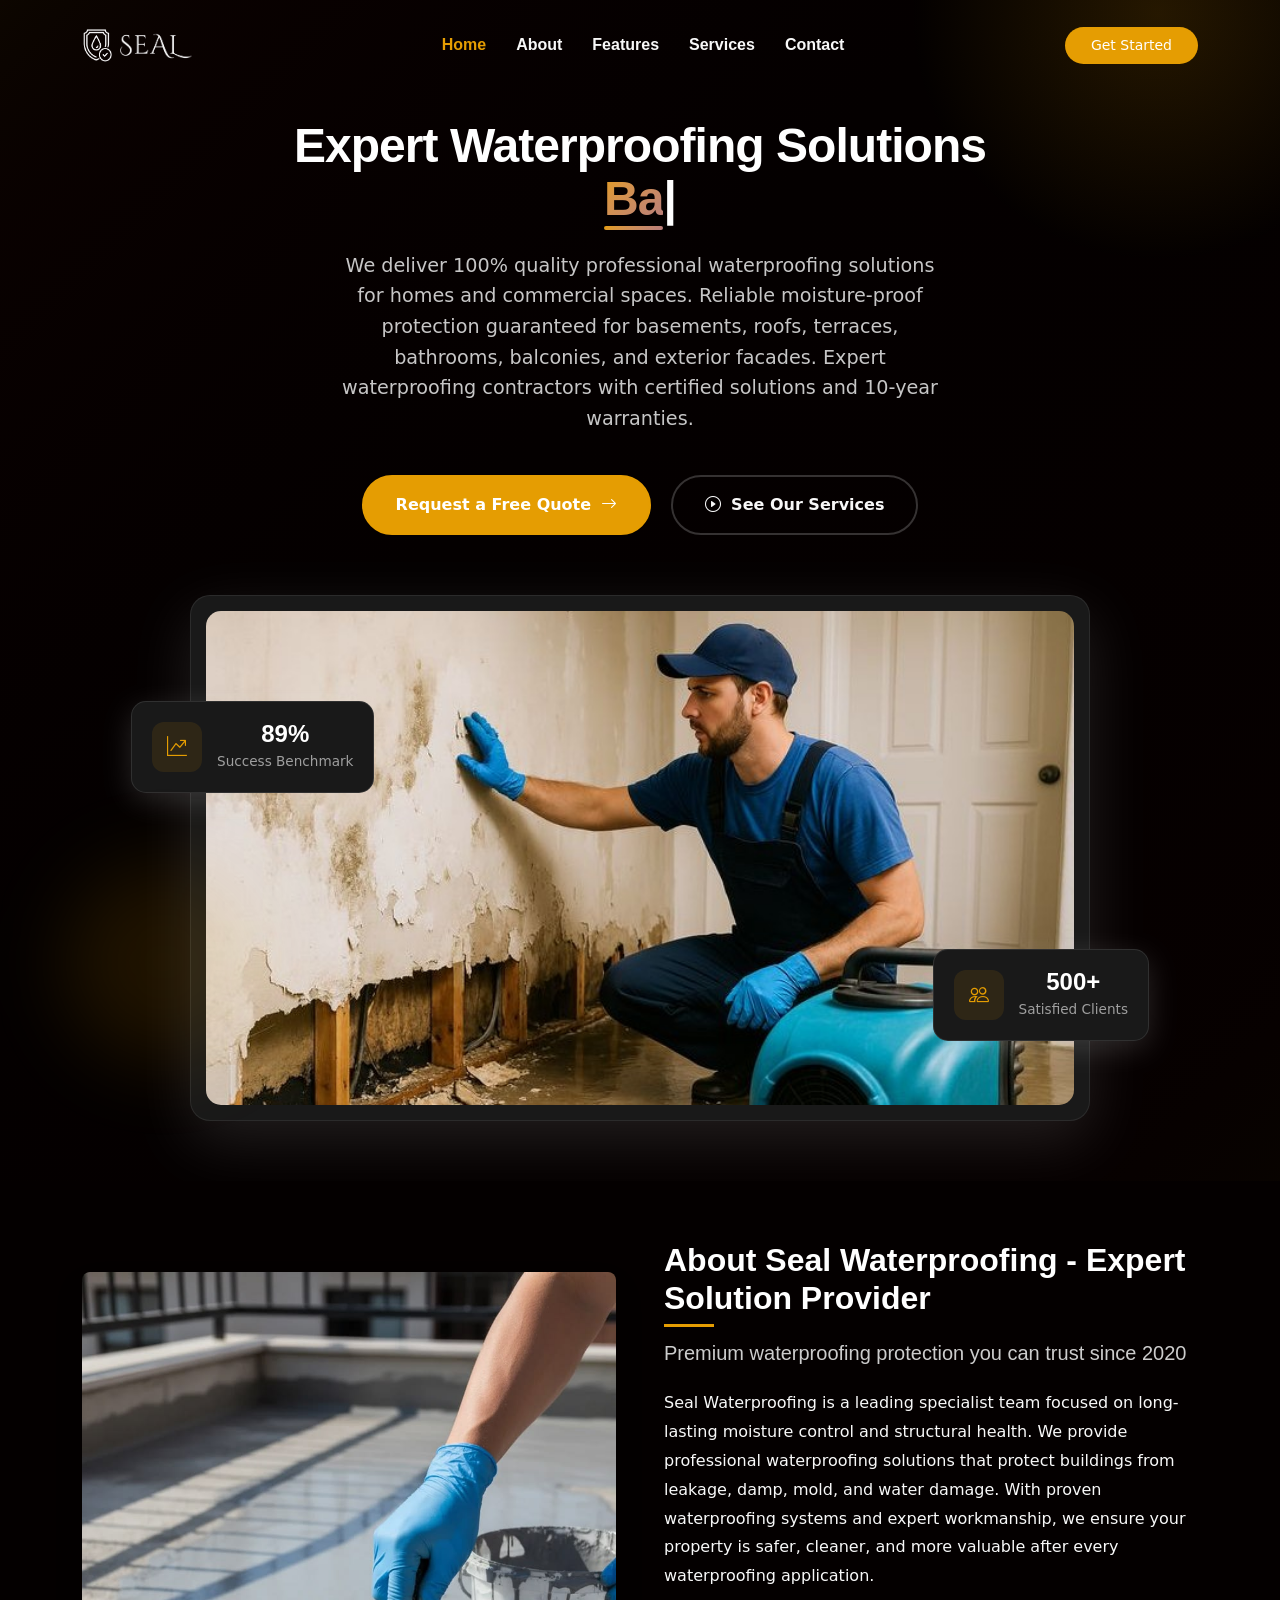
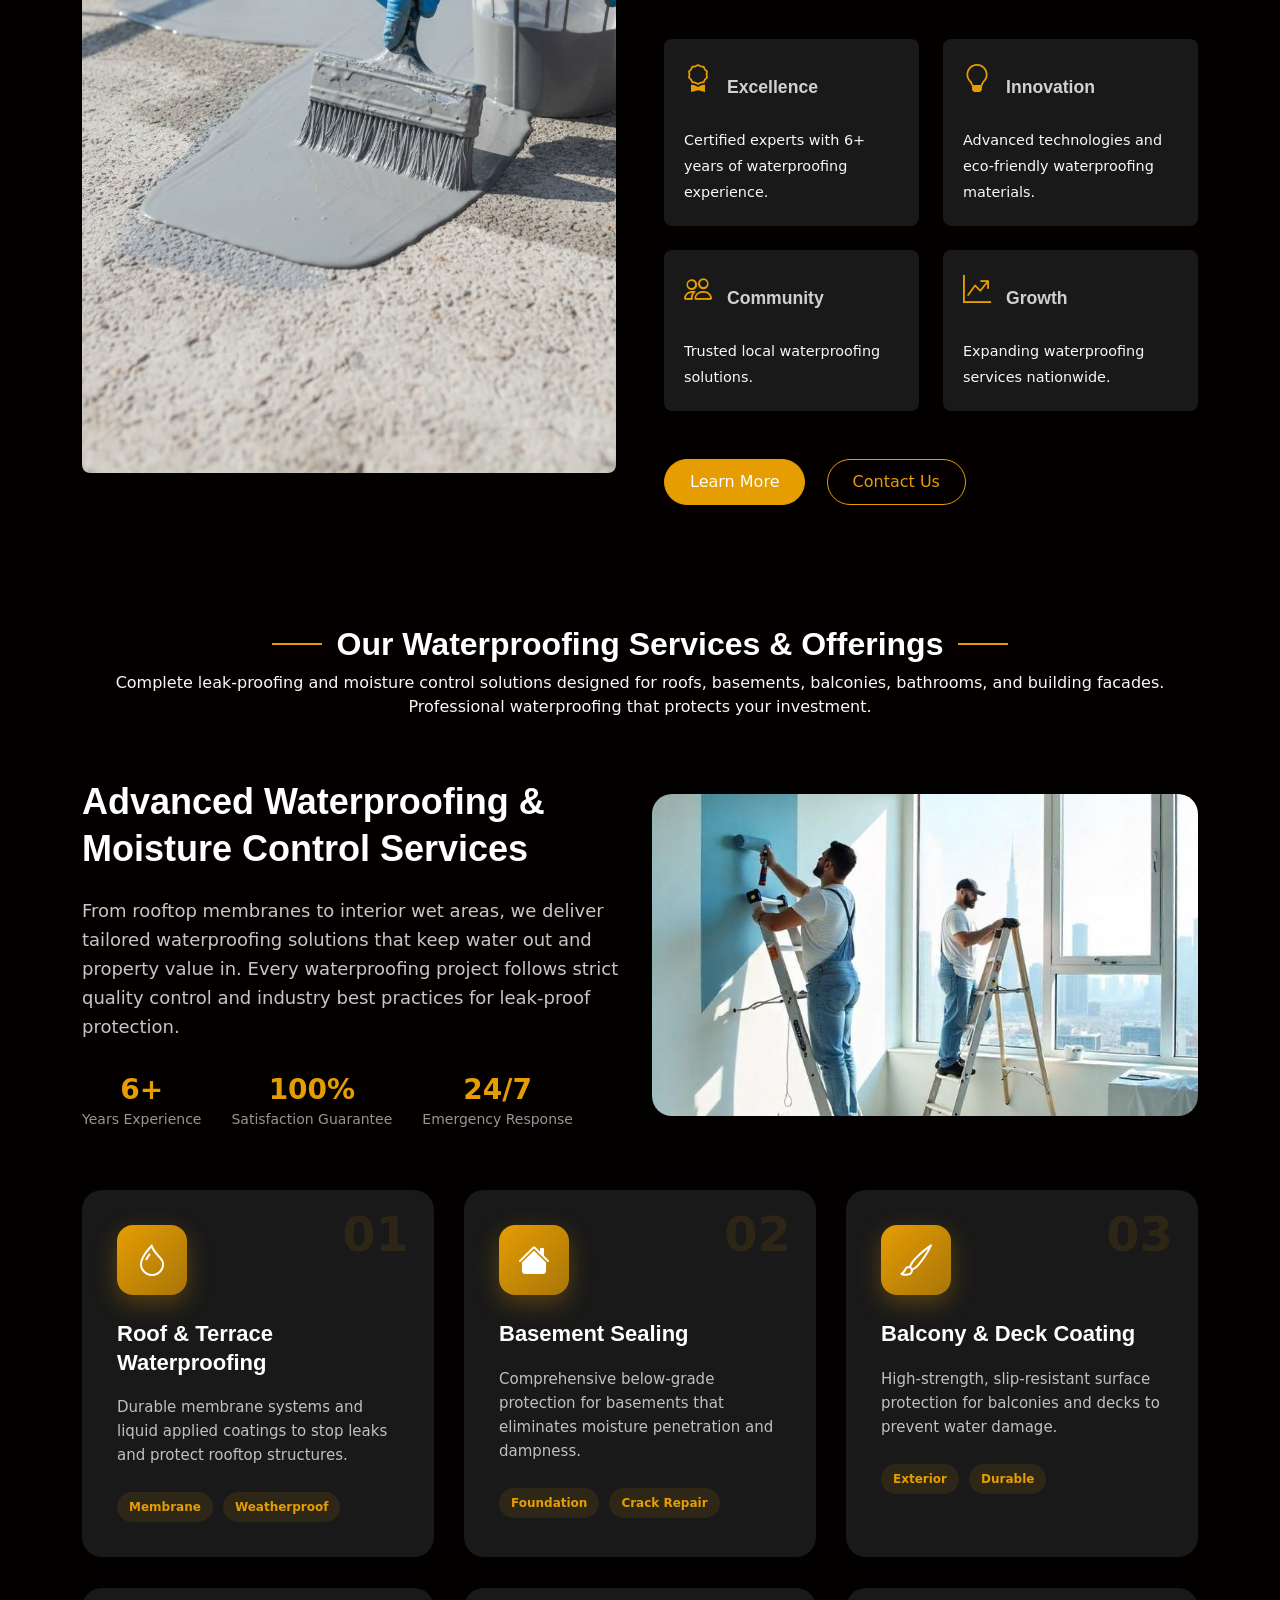
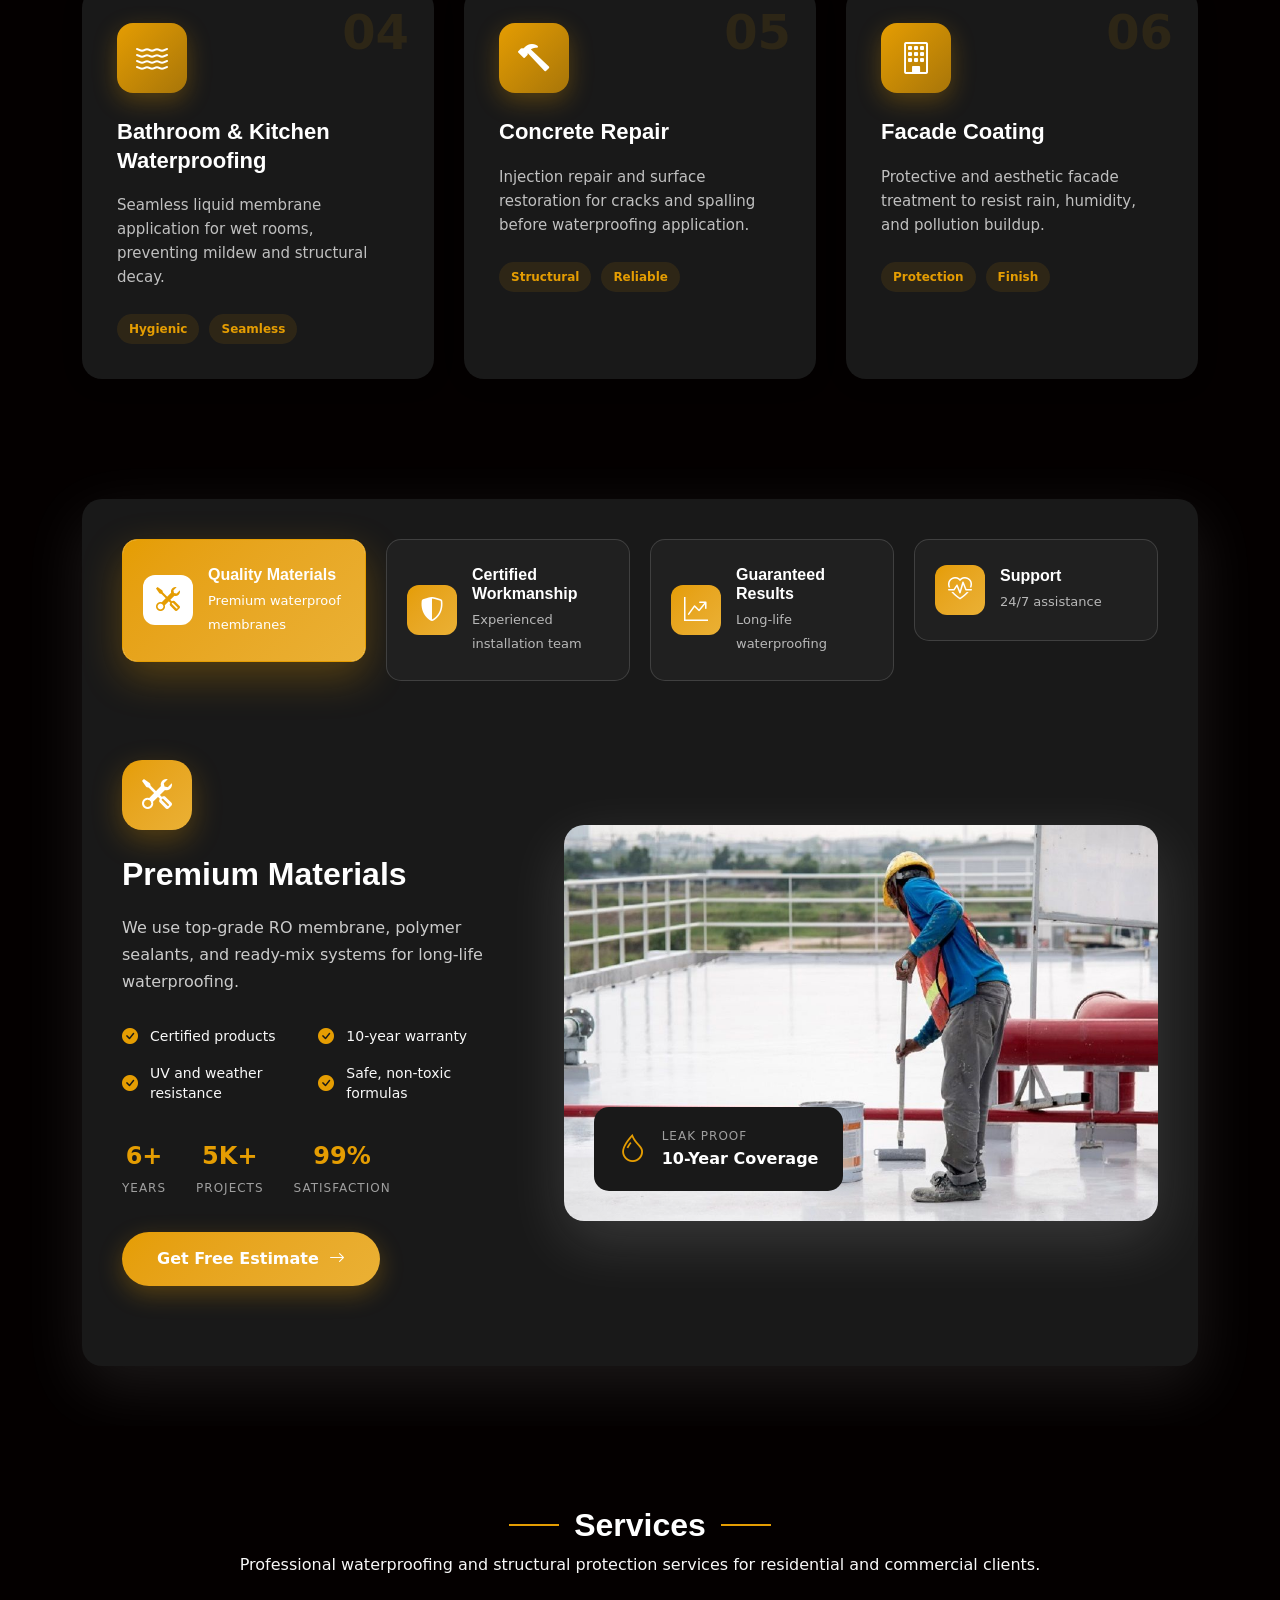
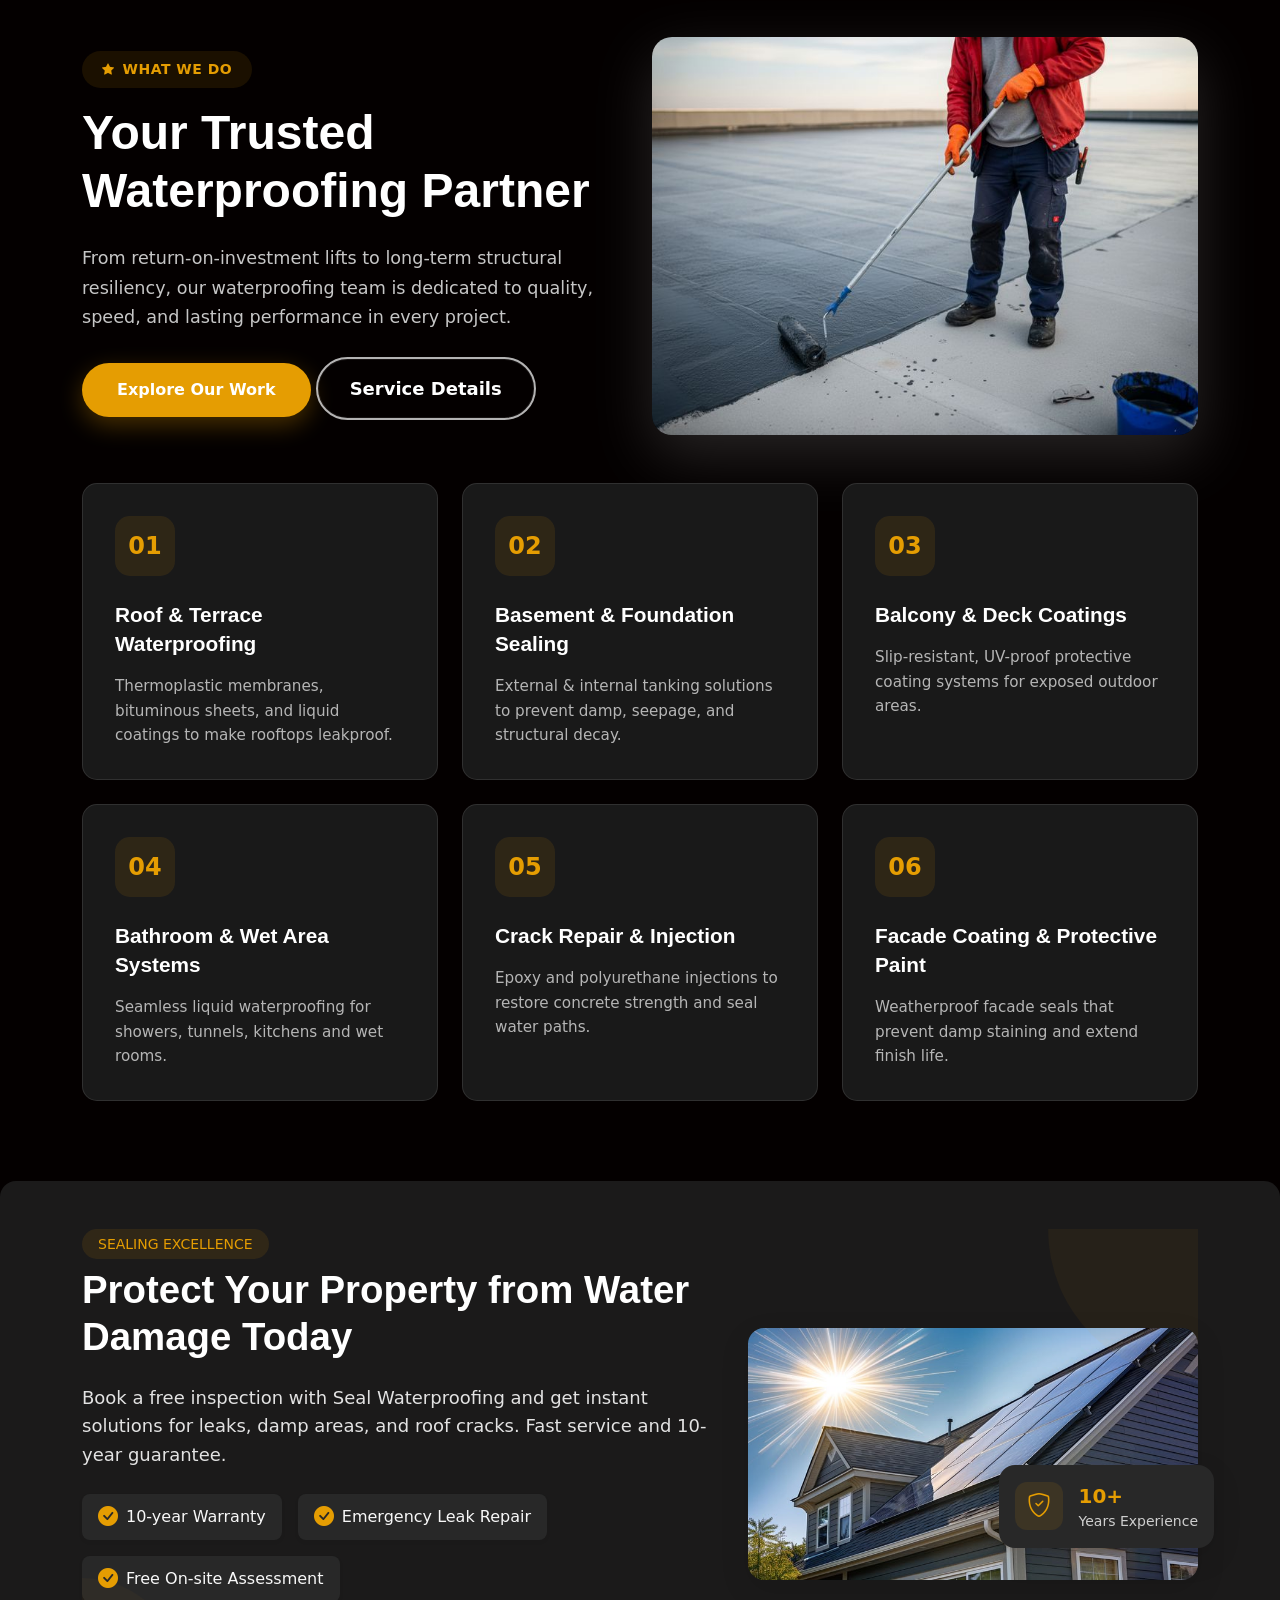
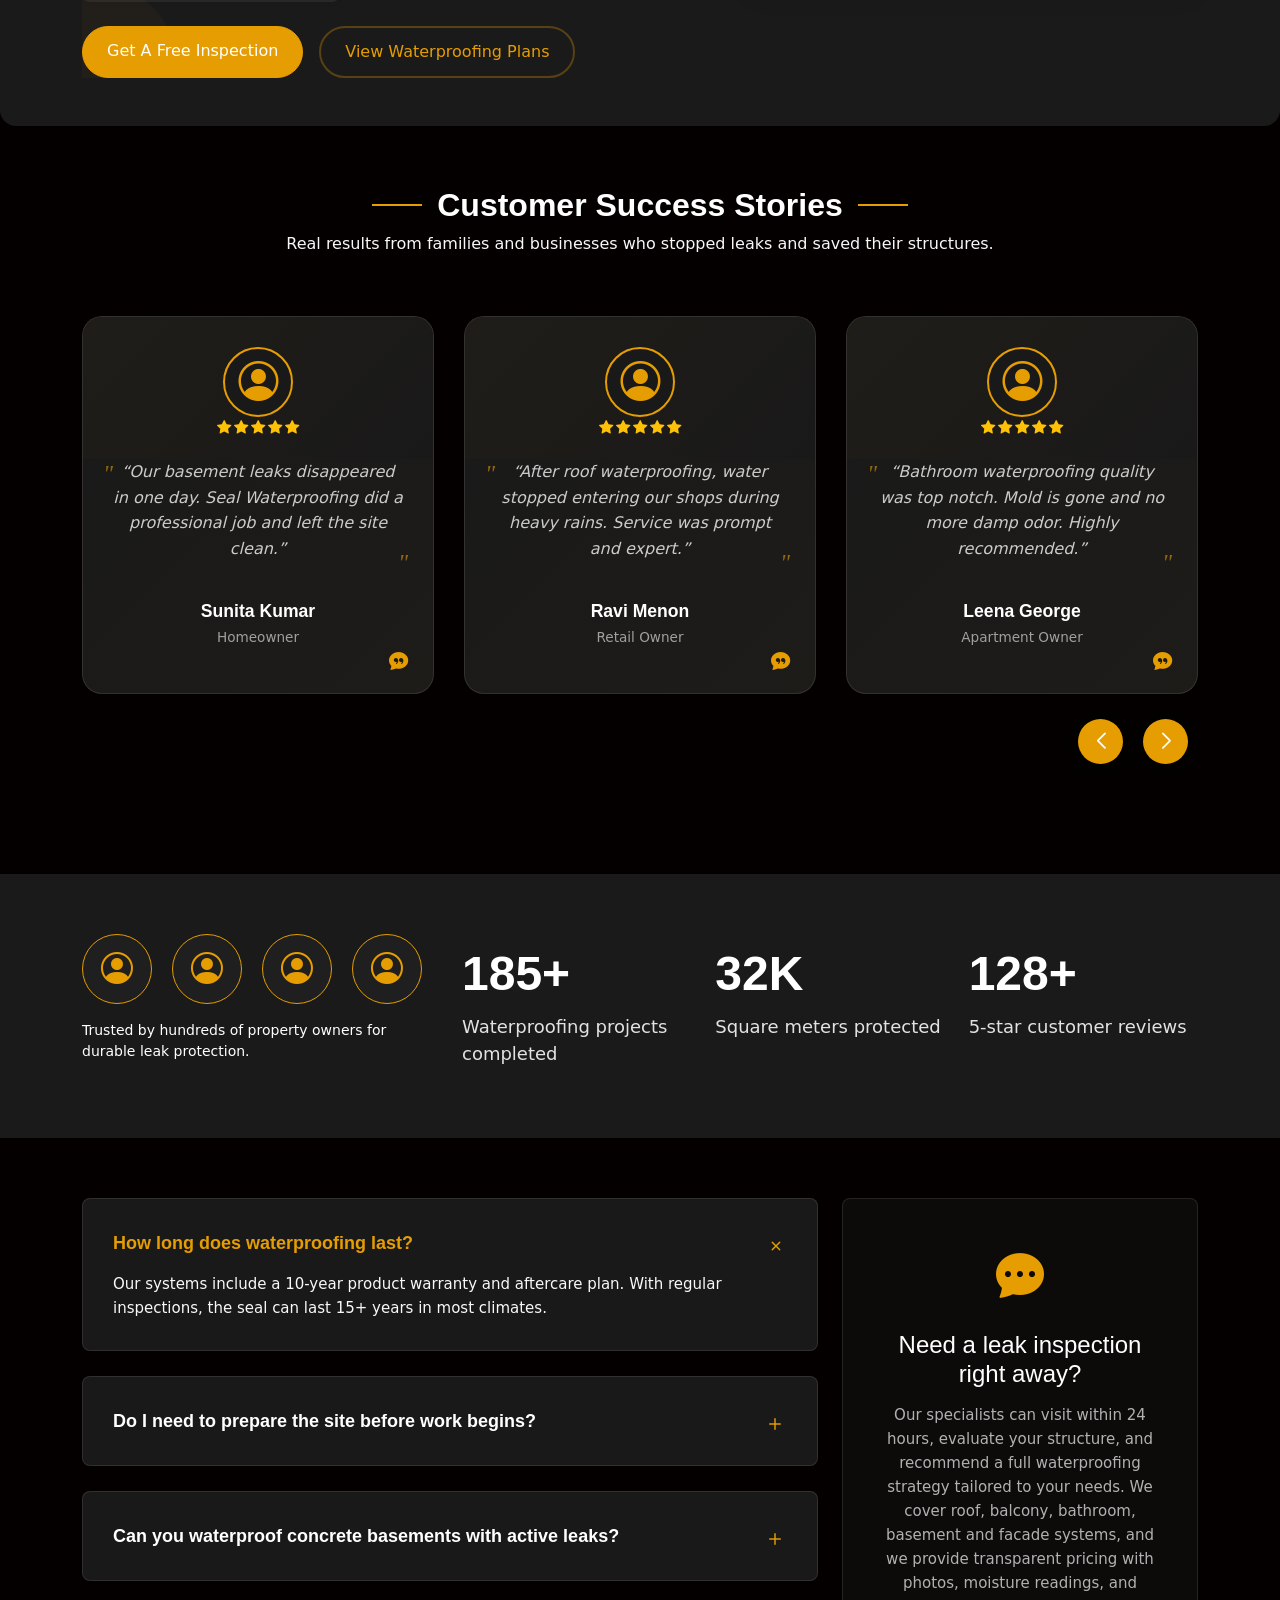
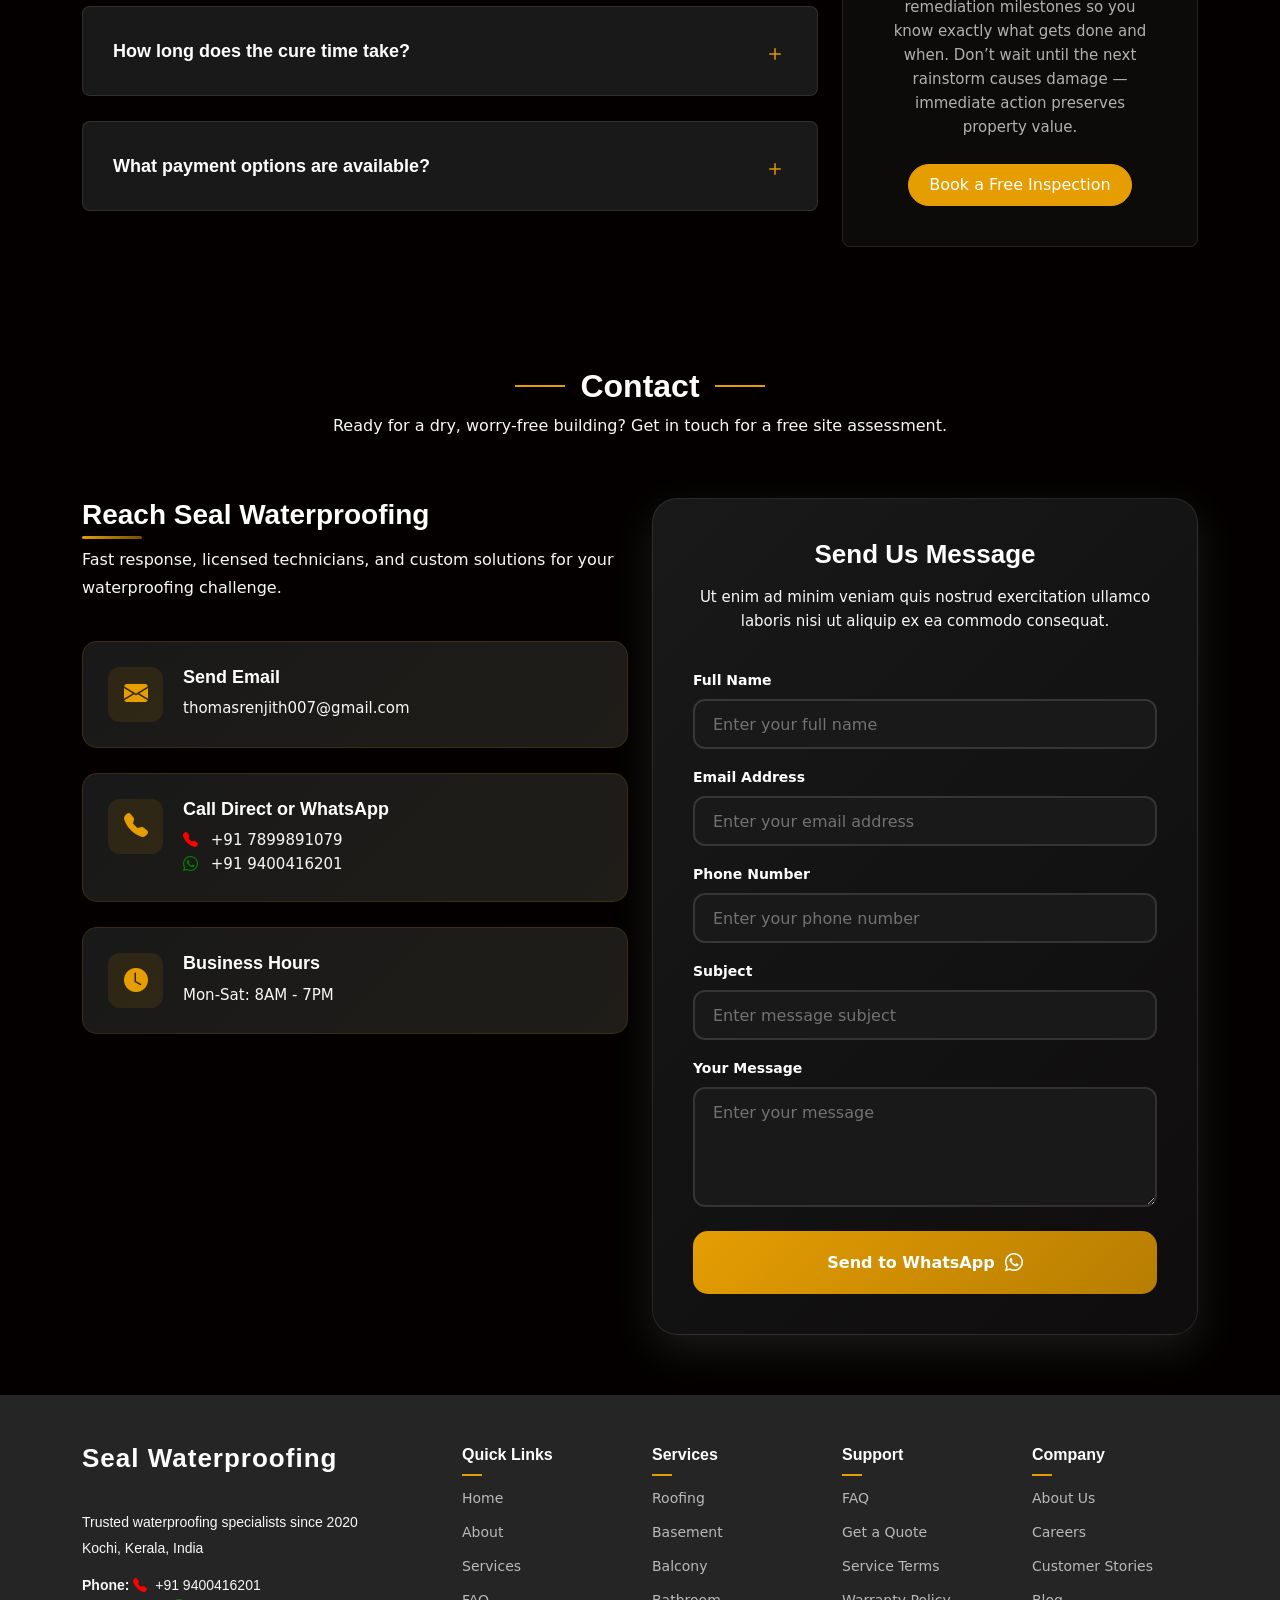
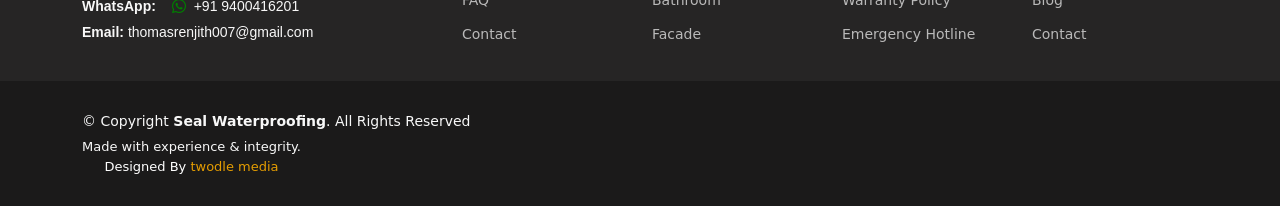
==== commit 195ace61: "first committt" ====
--- a/index.html
+++ b/index.html
@@ -7,9 +7,11 @@
 
   <title>Seal Waterproofing Solution | Roof, Terrace, Bathroom & Wall Waterproofing in Kerala</title>
 
-  <meta name="description" content="Seal Waterproofing Solution offers expert roof waterproofing, terrace waterproofing, bathroom waterproofing, wall leakage repair, basement sealing and facade coating services in Kerala. Contact us for inspection, quote and long-lasting protection.">
-
-  <meta name="keywords" content="Seal Waterproofing Solution, Seal Waterproofing, waterproofing services Kerala, roof waterproofing Kerala, terrace waterproofing Kerala, bathroom waterproofing Kerala, wall leakage repair Kerala, basement waterproofing Kerala, facade coating Kerala, waterproofing contractor Kochi">
+  <meta name="description"
+    content="Seal Waterproofing Solution offers expert roof waterproofing, terrace waterproofing, bathroom waterproofing, wall leakage repair, basement sealing and facade coating services in Kerala. Contact us for inspection, quote and long-lasting protection.">
+
+  <meta name="keywords"
+    content="Seal Waterproofing Solution, Seal Waterproofing, waterproofing services Kerala, roof waterproofing Kerala, terrace waterproofing Kerala, bathroom waterproofing Kerala, wall leakage repair Kerala, basement waterproofing Kerala, facade coating Kerala, waterproofing contractor Kochi">
 
   <meta name="author" content="Seal Waterproofing Solution">
   <meta name="robots" content="index, follow, max-image-preview:large, max-snippet:-1, max-video-preview:-1">
@@ -24,14 +26,16 @@
   <meta property="og:url" content="https://www.sealwaterproofingsolution.com/">
   <meta property="og:site_name" content="Seal Waterproofing Solution">
   <meta property="og:title" content="Seal Waterproofing Solution | Expert Waterproofing Services in Kerala">
-  <meta property="og:description" content="Professional waterproofing for roofs, terraces, bathrooms, balconies, basements and walls in Kerala. Call or WhatsApp for a free inspection.">
+  <meta property="og:description"
+    content="Professional waterproofing for roofs, terraces, bathrooms, balconies, basements and walls in Kerala. Call or WhatsApp for a free inspection.">
   <meta property="og:image" content="https://www.sealwaterproofingsolution.com/assets/img/og-image.jpg">
   <meta property="og:image:alt" content="Seal Waterproofing Solution waterproofing services in Kerala">
 
   <!-- Twitter / X -->
   <meta name="twitter:card" content="summary_large_image">
   <meta name="twitter:title" content="Seal Waterproofing Solution | Waterproofing Services in Kerala">
-  <meta name="twitter:description" content="Roof, terrace, bathroom, balcony and basement waterproofing services with expert leakage repair in Kerala.">
+  <meta name="twitter:description"
+    content="Roof, terrace, bathroom, balcony and basement waterproofing services with expert leakage repair in Kerala.">
   <meta name="twitter:image" content="https://www.sealwaterproofingsolution.com/assets/img/og-image.jpg">
 
   <!-- Geo -->
@@ -1540,7 +1544,10 @@
           <div class="credits">
             <span>Made with experience &amp; integrity.</span>
             <br>
-            <a href="#contact">Get a free quote today.</a>
+            <a href="https://itsmathewtj.github.io/TWODLE_MEDIA/" style="text-decoration: none;">
+              <span style="color: white;">Designed By</span>
+              <span>twodle media</span>
+            </a>
           </div>
         </div>
 
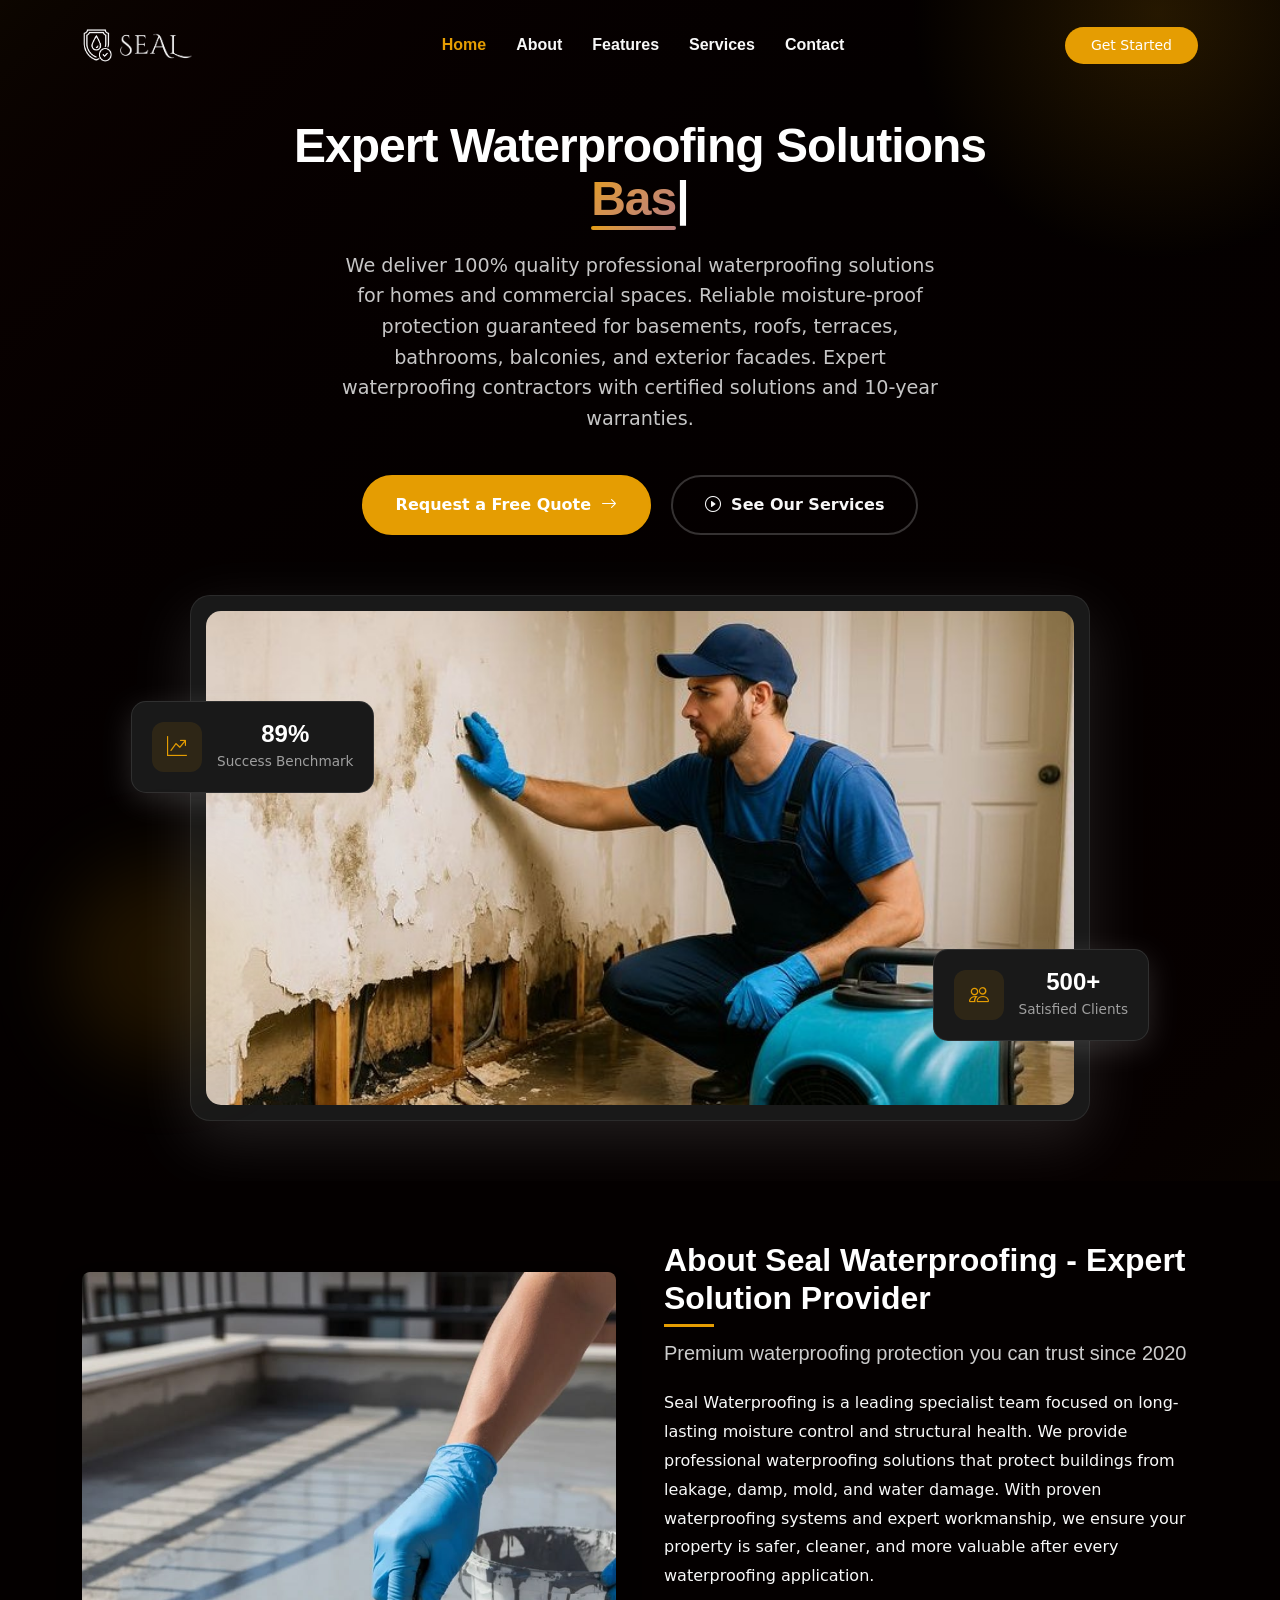
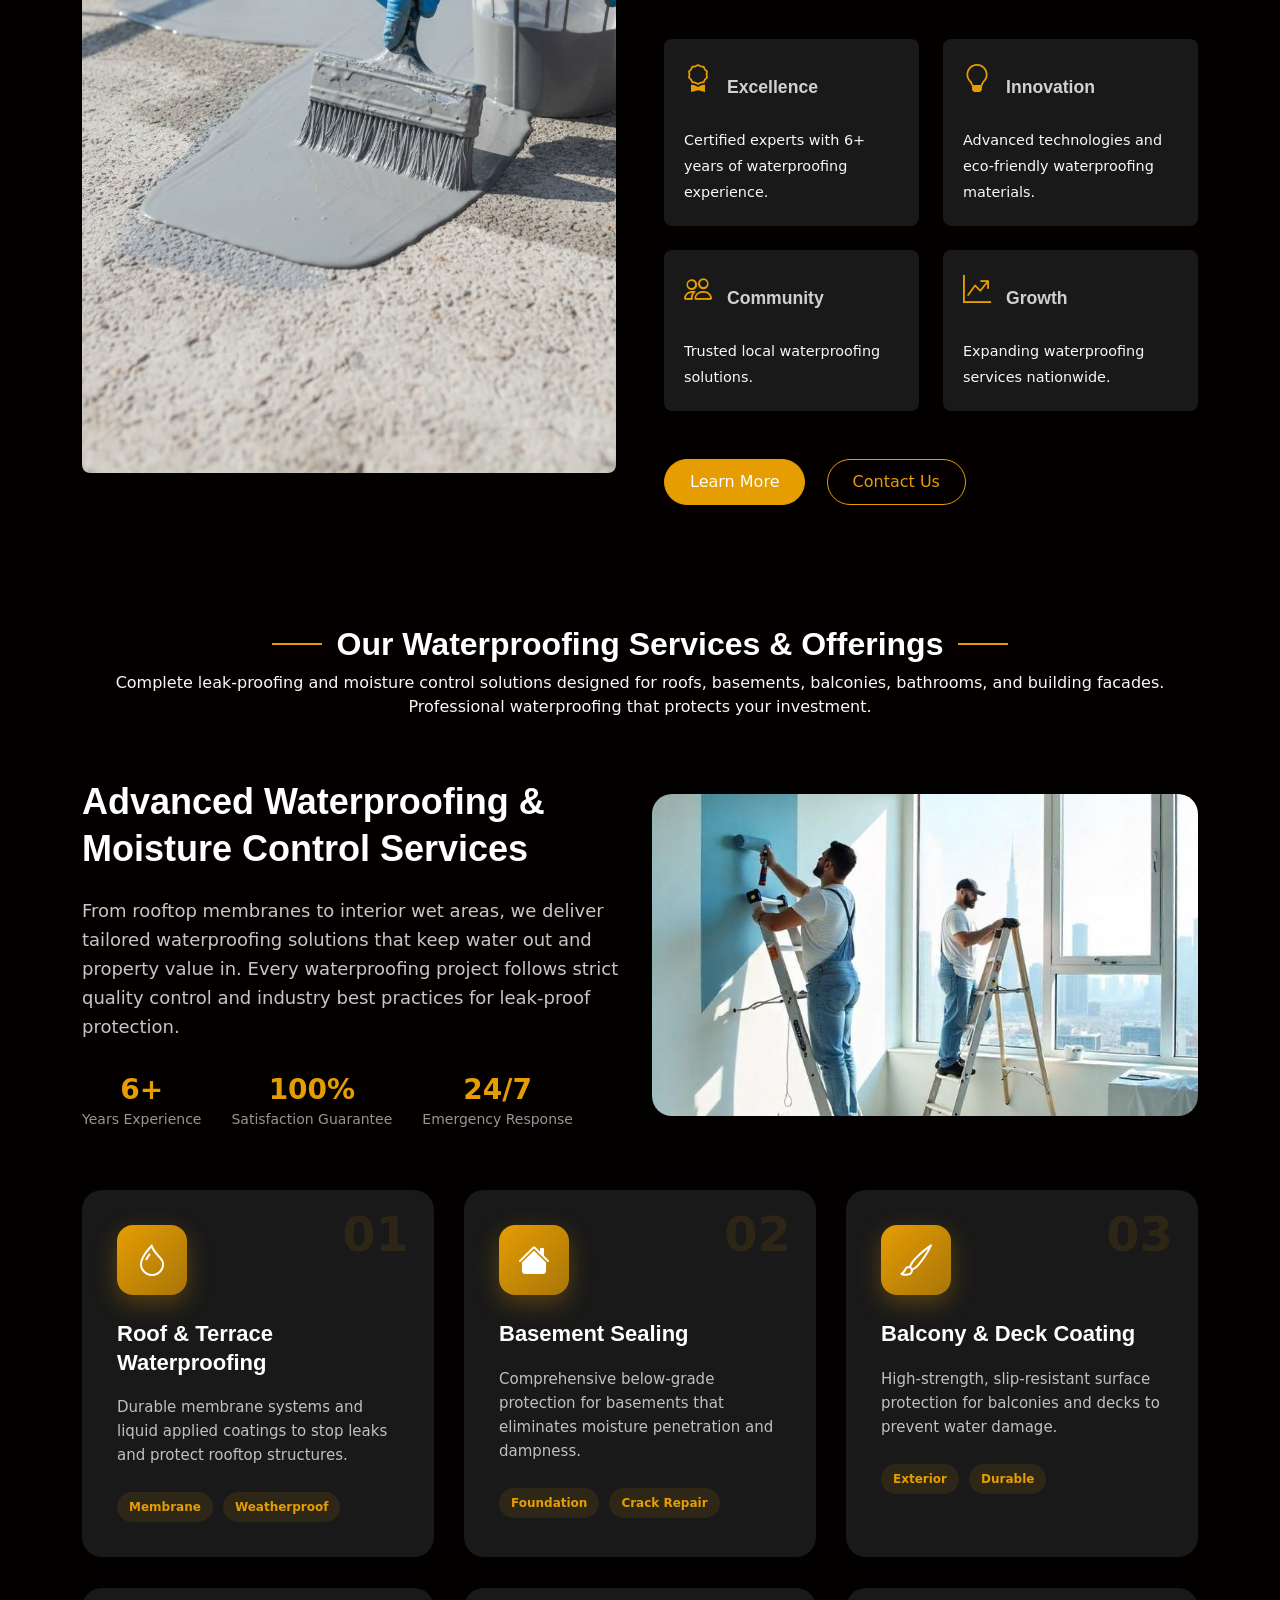
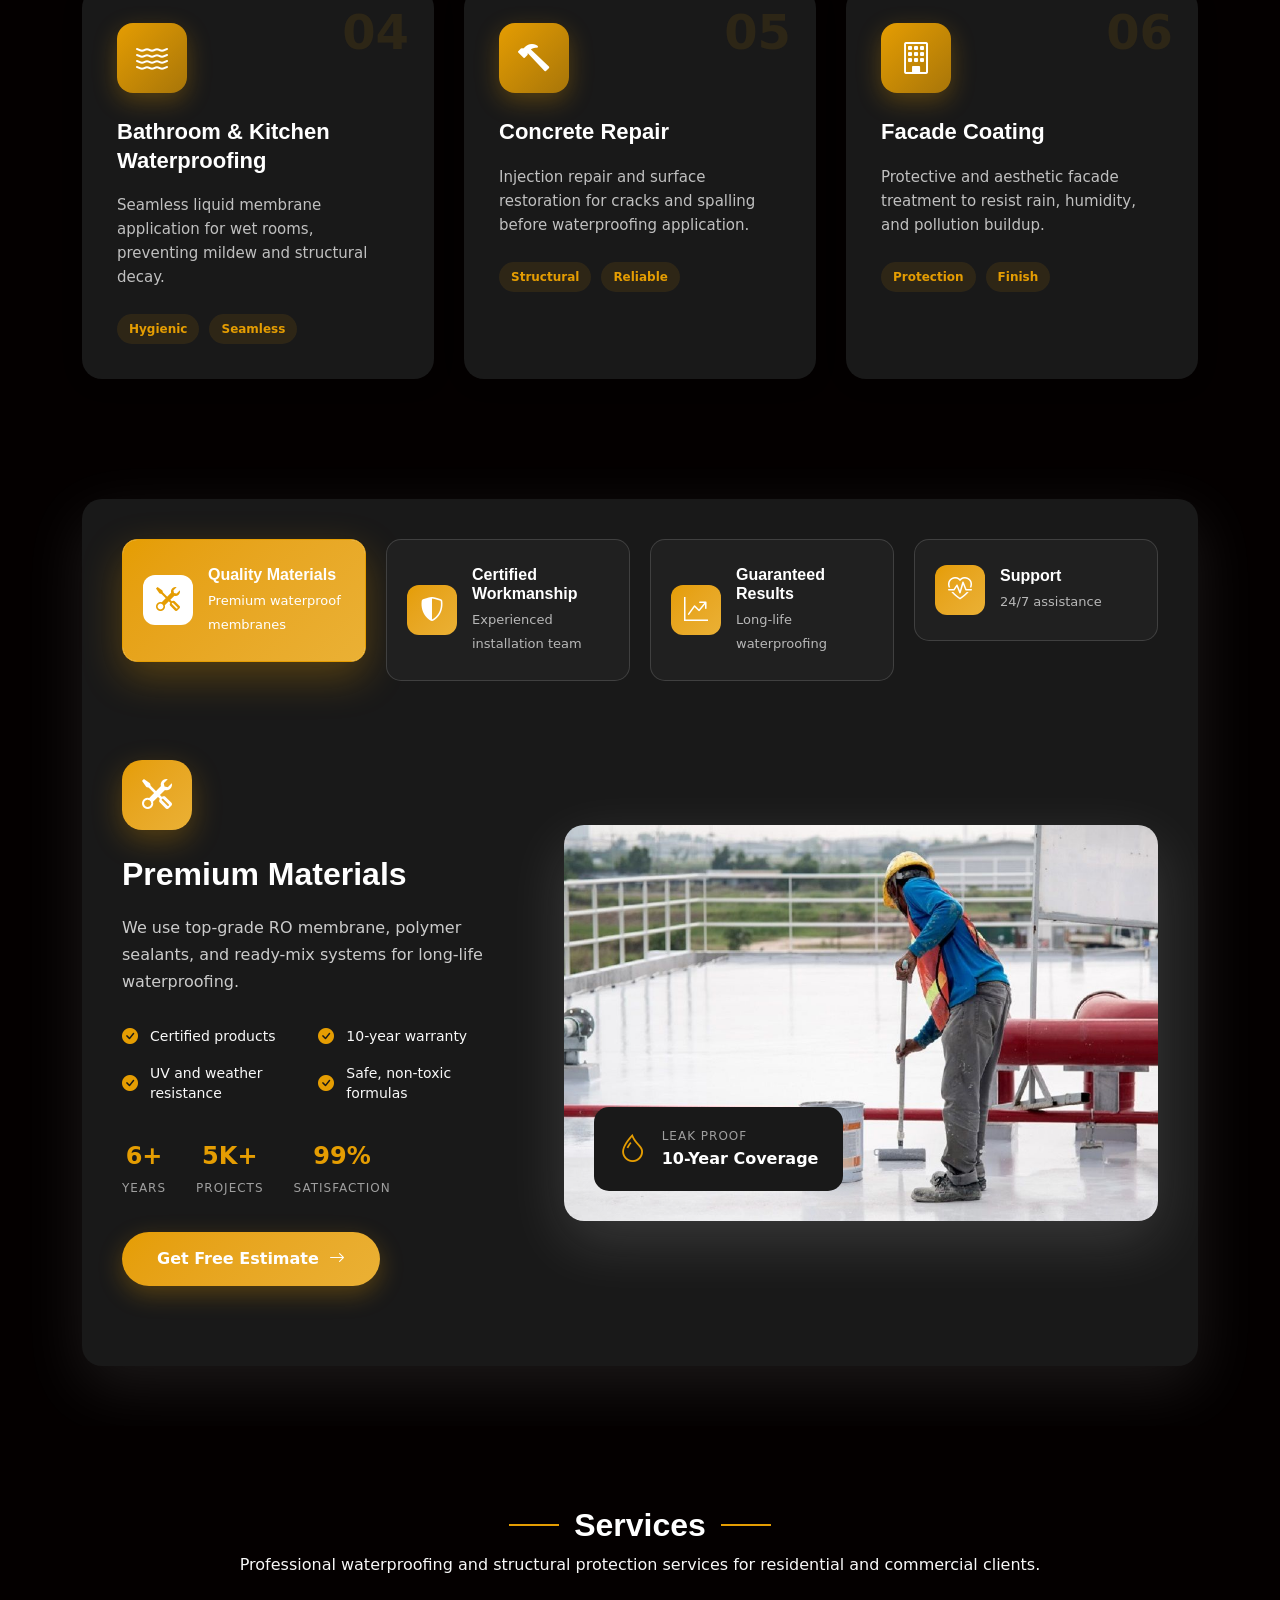
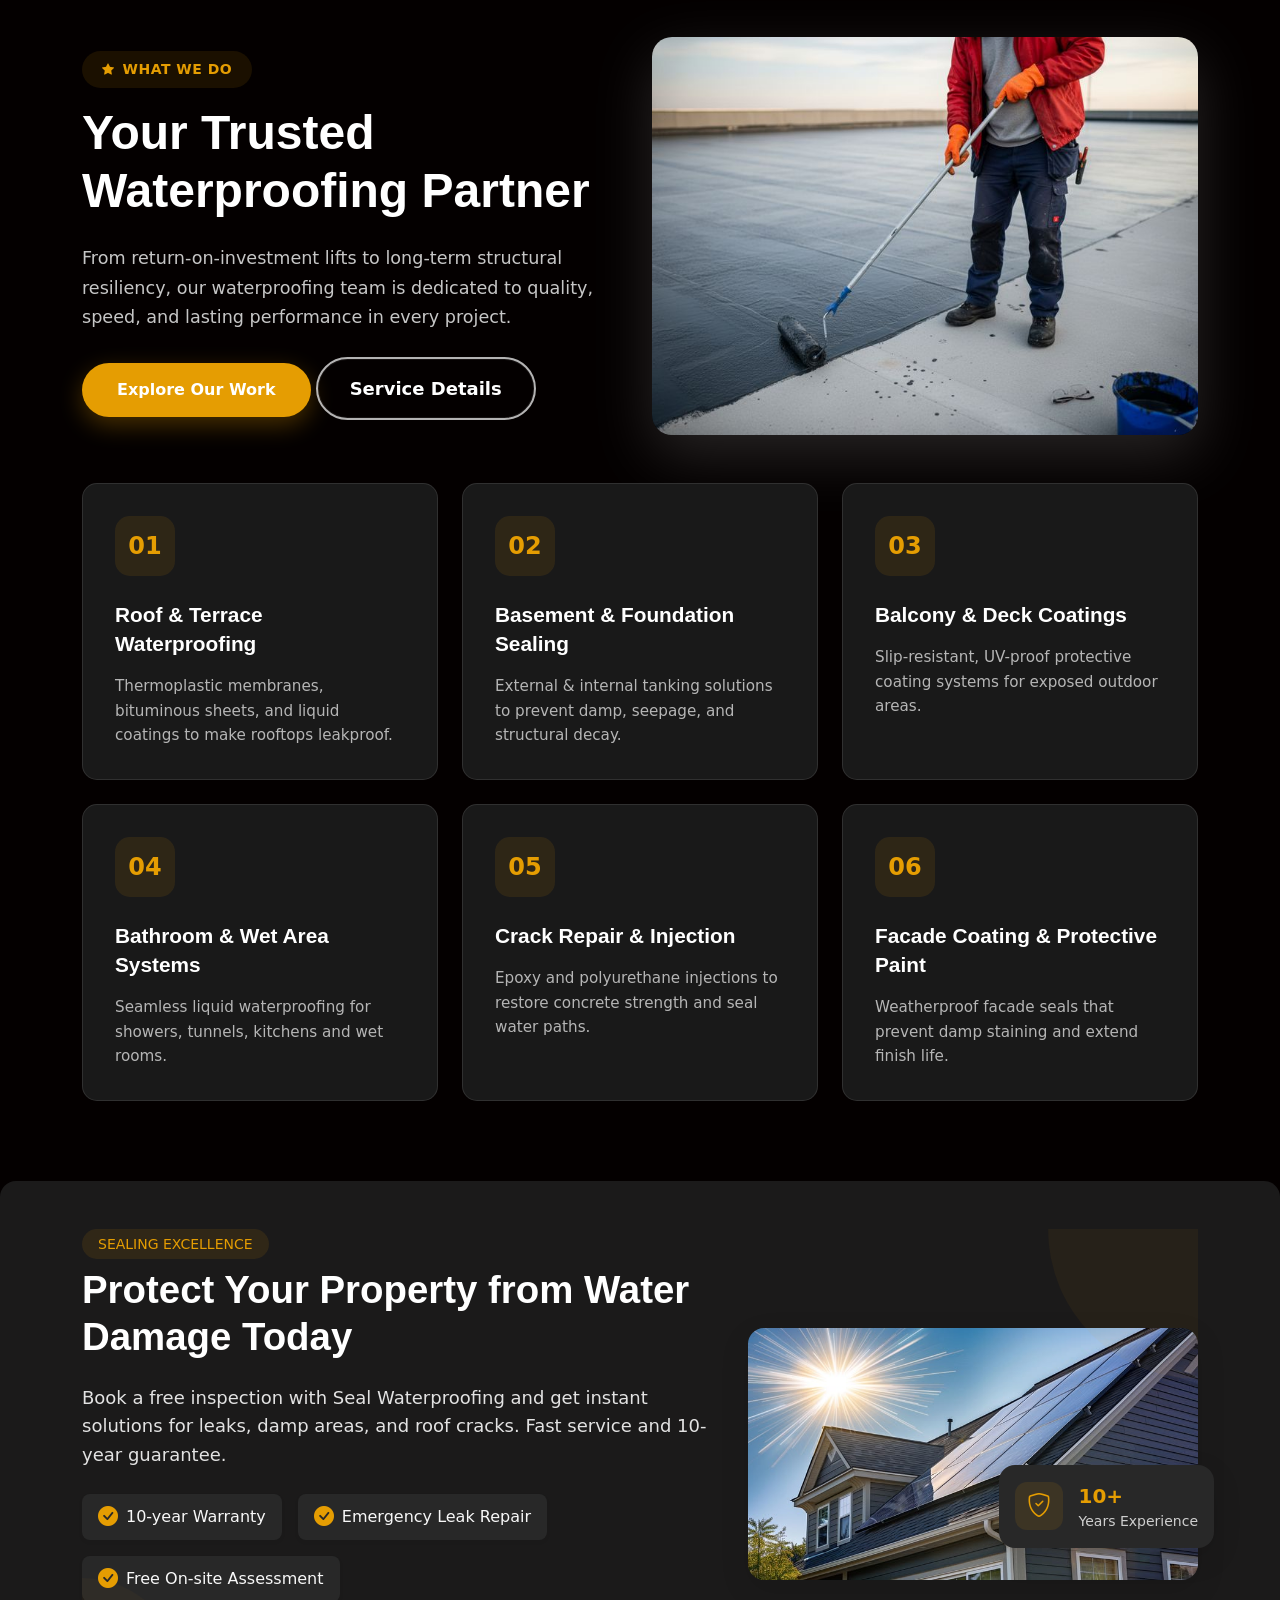
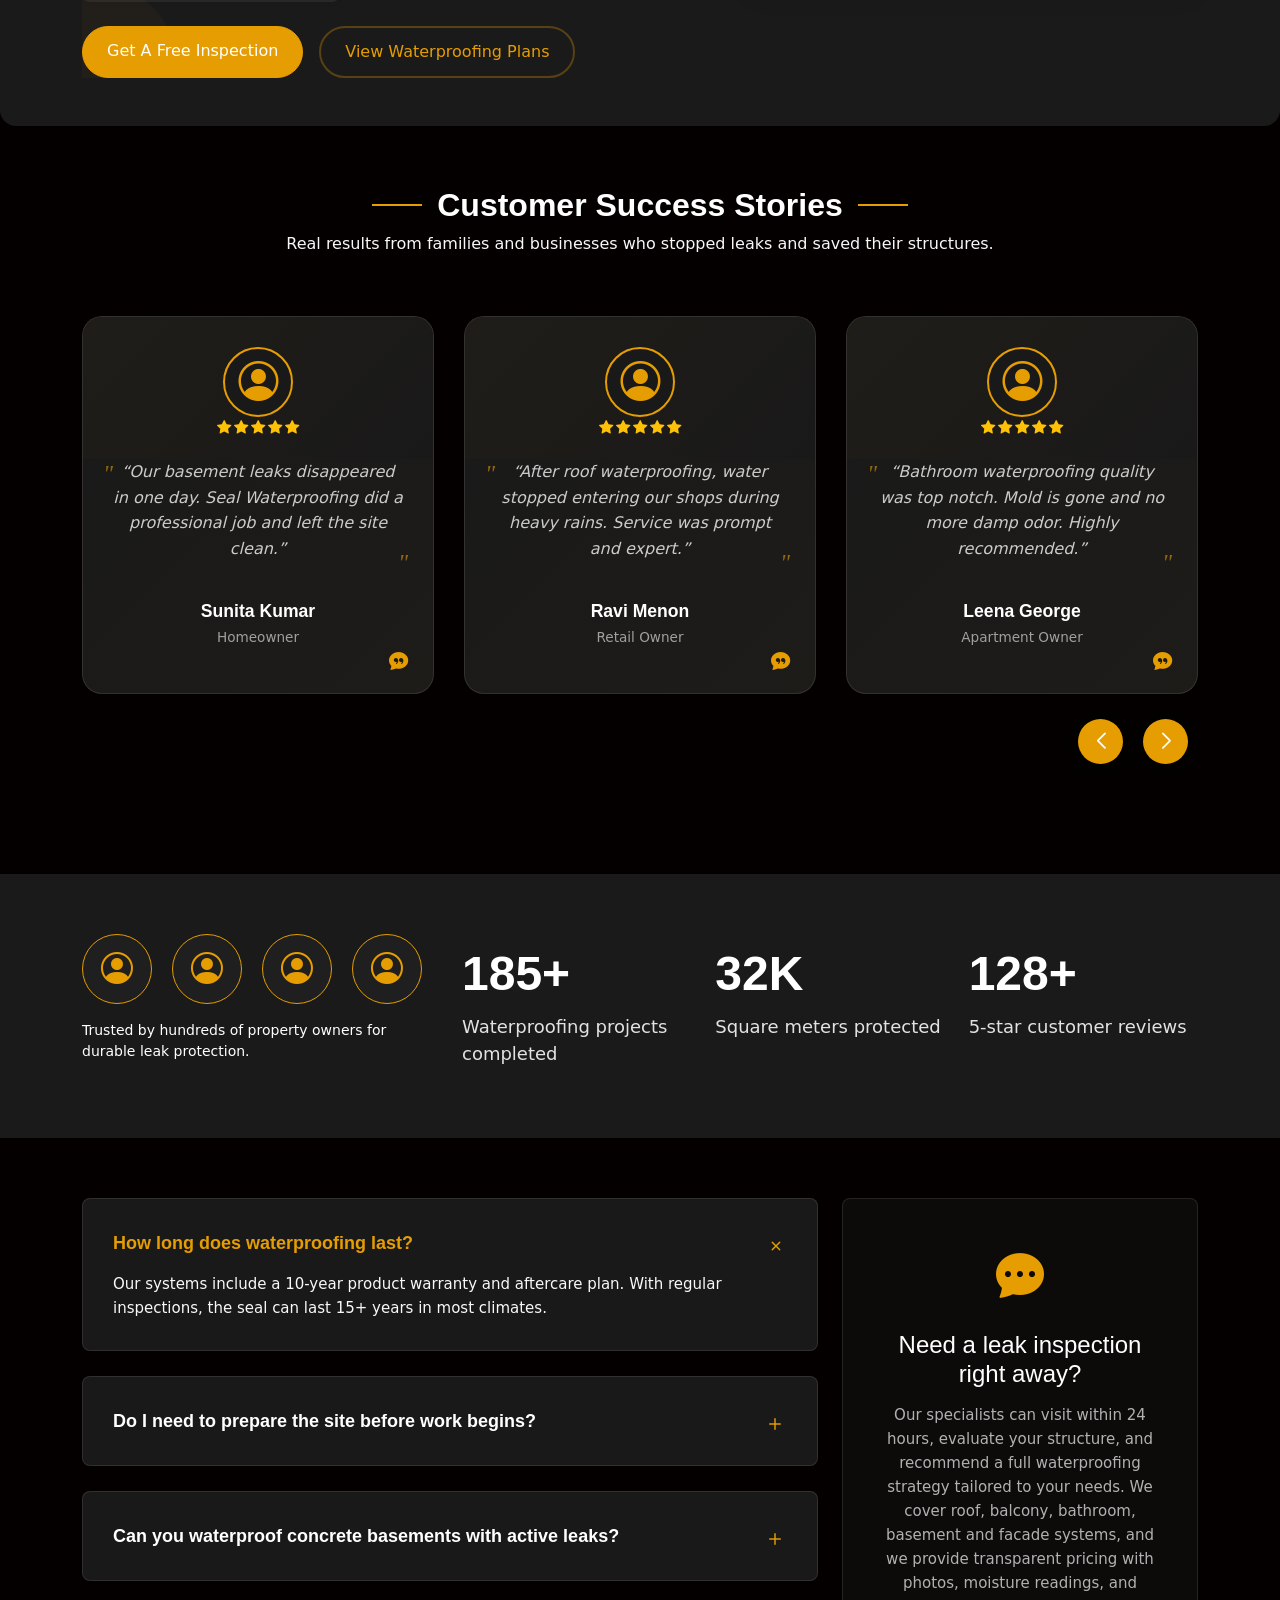
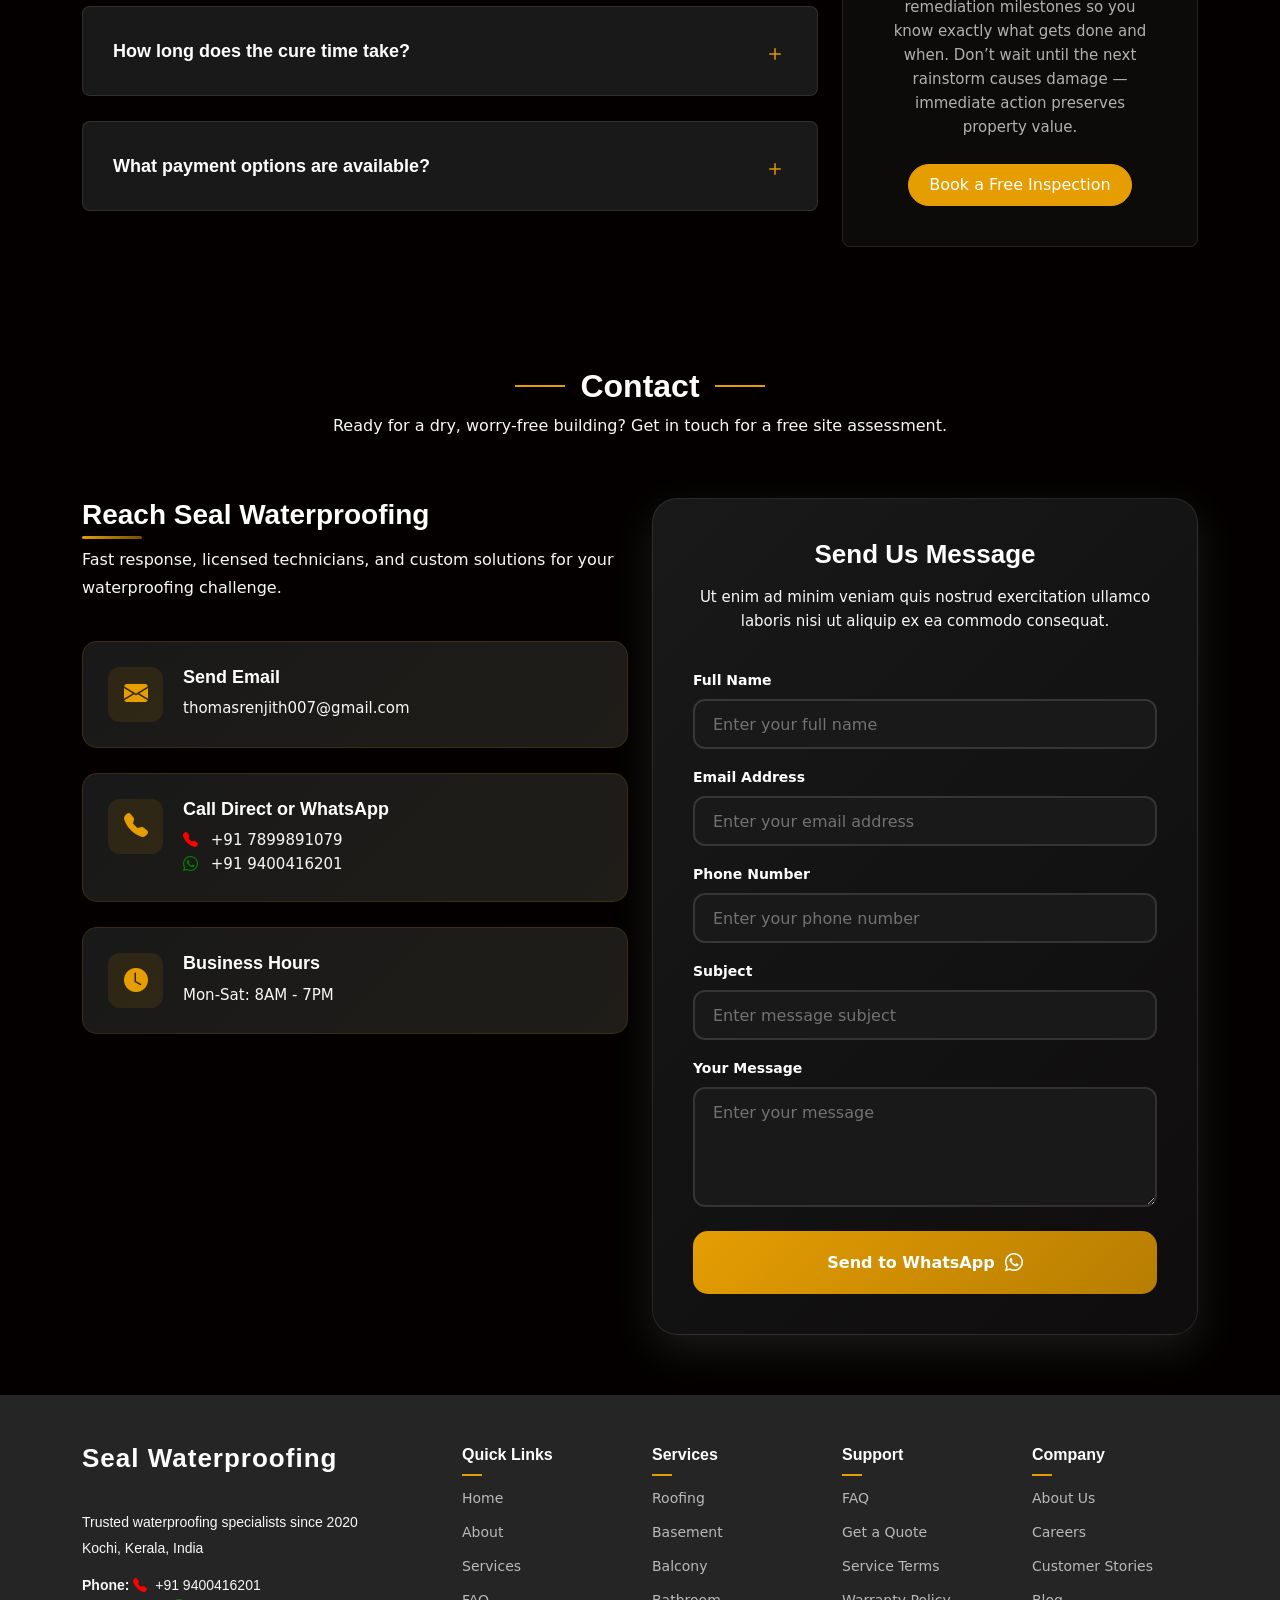
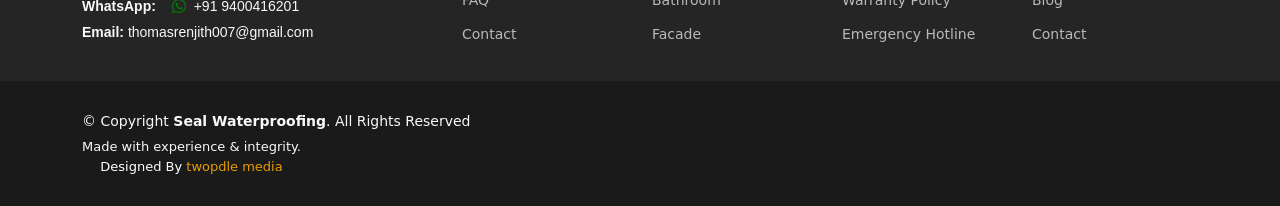
==== commit 2455dff7: "updated website" ====
--- a/index.html
+++ b/index.html
@@ -1546,7 +1546,7 @@
             <br>
             <a href="https://itsmathewtj.github.io/TWODLE_MEDIA/" style="text-decoration: none;">
               <span style="color: white;">Designed By</span>
-              <span>twodle media</span>
+              <span>twopdle media</span>
             </a>
           </div>
         </div>
